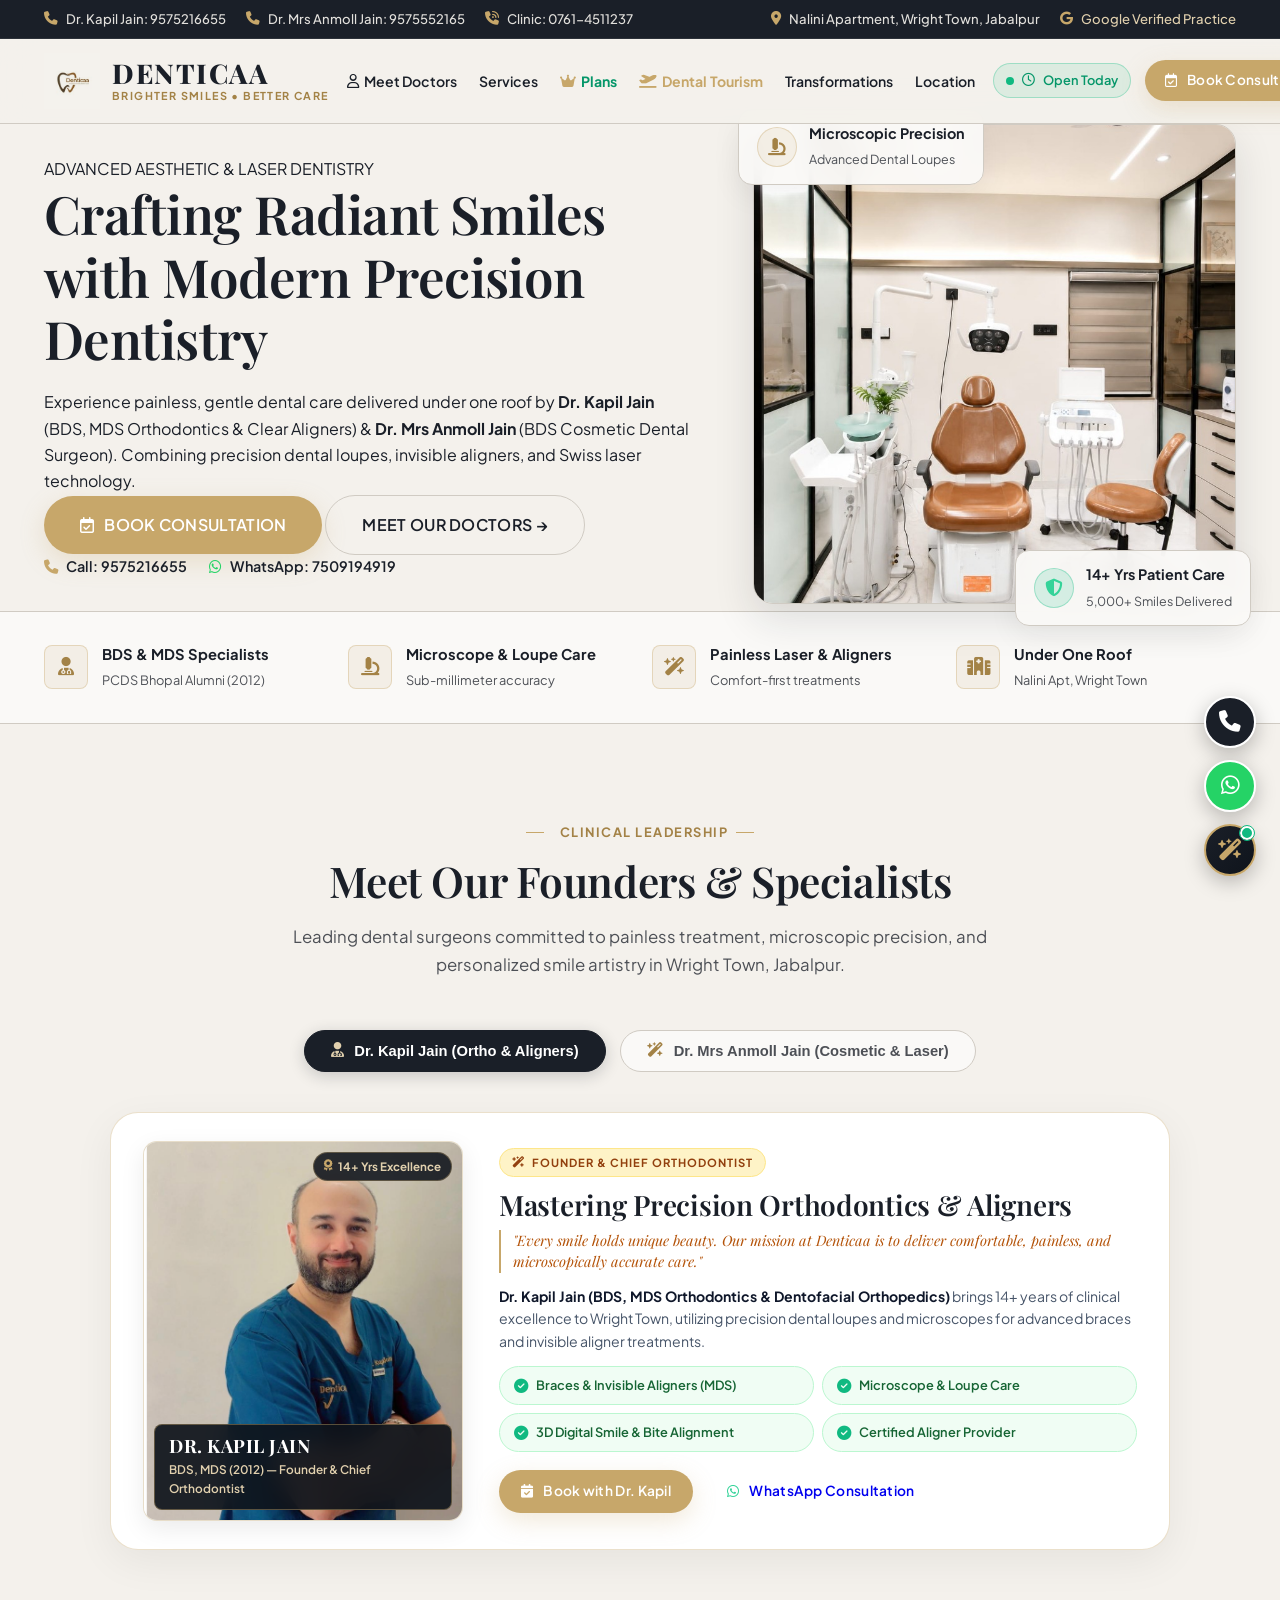
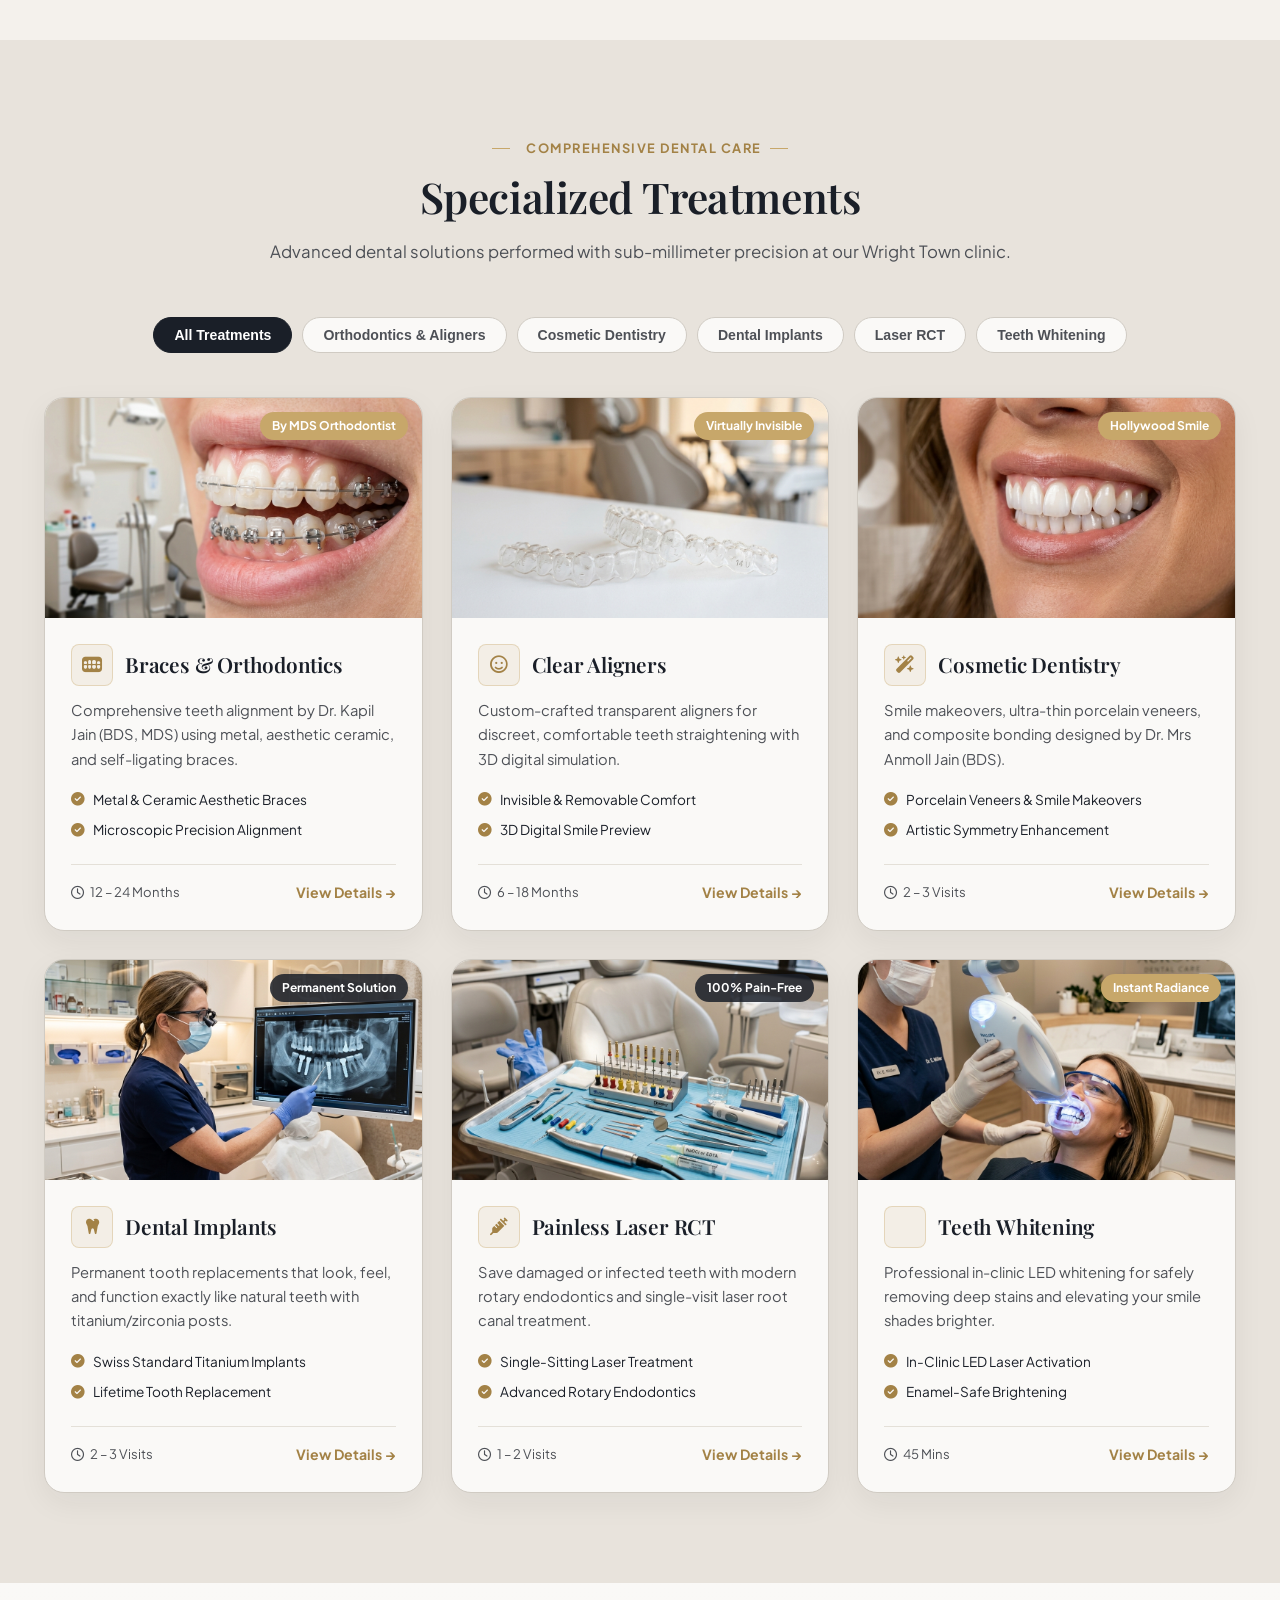
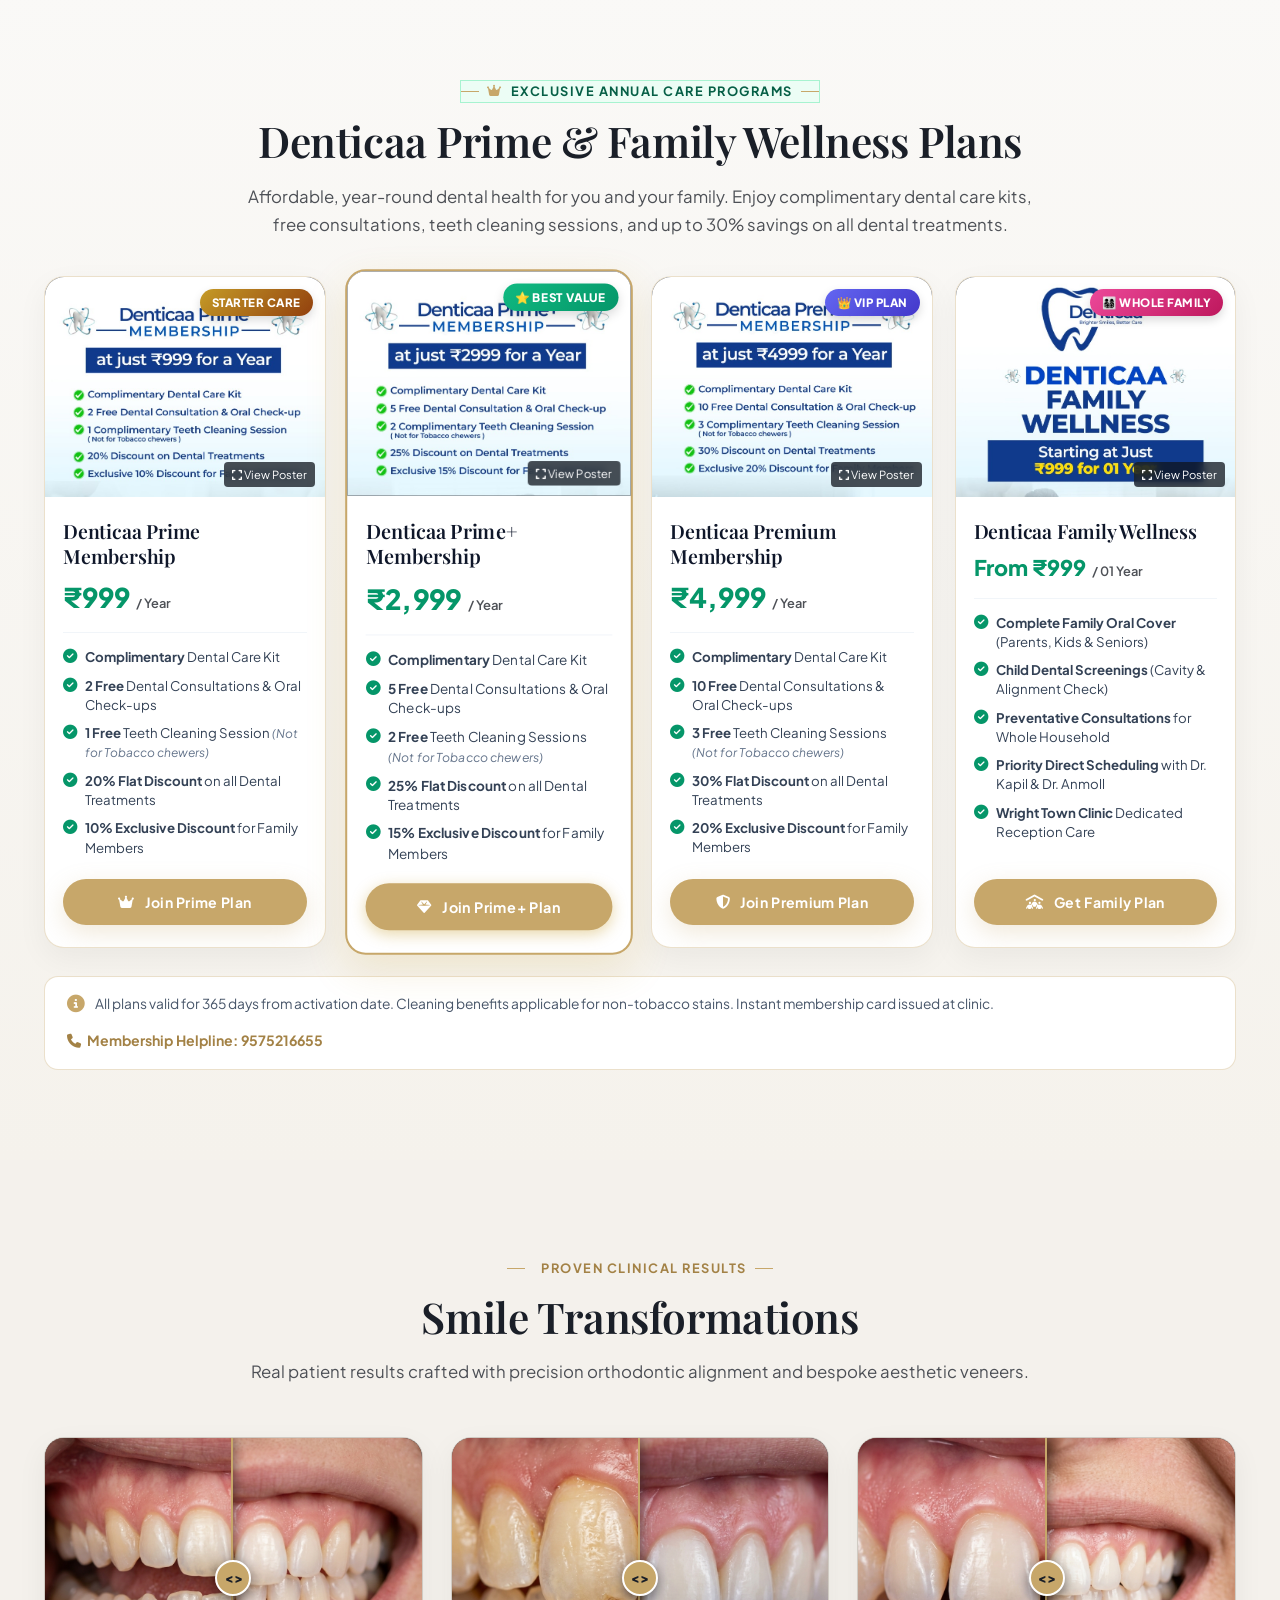
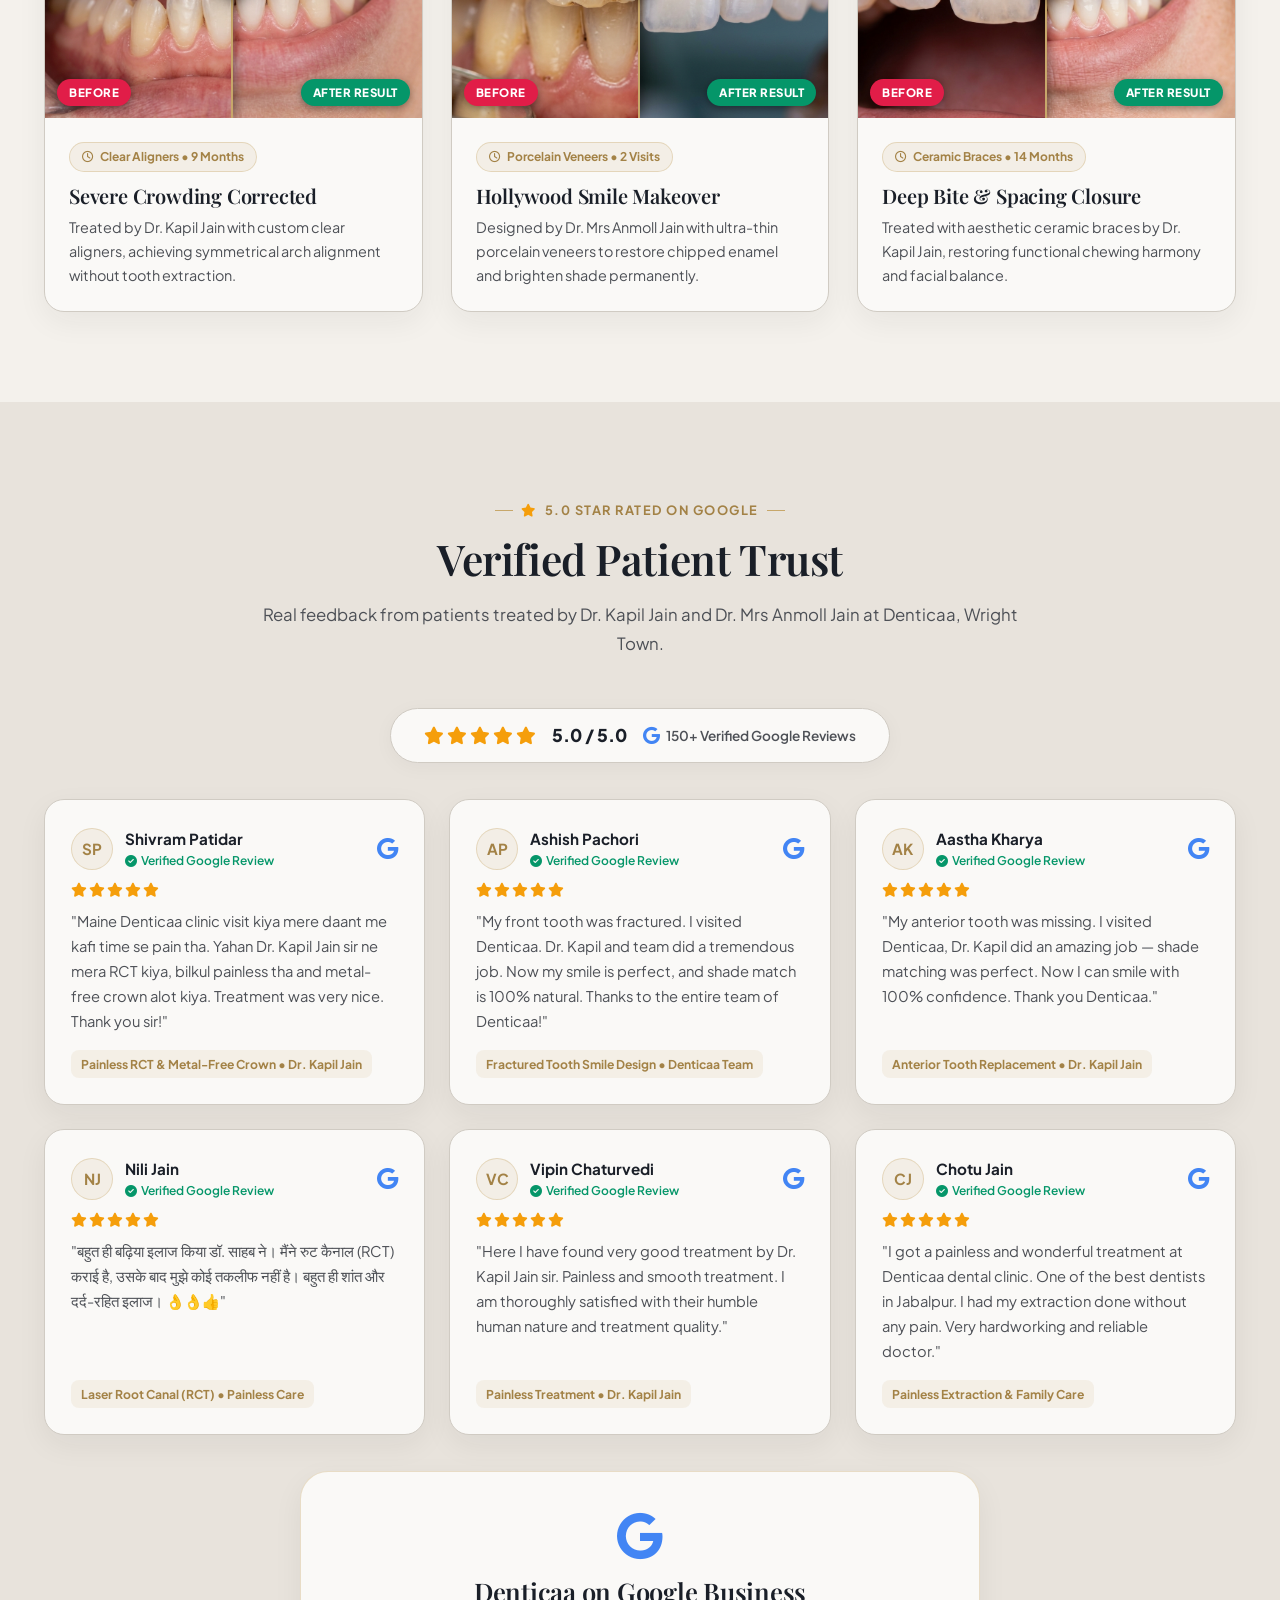
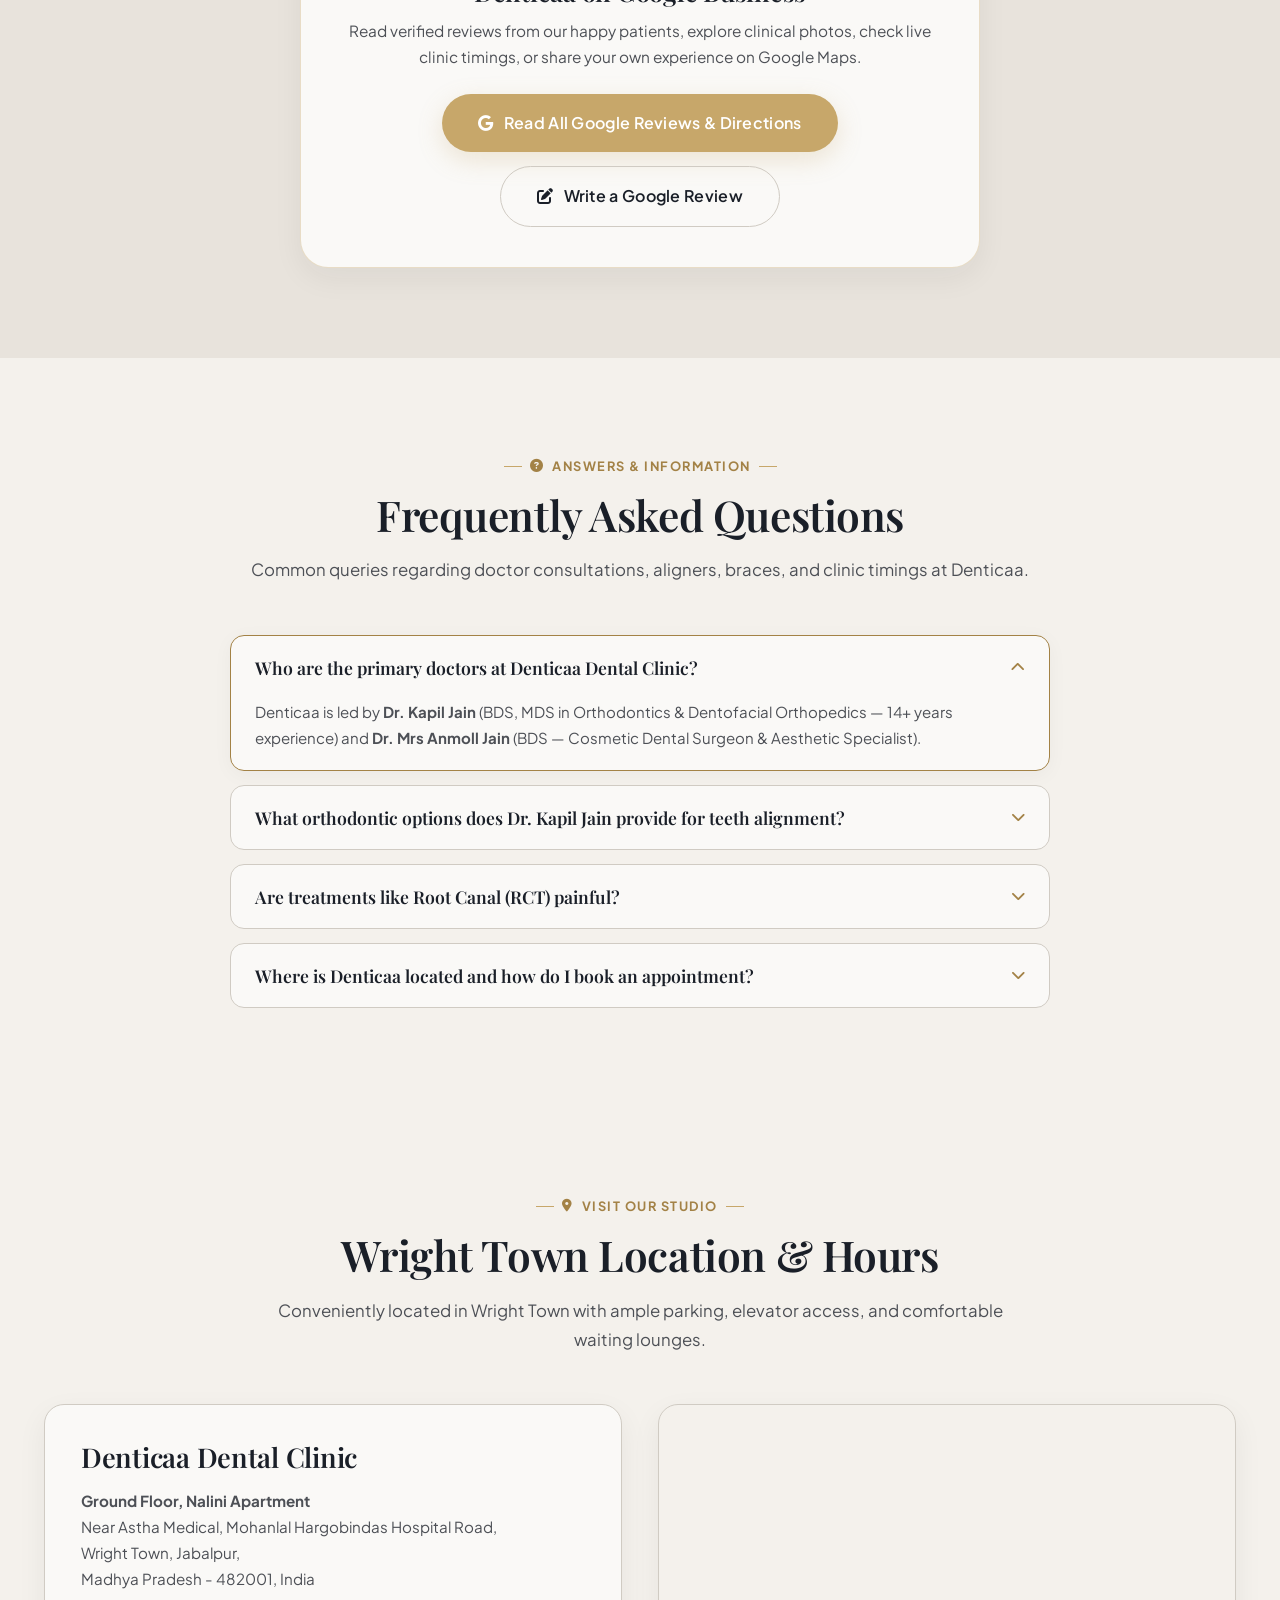
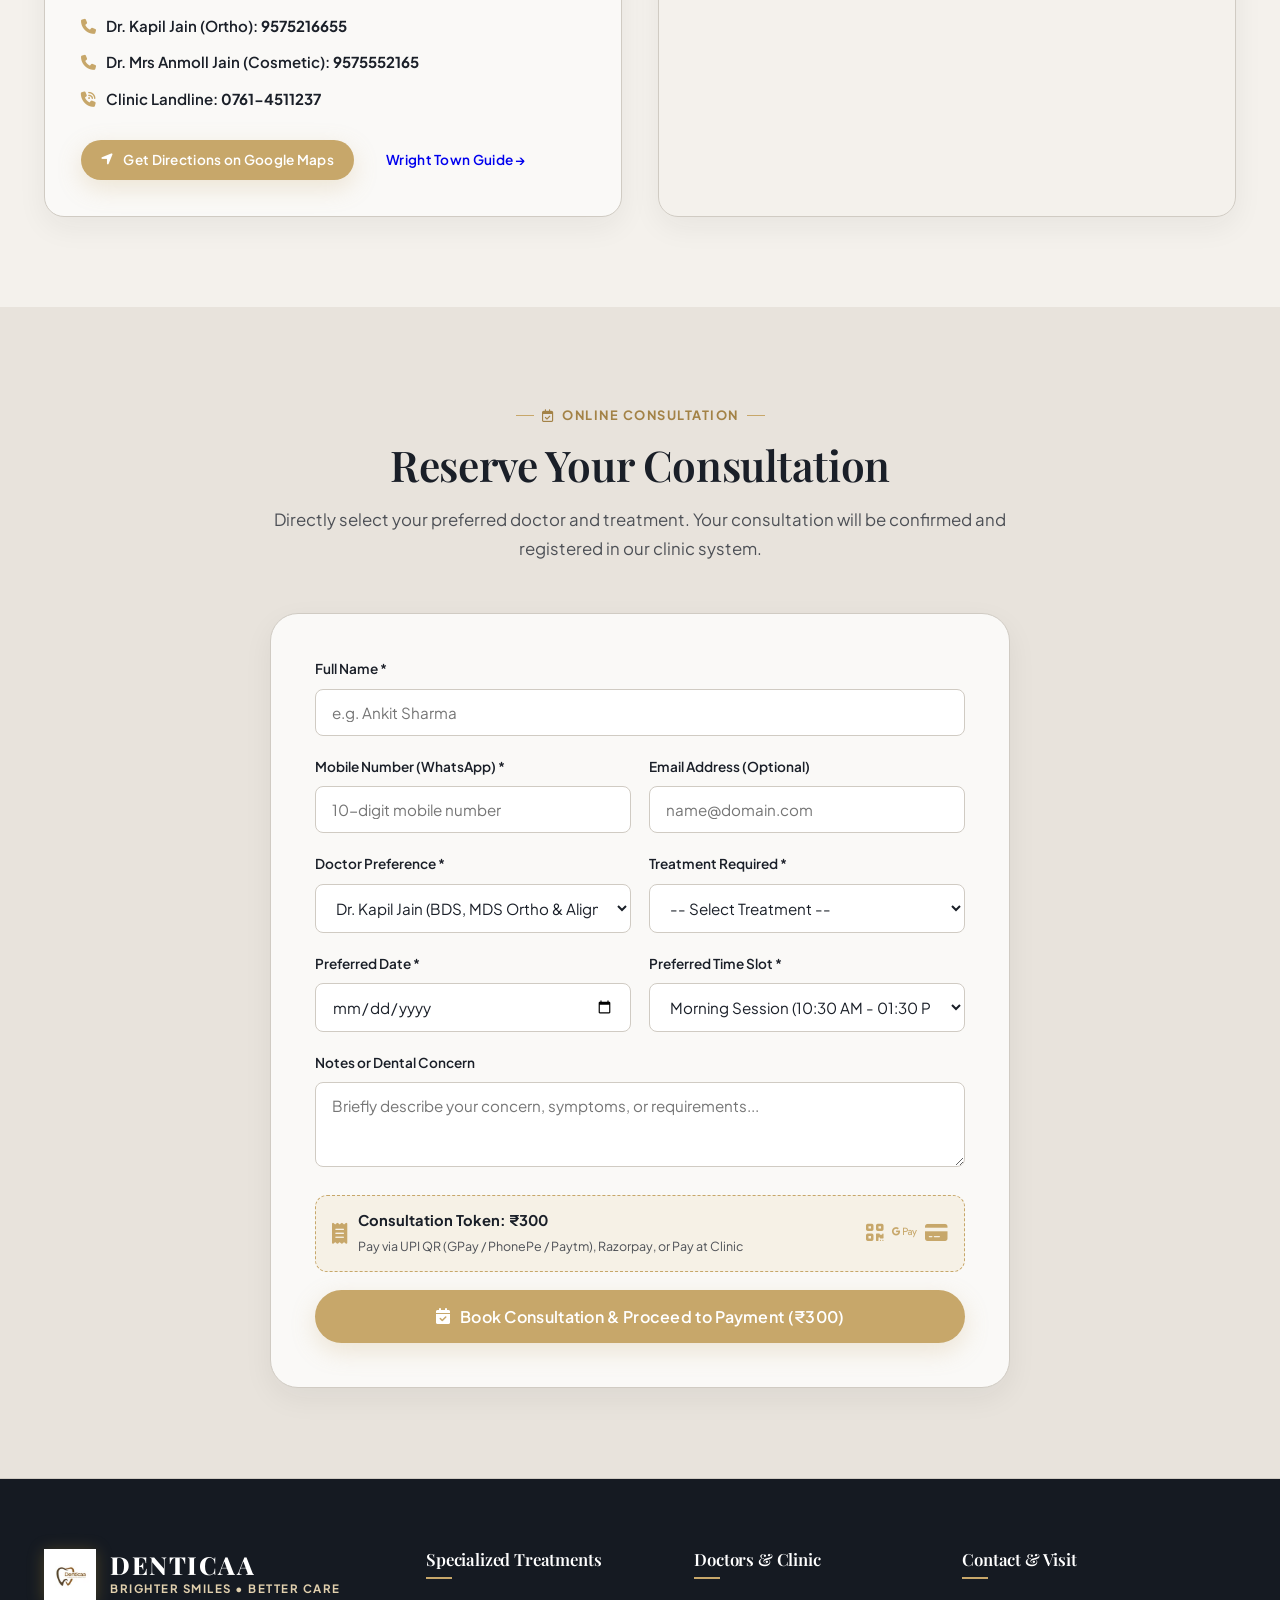
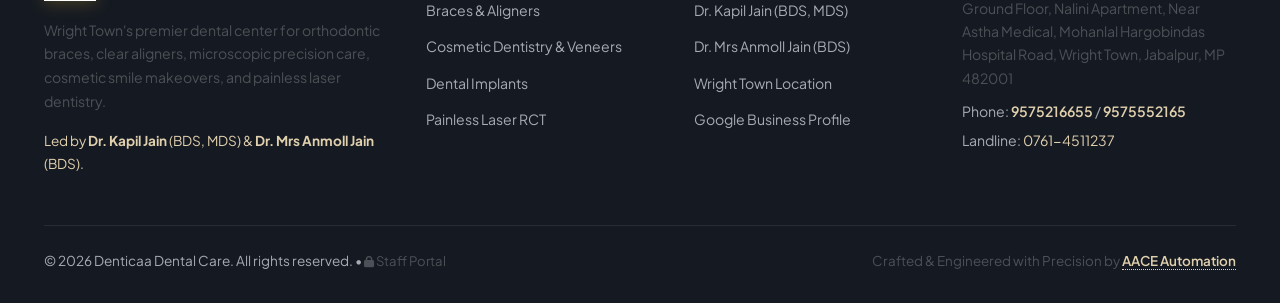
==== index.html @ f6a6a321 "Add Dental Tourism portal, Membership Plans, Dr. Kapil portrait update, and Admin CRM subscribers ma" ====
<!DOCTYPE html>
<html lang="en">
<head>
  <meta charset="UTF-8">
  <meta name="viewport" content="width=device-width, initial-scale=1.0">
  
  <!-- Primary SEO Meta Tags -->
  <title>Denticaa | Dr. Kapil Jain & Dr. Mrs Anmoll Jain — Wright Town, Jabalpur</title>
  <meta name="description" content="Denticaa is a luxury, patient-focused dental clinic in Wright Town, Jabalpur led by Dr. Kapil Jain (BDS, MDS Orthodontist) and Dr. Mrs Anmoll Jain (BDS Cosmetic Dental Surgeon). Call 9575216655.">
  <meta name="keywords" content="Dr Kapil Jain Jabalpur, Dr Anmoll Jain Jabalpur, Dentist in Jabalpur, Dental Clinic in Wright Town Jabalpur, Best Dentist in Jabalpur, Braces Specialist in Jabalpur, Clear Aligners Jabalpur, Cosmetic Dentist Jabalpur, Root Canal Jabalpur, Dental Implants Jabalpur">
  <link rel="canonical" href="https://denticaa.in/">

  <!-- Open Graph / Social SEO -->
  <meta property="og:type" content="website">
  <meta property="og:title" content="Denticaa | Dr. Kapil Jain & Dr. Mrs Anmoll Jain — Wright Town, Jabalpur">
  <meta property="og:description" content="Exceptional dental care in Wright Town, Jabalpur. Advanced braces, clear aligners, microscopic dentistry, cosmetic smile makeovers, implants & laser root canal treatments.">
  <meta property="og:url" content="https://denticaa.in/">
  <meta property="og:site_name" content="Denticaa Dental Care">
  <meta property="og:image" content="https://denticaa.in/images/clinic-interior.png">
  <meta property="og:image:width" content="1200">
  <meta property="og:image:height" content="630">

  <!-- Twitter Card SEO -->
  <meta name="twitter:card" content="summary_large_image">
  <meta name="twitter:title" content="Denticaa | Dr. Kapil Jain & Dr. Mrs Anmoll Jain — Wright Town, Jabalpur">
  <meta name="twitter:description" content="Exceptional dental care in Wright Town, Jabalpur. Advanced braces, clear aligners, microscopic dentistry, cosmetic smile makeovers, implants & laser root canal treatments.">
  <meta name="twitter:image" content="https://denticaa.in/images/clinic-interior.png">

  <!-- Favicon for Google Search & Browsers -->
  <link rel="icon" type="image/png" href="images/denticaa-official-logo.png">
  <link rel="shortcut icon" href="favicon.ico" type="image/x-icon">
  <link rel="apple-touch-icon" href="images/denticaa-official-logo.png">

  <!-- Icons & Fonts -->
  <link rel="stylesheet" href="https://cdnjs.cloudflare.com/ajax/libs/font-awesome/6.5.1/css/all.min.css">
  <link rel="preconnect" href="https://fonts.googleapis.com">
  <link rel="preconnect" href="https://fonts.gstatic.com" crossorigin>
  <link href="https://fonts.googleapis.com/css2?family=Cinzel:wght@500;600;700;800&family=Playfair+Display:ital,wght@0,400;0,500;0,600;0,700;1,400;1,600&family=Plus+Jakarta+Sans:wght@300;400;500;600;700;800&display=swap" rel="stylesheet">

  <!-- Stylesheets -->
  <link rel="stylesheet" href="css/style.css">
  <link rel="stylesheet" href="css/components.css">
  <link rel="stylesheet" href="css/responsive.css">

  <!-- Schema.org JSON-LD Structured Data Graph for Search Engines & LLM GEO -->
  <script type="application/ld+json">
  {
    "@context": "https://schema.org",
    "@graph": [
      {
        "@type": "Dentist",
        "@id": "https://denticaa.in/#clinic",
        "name": "Denticaa Dental Care",
        "url": "https://denticaa.in/",
        "telephone": "+919575216655",
        "priceRange": "$$",
        "image": "https://denticaa.in/images/clinic-interior.png",
        "address": {
          "@type": "PostalAddress",
          "streetAddress": "Ground Floor, Nalini Apartment, Near Astha Medical, Mohanlal Hargobindas Hospital Road, Wright Town",
          "addressLocality": "Jabalpur",
          "addressRegion": "Madhya Pradesh",
          "postalCode": "482001",
          "addressCountry": "IN"
        },
        "geo": {
          "@type": "GeoCoordinates",
          "latitude": "23.1600",
          "longitude": "79.9320"
        },
        "sameAs": [
          "https://share.google/zvPliYFQsg9r5Zfgi"
        ],
        "employee": [
          {
            "@type": "Person",
            "name": "Dr. Kapil Jain",
            "jobTitle": "Founder & Orthodontics & Dentofacial Orthopedics Specialist",
            "honorificPrefix": "Dr.",
            "alumniOf": "BDS, MDS (People's College of Dental Sciences, Bhopal)",
            "telephone": "+919575216655"
          },
          {
            "@type": "Person",
            "name": "Dr. Mrs Anmoll Jain",
            "jobTitle": "Co-Founder & Cosmetic Dental Surgeon",
            "honorificPrefix": "Dr.",
            "alumniOf": "BDS",
            "telephone": "+919575552165"
          }
        ]
      },
      {
        "@type": "WebSite",
        "@id": "https://denticaa.in/#website",
        "url": "https://denticaa.in/",
        "name": "Denticaa Dental Care",
        "publisher": {
          "@id": "https://denticaa.in/#clinic"
        }
      }
    ]
  }
  </script>
</head>
<body>

  <!-- 1. TOP UTILITY ANNOUNCEMENT BAR -->
  <div class="top-bar">
    <div class="container">
      <div class="top-bar-inner">
        <div class="top-bar-left">
          <a href="tel:9575216655" class="top-bar-item">
            <i class="fa-solid fa-phone"></i> Dr. Kapil Jain: 9575216655
          </a>
          <a href="tel:9575552165" class="top-bar-item">
            <i class="fa-solid fa-phone"></i> Dr. Mrs Anmoll Jain: 9575552165
          </a>
          <a href="tel:07614511237" class="top-bar-item">
            <i class="fa-solid fa-phone-volume"></i> Clinic: 0761-4511237
          </a>
        </div>
        <div class="top-bar-right">
          <span class="top-bar-item">
            <i class="fa-solid fa-location-dot"></i> Nalini Apartment, Wright Town, Jabalpur
          </span>
          <a href="https://share.google/zvPliYFQsg9r5Zfgi" target="_blank" class="top-bar-item" style="color: var(--gold-light);">
            <i class="fa-brands fa-google"></i> Google Verified Practice
          </a>
        </div>
      </div>
    </div>
  </div>

  <!-- 2. NAVBAR (Image 1 Style) -->
  <header class="navbar" id="mainNavbar">
    <div class="container">
      <div class="nav-container">
        <!-- Logo with Luxury Sparkle Emblem -->
        <a href="index.html" class="brand-logo">
          <img src="images/denticaa-logo.png" alt="Denticaa Dental Care Logo" class="brand-logo-img">
          <div class="brand-logo-text">
            <span class="brand-name">DENTICAA</span>
            <span class="brand-tagline">BRIGHTER SMILES • BETTER CARE</span>
          </div>
        </a>

        <!-- Nav Links -->
        <nav>
          <ul class="nav-menu" id="navMenu">
            <li><a href="#doctors" class="nav-link"><i class="fa-regular fa-user"></i> Meet Doctors</a></li>
            <li><a href="#treatments" class="nav-link">Services</a></li>
            <li><a href="#membership-plans" class="nav-link" style="color: #059669; font-weight: 700;"><i class="fa-solid fa-crown" style="color: var(--gold-primary);"></i> Plans</a></li>
            <li><a href="dental-tourism-india.html" class="nav-link" style="color: var(--gold-primary); font-weight: 700;"><i class="fa-solid fa-plane-departure"></i> Dental Tourism</a></li>
            <li><a href="#transformations" class="nav-link">Transformations</a></li>
            <li><a href="#location" class="nav-link">Location</a></li>
          </ul>
        </nav>

        <!-- Actions -->
        <div class="nav-actions">
          <!-- Live Open Today Badge -->
          <div class="nav-status-badge" title="Clinic is open for consultations today">
            <span class="status-dot"></span>
            <i class="fa-regular fa-clock"></i> Open Today
          </div>

          <!-- Gold Consultation Button -->
          <a href="#booking" class="btn btn-gold btn-sm">
            <i class="fa-regular fa-calendar-check"></i> Book Consultation
          </a>

          <!-- Mobile Hamburger -->
          <button class="mobile-toggle" id="mobileToggle" aria-label="Toggle Navigation">
            <i class="fa-solid fa-bars"></i>
          </button>
        </div>
      </div>
    </div>
  </header>

  <!-- 3. HERO SECTION (Image 1 Style with Live Operational Badges) -->
  <section class="hero" id="hero">
    <div class="container">
      <div class="hero-grid">
        <!-- Hero Content -->
        <div class="hero-content">
          <!-- Micro-Trust Pill -->
          <div class="hero-eyebrow">
            <span class="eyebrow-line"></span>
            <span class="eyebrow-text">ADVANCED AESTHETIC & LASER DENTISTRY</span>
          </div>

          <h1 class="hero-title font-serif">
            Crafting Radiant Smiles with Modern Precision Dentistry
          </h1>

          <p class="hero-desc">
            Experience painless, gentle dental care delivered under one roof by <strong>Dr. Kapil Jain</strong> (BDS, MDS Orthodontics & Clear Aligners) & <strong>Dr. Mrs Anmoll Jain</strong> (BDS Cosmetic Dental Surgeon). Combining precision dental loupes, invisible aligners, and Swiss laser technology.
          </p>

          <!-- CTAs -->
          <div class="hero-actions">
            <a href="#booking" class="btn btn-gold btn-lg">
              <i class="fa-regular fa-calendar-check"></i> BOOK CONSULTATION
            </a>
            <a href="#doctors" class="btn btn-outline btn-lg">
              MEET OUR DOCTORS &rarr;
            </a>
          </div>

          <!-- Quick Contact -->
          <div class="hero-quick-contact">
            <a href="tel:9575216655" class="hero-contact-link">
              <i class="fa-solid fa-phone" style="color: var(--gold-primary);"></i> Call: 9575216655
            </a>
            <a href="https://wa.me/917509194919?text=Hello%20Denticaa,%20I%20would%20like%20to%20book%20an%20appointment" target="_blank" class="hero-contact-link">
              <i class="fa-brands fa-whatsapp" style="color: #25D366;"></i> WhatsApp: 7509194919
            </a>
          </div>
        </div>

        <!-- Hero Image (Clinic Interior with Floating Stats) -->
        <div class="hero-image-wrap">
          <!-- Top-left floating badge -->
          <div class="hero-badge hero-badge--top">
            <div class="hero-badge-icon">
              <i class="fa-solid fa-microscope"></i>
            </div>
            <div class="hero-badge-text">
              <span class="hero-badge-title">Microscopic Precision</span>
              <span class="hero-badge-sub">Advanced Dental Loupes</span>
            </div>
          </div>

          <!-- Clinic Interior Photo -->
          <img
            src="images/clinic-operatory-chair.jpg"
            alt="Denticaa Dental Clinic Operatory — Modern dental treatment room in Wright Town, Jabalpur"
            class="hero-clinic-photo"
            loading="eager"
          />

          <!-- Bottom-right floating badge -->
          <div class="hero-badge hero-badge--bottom">
            <div class="hero-badge-icon" style="color: #34D399; background: rgba(16, 185, 129, 0.15); border-color: rgba(16, 185, 129, 0.3);">
              <i class="fa-solid fa-shield-halved"></i>
            </div>
            <div class="hero-badge-text">
              <span class="hero-badge-title">14+ Yrs Patient Care</span>
              <span class="hero-badge-sub">5,000+ Smiles Delivered</span>
            </div>
          </div>
        </div>
      </div>
    </div>
  </section>

  <!-- 4. VERIFIED TRUST BAR -->
  <section class="trust-bar">
    <div class="container">
      <div class="trust-grid">
        <div class="trust-item">
          <div class="trust-icon"><i class="fa-solid fa-user-doctor"></i></div>
          <div class="trust-text">
            <strong>BDS & MDS Specialists</strong>
            <span>PCDS Bhopal Alumni (2012)</span>
          </div>
        </div>

        <div class="trust-item">
          <div class="trust-icon"><i class="fa-solid fa-microscope"></i></div>
          <div class="trust-text">
            <strong>Microscope & Loupe Care</strong>
            <span>Sub-millimeter accuracy</span>
          </div>
        </div>

        <div class="trust-item">
          <div class="trust-icon"><i class="fa-solid fa-wand-magic-sparkles"></i></div>
          <div class="trust-text">
            <strong>Painless Laser & Aligners</strong>
            <span>Comfort-first treatments</span>
          </div>
        </div>

        <div class="trust-item">
          <div class="trust-icon"><i class="fa-solid fa-hospital"></i></div>
          <div class="trust-text">
            <strong>Under One Roof</strong>
            <span>Nalini Apt, Wright Town</span>
          </div>
        </div>
      </div>
    </div>
  </section>

  <!-- ==========================================================================
       5. DOCTORS SPOTLIGHT SHOWCASE SECTION (Image 2 Style - Dr. Gargi aesthetic)
       ========================================================================== -->
  <section class="section-padding doctor-spotlight-section" id="doctors">
    <div class="container">
      <div class="section-title-wrap">
        <div class="section-tag">
          <i class="fa-solid fa-sparkles"></i> Clinical Leadership
        </div>
        <h2 class="section-title font-serif">Meet Our Founders & Specialists</h2>
        <p class="section-subtitle">
          Leading dental surgeons committed to painless treatment, microscopic precision, and personalized smile artistry in Wright Town, Jabalpur.
        </p>
      </div>

      <!-- Interactive Switcher Tabs -->
      <div class="doctor-switch-tabs">
        <button class="doctor-tab-btn active" id="tabDrKapil" onclick="switchDoctorProfile('kapil')">
          <i class="fa-solid fa-user-doctor"></i> Dr. Kapil Jain (Ortho & Aligners)
        </button>
        <button class="doctor-tab-btn" id="tabDrAnmoll" onclick="switchDoctorProfile('anmoll')">
          <i class="fa-solid fa-wand-magic-sparkles"></i> Dr. Mrs Anmoll Jain (Cosmetic & Laser)
        </button>
      </div>

      <!-- DOCTOR 1: DR. KAPIL JAIN SPOTLIGHT CARD (Image 2 Style) -->
      <div class="doctor-spotlight-card active" id="profileDrKapil">
        <!-- Left: Portrait Photo Frame with Gold Badges -->
        <div class="doctor-portrait-frame">
          <img
            src="images/dr-kapil-jain.png?v=3.0"
            alt="Dr. Kapil Jain — MDS Orthodontics Specialist at Denticaa Jabalpur"
            class="doctor-portrait-img"
            loading="lazy"
          />
          <!-- Top Right Gold Excellence Badge -->
          <div class="doctor-exp-badge">
            <i class="fa-solid fa-award"></i> 14+ Yrs Excellence
          </div>
          <!-- Bottom Floating Nameplate Overlay -->
          <div class="doctor-nameplate-overlay">
            <h3 class="doctor-nameplate-title font-serif">DR. KAPIL JAIN</h3>
            <p class="doctor-nameplate-sub">BDS, MDS (2012) — Founder & Chief Orthodontist</p>
          </div>
        </div>

        <!-- Right: Authority Details, Quote, Bio, Badges, CTAs -->
        <div class="doctor-info-content">
          <div class="doctor-tag-pill">
            <i class="fa-solid fa-wand-magic-sparkles"></i> FOUNDER & CHIEF ORTHODONTIST
          </div>
          <h2 class="doctor-main-headline font-serif">
            Mastering Precision Orthodontics & Aligners
          </h2>
          <p class="doctor-italic-quote">
            "Every smile holds unique beauty. Our mission at Denticaa is to deliver comfortable, painless, and microscopically accurate care."
          </p>
          <p class="doctor-bio-text">
            <strong>Dr. Kapil Jain (BDS, MDS Orthodontics & Dentofacial Orthopedics)</strong> brings 14+ years of clinical excellence to Wright Town, utilizing precision dental loupes and microscopes for advanced braces and invisible aligner treatments.
          </p>

          <!-- 2x2 Feature Pills with Green Checks -->
          <div class="doctor-feature-grid">
            <div class="doctor-feature-pill">
              <i class="fa-solid fa-circle-check"></i>
              <span>Braces & Invisible Aligners (MDS)</span>
            </div>
            <div class="doctor-feature-pill">
              <i class="fa-solid fa-circle-check"></i>
              <span>Microscope & Loupe Care</span>
            </div>
            <div class="doctor-feature-pill">
              <i class="fa-solid fa-circle-check"></i>
              <span>3D Digital Smile & Bite Alignment</span>
            </div>
            <div class="doctor-feature-pill">
              <i class="fa-solid fa-circle-check"></i>
              <span>Certified Aligner Provider</span>
            </div>
          </div>

          <!-- Action Buttons -->
          <div class="doctor-actions-row">
            <a href="#booking" onclick="preselectDoctor('Dr. Kapil Jain')" class="btn btn-gold btn-md">
              <i class="fa-solid fa-calendar-check"></i> Book with Dr. Kapil
            </a>
            <a href="https://wa.me/917509194919?text=Hello%20Dr.%20Kapil%20Jain,%20I%20would%20like%20to%20consult%20regarding%20braces/aligners" target="_blank" class="btn btn-dark btn-md">
              <i class="fa-brands fa-whatsapp" style="color: #34D399;"></i> WhatsApp Consultation
            </a>
          </div>
        </div>
      </div>

      <!-- DOCTOR 2: DR. MRS ANMOLL JAIN SPOTLIGHT CARD (Image 2 Style) -->
      <div class="doctor-spotlight-card" id="profileDrAnmoll">
        <!-- Left: Portrait Photo Frame with Gold Badges -->
        <div class="doctor-portrait-frame">
          <img
            src="images/dr-anmoll-jain.png"
            alt="Dr. Mrs Anmoll Jain — Cosmetic Dental Surgeon at Denticaa Jabalpur"
            class="doctor-portrait-img"
            loading="lazy"
          />
          <!-- Top Right Gold Excellence Badge -->
          <div class="doctor-exp-badge">
            <i class="fa-solid fa-sparkles"></i> Aesthetic Specialist
          </div>
          <!-- Bottom Floating Nameplate Overlay -->
          <div class="doctor-nameplate-overlay">
            <h3 class="doctor-nameplate-title font-serif">DR. MRS ANMOLL JAIN</h3>
            <p class="doctor-nameplate-sub">BDS — Co-Founder & Cosmetic Dental Surgeon</p>
          </div>
        </div>

        <!-- Right: Authority Details, Quote, Bio, Badges, CTAs -->
        <div class="doctor-info-content">
          <div class="doctor-tag-pill">
            <i class="fa-solid fa-wand-magic-sparkles"></i> CO-FOUNDER & COSMETIC SURGEON
          </div>
          <h2 class="doctor-main-headline font-serif">
            Pioneering Painless Laser Care & Smile Artistry
          </h2>
          <p class="doctor-italic-quote">
            "A radiant smile elevates confidence. We blend gentle touch, advanced laser dentistry, and artistic perfection for every patient."
          </p>
          <p class="doctor-bio-text">
            <strong>Dr. Mrs Anmoll Jain (BDS)</strong> is Jabalpur’s celebrated cosmetic surgeon specializing in painless single-sitting laser root canals, Hollywood smile design, aesthetic porcelain veneers, and LED teeth whitening.
          </p>

          <!-- 2x2 Feature Pills with Green Checks -->
          <div class="doctor-feature-grid">
            <div class="doctor-feature-pill">
              <i class="fa-solid fa-circle-check"></i>
              <span>Painless Laser Root Canal (RCT)</span>
            </div>
            <div class="doctor-feature-pill">
              <i class="fa-solid fa-circle-check"></i>
              <span>Hollywood Smile & Veneers</span>
            </div>
            <div class="doctor-feature-pill">
              <i class="fa-solid fa-circle-check"></i>
              <span>In-Clinic LED Whitening Expert</span>
            </div>
            <div class="doctor-feature-pill">
              <i class="fa-solid fa-circle-check"></i>
              <span>Preventative & Family Care</span>
            </div>
          </div>

          <!-- Action Buttons -->
          <div class="doctor-actions-row">
            <a href="#booking" onclick="preselectDoctor('Dr. Mrs Anmoll Jain')" class="btn btn-gold btn-md">
              <i class="fa-solid fa-calendar-check"></i> Book with Dr. Anmoll
            </a>
            <a href="https://wa.me/919575552165?text=Hello%20Dr.%20Anmoll%20Jain,%20I%20would%20like%20to%20consult%20regarding%20cosmetic%20dentistry" target="_blank" class="btn btn-dark btn-md">
              <i class="fa-brands fa-whatsapp" style="color: #34D399;"></i> WhatsApp Consultation
            </a>
          </div>
        </div>
      </div>

    </div>
  </section>

  <!-- 6. SERVICES CARD GRID (Dark Luxury Design) -->
  <section class="section-padding services-section" id="treatments">
    <div class="container">
      <div class="section-title-wrap">
        <div class="section-tag">
          <i class="fa-solid fa-sparkles"></i> Comprehensive Dental Care
        </div>
        <h2 class="section-title font-serif">Specialized Treatments</h2>
        <p class="section-subtitle">
          Advanced dental solutions performed with sub-millimeter precision at our Wright Town clinic.
        </p>
      </div>

      <!-- Filter Tabs -->
      <div class="services-filter-bar">
        <button class="svc-filter-btn active" data-filter="all">All Treatments</button>
        <button class="svc-filter-btn" data-filter="orthodontic">Orthodontics & Aligners</button>
        <button class="svc-filter-btn" data-filter="cosmetic">Cosmetic Dentistry</button>
        <button class="svc-filter-btn" data-filter="surgical">Dental Implants</button>
        <button class="svc-filter-btn" data-filter="endodontics">Laser RCT</button>
        <button class="svc-filter-btn" data-filter="whitening">Teeth Whitening</button>
      </div>

      <!-- Services Card Grid -->
      <div class="services-card-grid" id="servicesGrid">

        <!-- Card 1: Braces & Orthodontics -->
        <div class="svc-card" data-category="orthodontic">
          <div class="svc-card-img-wrap">
            <img src="images/service-braces.png" alt="Braces Orthodontics Jabalpur Dr Kapil Jain" class="svc-card-img" loading="lazy">
            <span class="svc-card-badge svc-card-badge--gold">By MDS Orthodontist</span>
          </div>
          <div class="svc-card-body">
            <div class="svc-card-header">
              <div class="svc-card-icon"><i class="fa-solid fa-teeth"></i></div>
              <h3 class="svc-card-title font-serif">Braces & Orthodontics</h3>
            </div>
            <p class="svc-card-desc">Comprehensive teeth alignment by Dr. Kapil Jain (BDS, MDS) using metal, aesthetic ceramic, and self-ligating braces.</p>
            <ul class="svc-card-features">
              <li><i class="fa-solid fa-circle-check"></i> Metal & Ceramic Aesthetic Braces</li>
              <li><i class="fa-solid fa-circle-check"></i> Microscopic Precision Alignment</li>
            </ul>
            <div class="svc-card-footer">
              <span class="svc-card-duration"><i class="fa-regular fa-clock"></i> 12 – 24 Months</span>
              <a href="braces-aligners-jabalpur.html" class="svc-card-cta">View Details →</a>
            </div>
          </div>
        </div>

        <!-- Card 2: Clear Aligners -->
        <div class="svc-card" data-category="orthodontic">
          <div class="svc-card-img-wrap">
            <img src="images/service-aligners.png" alt="Clear Aligners Jabalpur Dr Kapil Jain" class="svc-card-img" loading="lazy">
            <span class="svc-card-badge svc-card-badge--gold">Virtually Invisible</span>
          </div>
          <div class="svc-card-body">
            <div class="svc-card-header">
              <div class="svc-card-icon"><i class="fa-regular fa-face-smile"></i></div>
              <h3 class="svc-card-title font-serif">Clear Aligners</h3>
            </div>
            <p class="svc-card-desc">Custom-crafted transparent aligners for discreet, comfortable teeth straightening with 3D digital simulation.</p>
            <ul class="svc-card-features">
              <li><i class="fa-solid fa-circle-check"></i> Invisible & Removable Comfort</li>
              <li><i class="fa-solid fa-circle-check"></i> 3D Digital Smile Preview</li>
            </ul>
            <div class="svc-card-footer">
              <span class="svc-card-duration"><i class="fa-regular fa-clock"></i> 6 – 18 Months</span>
              <a href="braces-aligners-jabalpur.html" class="svc-card-cta">View Details →</a>
            </div>
          </div>
        </div>

        <!-- Card 3: Cosmetic Dentistry & Veneers -->
        <div class="svc-card" data-category="cosmetic">
          <div class="svc-card-img-wrap">
            <img src="images/service-cosmetic.png" alt="Cosmetic Dentistry Jabalpur Dr Anmoll Jain" class="svc-card-img" loading="lazy">
            <span class="svc-card-badge svc-card-badge--gold">Hollywood Smile</span>
          </div>
          <div class="svc-card-body">
            <div class="svc-card-header">
              <div class="svc-card-icon"><i class="fa-solid fa-wand-magic-sparkles"></i></div>
              <h3 class="svc-card-title font-serif">Cosmetic Dentistry</h3>
            </div>
            <p class="svc-card-desc">Smile makeovers, ultra-thin porcelain veneers, and composite bonding designed by Dr. Mrs Anmoll Jain (BDS).</p>
            <ul class="svc-card-features">
              <li><i class="fa-solid fa-circle-check"></i> Porcelain Veneers & Smile Makeovers</li>
              <li><i class="fa-solid fa-circle-check"></i> Artistic Symmetry Enhancement</li>
            </ul>
            <div class="svc-card-footer">
              <span class="svc-card-duration"><i class="fa-regular fa-clock"></i> 2 – 3 Visits</span>
              <a href="cosmetic-dentist-jabalpur.html" class="svc-card-cta">View Details →</a>
            </div>
          </div>
        </div>

        <!-- Card 4: Dental Implants -->
        <div class="svc-card" data-category="surgical">
          <div class="svc-card-img-wrap">
            <img src="images/service-implants.png" alt="Dental Implants Jabalpur" class="svc-card-img" loading="lazy">
            <span class="svc-card-badge">Permanent Solution</span>
          </div>
          <div class="svc-card-body">
            <div class="svc-card-header">
              <div class="svc-card-icon"><i class="fa-solid fa-tooth"></i></div>
              <h3 class="svc-card-title font-serif">Dental Implants</h3>
            </div>
            <p class="svc-card-desc">Permanent tooth replacements that look, feel, and function exactly like natural teeth with titanium/zirconia posts.</p>
            <ul class="svc-card-features">
              <li><i class="fa-solid fa-circle-check"></i> Swiss Standard Titanium Implants</li>
              <li><i class="fa-solid fa-circle-check"></i> Lifetime Tooth Replacement</li>
            </ul>
            <div class="svc-card-footer">
              <span class="svc-card-duration"><i class="fa-regular fa-clock"></i> 2 – 3 Visits</span>
              <a href="dental-implants-jabalpur.html" class="svc-card-cta">View Details →</a>
            </div>
          </div>
        </div>

        <!-- Card 5: Painless Laser RCT -->
        <div class="svc-card" data-category="endodontics">
          <div class="svc-card-img-wrap">
            <img src="images/service-rct.png" alt="Root Canal Treatment Jabalpur" class="svc-card-img" loading="lazy">
            <span class="svc-card-badge">100% Pain-Free</span>
          </div>
          <div class="svc-card-body">
            <div class="svc-card-header">
              <div class="svc-card-icon"><i class="fa-solid fa-syringe"></i></div>
              <h3 class="svc-card-title font-serif">Painless Laser RCT</h3>
            </div>
            <p class="svc-card-desc">Save damaged or infected teeth with modern rotary endodontics and single-visit laser root canal treatment.</p>
            <ul class="svc-card-features">
              <li><i class="fa-solid fa-circle-check"></i> Single-Sitting Laser Treatment</li>
              <li><i class="fa-solid fa-circle-check"></i> Advanced Rotary Endodontics</li>
            </ul>
            <div class="svc-card-footer">
              <span class="svc-card-duration"><i class="fa-regular fa-clock"></i> 1 – 2 Visits</span>
              <a href="root-canal-treatment-jabalpur.html" class="svc-card-cta">View Details →</a>
            </div>
          </div>
        </div>

        <!-- Card 6: In-Clinic Teeth Whitening -->
        <div class="svc-card" data-category="whitening">
          <div class="svc-card-img-wrap">
            <img src="images/service-whitening.png" alt="Teeth Whitening Jabalpur" class="svc-card-img" loading="lazy">
            <span class="svc-card-badge svc-card-badge--gold">Instant Radiance</span>
          </div>
          <div class="svc-card-body">
            <div class="svc-card-header">
              <div class="svc-card-icon"><i class="fa-solid fa-sparkles"></i></div>
              <h3 class="svc-card-title font-serif">Teeth Whitening</h3>
            </div>
            <p class="svc-card-desc">Professional in-clinic LED whitening for safely removing deep stains and elevating your smile shades brighter.</p>
            <ul class="svc-card-features">
              <li><i class="fa-solid fa-circle-check"></i> In-Clinic LED Laser Activation</li>
              <li><i class="fa-solid fa-circle-check"></i> Enamel-Safe Brightening</li>
            </ul>
            <div class="svc-card-footer">
              <span class="svc-card-duration"><i class="fa-regular fa-clock"></i> 45 Mins</span>
              <a href="cosmetic-dentist-jabalpur.html" class="svc-card-cta">View Details →</a>
            </div>
          </div>
        </div>

      </div>
    </div>
  </section>

  <!-- 7. DENTICAA ANNUAL MEMBERSHIP & FAMILY WELLNESS PLANS -->
  <section class="section-padding plans-section" id="membership-plans">
    <div class="container">
      <div class="section-title-wrap" style="text-align: center; max-width: 800px; margin: 0 auto 36px;">
        <div class="section-tag" style="background: #ECFDF5; color: #065F46; border: 1px solid #A7F3D0;">
          <i class="fa-solid fa-crown" style="color: var(--gold-primary);"></i> Exclusive Annual Care Programs
        </div>
        <h2 class="section-title font-serif">Denticaa Prime & Family Wellness Plans</h2>
        <p class="section-subtitle">
          Affordable, year-round dental health for you and your family. Enjoy complimentary dental care kits, free consultations, teeth cleaning sessions, and up to 30% savings on all dental treatments.
        </p>
      </div>

      <div class="plans-grid">
        
        <!-- Plan 1: Denticaa Prime Membership (₹999) -->
        <div class="plan-card">
          <div class="plan-ribbon">Starter Care</div>
          <div class="plan-poster-wrap" onclick="openPlanPosterModal('images/plans/plan-prime-999.jpg', 'Denticaa Prime Membership (₹999/Yr)')">
            <img src="images/plans/plan-prime-999.jpg" alt="Denticaa Prime Membership at just ₹999 for a Year" class="plan-poster-img" loading="lazy">
            <span class="plan-poster-zoom-hint"><i class="fa-solid fa-expand"></i> View Poster</span>
          </div>
          <div class="plan-body">
            <h3 class="plan-name">Denticaa Prime Membership</h3>
            <div class="plan-price-wrap">
              <span class="plan-price">₹999</span>
              <span class="plan-period">/ Year</span>
            </div>
            <ul class="plan-features-list">
              <li><i class="fa-solid fa-circle-check"></i> <span><strong>Complimentary</strong> Dental Care Kit</span></li>
              <li><i class="fa-solid fa-circle-check"></i> <span><strong>2 Free</strong> Dental Consultations & Oral Check-ups</span></li>
              <li><i class="fa-solid fa-circle-check"></i> <span><strong>1 Free</strong> Teeth Cleaning Session <em style="font-size:0.75rem; color:#64748B;">(Not for Tobacco chewers)</em></span></li>
              <li><i class="fa-solid fa-circle-check"></i> <span><strong>20% Flat Discount</strong> on all Dental Treatments</span></li>
              <li><i class="fa-solid fa-circle-check"></i> <span><strong>10% Exclusive Discount</strong> for Family Members</span></li>
            </ul>
            <div class="plan-card-footer">
              <button type="button" onclick="openPlanEnrollModal('Denticaa Prime (₹999/Yr)', '₹999')" class="btn btn-gold plan-btn">
                <i class="fa-solid fa-crown"></i> Join Prime Plan
              </button>
            </div>
          </div>
        </div>

        <!-- Plan 2: Denticaa Prime+ Membership (₹2999) - Featured -->
        <div class="plan-card plan-card--featured">
          <div class="plan-ribbon" style="background: linear-gradient(135deg, #10B981, #059669);">⭐ Best Value</div>
          <div class="plan-poster-wrap" onclick="openPlanPosterModal('images/plans/plan-prime-plus-2999.jpg', 'Denticaa Prime+ Membership (₹2999/Yr)')">
            <img src="images/plans/plan-prime-plus-2999.jpg" alt="Denticaa Prime+ Membership at just ₹2999 for a Year" class="plan-poster-img" loading="lazy">
            <span class="plan-poster-zoom-hint"><i class="fa-solid fa-expand"></i> View Poster</span>
          </div>
          <div class="plan-body">
            <h3 class="plan-name">Denticaa Prime+ Membership</h3>
            <div class="plan-price-wrap">
              <span class="plan-price">₹2,999</span>
              <span class="plan-period">/ Year</span>
            </div>
            <ul class="plan-features-list">
              <li><i class="fa-solid fa-circle-check"></i> <span><strong>Complimentary</strong> Dental Care Kit</span></li>
              <li><i class="fa-solid fa-circle-check"></i> <span><strong>5 Free</strong> Dental Consultations & Oral Check-ups</span></li>
              <li><i class="fa-solid fa-circle-check"></i> <span><strong>2 Free</strong> Teeth Cleaning Sessions <em style="font-size:0.75rem; color:#64748B;">(Not for Tobacco chewers)</em></span></li>
              <li><i class="fa-solid fa-circle-check"></i> <span><strong>25% Flat Discount</strong> on all Dental Treatments</span></li>
              <li><i class="fa-solid fa-circle-check"></i> <span><strong>15% Exclusive Discount</strong> for Family Members</span></li>
            </ul>
            <div class="plan-card-footer">
              <button type="button" onclick="openPlanEnrollModal('Denticaa Prime+ (₹2,999/Yr)', '₹2,999')" class="btn btn-gold plan-btn" style="box-shadow: 0 4px 15px rgba(197, 155, 39, 0.4);">
                <i class="fa-solid fa-gem"></i> Join Prime+ Plan
              </button>
            </div>
          </div>
        </div>

        <!-- Plan 3: Denticaa Premium Membership (₹4999) -->
        <div class="plan-card">
          <div class="plan-ribbon" style="background: linear-gradient(135deg, #6366F1, #4338CA);">👑 VIP Plan</div>
          <div class="plan-poster-wrap" onclick="openPlanPosterModal('images/plans/plan-premium-4999.jpg', 'Denticaa Premium Membership (₹4999/Yr)')">
            <img src="images/plans/plan-premium-4999.jpg" alt="Denticaa Premium Membership at just ₹4999 for a Year" class="plan-poster-img" loading="lazy">
            <span class="plan-poster-zoom-hint"><i class="fa-solid fa-expand"></i> View Poster</span>
          </div>
          <div class="plan-body">
            <h3 class="plan-name">Denticaa Premium Membership</h3>
            <div class="plan-price-wrap">
              <span class="plan-price">₹4,999</span>
              <span class="plan-period">/ Year</span>
            </div>
            <ul class="plan-features-list">
              <li><i class="fa-solid fa-circle-check"></i> <span><strong>Complimentary</strong> Dental Care Kit</span></li>
              <li><i class="fa-solid fa-circle-check"></i> <span><strong>10 Free</strong> Dental Consultations & Oral Check-ups</span></li>
              <li><i class="fa-solid fa-circle-check"></i> <span><strong>3 Free</strong> Teeth Cleaning Sessions <em style="font-size:0.75rem; color:#64748B;">(Not for Tobacco chewers)</em></span></li>
              <li><i class="fa-solid fa-circle-check"></i> <span><strong>30% Flat Discount</strong> on all Dental Treatments</span></li>
              <li><i class="fa-solid fa-circle-check"></i> <span><strong>20% Exclusive Discount</strong> for Family Members</span></li>
            </ul>
            <div class="plan-card-footer">
              <button type="button" onclick="openPlanEnrollModal('Denticaa Premium (₹4,999/Yr)', '₹4,999')" class="btn btn-gold plan-btn">
                <i class="fa-solid fa-shield-halved"></i> Join Premium Plan
              </button>
            </div>
          </div>
        </div>

        <!-- Plan 4: Denticaa Family Wellness Plan (₹999) -->
        <div class="plan-card">
          <div class="plan-ribbon" style="background: linear-gradient(135deg, #EC4899, #BE185D);">👨‍👩‍👧‍👦 Whole Family</div>
          <div class="plan-poster-wrap" onclick="openPlanPosterModal('images/plans/plan-family-wellness.jpg', 'Denticaa Family Wellness Plan')">
            <img src="images/plans/plan-family-wellness.jpg" alt="Denticaa Family Wellness Starting at Just ₹999 for 01 Year" class="plan-poster-img" loading="lazy">
            <span class="plan-poster-zoom-hint"><i class="fa-solid fa-expand"></i> View Poster</span>
          </div>
          <div class="plan-body">
            <h3 class="plan-name">Denticaa Family Wellness</h3>
            <div class="plan-price-wrap">
              <span class="plan-price" style="font-size:1.35rem;">From ₹999</span>
              <span class="plan-period">/ 01 Year</span>
            </div>
            <ul class="plan-features-list">
              <li><i class="fa-solid fa-circle-check"></i> <span><strong>Complete Family Oral Cover</strong> (Parents, Kids & Seniors)</span></li>
              <li><i class="fa-solid fa-circle-check"></i> <span><strong>Child Dental Screenings</strong> (Cavity & Alignment Check)</span></li>
              <li><i class="fa-solid fa-circle-check"></i> <span><strong>Preventative Consultations</strong> for Whole Household</span></li>
              <li><i class="fa-solid fa-circle-check"></i> <span><strong>Priority Direct Scheduling</strong> with Dr. Kapil & Dr. Anmoll</span></li>
              <li><i class="fa-solid fa-circle-check"></i> <span><strong>Wright Town Clinic</strong> Dedicated Reception Care</span></li>
            </ul>
            <div class="plan-card-footer">
              <button type="button" onclick="openPlanEnrollModal('Denticaa Family Wellness (₹999/Yr)', 'From ₹999')" class="btn btn-gold plan-btn">
                <i class="fa-solid fa-people-roof"></i> Get Family Plan
              </button>
            </div>
          </div>
        </div>

      </div>

      <!-- Quick Info / Terms Strip -->
      <div style="margin-top: 28px; background: #FFFFFF; border: 1px solid var(--gold-border, #E5D5BA); border-radius: 14px; padding: 16px 22px; display: flex; align-items: center; justify-content: space-between; flex-wrap: wrap; gap: 14px;">
        <div style="display: flex; align-items: center; gap: 10px; font-size: 0.86rem; color: #475569;">
          <i class="fa-solid fa-circle-info" style="color: var(--gold-primary); font-size: 1.1rem;"></i>
          <span>All plans valid for 365 days from activation date. Cleaning benefits applicable for non-tobacco stains. Instant membership card issued at clinic.</span>
        </div>
        <a href="tel:9575216655" style="color: var(--gold-dark); font-weight: 700; text-decoration: none; font-size: 0.88rem; display: flex; align-items: center; gap: 6px;">
          <i class="fa-solid fa-phone"></i> Membership Helpline: 9575216655
        </a>
      </div>
    </div>
  </section>

  <!-- 8. TRANSFORMATIONS / SMILE GALLERY -->
  <section class="section-padding transformations-section" id="transformations">
    <div class="container">
      <div class="section-title-wrap">
        <div class="section-tag">
          <i class="fa-solid fa-sparkles"></i> Proven Clinical Results
        </div>
        <h2 class="section-title font-serif">Smile Transformations</h2>
        <p class="section-subtitle">
          Real patient results crafted with precision orthodontic alignment and bespoke aesthetic veneers.
        </p>
      </div>

      <!-- Interactive Before / After Slider Grid (Loaded Dynamically from CMS) -->
      <div class="transformations-grid" id="transformationsGrid">
        <!-- Rendered dynamically by js/before-after.js from Denticaa CMS -->
      </div>
    </div>
  </section>

  <!-- 8. REVIEWS & GOOGLE BUSINESS PROFILE CONNECTION -->
  <section class="section-padding reviews-section" id="reviews">
    <div class="container">
      <div class="section-title-wrap">
        <div class="section-tag">
          <i class="fa-solid fa-star" style="color: #F59E0B;"></i> 5.0 Star Rated on Google
        </div>
        <h2 class="section-title font-serif">Verified Patient Trust</h2>
        <p class="section-subtitle">
          Real feedback from patients treated by Dr. Kapil Jain and Dr. Mrs Anmoll Jain at Denticaa, Wright Town.
        </p>
      </div>

      <!-- Google Rating Summary Bar -->
      <div class="reviews-summary-bar">
        <div class="reviews-stars">
          <i class="fa-solid fa-star"></i>
          <i class="fa-solid fa-star"></i>
          <i class="fa-solid fa-star"></i>
          <i class="fa-solid fa-star"></i>
          <i class="fa-solid fa-star"></i>
        </div>
        <span class="reviews-score">5.0 / 5.0</span>
        <span class="reviews-source">
          <i class="fa-brands fa-google" style="color: #4285F4; font-size: 1.1rem;"></i> 150+ Verified Google Reviews
        </span>
      </div>

      <!-- Verified Patient Reviews Grid -->
      <div class="reviews-grid">
        
        <!-- Review 1: Shivram Patidar -->
        <div class="review-card">
          <div>
            <div class="review-header">
              <div class="review-author-wrap">
                <div class="review-avatar">SP</div>
                <div class="review-author-info">
                  <span class="review-author-name">Shivram Patidar</span>
                  <span class="review-verified-badge"><i class="fa-solid fa-circle-check"></i> Verified Google Review</span>
                </div>
              </div>
              <i class="fa-brands fa-google review-google-icon"></i>
            </div>
            <div class="review-stars-row">
              <i class="fa-solid fa-star"></i><i class="fa-solid fa-star"></i><i class="fa-solid fa-star"></i><i class="fa-solid fa-star"></i><i class="fa-solid fa-star"></i>
            </div>
            <p class="review-text">
              "Maine Denticaa clinic visit kiya mere daant me kafi time se pain tha. Yahan Dr. Kapil Jain sir ne mera RCT kiya, bilkul painless tha and metal-free crown alot kiya. Treatment was very nice. Thank you sir!"
            </p>
          </div>
          <span class="review-treatment-tag">Painless RCT & Metal-Free Crown • Dr. Kapil Jain</span>
        </div>

        <!-- Review 2: Ashish Pachori -->
        <div class="review-card">
          <div>
            <div class="review-header">
              <div class="review-author-wrap">
                <div class="review-avatar">AP</div>
                <div class="review-author-info">
                  <span class="review-author-name">Ashish Pachori</span>
                  <span class="review-verified-badge"><i class="fa-solid fa-circle-check"></i> Verified Google Review</span>
                </div>
              </div>
              <i class="fa-brands fa-google review-google-icon"></i>
            </div>
            <div class="review-stars-row">
              <i class="fa-solid fa-star"></i><i class="fa-solid fa-star"></i><i class="fa-solid fa-star"></i><i class="fa-solid fa-star"></i><i class="fa-solid fa-star"></i>
            </div>
            <p class="review-text">
              "My front tooth was fractured. I visited Denticaa. Dr. Kapil and team did a tremendous job. Now my smile is perfect, and shade match is 100% natural. Thanks to the entire team of Denticaa!"
            </p>
          </div>
          <span class="review-treatment-tag">Fractured Tooth Smile Design • Denticaa Team</span>
        </div>

        <!-- Review 3: Aastha Kharya -->
        <div class="review-card">
          <div>
            <div class="review-header">
              <div class="review-author-wrap">
                <div class="review-avatar">AK</div>
                <div class="review-author-info">
                  <span class="review-author-name">Aastha Kharya</span>
                  <span class="review-verified-badge"><i class="fa-solid fa-circle-check"></i> Verified Google Review</span>
                </div>
              </div>
              <i class="fa-brands fa-google review-google-icon"></i>
            </div>
            <div class="review-stars-row">
              <i class="fa-solid fa-star"></i><i class="fa-solid fa-star"></i><i class="fa-solid fa-star"></i><i class="fa-solid fa-star"></i><i class="fa-solid fa-star"></i>
            </div>
            <p class="review-text">
              "My anterior tooth was missing. I visited Denticaa, Dr. Kapil did an amazing job — shade matching was perfect. Now I can smile with 100% confidence. Thank you Denticaa."
            </p>
          </div>
          <span class="review-treatment-tag">Anterior Tooth Replacement • Dr. Kapil Jain</span>
        </div>

        <!-- Review 4: Nili Jain -->
        <div class="review-card">
          <div>
            <div class="review-header">
              <div class="review-author-wrap">
                <div class="review-avatar">NJ</div>
                <div class="review-author-info">
                  <span class="review-author-name">Nili Jain</span>
                  <span class="review-verified-badge"><i class="fa-solid fa-circle-check"></i> Verified Google Review</span>
                </div>
              </div>
              <i class="fa-brands fa-google review-google-icon"></i>
            </div>
            <div class="review-stars-row">
              <i class="fa-solid fa-star"></i><i class="fa-solid fa-star"></i><i class="fa-solid fa-star"></i><i class="fa-solid fa-star"></i><i class="fa-solid fa-star"></i>
            </div>
            <p class="review-text">
              "बहुत ही बढ़िया इलाज किया डॉ. साहब ने। मैंने रुट कैनाल (RCT) कराई है, उसके बाद मुझे कोई तकलीफ नहीं है। बहुत ही शांत और दर्द-रहित इलाज। 👌👌👍"
            </p>
          </div>
          <span class="review-treatment-tag">Laser Root Canal (RCT) • Painless Care</span>
        </div>

        <!-- Review 5: Vipin Chaturvedi -->
        <div class="review-card">
          <div>
            <div class="review-header">
              <div class="review-author-wrap">
                <div class="review-avatar">VC</div>
                <div class="review-author-info">
                  <span class="review-author-name">Vipin Chaturvedi</span>
                  <span class="review-verified-badge"><i class="fa-solid fa-circle-check"></i> Verified Google Review</span>
                </div>
              </div>
              <i class="fa-brands fa-google review-google-icon"></i>
            </div>
            <div class="review-stars-row">
              <i class="fa-solid fa-star"></i><i class="fa-solid fa-star"></i><i class="fa-solid fa-star"></i><i class="fa-solid fa-star"></i><i class="fa-solid fa-star"></i>
            </div>
            <p class="review-text">
              "Here I have found very good treatment by Dr. Kapil Jain sir. Painless and smooth treatment. I am thoroughly satisfied with their humble human nature and treatment quality."
            </p>
          </div>
          <span class="review-treatment-tag">Painless Treatment • Dr. Kapil Jain</span>
        </div>

        <!-- Review 6: Chotu Jain -->
        <div class="review-card">
          <div>
            <div class="review-header">
              <div class="review-author-wrap">
                <div class="review-avatar">CJ</div>
                <div class="review-author-info">
                  <span class="review-author-name">Chotu Jain</span>
                  <span class="review-verified-badge"><i class="fa-solid fa-circle-check"></i> Verified Google Review</span>
                </div>
              </div>
              <i class="fa-brands fa-google review-google-icon"></i>
            </div>
            <div class="review-stars-row">
              <i class="fa-solid fa-star"></i><i class="fa-solid fa-star"></i><i class="fa-solid fa-star"></i><i class="fa-solid fa-star"></i><i class="fa-solid fa-star"></i>
            </div>
            <p class="review-text">
              "I got a painless and wonderful treatment at Denticaa dental clinic. One of the best dentists in Jabalpur. I had my extraction done without any pain. Very hardworking and reliable doctor."
            </p>
          </div>
          <span class="review-treatment-tag">Painless Extraction & Family Care</span>
        </div>

      </div>

      <!-- Google Business Connection Box -->
      <div class="google-cta-box">
        <i class="fa-brands fa-google" style="font-size: 3rem; color: #4285F4; margin-bottom: 16px;"></i>
        <h3 class="font-serif">Denticaa on Google Business</h3>
        <p>
          Read verified reviews from our happy patients, explore clinical photos, check live clinic timings, or share your own experience on Google Maps.
        </p>
        <div style="display: flex; justify-content: center; gap: 14px; flex-wrap: wrap;">
          <a href="https://share.google/zvPliYFQsg9r5Zfgi" target="_blank" class="btn btn-gold btn-lg">
            <i class="fa-brands fa-google"></i> Read All Google Reviews & Directions
          </a>
          <a href="https://share.google/zvPliYFQsg9r5Zfgi" target="_blank" class="btn btn-outline btn-lg">
            <i class="fa-solid fa-pen-to-square"></i> Write a Google Review
          </a>
        </div>
      </div>
    </div>
  </section>

  <!-- 9. FAQ ACCORDION -->
  <section class="section-padding" id="faqs" style="background-color: var(--bg-main);">
    <div class="container">
      <div class="section-title-wrap">
        <div class="section-tag">
          <i class="fa-solid fa-circle-question"></i> Answers & Information
        </div>
        <h2 class="section-title font-serif">Frequently Asked Questions</h2>
        <p class="section-subtitle">
          Common queries regarding doctor consultations, aligners, braces, and clinic timings at Denticaa.
        </p>
      </div>

      <div class="faq-accordion">
        <div class="faq-item active">
          <button class="faq-question">
            <span>Who are the primary doctors at Denticaa Dental Clinic?</span>
            <i class="fa-solid fa-chevron-down faq-icon"></i>
          </button>
          <div class="faq-answer">
            <p>Denticaa is led by <strong>Dr. Kapil Jain</strong> (BDS, MDS in Orthodontics & Dentofacial Orthopedics — 14+ years experience) and <strong>Dr. Mrs Anmoll Jain</strong> (BDS — Cosmetic Dental Surgeon & Aesthetic Specialist).</p>
          </div>
        </div>

        <div class="faq-item">
          <button class="faq-question">
            <span>What orthodontic options does Dr. Kapil Jain provide for teeth alignment?</span>
            <i class="fa-solid fa-chevron-down faq-icon"></i>
          </button>
          <div class="faq-answer">
            <p>Dr. Kapil Jain offers customized clear invisible aligners, aesthetic ceramic braces, metal braces, and self-ligating bracket systems, designed using digital 3D bite simulation and microscopic accuracy.</p>
          </div>
        </div>

        <div class="faq-item">
          <button class="faq-question">
            <span>Are treatments like Root Canal (RCT) painful?</span>
            <i class="fa-solid fa-chevron-down faq-icon"></i>
          </button>
          <div class="faq-answer">
            <p>At Denticaa, Dr. Mrs Anmoll Jain specializes in modern laser-assisted single-sitting root canal treatments with gentle local anesthesia, making the entire procedure completely comfortable and pain-free.</p>
          </div>
        </div>

        <div class="faq-item">
          <button class="faq-question">
            <span>Where is Denticaa located and how do I book an appointment?</span>
            <i class="fa-solid fa-chevron-down faq-icon"></i>
          </button>
          <div class="faq-answer">
            <p>Denticaa is located at Ground Floor, Nalini Apartment, Near Astha Medical, Mohanlal Hargobindas Hospital Road, Wright Town, Jabalpur. You can book an appointment online via our WhatsApp booking form or call directly at <strong>9575216655</strong> / <strong>9575552165</strong>.</p>
          </div>
        </div>
      </div>
    </div>
  </section>

  <!-- 10. LOCATION & MAP -->
  <section class="section-padding location-section" id="location">
    <div class="container">
      <div class="section-title-wrap">
        <div class="section-tag">
          <i class="fa-solid fa-location-dot"></i> Visit Our Studio
        </div>
        <h2 class="section-title font-serif">Wright Town Location & Hours</h2>
        <p class="section-subtitle">
          Conveniently located in Wright Town with ample parking, elevator access, and comfortable waiting lounges.
        </p>
      </div>

      <div class="location-grid">
        <div class="nap-card">
          <div>
            <h3 class="nap-title font-serif">Denticaa Dental Clinic</h3>
            <div class="nap-address-block">
              <p>
                <strong>Ground Floor, Nalini Apartment</strong><br>
                Near Astha Medical, Mohanlal Hargobindas Hospital Road,<br>
                Wright Town, Jabalpur,<br>
                Madhya Pradesh - 482001, India
              </p>
            </div>

            <div class="nap-phones">
              <a href="tel:9575216655" class="nap-phone-item">
                <i class="fa-solid fa-phone" style="color: var(--gold-primary);"></i>
                <span>Dr. Kapil Jain (Ortho): <strong>9575216655</strong></span>
              </a>
              <a href="tel:9575552165" class="nap-phone-item">
                <i class="fa-solid fa-phone" style="color: var(--gold-primary);"></i>
                <span>Dr. Mrs Anmoll Jain (Cosmetic): <strong>9575552165</strong></span>
              </a>
              <a href="tel:07614511237" class="nap-phone-item">
                <i class="fa-solid fa-phone-volume" style="color: var(--gold-primary);"></i>
                <span>Clinic Landline: <strong>0761-4511237</strong></span>
              </a>
            </div>
          </div>

          <div style="display: flex; gap: 12px; flex-wrap: wrap;">
            <a href="https://share.google/zvPliYFQsg9r5Zfgi" target="_blank" class="btn btn-gold btn-sm">
              <i class="fa-solid fa-location-arrow"></i> Get Directions on Google Maps
            </a>
            <a href="dentist-in-wright-town-jabalpur.html" class="btn btn-dark btn-sm">
              Wright Town Guide →
            </a>
          </div>
        </div>

        <div class="map-container">
          <iframe 
            src="https://maps.google.com/maps?q=Wright%20Town%20Jabalpur%20Mohanlal%20Hargovindas%20Hospital%20Road&t=&z=15&ie=UTF8&iwloc=&output=embed" 
            title="Denticaa Dental Clinic Wright Town Jabalpur Location Map" 
            loading="lazy">
          </iframe>
        </div>
      </div>
    </div>
  </section>

  <!-- 11. APPOINTMENT BOOKING FORM (Interactive & WhatsApp Synced) -->
  <section class="section-padding booking-section" id="booking">
    <div class="container">
      <div class="section-title-wrap">
        <div class="section-tag">
          <i class="fa-regular fa-calendar-check"></i> Online Consultation
        </div>
        <h2 class="section-title font-serif">Reserve Your Consultation</h2>
        <p class="section-subtitle">
          Directly select your preferred doctor and treatment. Your consultation will be confirmed and registered in our clinic system.
        </p>
      </div>

      <div class="booking-wrapper">
        <form id="denticaaBookingForm">
          <div class="form-group">
            <label class="form-label" for="patientName">Full Name *</label>
            <input type="text" id="patientName" class="form-control" placeholder="e.g. Ankit Sharma" required>
          </div>

          <div class="form-row">
            <div class="form-group">
              <label class="form-label" for="patientPhone">Mobile Number (WhatsApp) *</label>
              <input type="tel" id="patientPhone" class="form-control" placeholder="10-digit mobile number" required>
            </div>
            <div class="form-group">
              <label class="form-label" for="patientEmail">Email Address (Optional)</label>
              <input type="email" id="patientEmail" class="form-control" placeholder="name@domain.com">
            </div>
          </div>

          <div class="form-row">
            <div class="form-group">
              <label class="form-label" for="doctorSelect">Doctor Preference *</label>
              <select id="doctorSelect" class="form-control" required>
                <option value="Dr. Kapil Jain">Dr. Kapil Jain (BDS, MDS Ortho & Aligners)</option>
                <option value="Dr. Mrs Anmoll Jain">Dr. Mrs Anmoll Jain (BDS Cosmetic & Laser RCT)</option>
                <option value="Any Available Specialist">Any Available Specialist</option>
              </select>
            </div>
            <div class="form-group">
              <label class="form-label" for="serviceSelect">Treatment Required *</label>
              <select id="serviceSelect" class="form-control" required>
                <option value="">-- Select Treatment --</option>
                <option value="Braces & Orthodontics">Braces & Corrective Alignment</option>
                <option value="Clear Aligners">Invisible Clear Aligners</option>
                <option value="Cosmetic Dentistry">Cosmetic Smile Makeover / Veneers</option>
                <option value="Dental Implants">Dental Implants (Tooth Replacement)</option>
                <option value="Laser Root Canal">Painless Laser Root Canal (RCT)</option>
                <option value="Teeth Whitening">In-Clinic Teeth Whitening</option>
                <option value="General Consultation">Comprehensive Dental Checkup</option>
              </select>
            </div>
          </div>

          <div class="form-row">
            <div class="form-group">
              <label class="form-label" for="appointmentDate">Preferred Date *</label>
              <input type="date" id="appointmentDate" class="form-control" required>
            </div>
            <div class="form-group">
              <label class="form-label" for="timeSlotSelect">Preferred Time Slot *</label>
              <select id="timeSlotSelect" class="form-control" required>
                <option value="Morning (10:30 AM - 01:30 PM)">Morning Session (10:30 AM - 01:30 PM)</option>
                <option value="Evening (05:00 PM - 08:30 PM)">Evening Session (05:00 PM - 08:30 PM)</option>
              </select>
            </div>
          </div>

          <div class="form-group">
            <label class="form-label" for="patientMessage">Notes or Dental Concern</label>
            <textarea id="patientMessage" class="form-control" rows="3" placeholder="Briefly describe your concern, symptoms, or requirements..."></textarea>
          </div>

          <div style="background: rgba(197, 155, 39, 0.08); border: 1px dashed var(--gold-primary); border-radius: 12px; padding: 12px 16px; margin-bottom: 18px; display: flex; align-items: center; justify-content: space-between; flex-wrap: wrap; gap: 8px;">
            <div style="display: flex; align-items: center; gap: 10px;">
              <span style="font-size: 1.3rem; color: var(--gold-primary);"><i class="fa-solid fa-receipt"></i></span>
              <div style="text-align: left;">
                <span style="font-weight: 700; font-size: 0.92rem; color: var(--text-dark); display: block;">Consultation Token: ₹300</span>
                <span style="font-size: 0.78rem; color: var(--text-muted);">Pay via UPI QR (GPay / PhonePe / Paytm), Razorpay, or Pay at Clinic</span>
              </div>
            </div>
            <div style="display: flex; gap: 8px; font-size: 1.25rem; color: var(--gold-primary);">
              <i class="fa-solid fa-qrcode" title="Instant UPI QR"></i>
              <i class="fa-brands fa-google-pay" title="Google Pay"></i>
              <i class="fa-solid fa-credit-card" title="Card / NetBanking"></i>
            </div>
          </div>

          <button type="submit" class="btn btn-gold btn-lg" style="width: 100%;">
            <i class="fa-solid fa-calendar-check"></i> Book Consultation & Proceed to Payment (₹300)
          </button>
        </form>
      </div>
    </div>
  </section>

  <!-- 12. FOOTER -->
  <footer class="footer">
    <div class="container">
      <div class="footer-grid">
        <div class="footer-col">
          <div class="footer-brand" style="display: flex; align-items: center; gap: 14px; margin-bottom: 18px;">
            <img src="images/denticaa-official-logo.png" alt="Denticaa Dental Logo" style="height: 52px; width: auto; object-fit: contain; filter: drop-shadow(0 2px 8px rgba(197, 155, 39, 0.3));">
            <div style="display: flex; flex-direction: column;">
              <span style="font-family: var(--font-serif); font-size: 1.55rem; font-weight: 800; color: #FFFFFF; letter-spacing: 1.5px; line-height: 1.1;">DENTICAA</span>
              <span style="font-size: 0.72rem; color: var(--gold-light); font-weight: 700; letter-spacing: 1.5px; text-transform: uppercase;">BRIGHTER SMILES • BETTER CARE</span>
            </div>
          </div>
          <p style="font-size: 0.88rem; line-height: 1.7; color: var(--text-muted); margin-bottom: 16px;">
            Wright Town's premier dental center for orthodontic braces, clear aligners, microscopic precision care, cosmetic smile makeovers, and painless laser dentistry.
          </p>
          <p style="font-size: 0.85rem; color: var(--gold-light);">
            Led by <strong>Dr. Kapil Jain</strong> (BDS, MDS) & <strong>Dr. Mrs Anmoll Jain</strong> (BDS).
          </p>
        </div>

        <div class="footer-col">
          <h4>Specialized Treatments</h4>
          <ul class="footer-links">
            <li><a href="braces-aligners-jabalpur.html">Braces & Aligners</a></li>
            <li><a href="cosmetic-dentist-jabalpur.html">Cosmetic Dentistry & Veneers</a></li>
            <li><a href="dental-implants-jabalpur.html">Dental Implants</a></li>
            <li><a href="root-canal-treatment-jabalpur.html">Painless Laser RCT</a></li>
          </ul>
        </div>

        <div class="footer-col">
          <h4>Doctors & Clinic</h4>
          <ul class="footer-links">
            <li><a href="doctors/dr-kapiil-jain.html">Dr. Kapil Jain (BDS, MDS)</a></li>
            <li><a href="doctors/dr-mrs-anmoll-jain.html">Dr. Mrs Anmoll Jain (BDS)</a></li>
            <li><a href="dentist-in-wright-town-jabalpur.html">Wright Town Location</a></li>
            <li><a href="https://share.google/zvPliYFQsg9r5Zfgi" target="_blank">Google Business Profile</a></li>
          </ul>
        </div>

        <div class="footer-col">
          <h4>Contact & Visit</h4>
          <p style="font-size: 0.88rem; margin-bottom: 10px; color: var(--text-muted);">
            Ground Floor, Nalini Apartment, Near Astha Medical, Mohanlal Hargobindas Hospital Road, Wright Town, Jabalpur, MP 482001
          </p>
          <p style="font-size: 0.88rem; margin-bottom: 6px;">
            Phone: <a href="tel:9575216655" style="color: var(--gold-light); text-decoration: none; font-weight: 600;">9575216655</a> / <a href="tel:9575552165" style="color: var(--gold-light); text-decoration: none; font-weight: 600;">9575552165</a>
          </p>
          <p style="font-size: 0.88rem;">
            Landline: <a href="tel:07614511237" style="color: var(--gold-light); text-decoration: none;">0761-4511237</a>
          </p>
        </div>
      </div>

      <div class="footer-bottom" style="display: flex; justify-content: space-between; align-items: center; flex-wrap: wrap; gap: 14px; padding-top: 24px; border-top: 1px solid rgba(255, 255, 255, 0.08);">
        <p style="margin: 0;">&copy; 2026 Denticaa Dental Care. All rights reserved. • <a href="admin.html" target="_blank" style="color: var(--text-muted); text-decoration: none; font-size: 0.82rem;"><i class="fa-solid fa-lock" style="font-size: 0.72rem;"></i> Staff Portal</a></p>
        <p style="margin: 0; font-size: 0.84rem; color: var(--text-muted);">
          Crafted & Engineered with Precision by <a href="https://aaceautomation.com" target="_blank" rel="noopener" style="color: var(--gold-light); font-weight: 600; text-decoration: none; border-bottom: 1px dotted var(--gold-light);">AACE Automation</a>
        </p>
      </div>
    </div>
  </footer>

  <!-- FLOATING ACTION DOCK (3 Icons: Call, WhatsApp, AI Chatbot) -->
  <div class="floating-action-dock">
    <!-- 1. Direct Call Button -->
    <a href="tel:9575216655" class="floating-action-btn btn-floating-call" data-tooltip="Call Clinic (9575216655)" aria-label="Call Denticaa Clinic">
      <i class="fa-solid fa-phone"></i>
    </a>

    <!-- 2. WhatsApp Button -->
    <a href="https://wa.me/917509194919?text=Hello%20Denticaa,%20I%20would%20like%20to%20inquire%20about%20dental%20treatments" target="_blank" class="floating-action-btn btn-floating-wa" data-tooltip="WhatsApp Dr. Kapil / Dr. Anmoll" aria-label="WhatsApp Denticaa Clinic">
      <i class="fa-brands fa-whatsapp"></i>
    </a>

    <!-- 3. Multilingual AI Dental Chatbot Button -->
    <button class="floating-action-btn btn-floating-ai" id="chatToggleBtn" data-tooltip="Denticaa AI Assistant" aria-label="Open AI Dental Chatbot" onclick="if(window.denticaaChatbot) window.denticaaChatbot.toggleChat();">
      <i class="fa-solid fa-wand-magic-sparkles"></i>
      <span class="ai-pulse-dot"></span>
    </button>
  </div>

  <!-- PLAN POSTER LIGHTBOX MODAL -->
  <div id="planPosterModal" style="display: none; position: fixed; inset: 0; background: rgba(0,0,0,0.85); backdrop-filter: blur(8px); z-index: 10000; align-items: center; justify-content: center; padding: 20px;" onclick="if(event.target===this) closePlanPosterModal()">
    <div style="position: relative; max-width: 480px; width: 100%; background: #0F141C; border-radius: 18px; border: 2px solid var(--gold-primary); overflow: hidden; box-shadow: 0 25px 60px rgba(0,0,0,0.6); text-align: center;">
      <button onclick="closePlanPosterModal()" style="position: absolute; top: 12px; right: 12px; background: rgba(0,0,0,0.7); color: #FFF; border: 1px solid rgba(255,255,255,0.3); width: 36px; height: 36px; border-radius: 50%; cursor: pointer; font-size: 1.1rem; z-index: 10; display: flex; align-items: center; justify-content: center;">
        <i class="fa-solid fa-xmark"></i>
      </button>
      <img id="planPosterModalImg" src="" alt="Denticaa Plan Poster" style="width: 100%; max-height: 75vh; object-fit: contain; display: block; background: #0F141C;">
      <div style="padding: 14px 20px; background: #0F141C; border-top: 1px solid rgba(197, 155, 39, 0.3); display: flex; justify-content: space-between; align-items: center; flex-wrap: wrap; gap: 10px;">
        <span id="planPosterModalTitle" style="color: #FFFFFF; font-weight: 700; font-size: 0.95rem;"></span>
        <a id="planPosterWhatsAppBtn" href="https://wa.me/917509194919" target="_blank" class="btn btn-gold btn-sm" style="background: #25D366; border-color: #25D366; color: #FFF;">
          <i class="fa-brands fa-whatsapp"></i> Inquire on WhatsApp
        </a>
      </div>
    </div>
  </div>

  <!-- DENTICAA ANNUAL MEMBERSHIP ENROLLMENT MODAL -->
  <div id="planEnrollModal" style="display: none; position: fixed; inset: 0; background: rgba(15, 20, 28, 0.82); backdrop-filter: blur(10px); z-index: 10000; align-items: center; justify-content: center; padding: 20px; overflow-y: auto;" onclick="if(event.target===this) closePlanEnrollModal()">
    <div style="position: relative; max-width: 580px; width: 100%; background: #FFFFFF; border-radius: 24px; border: 2px solid var(--gold-primary); overflow: hidden; box-shadow: 0 25px 70px rgba(0,0,0,0.4); margin: auto;">
      
      <!-- Modal Header -->
      <div style="background: linear-gradient(135deg, #0F141C, #1E293B); color: #FFFFFF; padding: 24px 28px; position: relative; border-bottom: 2px solid var(--gold-primary);">
        <button type="button" onclick="closePlanEnrollModal()" style="position: absolute; top: 16px; right: 16px; background: rgba(255,255,255,0.1); color: #FFF; border: 1px solid rgba(255,255,255,0.2); width: 34px; height: 34px; border-radius: 50%; cursor: pointer; font-size: 1.1rem; display: flex; align-items: center; justify-content: center;">
          <i class="fa-solid fa-xmark"></i>
        </button>
        <div style="display: inline-flex; align-items: center; gap: 8px; background: rgba(197, 155, 39, 0.2); border: 1px solid var(--gold-primary); color: var(--gold-light); font-size: 0.74rem; font-weight: 800; padding: 3px 12px; border-radius: 50px; text-transform: uppercase; letter-spacing: 0.8px; margin-bottom: 8px;">
          <i class="fa-solid fa-crown"></i> 365 Days Dental Wellness
        </div>
        <h3 style="font-family: var(--font-serif); font-size: 1.45rem; margin: 0; color: #FFFFFF;" id="planModalHeaderTitle">Enroll in Denticaa Membership</h3>
        <p style="margin: 4px 0 0; font-size: 0.82rem; color: #94A3B8;">Fill your details below to activate your instant annual membership card & discounts.</p>
      </div>

      <!-- Enrollment Form -->
      <form id="planEnrollForm" style="padding: 24px 28px;" onsubmit="handlePlanEnrollSubmit(event)">
        
        <!-- Plan Selection Box -->
        <div style="background: #F8FAFC; border: 1.5px solid var(--gold-border); border-radius: 14px; padding: 14px 16px; margin-bottom: 18px;">
          <label style="display: block; font-size: 0.8rem; font-weight: 700; color: var(--text-dark); margin-bottom: 6px; text-transform: uppercase; letter-spacing: 0.5px;">Selected Annual Plan *</label>
          <select id="enrollPlanSelect" style="width: 100%; border: 1.5px solid #CBD5E1; border-radius: 10px; padding: 10px 14px; font-weight: 700; color: #0F172A; font-size: 0.95rem; background: #FFFFFF;" required onchange="updateEnrollPlanUI()">
            <option value="Denticaa Prime (₹999/Yr)">Denticaa Prime Membership — ₹999 / Year</option>
            <option value="Denticaa Prime+ (₹2,999/Yr)" selected>Denticaa Prime+ Membership — ₹2,999 / Year (⭐ Best Value)</option>
            <option value="Denticaa Premium (₹4,999/Yr)">Denticaa Premium Membership — ₹4,999 / Year (👑 VIP Cover)</option>
            <option value="Denticaa Family Wellness (₹999/Yr)">Denticaa Family Wellness Plan — Starting at ₹999 / Year</option>
          </select>
          <div id="enrollPlanBadgeHighlight" style="margin-top: 8px; font-size: 0.8rem; color: #059669; font-weight: 700; display: flex; align-items: center; gap: 6px;">
            <i class="fa-solid fa-circle-check"></i> Includes Complimentary Dental Care Kit + 2 Free Cleanings + 25% Treatment Off
          </div>
        </div>

        <div style="display: grid; grid-template-columns: 1fr 1fr; gap: 14px; margin-bottom: 14px;">
          <div>
            <label style="display: block; font-size: 0.82rem; font-weight: 700; color: #334155; margin-bottom: 4px;">Primary Member Name *</label>
            <input type="text" id="enrollMemberName" style="width: 100%; border: 1.5px solid #CBD5E1; border-radius: 10px; padding: 10px 12px; font-size: 0.9rem;" placeholder="Full Name" required>
          </div>
          <div>
            <label style="display: block; font-size: 0.82rem; font-weight: 700; color: #334155; margin-bottom: 4px;">WhatsApp / Phone *</label>
            <input type="tel" id="enrollMemberPhone" style="width: 100%; border: 1.5px solid #CBD5E1; border-radius: 10px; padding: 10px 12px; font-size: 0.9rem;" placeholder="10-digit number" required>
          </div>
        </div>

        <div style="display: grid; grid-template-columns: 1fr 1fr; gap: 14px; margin-bottom: 14px;">
          <div>
            <label style="display: block; font-size: 0.82rem; font-weight: 700; color: #334155; margin-bottom: 4px;">Email Address</label>
            <input type="email" id="enrollMemberEmail" style="width: 100%; border: 1.5px solid #CBD5E1; border-radius: 10px; padding: 10px 12px; font-size: 0.9rem;" placeholder="name@domain.com">
          </div>
          <div>
            <label style="display: block; font-size: 0.82rem; font-weight: 700; color: #334155; margin-bottom: 4px;">Family Members Count</label>
            <select id="enrollFamilyCount" style="width: 100%; border: 1.5px solid #CBD5E1; border-radius: 10px; padding: 10px 12px; font-size: 0.9rem; background:#FFF;">
              <option value="1 Member (Individual)">1 Member (Individual)</option>
              <option value="2 Members (Couple)">2 Members (Couple)</option>
              <option value="3 Members" selected>3 Members (Small Family)</option>
              <option value="4 Members">4 Members (Family 4)</option>
              <option value="5+ Members">5+ Members (Joint Family)</option>
            </select>
          </div>
        </div>

        <div style="margin-bottom: 16px;">
          <label style="display: block; font-size: 0.82rem; font-weight: 700; color: #334155; margin-bottom: 4px;">Residential Area / Address in Jabalpur</label>
          <input type="text" id="enrollMemberAddress" style="width: 100%; border: 1.5px solid #CBD5E1; border-radius: 10px; padding: 10px 12px; font-size: 0.9rem;" placeholder="e.g. Wright Town / Napier Town / Civil Lines">
        </div>

        <div style="margin-bottom: 20px;">
          <label style="display: block; font-size: 0.82rem; font-weight: 700; color: #334155; margin-bottom: 6px;">Payment / Activation Preference</label>
          <div style="display: grid; grid-template-columns: 1fr 1fr; gap: 10px;">
            <label style="display: flex; align-items: center; gap: 8px; border: 1.5px solid #E2E8F0; padding: 10px 12px; border-radius: 10px; cursor: pointer; font-size: 0.84rem; font-weight: 600;">
              <input type="radio" name="enrollPaymentMode" value="UPI QR Payment" checked>
              <span><i class="fa-solid fa-qrcode" style="color: var(--gold-primary);"></i> UPI QR / GPay</span>
            </label>
            <label style="display: flex; align-items: center; gap: 8px; border: 1.5px solid #E2E8F0; padding: 10px 12px; border-radius: 10px; cursor: pointer; font-size: 0.84rem; font-weight: 600;">
              <input type="radio" name="enrollPaymentMode" value="Pay at Clinic Reception">
              <span><i class="fa-solid fa-hospital-user" style="color: #059669;"></i> Pay at Clinic</span>
            </label>
          </div>
        </div>

        <button type="submit" class="btn btn-gold btn-lg" style="width: 100%; justify-content: center; font-size: 1rem; padding: 14px;">
          <i class="fa-solid fa-crown"></i> Activate Membership & Generate Card
        </button>

        <p style="text-align: center; font-size: 0.76rem; color: #64748B; margin: 10px 0 0;">
          🔒 Instant digital card issued. Official plastic membership card & care kit collected at Denticaa clinic reception.
        </p>
      </form>
    </div>
  </div>

  <!-- MEMBERSHIP SUCCESS VIP CARD MODAL -->
  <div id="planSuccessModal" style="display: none; position: fixed; inset: 0; background: rgba(15, 20, 28, 0.88); backdrop-filter: blur(10px); z-index: 10001; align-items: center; justify-content: center; padding: 20px; overflow-y: auto;" onclick="if(event.target===this) closePlanSuccessModal()">
    <div style="position: relative; max-width: 500px; width: 100%; background: #0F141C; border-radius: 24px; border: 2.5px solid var(--gold-primary); overflow: hidden; box-shadow: 0 25px 80px rgba(0,0,0,0.7); margin: auto; text-align: center; color: #FFF;">
      <button onclick="closePlanSuccessModal()" style="position: absolute; top: 16px; right: 16px; background: rgba(255,255,255,0.15); color: #FFF; border: 1px solid rgba(255,255,255,0.25); width: 34px; height: 34px; border-radius: 50%; cursor: pointer; font-size: 1.1rem; display: flex; align-items: center; justify-content: center;">
        <i class="fa-solid fa-xmark"></i>
      </button>

      <!-- Digital VIP Gold Card Preview -->
      <div style="padding: 30px 24px 20px;">
        <div style="display: inline-block; background: rgba(16, 185, 129, 0.2); border: 1px solid #10B981; color: #34D399; font-size: 0.8rem; font-weight: 800; padding: 4px 14px; border-radius: 50px; text-transform: uppercase; letter-spacing: 0.8px; margin-bottom: 12px;">
          🎉 Membership Enrolled Successfully
        </div>
        <h3 style="font-family: var(--font-serif); font-size: 1.55rem; color: #FFFFFF; margin: 0 0 6px;">Welcome to Denticaa Prime!</h3>
        <p style="color: #94A3B8; font-size: 0.84rem; margin: 0 0 20px;">Your 365-day annual dental care benefits are now registered.</p>

        <!-- The Gold Luxury Card -->
        <div style="background: linear-gradient(135deg, #1E293B, #0F172A); border: 2px solid var(--gold-primary); border-radius: 18px; padding: 22px; text-align: left; position: relative; box-shadow: 0 15px 35px rgba(0,0,0,0.5); overflow: hidden;">
          <div style="position: absolute; top: -20px; right: -20px; width: 120px; height: 120px; background: radial-gradient(circle, rgba(197, 155, 39, 0.2), transparent 70%); border-radius: 50%;"></div>
          
          <div style="display: flex; justify-content: space-between; align-items: center; margin-bottom: 16px;">
            <div style="display: flex; align-items: center; gap: 8px;">
              <i class="fa-solid fa-crown" style="color: var(--gold-primary); font-size: 1.4rem;"></i>
              <span style="font-family: var(--font-serif); font-weight: 800; font-size: 1.15rem; color: #FFF; letter-spacing: 1px;">DENTICAA</span>
            </div>
            <span id="cardPlanBadge" style="background: var(--gold-primary); color: #0F141C; font-weight: 800; font-size: 0.72rem; padding: 3px 10px; border-radius: 50px; text-transform: uppercase;">PRIME+</span>
          </div>

          <div style="margin-bottom: 14px;">
            <div style="font-size: 0.7rem; color: #94A3B8; text-transform: uppercase; letter-spacing: 0.5px;">Member Name</div>
            <div id="cardMemberName" style="font-size: 1.15rem; font-weight: 700; color: #F8FAFC;">Prakash Vardhan Verma</div>
          </div>

          <div style="display: grid; grid-template-columns: 1fr 1fr; gap: 12px; font-size: 0.8rem; border-top: 1px solid rgba(255,255,255,0.1); padding-top: 12px;">
            <div>
              <span style="color: #94A3B8; font-size: 0.7rem; display: block;">Membership Token</span>
              <strong id="cardMemberToken" style="color: var(--gold-light); font-size: 0.95rem;">MEM-4029</strong>
            </div>
            <div>
              <span style="color: #94A3B8; font-size: 0.7rem; display: block;">Valid Until (365 Days)</span>
              <strong id="cardExpiryDate" style="color: #34D399; font-size: 0.88rem;">19 Aug 2027</strong>
            </div>
          </div>
        </div>

        <!-- Action CTAs -->
        <div style="margin-top: 22px; display: flex; flex-direction: column; gap: 10px;">
          <a id="cardWhatsAppBtn" href="https://wa.me/917509194919" target="_blank" class="btn btn-gold btn-lg" style="width: 100%; justify-content: center; background: #25D366; border-color: #25D366; color: #FFF;">
            <i class="fa-brands fa-whatsapp"></i> Confirm & Collect Kit on WhatsApp
          </a>
          <button onclick="closePlanSuccessModal()" class="btn btn-outline btn-sm" style="color: #94A3B8; border-color: rgba(255,255,255,0.2); width: 100%; justify-content: center;">
            Done
          </button>
        </div>
      </div>
    </div>
  </div>

  <script src="https://checkout.razorpay.com/v1/checkout.js"></script>
  <script src="js/crm-store.js?v=2.5"></script>
  <script src="js/main.js?v=2.5"></script>
  <script src="js/before-after.js?v=2.5"></script>
  <script src="js/chatbot.js?v=2.5"></script>
</body>
</html>
---- css/style.css ----
/* ==========================================================================
   DENTICAA DENTAL CLINIC — MASTER ORIGINAL DESIGN SYSTEM
   Visual Identity: Warm Ivory × Soft Cream × Editorial Charcoal × Luxury Gold
   ========================================================================== */

@import url('https://fonts.googleapis.com/css2?family=Playfair+Display:ital,wght@0,400;0,500;0,600;0,700;1,400;1,600&family=Plus+Jakarta+Sans:wght@300;400;500;600;700;800&display=swap');

:root {
  /* Original Theme Colors */
  --bg-primary: #F4F1EC;
  --bg-secondary: #E8E3DC;
  --bg-card: #FAF9F7;
  --bg-card-hover: #FFFFFF;
  --bg-dark-card: #141A22;
  
  --text-dark: #1A1F28;
  --text-muted: #4D5056;
  --text-light: #7A7E85;
  --text-white: #FFFFFF;
  
  --border-subtle: #D0CBC3;
  --border-light: #E4E0D8;
  
  /* Gold Accents */
  --gold-primary: #C7A76A;
  --gold-light: #E1D0AE;
  --gold-dark: #A38246;
  --gold-subtle: rgba(199, 167, 106, 0.12);
  --gold-border: rgba(199, 167, 106, 0.35);

  /* Shadows */
  --shadow-subtle: 0 4px 20px rgba(26, 31, 40, 0.04);
  --shadow-card: 0 10px 30px rgba(26, 31, 40, 0.06);
  --shadow-hover: 0 16px 40px rgba(26, 31, 40, 0.12);
  --shadow-gold: 0 8px 25px rgba(199, 167, 106, 0.25);

  /* Typography */
  --font-serif: 'Playfair Display', Georgia, serif;
  --font-sans: 'Plus Jakarta Sans', system-ui, -apple-system, sans-serif;

  /* Radius */
  --radius-xs: 4px;
  --radius-sm: 8px;
  --radius-md: 14px;
  --radius-lg: 20px;
  --radius-xl: 28px;
  --radius-full: 9999px;

  /* Transitions */
  --transition: all 0.3s cubic-bezier(0.16, 1, 0.3, 1);
}

/* Reset */
*, *::before, *::after {
  margin: 0;
  padding: 0;
  box-sizing: border-box;
}

html {
  scroll-behavior: smooth;
  font-size: 16px;
  background-color: var(--bg-primary);
  color: var(--text-dark);
}

body {
  font-family: var(--font-sans);
  background-color: var(--bg-primary);
  color: var(--text-dark);
  line-height: 1.65;
  overflow-x: hidden;
  -webkit-font-smoothing: antialiased;
}

/* Typography Helpers */
h1, h2, h3, h4, h5, h6 {
  font-family: var(--font-serif);
  color: var(--text-dark);
  font-weight: 600;
  line-height: 1.22;
  letter-spacing: -0.01em;
}

.font-serif {
  font-family: var(--font-serif);
}

.font-sans {
  font-family: var(--font-sans);
}

.text-gold {
  color: var(--gold-primary);
}

/* Container */
.container {
  width: 100%;
  max-width: 1240px;
  margin: 0 auto;
  padding: 0 24px;
}

.section-padding {
  padding: 90px 0;
  position: relative;
}

.section-title-wrap {
  text-align: center;
  max-width: 780px;
  margin: 0 auto 50px auto;
}

.section-tag {
  display: inline-flex;
  align-items: center;
  gap: 8px;
  font-size: 0.8rem;
  font-weight: 700;
  text-transform: uppercase;
  letter-spacing: 1.5px;
  color: var(--gold-dark);
  margin-bottom: 12px;
}

.section-tag::before,
.section-tag::after {
  content: '';
  width: 18px;
  height: 1px;
  background: var(--gold-primary);
}

.section-title {
  font-size: 2.65rem;
  margin-bottom: 16px;
  color: var(--text-dark);
}

.section-subtitle {
  font-size: 1.05rem;
  color: var(--text-muted);
  line-height: 1.7;
}

/* Editorial Buttons */
.btn {
  display: inline-flex;
  align-items: center;
  justify-content: center;
  gap: 10px;
  padding: 14px 30px;
  font-size: 0.92rem;
  font-weight: 600;
  border-radius: var(--radius-full);
  text-decoration: none;
  cursor: pointer;
  transition: var(--transition);
  border: none;
  font-family: var(--font-sans);
  letter-spacing: 0.3px;
}

.btn-primary {
  background-color: var(--text-dark);
  color: #FFFFFF;
  box-shadow: 0 6px 20px rgba(26, 31, 40, 0.15);
}

.btn-primary:hover {
  background-color: #000000;
  transform: translateY(-2px);
  box-shadow: 0 12px 28px rgba(26, 31, 40, 0.25);
}

.btn-gold {
  background-color: var(--gold-primary);
  color: #FFFFFF;
  box-shadow: var(--shadow-gold);
}

.btn-gold:hover {
  background-color: var(--gold-dark);
  transform: translateY(-2px);
  box-shadow: 0 12px 30px rgba(199, 167, 106, 0.35);
}

.btn-outline {
  background-color: transparent;
  color: var(--text-dark);
  border: 1.5px solid var(--border-subtle);
}

.btn-outline:hover {
  border-color: var(--text-dark);
  background-color: rgba(26, 31, 40, 0.04);
  transform: translateY(-2px);
}

.btn-whatsapp {
  background-color: #25D366;
  color: #FFFFFF;
}

.btn-whatsapp:hover {
  background-color: #1EBE5A;
  transform: translateY(-2px);
  box-shadow: 0 8px 25px rgba(37, 211, 102, 0.3);
}

.btn-sm {
  padding: 9px 20px;
  font-size: 0.85rem;
}

.btn-lg {
  padding: 16px 36px;
  font-size: 1rem;
}

/* Custom Scrollbar */
::-webkit-scrollbar {
  width: 8px;
}
::-webkit-scrollbar-track {
  background: var(--bg-primary);
}
::-webkit-scrollbar-thumb {
  background: #C0B9AE;
  border-radius: 4px;
}
::-webkit-scrollbar-thumb:hover {
  background: var(--gold-primary);
}

/* Breadcrumbs */
.breadcrumbs {
  display: flex;
  align-items: center;
  gap: 10px;
  font-size: 0.85rem;
  color: var(--text-muted);
  margin-bottom: 24px;
  list-style: none;
}

.breadcrumbs a {
  color: var(--text-dark);
  text-decoration: none;
  transition: color var(--transition);
}

.breadcrumbs a:hover {
  color: var(--gold-primary);
}

.breadcrumbs li::after {
  content: '/';
  margin-left: 10px;
  color: var(--border-subtle);
}

.breadcrumbs li:last-child::after {
  content: '';
}
---- css/components.css ----
/* ==========================================================================
   DENTICAA DENTAL CLINIC — ORIGINAL WARM LUXURY COMPONENTS & MODULES
   ========================================================================== */

/* 1. TOP UTILITY ANNOUNCEMENT BAR */
.top-bar {
  background-color: var(--text-dark);
  color: #FFFFFF;
  font-size: 0.82rem;
  padding: 8px 0;
  border-bottom: 1px solid rgba(255, 255, 255, 0.08);
}

.top-bar-inner {
  display: flex;
  justify-content: space-between;
  align-items: center;
  flex-wrap: wrap;
  gap: 12px;
}

.top-bar-left, .top-bar-right {
  display: flex;
  align-items: center;
  gap: 20px;
}

.top-bar-item {
  display: flex;
  align-items: center;
  gap: 8px;
  color: #E2E0DC;
  text-decoration: none;
  font-weight: 500;
  transition: var(--transition);
}

.top-bar-item:hover {
  color: var(--gold-light);
}

.top-bar-item i {
  color: var(--gold-primary);
  font-size: 0.85rem;
}

/* 2. NAVBAR */
.navbar {
  position: sticky;
  top: 0;
  left: 0;
  width: 100%;
  z-index: 1000;
  background: rgba(244, 241, 236, 0.92);
  backdrop-filter: blur(16px);
  -webkit-backdrop-filter: blur(16px);
  border-bottom: 1px solid var(--border-subtle);
  transition: var(--transition);
}

.navbar.scrolled {
  background: rgba(250, 249, 247, 0.98);
  box-shadow: var(--shadow-subtle);
}

.nav-container {
  display: flex;
  align-items: center;
  justify-content: space-between;
  padding: 6px 0;
  min-height: 84px;
  gap: 16px;
}

.brand-logo {
  display: inline-flex;
  align-items: center;
  gap: 12px;
  text-decoration: none;
  flex-shrink: 0;
}

.brand-logo-img {
  height: 56px;
  width: auto;
  max-width: 220px;
  object-fit: contain;
  mix-blend-mode: multiply;
  transition: var(--transition);
}

.brand-logo:hover .brand-logo-img {
  transform: scale(1.04);
}

.brand-logo-text {
  display: flex;
  flex-direction: column;
  justify-content: center;
  gap: 2px;
}

.brand-name {
  font-family: var(--font-serif);
  font-size: 1.7rem;
  font-weight: 800;
  color: var(--text-dark);
  letter-spacing: 1.5px;
  line-height: 1;
}

.brand-tagline {
  font-size: 0.68rem;
  color: var(--gold-dark);
  font-weight: 700;
  letter-spacing: 1.4px;
  text-transform: uppercase;
  white-space: nowrap;
  line-height: 1.2;
}

.nav-menu {
  display: flex;
  align-items: center;
  gap: 18px;
  list-style: none;
  margin: 0;
  padding: 0;
}

.nav-link {
  text-decoration: none;
  color: var(--text-dark);
  font-size: 0.88rem;
  font-weight: 600;
  transition: var(--transition);
  position: relative;
  padding: 8px 2px;
  display: inline-flex;
  align-items: center;
  gap: 5px;
  line-height: 1;
  white-space: nowrap;
}
  gap: 6px;
  line-height: 1;
}

.nav-link:hover,
.nav-link.active {
  color: var(--gold-dark);
}

.nav-link::after {
  content: '';
  position: absolute;
  bottom: 0;
  left: 0;
  width: 0;
  height: 2px;
  background-color: var(--gold-primary);
  transition: width var(--transition);
}

.nav-link:hover::after,
.nav-link.active::after {
  width: 100%;
}

.nav-actions {
  display: flex;
  align-items: center;
  gap: 14px;
  flex-shrink: 0;
}

.nav-status-badge {
  display: inline-flex;
  align-items: center;
  gap: 8px;
  padding: 6px 12px;
  border-radius: var(--radius-full);
  background: rgba(16, 185, 129, 0.1);
  border: 1px solid rgba(16, 185, 129, 0.3);
  font-size: 0.8rem;
  font-weight: 600;
  color: #059669;
}

.nav-crm-btn {
  display: inline-flex;
  align-items: center;
  gap: 6px;
  background: var(--gold-subtle);
  border: 1px solid var(--gold-border);
  color: var(--gold-dark);
  padding: 6px 14px;
  border-radius: var(--radius-full);
  font-size: 0.8rem;
  font-weight: 700;
  text-decoration: none;
  transition: var(--transition);
}

.nav-crm-btn:hover {
  background: var(--gold-primary);
  color: #FFFFFF;
  border-color: var(--gold-primary);
}

.status-dot {
  width: 8px;
  height: 8px;
  border-radius: 50%;
  background-color: #10B981;
}

.mobile-toggle {
  display: none;
  background: transparent;
  border: 1px solid var(--border-subtle);
  color: var(--text-dark);
  font-size: 1.2rem;
  padding: 8px 12px;
  border-radius: var(--radius-sm);
  cursor: pointer;
}

/* 3. HERO SECTION */
.hero-section {
  padding: 80px 0 100px 0;
  background: linear-gradient(180deg, var(--bg-primary) 0%, var(--bg-secondary) 100%);
  position: relative;
  overflow: hidden;
}

.hero-grid {
  display: grid;
  grid-template-columns: 1.15fr 0.85fr;
  align-items: center;
  gap: 56px;
}

.hero-title {
  font-size: 3.3rem;
  margin-bottom: 20px;
  color: var(--text-dark);
  line-height: 1.18;
}

.hero-subtitle {
  font-size: 1.12rem;
  color: var(--text-muted);
  line-height: 1.75;
  margin-bottom: 30px;
}

.hero-cta-group {
  display: flex;
  align-items: center;
  gap: 16px;
  flex-wrap: wrap;
  margin-bottom: 24px;
}

.hero-quick-contact {
  display: flex;
  align-items: center;
  gap: 22px;
  flex-wrap: wrap;
}

.hero-contact-link {
  display: inline-flex;
  align-items: center;
  gap: 8px;
  font-size: 0.9rem;
  font-weight: 600;
  color: var(--text-dark);
  text-decoration: none;
  transition: var(--transition);
}

.hero-contact-link:hover {
  color: var(--gold-dark);
}

/* Clinic Photo & Badges */
.hero-image-wrap {
  position: relative;
}

.hero-clinic-photo {
  width: 100%;
  height: 480px;
  object-fit: cover;
  border-radius: var(--radius-lg);
  box-shadow: var(--shadow-hover);
  border: 1px solid var(--border-subtle);
}

.hero-badge {
  position: absolute;
  background: rgba(250, 249, 247, 0.95);
  backdrop-filter: blur(12px);
  -webkit-backdrop-filter: blur(12px);
  border: 1px solid var(--border-subtle);
  padding: 12px 18px;
  border-radius: var(--radius-md);
  display: flex;
  align-items: center;
  gap: 12px;
  box-shadow: var(--shadow-card);
}

.hero-badge--top {
  top: -15px;
  left: -15px;
}

.hero-badge--bottom {
  bottom: -15px;
  right: -15px;
}

.hero-badge-icon {
  width: 40px;
  height: 40px;
  border-radius: 50%;
  background: var(--gold-subtle);
  border: 1px solid var(--gold-border);
  display: flex;
  align-items: center;
  justify-content: center;
  color: var(--gold-dark);
  font-size: 1.1rem;
}

.hero-badge-title {
  font-size: 0.9rem;
  font-weight: 700;
  color: var(--text-dark);
  display: block;
}

.hero-badge-sub {
  font-size: 0.78rem;
  color: var(--text-muted);
}

/* 4. VERIFIED TRUST BAR */
.trust-bar {
  background: var(--bg-card);
  border-top: 1px solid var(--border-subtle);
  border-bottom: 1px solid var(--border-subtle);
  padding: 30px 0;
}

.trust-grid {
  display: grid;
  grid-template-columns: repeat(4, 1fr);
  gap: 24px;
}

.trust-item {
  display: flex;
  align-items: center;
  gap: 14px;
}

.trust-icon {
  width: 44px;
  height: 44px;
  border-radius: var(--radius-sm);
  background: var(--gold-subtle);
  border: 1px solid var(--gold-border);
  display: flex;
  align-items: center;
  justify-content: center;
  color: var(--gold-dark);
  font-size: 1.15rem;
  flex-shrink: 0;
}

.trust-text strong {
  font-size: 0.92rem;
  color: var(--text-dark);
  display: block;
}

.trust-text span {
  font-size: 0.8rem;
  color: var(--text-muted);
}

/* ==========================================================================
   5. DOCTOR SHOWCASE SPOTLIGHT (Dr. Gargi Layout in Original Theme)
   ========================================================================== */
.doctor-spotlight-section {
  background-color: var(--bg-primary);
  position: relative;
}

/* Doctor Switcher Tabs */
.doctor-switch-tabs {
  display: flex;
  justify-content: center;
  gap: 14px;
  margin-bottom: 40px;
  flex-wrap: wrap;
}

.doctor-tab-btn {
  display: inline-flex;
  align-items: center;
  gap: 10px;
  padding: 12px 26px;
  border-radius: var(--radius-full);
  background: var(--bg-card);
  border: 1.5px solid var(--border-subtle);
  color: var(--text-muted);
  font-size: 0.92rem;
  font-weight: 600;
  cursor: pointer;
  transition: var(--transition);
}

.doctor-tab-btn i {
  color: var(--gold-dark);
}

.doctor-tab-btn:hover {
  border-color: var(--gold-dark);
  color: var(--text-dark);
}

.doctor-tab-btn.active {
  background: var(--text-dark);
  border-color: var(--text-dark);
  color: #FFFFFF;
  box-shadow: 0 4px 16px rgba(26, 31, 40, 0.2);
}

.doctor-tab-btn.active i {
  color: var(--gold-light);
}

/* Showcase Card (Compact Sleek Luxury Frame - Theme Matched) */
.doctor-spotlight-card {
  display: none;
  grid-template-columns: 320px 1fr;
  gap: 36px;
  align-items: center;
  background: #FFFFFF;
  border: 1.5px solid var(--gold-border, #E5D5BA);
  border-radius: var(--radius-xl);
  padding: 28px 32px;
  box-shadow: 0 12px 40px rgba(0, 0, 0, 0.06);
  position: relative;
  max-width: 1060px;
  margin: 0 auto;
  transition: var(--transition);
}

.doctor-spotlight-card.active {
  display: grid;
  animation: fadeInSpotlight 0.4s ease;
}

@keyframes fadeInSpotlight {
  from { opacity: 0; transform: translateY(12px); }
  to { opacity: 1; transform: translateY(0); }
}

/* Left Column: Portrait Photo & Frame */
.doctor-portrait-frame {
  position: relative;
  border-radius: var(--radius-md);
  overflow: hidden;
  border: 1.5px solid var(--gold-border, #E5D5BA);
  box-shadow: 0 8px 24px rgba(0, 0, 0, 0.08);
  background: #F8FAFC;
  height: 380px;
  width: 100%;
}

.doctor-portrait-img {
  width: 100%;
  height: 100%;
  object-fit: cover;
  object-position: top center;
  display: block;
}

/* Top-Right Excellence Gold Badge */
.doctor-exp-badge {
  position: absolute;
  top: 10px;
  right: 10px;
  background: rgba(15, 20, 28, 0.88);
  backdrop-filter: blur(8px);
  border: 1px solid var(--gold-border);
  color: var(--gold-light);
  font-size: 0.72rem;
  font-weight: 700;
  padding: 4px 10px;
  border-radius: var(--radius-full);
  display: inline-flex;
  align-items: center;
  gap: 5px;
}

.doctor-exp-badge i {
  color: var(--gold-primary);
}

/* Bottom Floating Nameplate Overlay */
.doctor-nameplate-overlay {
  position: absolute;
  bottom: 10px;
  left: 10px;
  right: 10px;
  background: rgba(15, 20, 28, 0.92);
  backdrop-filter: blur(12px);
  border: 1px solid rgba(199, 167, 106, 0.4);
  padding: 10px 14px;
  border-radius: var(--radius-sm);
}

.doctor-nameplate-title {
  font-family: var(--font-serif);
  font-size: 1.15rem;
  font-weight: 700;
  color: #FFFFFF;
  letter-spacing: 0.5px;
  margin-bottom: 2px;
  text-transform: uppercase;
}

.doctor-nameplate-sub {
  font-size: 0.74rem;
  color: var(--gold-light);
  font-weight: 600;
}

/* Right Column: Bio, Headline, Quote, Feature Pills, CTAs */
.doctor-info-content {
  display: flex;
  flex-direction: column;
  justify-content: center;
}

.doctor-tag-pill {
  display: inline-flex;
  align-items: center;
  gap: 6px;
  font-size: 0.7rem;
  font-weight: 700;
  text-transform: uppercase;
  letter-spacing: 1px;
  color: #92400E;
  background: #FEF3C7;
  border: 1px solid #FDE68A;
  padding: 4px 12px;
  border-radius: var(--radius-full);
  margin-bottom: 10px;
  align-self: flex-start;
}

.doctor-main-headline {
  font-size: 1.75rem;
  line-height: 1.25;
  color: var(--text-dark, #0F172A);
  margin-bottom: 8px;
}

.doctor-italic-quote {
  font-family: var(--font-serif);
  font-style: italic;
  font-size: 0.9rem;
  color: #B45309;
  line-height: 1.5;
  padding-left: 12px;
  border-left: 2.5px solid var(--gold-primary);
  margin-bottom: 12px;
}

.doctor-bio-text {
  font-size: 0.88rem;
  color: #475569;
  line-height: 1.6;
  margin-bottom: 14px;
}

.doctor-bio-text strong {
  color: #0F172A;
}

/* 2x2 Feature Pills with Green Checks */
.doctor-feature-grid {
  display: grid;
  grid-template-columns: 1fr 1fr;
  gap: 8px;
  margin-bottom: 18px;
}

.doctor-feature-pill {
  display: flex;
  align-items: center;
  gap: 8px;
  background: #F0FDF4;
  border: 1px solid #BBF7D0;
  padding: 8px 14px;
  border-radius: var(--radius-full);
  font-size: 0.8rem;
  font-weight: 600;
  color: #166534;
  transition: var(--transition);
}

.doctor-feature-pill:hover {
  background: #DCFCE7;
  border-color: #86EFAC;
}

.doctor-feature-pill i {
  color: #10B981;
  font-size: 0.9rem;
  flex-shrink: 0;
}

/* Action CTAs */
.doctor-actions-row {
  display: flex;
  align-items: center;
  gap: 12px;
  flex-wrap: wrap;
}

.doctor-actions-row .btn {
  padding: 10px 22px;
  font-size: 0.86rem;
}

.btn-doctor-whatsapp {
  background: rgba(255, 255, 255, 0.06);
  color: #FFFFFF;
  border: 1px solid var(--border-subtle);
  box-shadow: none;
}

.btn-doctor-whatsapp:hover {
  background: rgba(255, 255, 255, 0.12);
  border-color: #25D366;
  color: #FFFFFF;
}

/* 6. SERVICES SECTION */
.services-section {
  background-color: var(--bg-secondary);
}

.services-filter-bar {
  display: flex;
  justify-content: center;
  gap: 10px;
  margin-bottom: 44px;
  flex-wrap: wrap;
}

.svc-filter-btn {
  background: var(--bg-card);
  border: 1px solid var(--border-subtle);
  color: var(--text-muted);
  font-size: 0.88rem;
  font-weight: 600;
  padding: 9px 20px;
  border-radius: var(--radius-full);
  cursor: pointer;
  transition: var(--transition);
}

.svc-filter-btn:hover {
  border-color: var(--text-dark);
  color: var(--text-dark);
}

.svc-filter-btn.active {
  background: var(--text-dark);
  color: #FFFFFF;
  border-color: var(--text-dark);
}

.services-card-grid {
  display: grid;
  grid-template-columns: repeat(3, 1fr);
  gap: 28px;
}

.svc-card {
  background: var(--bg-card);
  border: 1px solid var(--border-subtle);
  border-radius: var(--radius-lg);
  overflow: hidden;
  box-shadow: var(--shadow-card);
  transition: var(--transition);
  display: flex;
  flex-direction: column;
}

.svc-card:hover {
  transform: translateY(-5px);
  background: var(--bg-card-hover);
  box-shadow: var(--shadow-hover);
  border-color: var(--gold-primary);
}

.svc-card.hidden {
  display: none;
}

.svc-card-img-wrap {
  position: relative;
  height: 220px;
  overflow: hidden;
}

.svc-card-img {
  width: 100%;
  height: 100%;
  object-fit: cover;
  transition: transform 0.5s ease;
}

.svc-card:hover .svc-card-img {
  transform: scale(1.05);
}

.svc-card-badge {
  position: absolute;
  top: 14px;
  right: 14px;
  background: rgba(26, 31, 40, 0.85);
  color: #FFFFFF;
  font-size: 0.75rem;
  font-weight: 700;
  padding: 4px 12px;
  border-radius: var(--radius-full);
}

.svc-card-badge--gold {
  background: var(--gold-primary);
  color: #FFFFFF;
}

.svc-card-body {
  padding: 26px;
  display: flex;
  flex-direction: column;
  flex-grow: 1;
}

.svc-card-header {
  display: flex;
  align-items: center;
  gap: 12px;
  margin-bottom: 12px;
}

.svc-card-icon {
  width: 42px;
  height: 42px;
  border-radius: var(--radius-sm);
  background: var(--gold-subtle);
  border: 1px solid var(--gold-border);
  display: flex;
  align-items: center;
  justify-content: center;
  color: var(--gold-dark);
  font-size: 1.1rem;
  flex-shrink: 0;
}

.svc-card-title {
  font-size: 1.3rem;
  color: var(--text-dark);
}

.svc-card-desc {
  font-size: 0.92rem;
  color: var(--text-muted);
  line-height: 1.65;
  margin-bottom: 18px;
}

.svc-card-features {
  list-style: none;
  display: flex;
  flex-direction: column;
  gap: 8px;
  font-size: 0.85rem;
  color: var(--text-dark);
  margin-bottom: 22px;
  margin-top: auto;
}

.svc-card-features li {
  display: flex;
  align-items: center;
  gap: 8px;
}

.svc-card-features i {
  color: var(--gold-dark);
}

.svc-card-footer {
  display: flex;
  align-items: center;
  justify-content: space-between;
  padding-top: 16px;
  border-top: 1px solid var(--border-light);
}

.svc-card-duration {
  font-size: 0.82rem;
  color: var(--text-muted);
  display: flex;
  align-items: center;
  gap: 6px;
}

.svc-card-cta {
  font-size: 0.88rem;
  font-weight: 700;
  color: var(--gold-dark);
  text-decoration: none;
  transition: var(--transition);
}

.svc-card-cta:hover {
  color: var(--text-dark);
}

/* 7. SMILE GALLERY / INTERACTIVE BEFORE & AFTER SLIDER (Image 1 Style) */
.transformations-section {
  background-color: var(--bg-primary);
}

.transformations-grid {
  display: grid;
  grid-template-columns: repeat(3, 1fr);
  gap: 28px;
}

.ba-card {
  background: var(--bg-card);
  border: 1px solid var(--border-subtle);
  border-radius: var(--radius-lg);
  overflow: hidden;
  box-shadow: var(--shadow-card);
  transition: var(--transition);
  display: flex;
  flex-direction: column;
}

.ba-card:hover {
  transform: translateY(-5px);
  box-shadow: var(--shadow-hover);
  border-color: var(--gold-border);
}

.ba-slider-wrapper {
  position: relative;
  width: 100%;
  height: 280px;
  overflow: hidden;
  user-select: none;
  touch-action: none;
  cursor: ew-resize;
  background: #111720;
}

.ba-img {
  position: absolute;
  top: 0;
  left: 0;
  width: 100%;
  height: 100%;
  object-fit: cover;
  pointer-events: none;
}

.ba-before-wrap {
  position: absolute;
  top: 0;
  left: 0;
  width: 50%;
  height: 100%;
  overflow: hidden;
  z-index: 2;
  border-right: 2.5px solid var(--gold-primary);
  box-shadow: 2px 0 12px rgba(0, 0, 0, 0.45);
  transition: width 0.05s linear;
}

.ba-before-wrap .ba-img {
  width: 100%;
  height: 100%;
  object-fit: cover;
}

/* Gold Circle Handle with < > arrows */
.ba-handle {
  position: absolute;
  top: 50%;
  left: 50%;
  transform: translate(-50%, -50%);
  width: 36px;
  height: 36px;
  border-radius: 50%;
  background: var(--gold-primary);
  border: 2px solid #FFFFFF;
  color: #1A1F28;
  display: flex;
  align-items: center;
  justify-content: center;
  font-size: 0.82rem;
  font-weight: 800;
  letter-spacing: -1px;
  box-shadow: 0 4px 14px rgba(0, 0, 0, 0.5);
  z-index: 5;
  pointer-events: none;
  transition: transform 0.2s ease, background 0.2s ease;
}

.ba-slider-wrapper:hover .ba-handle {
  transform: translate(-50%, -50%) scale(1.12);
  background: var(--gold-light);
}

/* Badges matching Image 1 */
.ba-badge {
  position: absolute;
  bottom: 12px;
  padding: 4px 12px;
  border-radius: var(--radius-full);
  font-size: 0.72rem;
  font-weight: 800;
  letter-spacing: 0.5px;
  text-transform: uppercase;
  z-index: 4;
  pointer-events: none;
  box-shadow: 0 2px 8px rgba(0, 0, 0, 0.4);
}

.ba-badge-before {
  left: 12px;
  background: #E11D48; /* Red pill badge */
  color: #FFFFFF;
}

.ba-badge-after {
  right: 12px;
  background: #059669; /* Green / Emerald pill badge */
  color: #FFFFFF;
}

/* Hidden Range Slider for Accessible & Touch Dragging */
.ba-range-slider {
  position: absolute;
  top: 0;
  left: 0;
  width: 100%;
  height: 100%;
  opacity: 0;
  cursor: ew-resize;
  z-index: 10;
  margin: 0;
}

.ba-card-body {
  padding: 24px;
  display: flex;
  flex-direction: column;
  flex-grow: 1;
}

.ba-tag {
  display: inline-flex;
  align-items: center;
  gap: 6px;
  font-size: 0.75rem;
  font-weight: 700;
  color: var(--gold-dark);
  background: var(--gold-subtle);
  border: 1px solid var(--gold-border);
  padding: 4px 12px;
  border-radius: var(--radius-full);
  margin-bottom: 12px;
  align-self: flex-start;
}

.ba-title {
  font-size: 1.25rem;
  color: var(--text-dark);
  margin-bottom: 8px;
}

.ba-desc {
  font-size: 0.9rem;
  color: var(--text-muted);
  line-height: 1.65;
}

.transformation-desc {
  font-size: 0.88rem;
  color: var(--text-muted);
  line-height: 1.6;
}

/* 8. FAQ ACCORDION */
.faq-accordion {
  max-width: 820px;
  margin: 0 auto;
  display: flex;
  flex-direction: column;
  gap: 14px;
}

.faq-item {
  background: var(--bg-card);
  border: 1px solid var(--border-subtle);
  border-radius: var(--radius-md);
  overflow: hidden;
  transition: var(--transition);
}

.faq-item.active {
  border-color: var(--gold-dark);
  box-shadow: var(--shadow-subtle);
}

.faq-question {
  width: 100%;
  text-align: left;
  padding: 20px 24px;
  background: transparent;
  border: none;
  color: var(--text-dark);
  font-family: var(--font-serif);
  font-size: 1.1rem;
  font-weight: 600;
  display: flex;
  align-items: center;
  justify-content: space-between;
  cursor: pointer;
}

.faq-icon {
  font-size: 0.9rem;
  color: var(--gold-dark);
  transition: transform 0.3s ease;
}

.faq-item.active .faq-icon {
  transform: rotate(180deg);
}

.faq-answer {
  max-height: 0;
  overflow: hidden;
  transition: max-height 0.4s ease, padding 0.3s ease;
  padding: 0 24px;
  color: var(--text-muted);
  font-size: 0.94rem;
  line-height: 1.7;
}

.faq-item.active .faq-answer {
  max-height: 250px;
  padding-bottom: 20px;
}

/* 8. VERIFIED PATIENT REVIEWS (Google Business Integration) */
.reviews-section {
  background-color: var(--bg-secondary);
}

.reviews-summary-bar {
  display: flex;
  align-items: center;
  justify-content: center;
  gap: 16px;
  background: var(--bg-card);
  border: 1px solid var(--border-subtle);
  padding: 12px 26px;
  border-radius: var(--radius-full);
  max-width: 500px;
  margin: 0 auto 36px auto;
  box-shadow: var(--shadow-subtle);
}

.reviews-stars {
  color: #F59E0B;
  display: flex;
  gap: 3px;
  font-size: 1.1rem;
}

.reviews-score {
  font-weight: 800;
  color: var(--text-dark);
  font-size: 1.1rem;
}

.reviews-source {
  font-size: 0.85rem;
  color: var(--text-muted);
  font-weight: 600;
  display: flex;
  align-items: center;
  gap: 6px;
}

.reviews-grid {
  display: grid;
  grid-template-columns: repeat(3, 1fr);
  gap: 24px;
  margin-bottom: 36px;
}

.review-card {
  background: var(--bg-card);
  border: 1px solid var(--border-subtle);
  border-radius: var(--radius-lg);
  padding: 26px;
  box-shadow: var(--shadow-card);
  display: flex;
  flex-direction: column;
  justify-content: space-between;
  transition: var(--transition);
}

.review-card:hover {
  transform: translateY(-4px);
  box-shadow: var(--shadow-hover);
  border-color: var(--gold-primary);
}

.review-header {
  display: flex;
  align-items: center;
  justify-content: space-between;
  margin-bottom: 12px;
}

.review-author-wrap {
  display: flex;
  align-items: center;
  gap: 12px;
}

.review-avatar {
  width: 42px;
  height: 42px;
  border-radius: 50%;
  background: var(--gold-subtle);
  border: 1px solid var(--gold-border);
  color: var(--gold-dark);
  font-weight: 700;
  font-size: 0.95rem;
  display: flex;
  align-items: center;
  justify-content: center;
}

.review-author-info {
  display: flex;
  flex-direction: column;
}

.review-author-name {
  font-size: 0.95rem;
  font-weight: 700;
  color: var(--text-dark);
}

.review-verified-badge {
  font-size: 0.75rem;
  color: #059669;
  display: flex;
  align-items: center;
  gap: 4px;
  font-weight: 600;
}

.review-google-icon {
  font-size: 1.4rem;
  color: #4285F4;
}

.review-stars-row {
  color: #F59E0B;
  font-size: 0.88rem;
  display: flex;
  gap: 2px;
  margin-bottom: 12px;
}

.review-text {
  font-size: 0.92rem;
  color: var(--text-muted);
  line-height: 1.7;
  margin-bottom: 16px;
  flex-grow: 1;
}

.review-treatment-tag {
  font-size: 0.76rem;
  color: var(--gold-dark);
  font-weight: 700;
  background: var(--gold-subtle);
  padding: 4px 10px;
  border-radius: var(--radius-sm);
  align-self: flex-start;
}

.google-cta-box {
  text-align: center;
  max-width: 680px;
  margin: 0 auto;
  background: var(--bg-card);
  border: 1.5px solid var(--gold-border);
  border-radius: var(--radius-xl);
  padding: 40px;
  box-shadow: var(--shadow-card);
}

.google-cta-box h3 {
  font-size: 1.6rem;
  color: var(--text-dark);
  margin-bottom: 10px;
}

.google-cta-box p {
  color: var(--text-muted);
  font-size: 0.96rem;
  line-height: 1.7;
  margin-bottom: 24px;
}

/* 9. LOCATION & NAP CARD */
.location-grid {
  display: grid;
  grid-template-columns: 1fr 1fr;
  gap: 36px;
  align-items: stretch;
}

.nap-card {
  background: var(--bg-card);
  border: 1px solid var(--border-subtle);
  border-radius: var(--radius-lg);
  padding: 36px;
  box-shadow: var(--shadow-card);
  display: flex;
  flex-direction: column;
  justify-content: space-between;
}

.nap-title {
  font-size: 1.7rem;
  color: var(--text-dark);
  margin-bottom: 14px;
}

.nap-address-block {
  color: var(--text-muted);
  font-size: 0.95rem;
  line-height: 1.7;
  margin-bottom: 22px;
}

.nap-phones {
  display: flex;
  flex-direction: column;
  gap: 12px;
  margin-bottom: 28px;
}

.nap-phone-item {
  display: flex;
  align-items: center;
  gap: 10px;
  color: var(--text-dark);
  text-decoration: none;
  font-weight: 600;
  font-size: 0.94rem;
  transition: var(--transition);
}

.nap-phone-item:hover {
  color: var(--gold-dark);
}

.map-container {
  border-radius: var(--radius-lg);
  overflow: hidden;
  border: 1px solid var(--border-subtle);
  min-height: 380px;
  box-shadow: var(--shadow-card);
}

.map-container iframe {
  width: 100%;
  height: 100%;
  min-height: 380px;
  border: none;
}

/* 10. APPOINTMENT BOOKING FORM */
.booking-section {
  background: var(--bg-secondary);
}

.booking-wrapper {
  max-width: 740px;
  margin: 0 auto;
  background: var(--bg-card);
  border: 1px solid var(--border-subtle);
  border-radius: var(--radius-xl);
  padding: 44px;
  box-shadow: var(--shadow-card);
}

.form-group {
  margin-bottom: 20px;
}

.form-row {
  display: grid;
  grid-template-columns: 1fr 1fr;
  gap: 18px;
}

.form-label {
  display: block;
  font-size: 0.85rem;
  font-weight: 600;
  color: var(--text-dark);
  margin-bottom: 8px;
}

.form-control {
  width: 100%;
  padding: 13px 16px;
  border-radius: var(--radius-sm);
  background: #FFFFFF;
  border: 1px solid var(--border-subtle);
  color: var(--text-dark);
  font-family: var(--font-sans);
  font-size: 0.95rem;
  transition: var(--transition);
}

.form-control:focus {
  outline: none;
  border-color: var(--gold-dark);
  box-shadow: 0 0 0 3px var(--gold-subtle);
}

/* 11. FOOTER */
.footer {
  background: #151A22;
  border-top: 1px solid var(--border-subtle);
  padding: 70px 0 30px 0;
  color: #A6ABB5;
}

.footer-grid {
  display: grid;
  grid-template-columns: 1.5fr 1fr 1fr 1.2fr;
  gap: 40px;
  margin-bottom: 50px;
}

.footer-col h4 {
  color: #FFFFFF;
  font-size: 1.05rem;
  margin-bottom: 18px;
  position: relative;
  padding-bottom: 10px;
}

.footer-col h4::after {
  content: '';
  position: absolute;
  bottom: 0;
  left: 0;
  width: 26px;
  height: 2px;
  background: var(--gold-primary);
}

.footer-links {
  list-style: none;
  display: flex;
  flex-direction: column;
  gap: 10px;
}

.footer-links a {
  color: #A6ABB5;
  text-decoration: none;
  font-size: 0.88rem;
  transition: var(--transition);
}

.footer-links a:hover {
  color: var(--gold-light);
  transform: translateX(4px);
  display: inline-block;
}

.footer-bottom {
  display: flex;
  justify-content: space-between;
  align-items: center;
  padding-top: 24px;
  border-top: 1px solid rgba(255, 255, 255, 0.08);
  font-size: 0.85rem;
}

/* ==========================================================================
   12. FLOATING ACTION DOCK (3 Icons: WhatsApp, AI Chatbot, Direct Call)
   ========================================================================== */
.floating-action-dock {
  position: fixed;
  bottom: 24px;
  right: 24px;
  z-index: 1000;
  display: flex;
  flex-direction: column;
  gap: 12px;
  align-items: flex-end;
}

.floating-action-btn {
  width: 52px;
  height: 52px;
  border-radius: 50%;
  display: flex;
  align-items: center;
  justify-content: center;
  font-size: 1.35rem;
  box-shadow: 0 6px 20px rgba(0, 0, 0, 0.25);
  cursor: pointer;
  transition: all 0.3s cubic-bezier(0.16, 1, 0.3, 1);
  text-decoration: none;
  position: relative;
  border: 2px solid #FFFFFF;
}

.floating-action-btn:hover {
  transform: scale(1.1) translateY(-3px);
  box-shadow: 0 10px 30px rgba(0, 0, 0, 0.35);
}

/* Tooltip */
.floating-action-btn::before {
  content: attr(data-tooltip);
  position: absolute;
  right: 64px;
  top: 50%;
  transform: translateY(-50%);
  background: var(--text-dark);
  color: #FFFFFF;
  font-size: 0.78rem;
  font-weight: 700;
  padding: 5px 12px;
  border-radius: var(--radius-full);
  white-space: nowrap;
  opacity: 0;
  pointer-events: none;
  transition: opacity 0.2s ease, transform 0.2s ease;
  box-shadow: 0 4px 12px rgba(0, 0, 0, 0.2);
}

.floating-action-btn:hover::before {
  opacity: 1;
  transform: translateY(-50%) translateX(-4px);
}

/* Call Button */
.btn-floating-call {
  background: var(--text-dark);
  color: #FFFFFF;
}

.btn-floating-call:hover {
  background: #000000;
  color: var(--gold-light);
}

/* WhatsApp Button */
.btn-floating-wa {
  background: #25D366;
  color: #FFFFFF;
}

.btn-floating-wa:hover {
  background: #1EBE5A;
}

/* AI Chatbot Button with animated badge */
.btn-floating-ai {
  background: linear-gradient(135deg, #1A1F28 0%, #0F141C 100%);
  color: var(--gold-primary);
  border-color: var(--gold-primary);
}

.btn-floating-ai:hover {
  background: #1A1F28;
  color: var(--gold-light);
  box-shadow: 0 0 25px rgba(199, 167, 106, 0.4);
}

.ai-pulse-dot {
  position: absolute;
  top: 0;
  right: 0;
  width: 14px;
  height: 14px;
  border-radius: 50%;
  background: #10B981;
  border: 2px solid #FFFFFF;
}

.ai-pulse-dot::after {
  content: '';
  position: absolute;
  inset: -3px;
  border-radius: 50%;
  border: 1.5px solid #10B981;
  animation: pulse-ring 2s infinite cubic-bezier(0.215, 0.61, 0.355, 1);
}

/* ==========================================================================
   13. MULTILINGUAL AI DENTAL CHATBOT MODAL
   ========================================================================== */
.chatbot-modal {
  position: fixed;
  bottom: 90px;
  right: 24px;
  width: 380px;
  height: 560px;
  max-height: calc(100vh - 120px);
  background: var(--bg-card);
  border: 1.5px solid var(--gold-border);
  border-radius: var(--radius-xl);
  box-shadow: 0 20px 60px rgba(0, 0, 0, 0.3);
  z-index: 1001;
  display: flex;
  flex-direction: column;
  overflow: hidden;
  opacity: 0;
  pointer-events: none;
  transform: translateY(20px) scale(0.95);
  transition: all 0.3s cubic-bezier(0.16, 1, 0.3, 1);
}

.chatbot-modal.active {
  opacity: 1;
  pointer-events: auto;
  transform: translateY(0) scale(1);
}

.chatbot-header {
  background: var(--text-dark);
  color: #FFFFFF;
  padding: 16px 20px;
  display: flex;
  align-items: center;
  justify-content: space-between;
  border-bottom: 1px solid rgba(255, 255, 255, 0.08);
}

.chatbot-header-info {
  display: flex;
  align-items: center;
  gap: 12px;
}

.chatbot-avatar {
  width: 38px;
  height: 38px;
  border-radius: 50%;
  background: rgba(199, 167, 106, 0.2);
  border: 1px solid var(--gold-primary);
  display: flex;
  align-items: center;
  justify-content: center;
  color: var(--gold-light);
  font-size: 1rem;
  position: relative;
}

.chatbot-online-pulse {
  position: absolute;
  bottom: 0;
  right: 0;
  width: 10px;
  height: 10px;
  background: #10B981;
  border-radius: 50%;
  border: 1.5px solid var(--text-dark);
}

.chatbot-title {
  font-family: var(--font-serif);
  font-size: 1.05rem;
  font-weight: 700;
  color: #FFFFFF;
  line-height: 1.1;
  margin-bottom: 2px;
}

.chatbot-status {
  font-size: 0.72rem;
  color: var(--gold-light);
  font-weight: 600;
}

.chatbot-header-actions {
  display: flex;
  align-items: center;
  gap: 8px;
}

.chatbot-header-btn {
  background: rgba(255, 255, 255, 0.1);
  border: none;
  color: #FFFFFF;
  width: 28px;
  height: 28px;
  border-radius: 50%;
  display: flex;
  align-items: center;
  justify-content: center;
  cursor: pointer;
  transition: var(--transition);
  font-size: 0.82rem;
}

.chatbot-header-btn:hover {
  background: var(--gold-primary);
  color: var(--text-dark);
}

/* Quick Query Chips */
.chatbot-quick-chips {
  padding: 10px 14px;
  background: var(--bg-secondary);
  border-bottom: 1px solid var(--border-light);
  display: flex;
  gap: 8px;
  overflow-x: auto;
  white-space: nowrap;
}

.chip-btn {
  background: #FFFFFF;
  border: 1px solid var(--border-subtle);
  color: var(--text-dark);
  font-size: 0.76rem;
  font-weight: 600;
  padding: 4px 10px;
  border-radius: var(--radius-full);
  cursor: pointer;
  flex-shrink: 0;
  transition: var(--transition);
}

.chip-btn:hover {
  background: var(--gold-subtle);
  border-color: var(--gold-primary);
  color: var(--gold-dark);
}

/* Chat Body */
.chatbot-body {
  flex: 1;
  padding: 16px;
  overflow-y: auto;
  display: flex;
  flex-direction: column;
  gap: 14px;
  background: var(--bg-primary);
}

.chat-msg {
  display: flex;
  flex-direction: column;
  max-width: 85%;
}

.chat-msg-bot {
  align-self: flex-start;
}

.chat-msg-user {
  align-self: flex-end;
}

.msg-content {
  padding: 12px 16px;
  border-radius: 16px;
  font-size: 0.88rem;
  line-height: 1.55;
  box-shadow: 0 2px 8px rgba(0, 0, 0, 0.05);
}

.chat-msg-bot .msg-content {
  background: #FFFFFF;
  border: 1px solid var(--border-light);
  color: var(--text-dark);
  border-bottom-left-radius: 4px;
}

.chat-msg-user .msg-content {
  background: var(--text-dark);
  color: #FFFFFF;
  border-bottom-right-radius: 4px;
}

.msg-time {
  font-size: 0.68rem;
  color: var(--text-muted);
  margin-top: 4px;
  padding: 0 4px;
}

.chat-msg-user .msg-time {
  text-align: right;
}

.btn-chat-wa {
  display: inline-flex;
  align-items: center;
  gap: 6px;
  background: #25D366;
  color: #FFFFFF;
  font-size: 0.78rem;
  font-weight: 700;
  padding: 6px 12px;
  border-radius: var(--radius-full);
  text-decoration: none;
  transition: var(--transition);
}

.btn-chat-wa:hover {
  background: #1EBE5A;
}

/* Typing Indicator Dots */
.typing-dots {
  display: flex;
  align-items: center;
  gap: 4px;
  padding: 12px 18px !important;
}

.typing-dots span {
  width: 6px;
  height: 6px;
  border-radius: 50%;
  background: var(--gold-dark);
  animation: typingBounce 1.4s infinite ease-in-out both;
}

.typing-dots span:nth-child(1) { animation-delay: -0.32s; }
.typing-dots span:nth-child(2) { animation-delay: -0.16s; }

@keyframes typingBounce {
  0%, 80%, 100% { transform: scale(0); }
  40% { transform: scale(1); }
}

/* Chat Footer Input */
.chatbot-footer {
  padding: 12px 16px;
  background: #FFFFFF;
  border-top: 1px solid var(--border-light);
  display: flex;
  align-items: center;
  gap: 10px;
}

.chatbot-input {
  flex: 1;
  padding: 10px 14px;
  border-radius: var(--radius-full);
  border: 1px solid var(--border-subtle);
  font-family: var(--font-sans);
  font-size: 0.88rem;
  color: var(--text-dark);
}

.chatbot-input:focus {
  outline: none;
  border-color: var(--gold-primary);
}

.chatbot-send-btn {
  width: 38px;
  height: 38px;
  border-radius: 50%;
  background: var(--gold-primary);
  color: #FFFFFF;
  border: none;
  cursor: pointer;
  display: flex;
  align-items: center;
  justify-content: center;
  transition: var(--transition);
  font-size: 0.95rem;
}

.chatbot-send-btn:hover {
  background: var(--gold-dark);
  transform: scale(1.05);
}

/* ==========================================================================
   14. SUBPAGE LAYOUTS & SPECIALIST AUTHORITY CARDS
   ========================================================================== */
.about-grid {
  display: grid;
  grid-template-columns: 1.2fr 0.8fr;
  gap: 40px;
  align-items: start;
}

.doctor-authority-card {
  background: var(--bg-card);
  border: 1.5px solid var(--gold-border);
  border-radius: var(--radius-xl);
  padding: 36px;
  box-shadow: var(--shadow-card);
  transition: var(--transition);
}

.doctor-authority-card:hover {
  box-shadow: var(--shadow-hover);
  border-color: var(--gold-primary);
}

.doctor-qual {
  display: inline-block;
  background: var(--gold-subtle);
  color: var(--gold-dark);
  font-weight: 800;
  font-size: 0.78rem;
  padding: 4px 12px;
  border-radius: var(--radius-full);
  margin-bottom: 12px;
  border: 1px solid var(--gold-border);
  letter-spacing: 0.5px;
  text-transform: uppercase;
}

.doctor-spec {
  font-size: 0.95rem;
  font-weight: 700;
  color: var(--gold-dark);
}

.about-highlight-card {
  background: var(--bg-card);
  border: 1px solid var(--border-subtle);
  border-radius: var(--radius-lg);
  padding: 32px;
  box-shadow: var(--shadow-card);
  transition: var(--transition);
}

.about-highlight-card:hover {
  transform: translateY(-4px);
  box-shadow: var(--shadow-hover);
  border-color: var(--gold-border);
}

/* ==========================================================================
   15. DENTICAA ANNUAL MEMBERSHIP & FAMILY WELLNESS PLANS
   ========================================================================== */
.plans-section {
  background: linear-gradient(180deg, #FAF9F7 0%, #F5F2EC 100%);
  position: relative;
  overflow: hidden;
  padding: 90px 0;
}

.plans-grid {
  display: grid;
  grid-template-columns: repeat(4, 1fr);
  gap: 22px;
  margin-top: 36px;
}

.plan-card {
  background: #FFFFFF;
  border: 1.5px solid var(--gold-border, #E5D5BA);
  border-radius: 20px;
  overflow: hidden;
  box-shadow: 0 10px 30px rgba(0, 0, 0, 0.05);
  display: flex;
  flex-direction: column;
  transition: transform 0.35s ease, box-shadow 0.35s ease, border-color 0.35s ease;
  position: relative;
}

.plan-card:hover {
  transform: translateY(-8px);
  box-shadow: 0 20px 45px rgba(197, 155, 39, 0.18);
  border-color: var(--gold-primary, #C59B27);
}

.plan-card--featured {
  border: 2.5px solid var(--gold-primary, #C59B27);
  box-shadow: 0 15px 40px rgba(197, 155, 39, 0.16);
  transform: scale(1.02);
}

.plan-card--featured:hover {
  transform: scale(1.02) translateY(-8px);
}

.plan-ribbon {
  position: absolute;
  top: 12px;
  right: 12px;
  background: linear-gradient(135deg, #C59B27, #92400E);
  color: #FFFFFF;
  font-size: 0.72rem;
  font-weight: 800;
  padding: 4px 12px;
  border-radius: 50px;
  text-transform: uppercase;
  letter-spacing: 0.5px;
  z-index: 2;
  box-shadow: 0 4px 10px rgba(0, 0, 0, 0.15);
}

.plan-poster-wrap {
  position: relative;
  width: 100%;
  height: 220px;
  overflow: hidden;
  background: #0F141C;
  cursor: pointer;
}

.plan-poster-img {
  width: 100%;
  height: 100%;
  object-fit: cover;
  object-position: top center;
  transition: transform 0.5s ease;
}

.plan-card:hover .plan-poster-img {
  transform: scale(1.05);
}

.plan-poster-zoom-hint {
  position: absolute;
  bottom: 10px;
  right: 10px;
  background: rgba(15, 20, 28, 0.75);
  color: #FFFFFF;
  font-size: 0.7rem;
  padding: 3px 8px;
  border-radius: 4px;
  backdrop-filter: blur(4px);
  pointer-events: none;
}

.plan-body {
  padding: 22px 18px;
  display: flex;
  flex-direction: column;
  flex: 1;
}

.plan-name {
  font-family: var(--font-serif);
  font-size: 1.22rem;
  color: #0F172A;
  margin-bottom: 6px;
  line-height: 1.3;
}

.plan-price-wrap {
  display: flex;
  align-items: baseline;
  gap: 6px;
  margin-bottom: 14px;
  padding-bottom: 12px;
  border-bottom: 1px solid #F1F5F9;
}

.plan-price {
  font-size: 1.7rem;
  font-weight: 800;
  color: #059669;
  font-family: var(--font-sans);
}

.plan-period {
  font-size: 0.8rem;
  color: var(--text-muted);
  font-weight: 600;
}

.plan-features-list {
  list-style: none;
  padding: 0;
  margin: 0 0 20px 0;
  display: flex;
  flex-direction: column;
  gap: 9px;
  flex: 1;
}

.plan-features-list li {
  display: flex;
  align-items: flex-start;
  gap: 8px;
  font-size: 0.83rem;
  color: #334155;
  line-height: 1.45;
}

.plan-features-list li i {
  color: #059669;
  font-size: 0.9rem;
  margin-top: 2px;
  flex-shrink: 0;
}

.plan-card-footer {
  margin-top: auto;
}

.plan-btn {
  width: 100%;
  justify-content: center;
  font-weight: 700;
  font-size: 0.88rem;
}

@media (max-width: 1140px) {
  .plans-grid {
    grid-template-columns: repeat(2, 1fr);
  }
}

@media (max-width: 640px) {
  .plans-grid {
    grid-template-columns: 1fr;
  }
}
---- css/responsive.css ----
/* ==========================================================================
   DENTICAA DENTAL CLINIC — ADVANCED MASTER RESPONSIVE ADAPTATION
   Pixel-Perfect Responsiveness: Desktops, Tablets, Phablets & Mobile Phones
   ========================================================================== */

/* --------------------------------------------------------------------------
   1. LAPTOPS & SMALL DESKTOPS (<= 1200px)
   -------------------------------------------------------------------------- */
@media (max-width: 1200px) {
  .container {
    max-width: 100%;
    padding: 0 32px;
  }

  .hero-grid {
    gap: 40px;
  }

  .hero-title {
    font-size: 2.85rem;
  }

  .doctor-spotlight-card {
    gap: 36px;
    padding: 36px;
  }
}

/* --------------------------------------------------------------------------
   2. TABLETS & IPADS (<= 1024px)
   -------------------------------------------------------------------------- */
@media (max-width: 1024px) {
  .container {
    padding: 0 24px;
  }

  .hero-grid,
  .doctor-spotlight-card,
  .location-grid,
  .about-grid {
    grid-template-columns: 1fr !important;
    gap: 40px;
  }

  .services-card-grid,
  .transformations-grid,
  .reviews-grid,
  .trust-grid {
    grid-template-columns: repeat(2, 1fr);
    gap: 22px;
  }

  .footer-grid {
    grid-template-columns: repeat(2, 1fr);
    gap: 36px;
  }

  .doctor-portrait-img {
    height: 420px;
  }

  .crm-stats-grid {
    grid-template-columns: repeat(3, 1fr);
  }

  .tr-cms-grid {
    grid-template-columns: repeat(2, 1fr);
  }
}

/* --------------------------------------------------------------------------
   3. MOBILE PHONES & PHABLETS (<= 768px)
   -------------------------------------------------------------------------- */
@media (max-width: 768px) {
  /* Prevent any horizontal overflow glitches */
  html, body {
    overflow-x: hidden !important;
    width: 100%;
    position: relative;
  }

  .container {
    padding: 0 18px;
  }

  .section-padding {
    padding: 60px 0;
  }

  .section-title-wrap {
    margin-bottom: 36px;
  }

  .section-title {
    font-size: clamp(1.75rem, 5vw, 2.15rem);
    margin-bottom: 12px;
  }

  .section-subtitle {
    font-size: 0.95rem;
    line-height: 1.65;
  }

  /* --- Top Utility Bar --- */
  .top-bar {
    display: none;
  }

  /* --- Navbar & Mobile Drawer --- */
  .navbar {
    position: sticky;
    top: 0;
  }

  .nav-container {
    min-height: 76px;
    padding: 6px 0;
  }

  .brand-logo-img {
    height: 85px;
    max-width: 155px;
  }

  .brand-name {
    font-size: 1.4rem;
  }

  .brand-tagline {
    font-size: 0.65rem;
  }

  .mobile-toggle {
    display: inline-flex !important;
    align-items: center;
    justify-content: center;
    width: 42px;
    height: 42px;
    background: var(--bg-card);
    border: 1.5px solid var(--border-subtle);
    color: var(--text-dark);
    font-size: 1.25rem;
    border-radius: var(--radius-sm);
    cursor: pointer;
    transition: var(--transition);
    flex-shrink: 0;
  }

  .mobile-toggle:hover,
  .mobile-toggle:active {
    background: var(--gold-subtle);
    border-color: var(--gold-primary);
    color: var(--gold-dark);
  }

  /* Warm Luxury Mobile Drawer */
  .nav-menu {
    position: absolute;
    top: 100%;
    left: 0;
    width: 100%;
    background: rgba(250, 249, 247, 0.98);
    backdrop-filter: blur(24px);
    -webkit-backdrop-filter: blur(24px);
    flex-direction: column;
    padding: 20px 24px;
    border-top: 1px solid var(--border-subtle);
    border-bottom: 2px solid var(--gold-primary);
    box-shadow: 0 20px 40px rgba(0, 0, 0, 0.16);
    display: none;
    gap: 4px;
    align-items: stretch;
    z-index: 1000;
  }

  .nav-menu.active {
    display: flex !important;
    animation: drawerSlideDown 0.28s cubic-bezier(0.16, 1, 0.3, 1);
  }

  @keyframes drawerSlideDown {
    from {
      opacity: 0;
      transform: translateY(-10px);
    }
    to {
      opacity: 1;
      transform: translateY(0);
    }
  }

  .nav-menu li {
    width: 100%;
  }

  .nav-link {
    display: flex;
    align-items: center;
    justify-content: space-between;
    width: 100%;
    color: var(--text-dark) !important;
    font-size: 1.02rem;
    font-weight: 700;
    padding: 12px 6px;
    border-bottom: 1px solid var(--border-light);
  }

  .nav-link:hover,
  .nav-link.active {
    color: var(--gold-dark) !important;
    padding-left: 10px;
  }

  .nav-link::after {
    display: none;
  }

  .nav-actions .nav-status-badge,
  .nav-actions .nav-crm-btn {
    display: none !important;
  }

  /* --- Hero Section --- */
  .hero-section {
    padding: 40px 0 60px 0;
  }

  .hero-title {
    font-size: clamp(1.95rem, 5.5vw, 2.5rem);
    line-height: 1.2;
    margin-bottom: 16px;
  }

  .hero-subtitle {
    font-size: 1rem;
    line-height: 1.68;
    margin-bottom: 24px;
  }

  .hero-cta-group {
    flex-direction: column;
    align-items: stretch;
    gap: 12px;
    margin-bottom: 22px;
  }

  .hero-cta-group .btn {
    width: 100%;
    justify-content: center;
    padding: 14px 24px;
  }

  .hero-quick-contact {
    flex-direction: column;
    align-items: flex-start;
    gap: 10px;
  }

  .hero-image-wrap {
    margin-top: 10px;
    position: relative;
    overflow: visible;
  }

  .hero-clinic-photo {
    height: 280px;
    border-radius: var(--radius-md);
  }

  /* Floating badges bounded within screen bounds */
  .hero-badge {
    padding: 8px 12px;
    gap: 8px;
    border-radius: var(--radius-sm);
  }

  .hero-badge-icon {
    width: 32px;
    height: 32px;
    font-size: 0.95rem;
  }

  .hero-badge-title {
    font-size: 0.82rem;
  }

  .hero-badge-sub {
    font-size: 0.7rem;
  }

  .hero-badge--top {
    top: -10px;
    left: 4px;
  }

  .hero-badge--bottom {
    bottom: -10px;
    right: 4px;
  }

  /* --- Verified Trust Bar --- */
  .trust-bar {
    padding: 22px 0;
  }

  .trust-grid {
    grid-template-columns: 1fr;
    gap: 14px;
  }

  .trust-item {
    background: #FFFFFF;
    border: 1px solid var(--border-light);
    border-radius: var(--radius-md);
    padding: 12px 16px;
    box-shadow: 0 2px 8px rgba(0, 0, 0, 0.03);
  }

  /* --- Doctor Spotlight Section --- */
  .doctor-switch-tabs {
    flex-direction: column;
    width: 100%;
    gap: 10px;
    margin-bottom: 28px;
  }

  .doctor-tab-btn {
    width: 100%;
    justify-content: center;
    padding: 12px 18px;
    font-size: 0.88rem;
  }

  .doctor-spotlight-card {
    padding: 22px 18px !important;
    border-radius: var(--radius-lg);
    gap: 26px;
  }

  .doctor-portrait-img {
    height: 320px;
  }

  .doctor-nameplate-overlay {
    padding: 12px 14px;
    bottom: 12px;
    left: 12px;
    right: 12px;
  }

  .doctor-nameplate-title {
    font-size: 1.18rem;
  }

  .doctor-nameplate-sub {
    font-size: 0.76rem;
  }

  .doctor-main-headline {
    font-size: clamp(1.6rem, 4.5vw, 2rem);
    margin-bottom: 14px;
  }

  .doctor-italic-quote {
    font-size: 0.98rem;
    padding-left: 14px;
    margin-bottom: 18px;
  }

  .doctor-bio-text {
    font-size: 0.92rem;
    line-height: 1.7;
    margin-bottom: 18px;
  }

  .doctor-feature-grid {
    grid-template-columns: 1fr;
    gap: 10px;
    margin-bottom: 24px;
  }

  .doctor-feature-pill {
    padding: 10px 14px;
    font-size: 0.84rem;
  }

  .doctor-actions-row {
    flex-direction: column;
    width: 100%;
    gap: 10px;
  }

  .doctor-actions-row .btn {
    width: 100%;
    justify-content: center;
  }

  /* --- Services Filter & Cards --- */
  .services-filter-bar {
    justify-content: flex-start;
    overflow-x: auto;
    flex-wrap: nowrap;
    padding: 0 4px 12px 4px;
    margin-bottom: 28px;
    -webkit-overflow-scrolling: touch;
    scrollbar-width: thin;
  }

  .services-filter-bar::-webkit-scrollbar {
    height: 4px;
  }

  .svc-filter-btn {
    flex-shrink: 0;
    white-space: nowrap;
    padding: 8px 16px;
    font-size: 0.84rem;
  }

  .services-card-grid {
    grid-template-columns: 1fr;
    gap: 20px;
  }

  .svc-card-img-wrap {
    height: 190px;
  }

  .svc-card-body {
    padding: 20px;
  }

  .svc-card-title {
    font-size: 1.2rem;
  }

  /* --- Smile Transformations (Before & After) --- */
  .transformations-grid {
    grid-template-columns: 1fr;
    gap: 24px;
  }

  .ba-slider-wrapper {
    height: 240px;
  }

  .ba-card-body {
    padding: 20px;
  }

  /* --- Reviews & Google Integration --- */
  .reviews-summary-bar {
    flex-direction: column;
    text-align: center;
    gap: 8px;
    padding: 16px 20px;
    max-width: 100%;
    border-radius: var(--radius-lg);
    margin-bottom: 28px;
  }

  .reviews-grid {
    grid-template-columns: 1fr;
    gap: 18px;
    margin-bottom: 28px;
  }

  .review-card {
    padding: 20px;
  }

  .google-cta-box {
    padding: 28px 18px;
    border-radius: var(--radius-lg);
  }

  .google-cta-box h3 {
    font-size: 1.35rem;
  }

  .google-cta-box p {
    font-size: 0.9rem;
    margin-bottom: 20px;
  }

  .google-cta-box div {
    flex-direction: column;
  }

  .google-cta-box .btn {
    width: 100%;
    justify-content: center;
  }

  /* --- Location & NAP Card --- */
  .location-grid {
    grid-template-columns: 1fr !important;
    gap: 24px;
  }

  .nap-card {
    padding: 24px 18px;
    border-radius: var(--radius-lg);
  }

  .nap-title {
    font-size: 1.45rem;
  }

  .nap-phones {
    gap: 10px;
    margin-bottom: 22px;
  }

  .map-container {
    min-height: 280px;
    border-radius: var(--radius-lg);
  }

  .nap-card div:last-child {
    flex-direction: column;
    gap: 10px;
  }

  .nap-card .btn {
    width: 100%;
    justify-content: center;
  }

  /* --- Appointment Booking Form --- */
  .booking-wrapper {
    padding: 24px 16px;
    border-radius: var(--radius-lg);
  }

  .form-row {
    grid-template-columns: 1fr !important;
    gap: 0;
  }

  /* Prevent auto-zooming on iOS Safari */
  .form-control {
    font-size: 16px !important;
    padding: 12px 14px;
  }

  /* --- Subpages Authority Cards --- */
  .about-grid {
    grid-template-columns: 1fr !important;
    gap: 28px;
  }

  .doctor-authority-card {
    padding: 24px 18px;
    border-radius: var(--radius-lg);
  }

  .about-highlight-card {
    padding: 22px 18px;
    border-radius: var(--radius-lg);
  }

  /* --- Footer --- */
  .footer {
    padding: 50px 0 24px 0;
  }

  .footer-grid {
    grid-template-columns: 1fr !important;
    gap: 30px;
    margin-bottom: 36px;
  }

  .footer-bottom {
    flex-direction: column;
    text-align: center;
    gap: 14px;
  }

  .footer-bottom div {
    flex-direction: column;
    gap: 8px;
  }

  /* --- Floating Action Dock --- */
  .floating-action-dock {
    bottom: 16px;
    right: 16px;
    gap: 10px;
    z-index: 999;
  }

  .floating-action-btn {
    width: 48px;
    height: 48px;
    font-size: 1.25rem;
    box-shadow: 0 4px 14px rgba(0, 0, 0, 0.3);
  }

  .floating-action-btn::before {
    display: none !important;
  }

  /* --- Multilingual AI Dental Chatbot Modal (Responsive Bounded Box) --- */
  .chatbot-modal {
    position: fixed !important;
    left: 12px !important;
    right: 12px !important;
    bottom: 76px !important;
    width: calc(100vw - 24px) !important;
    max-width: 100% !important;
    height: 72vh !important;
    max-height: calc(100vh - 90px) !important;
    border-radius: var(--radius-lg) !important;
    box-shadow: 0 10px 40px rgba(0, 0, 0, 0.45) !important;
  }

  /* --- Staff CRM Dashboard on Mobile --- */
  .crm-header-inner {
    flex-direction: column;
    align-items: flex-start;
    gap: 14px;
  }

  .crm-nav-tabs {
    overflow-x: auto;
    flex-wrap: nowrap;
    padding-bottom: 10px;
    width: 100%;
    -webkit-overflow-scrolling: touch;
  }

  .crm-tab-btn {
    flex-shrink: 0;
    white-space: nowrap;
    padding: 8px 16px;
    font-size: 0.84rem;
  }

  .crm-stats-grid {
    grid-template-columns: repeat(2, 1fr);
    gap: 12px;
  }

  .crm-stat-card {
    padding: 14px;
  }

  .crm-stat-num {
    font-size: 1.35rem;
  }

  .tr-cms-grid {
    grid-template-columns: 1fr;
  }

  .crm-modal-content {
    max-width: 100%;
    margin: 10px;
    border-radius: var(--radius-lg);
  }
}

/* --------------------------------------------------------------------------
   4. SMALL SCREEN PHONES (<= 480px)
   -------------------------------------------------------------------------- */
@media (max-width: 480px) {
  .container {
    padding: 0 14px;
  }

  .section-padding {
    padding: 48px 0;
  }

  .brand-logo-img {
    height: 72px;
    max-width: 135px;
  }

  .brand-name {
    font-size: 1.25rem;
  }

  .brand-tagline {
    font-size: 0.6rem;
  }

  .hero-title {
    font-size: 1.85rem;
  }

  .hero-clinic-photo {
    height: 250px;
  }

  .doctor-portrait-img {
    height: 290px;
  }

  .crm-stats-grid {
    grid-template-columns: 1fr;
  }

  /* Hide book consultation top button in very small phone navbar to give room to logo & toggle */
  .navbar .nav-actions .btn-sm {
    display: none;
  }
}
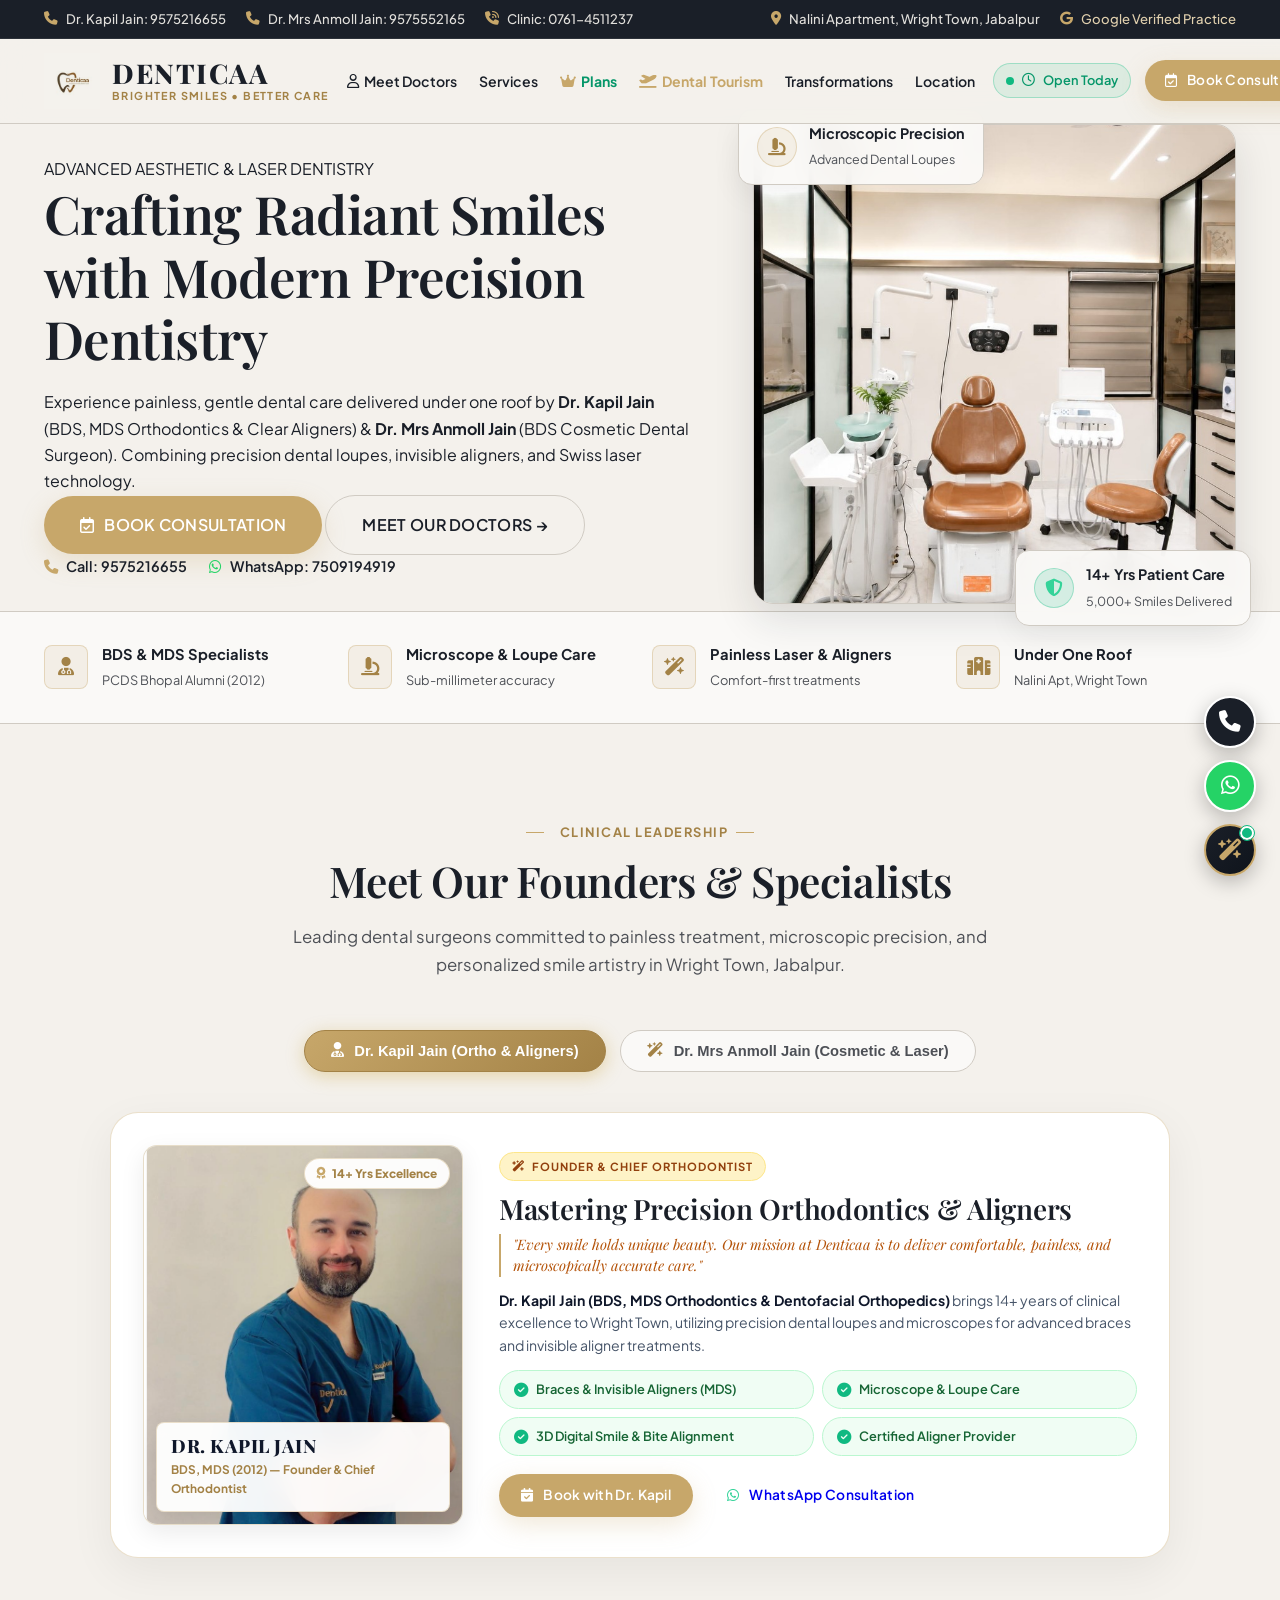
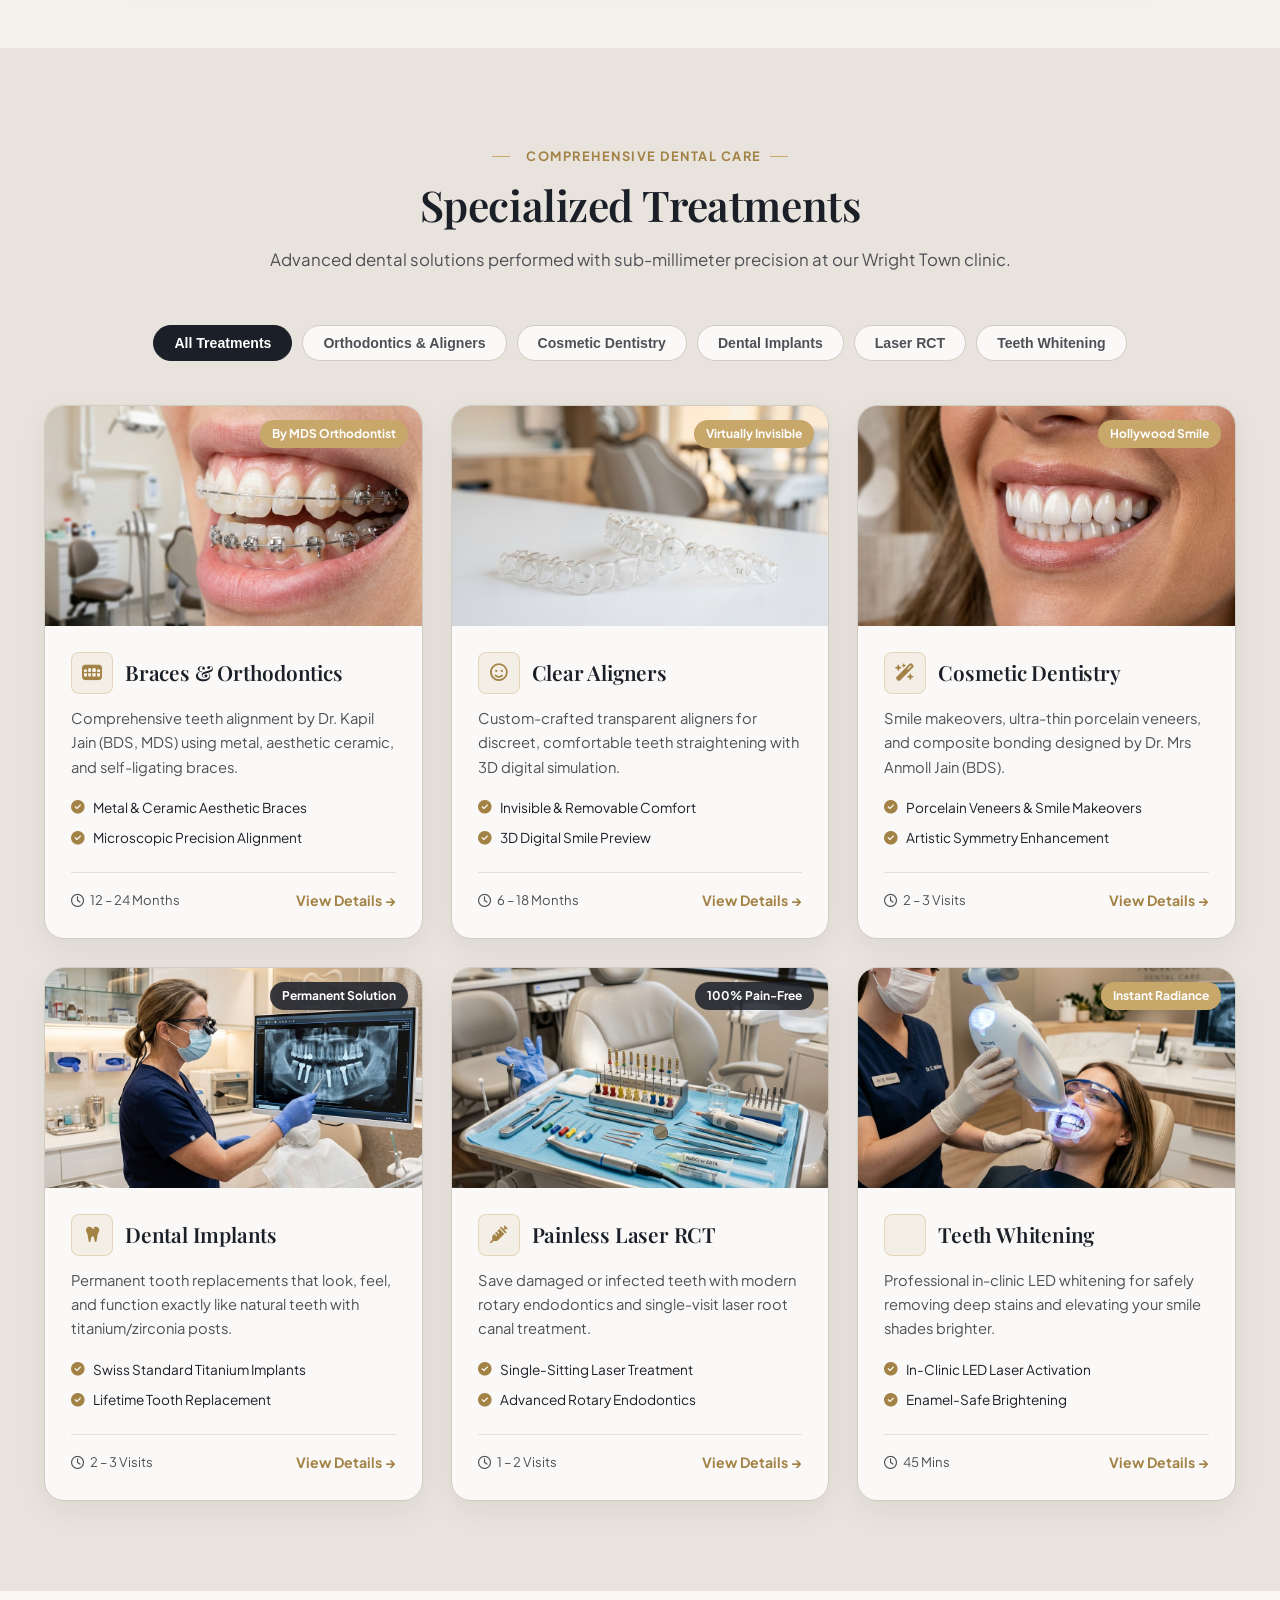
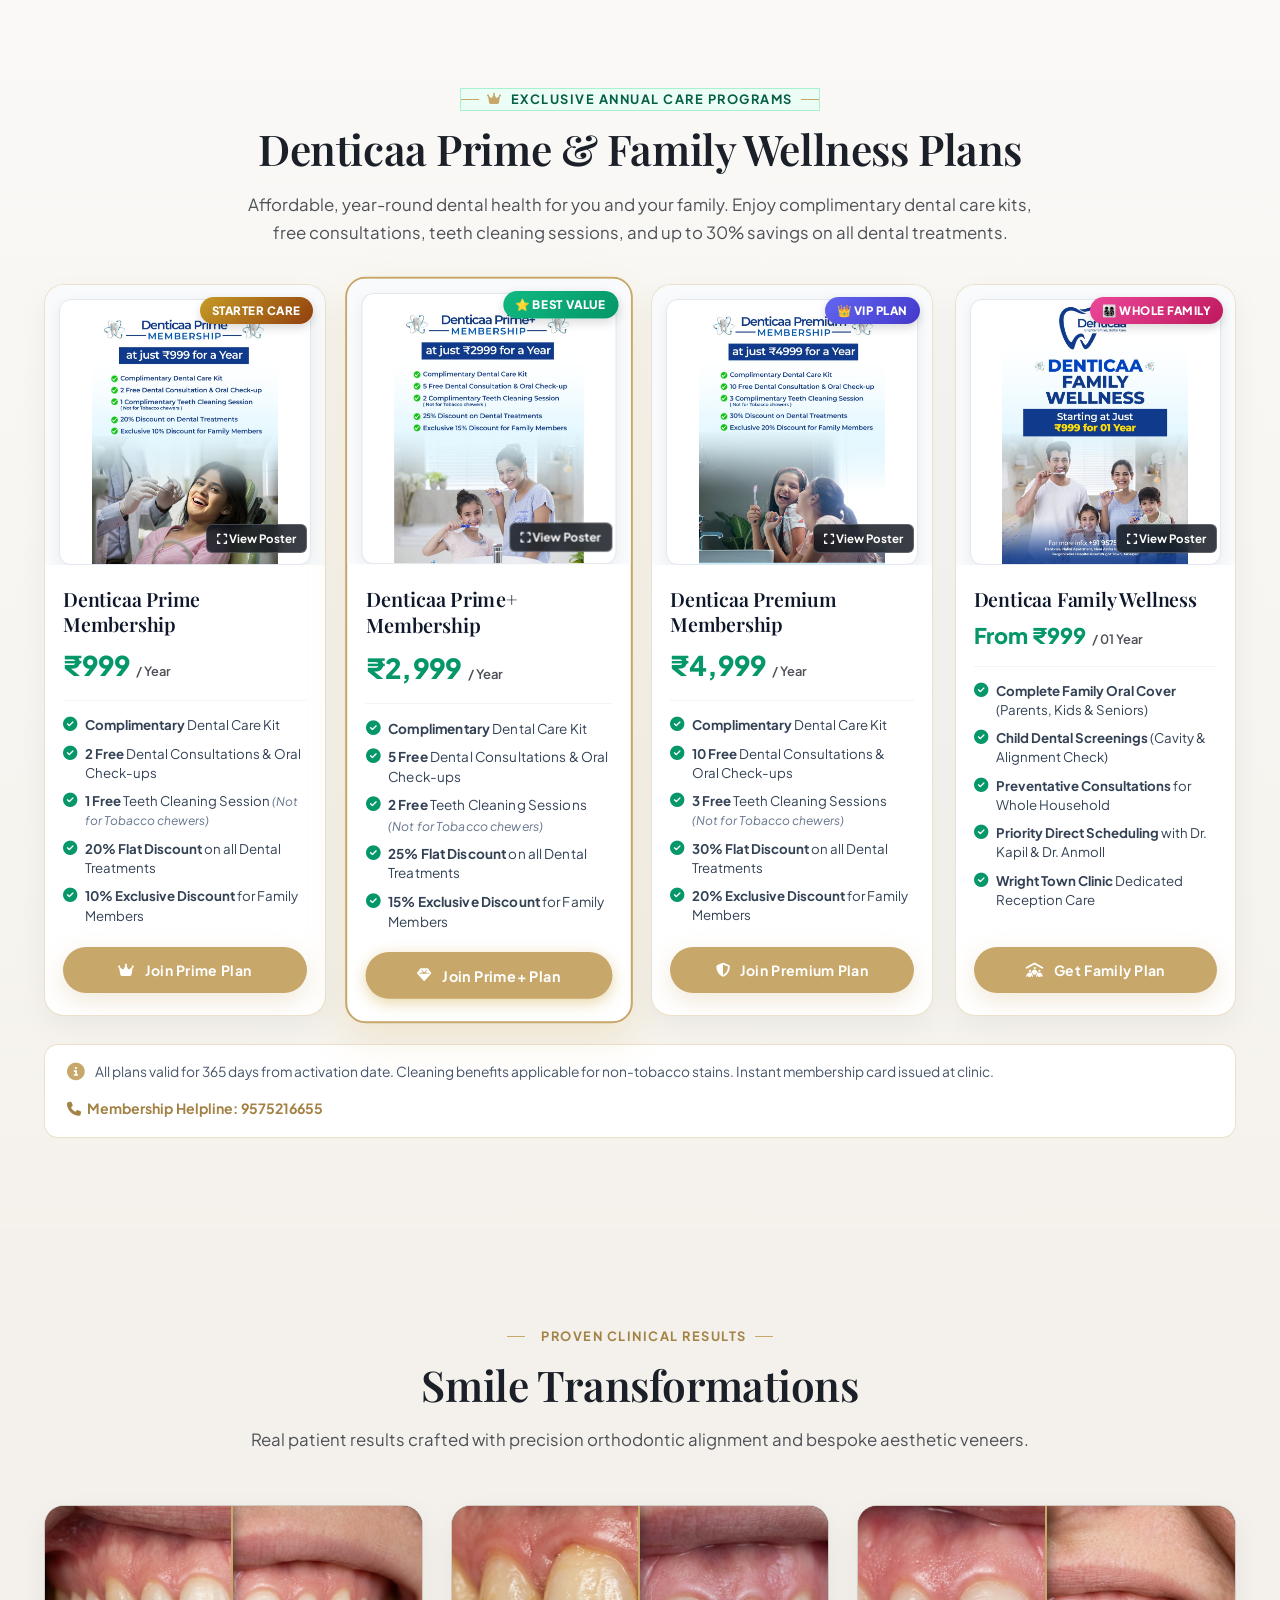
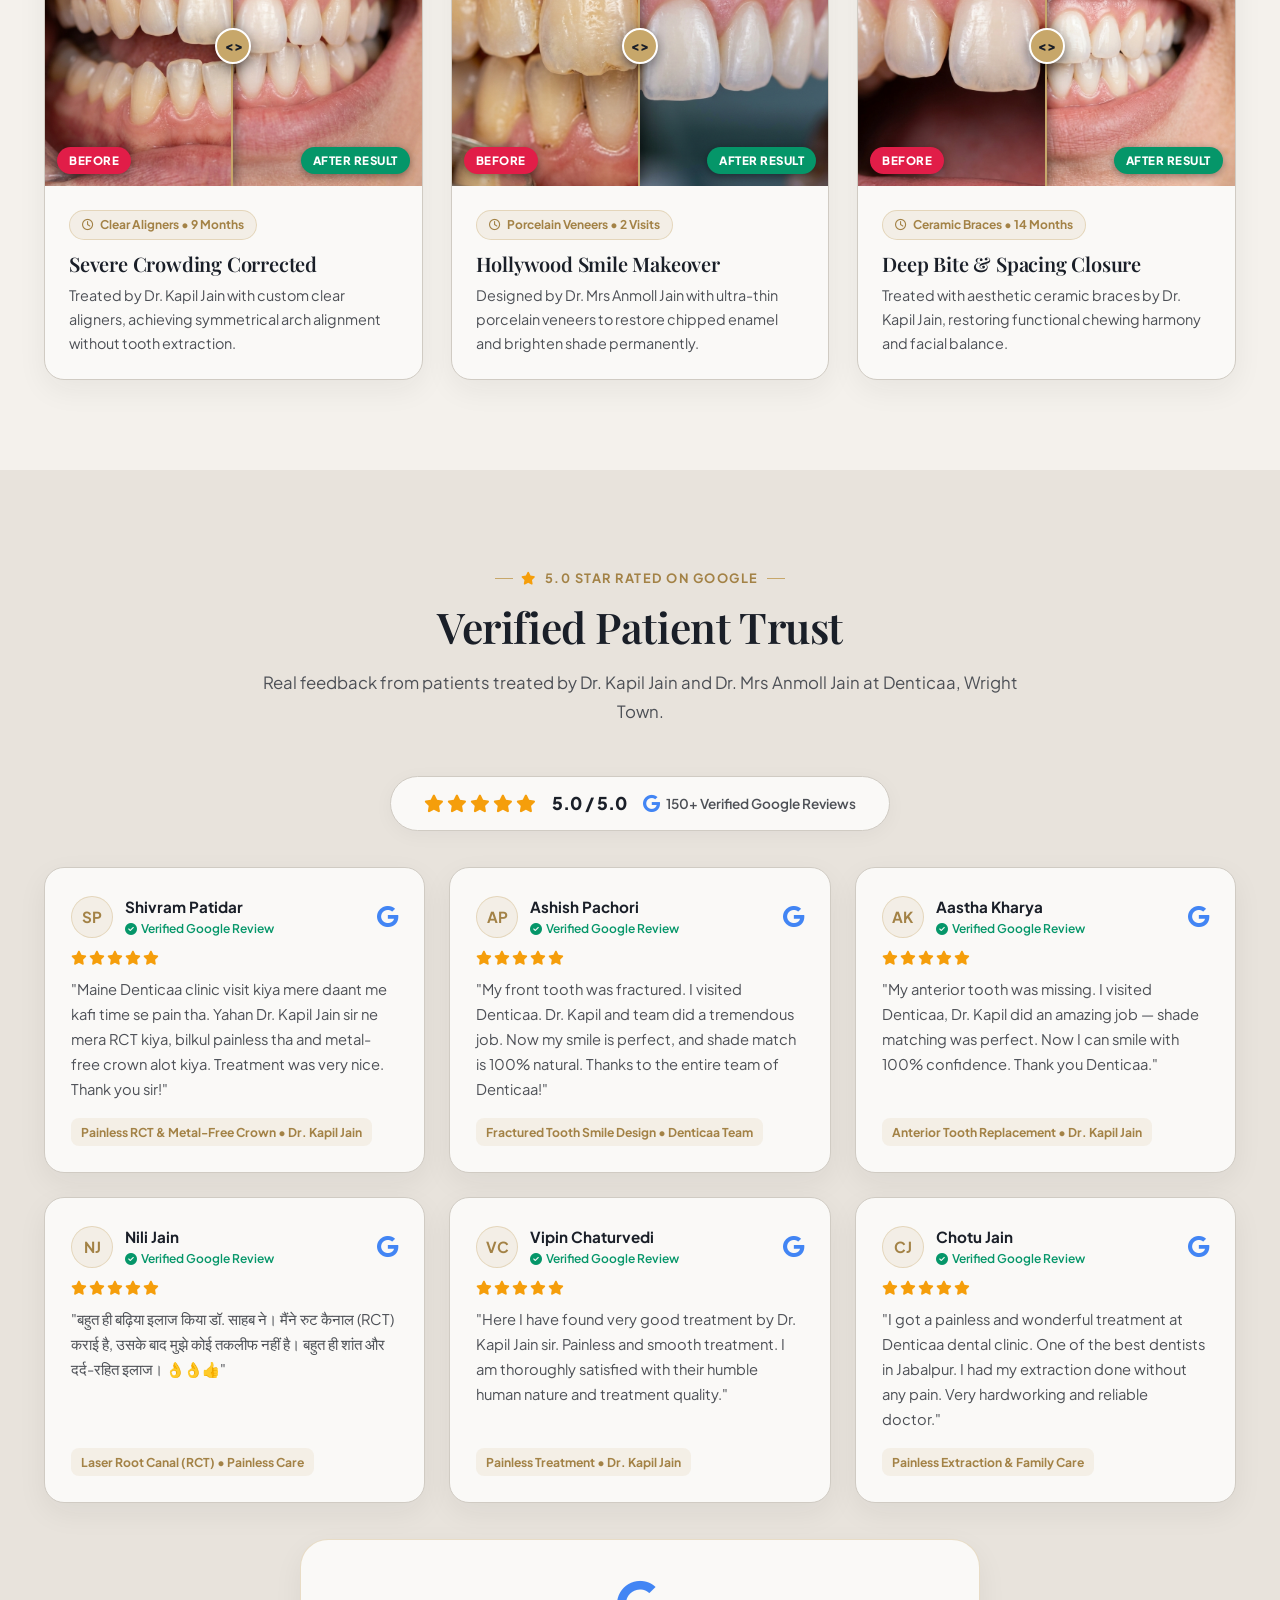
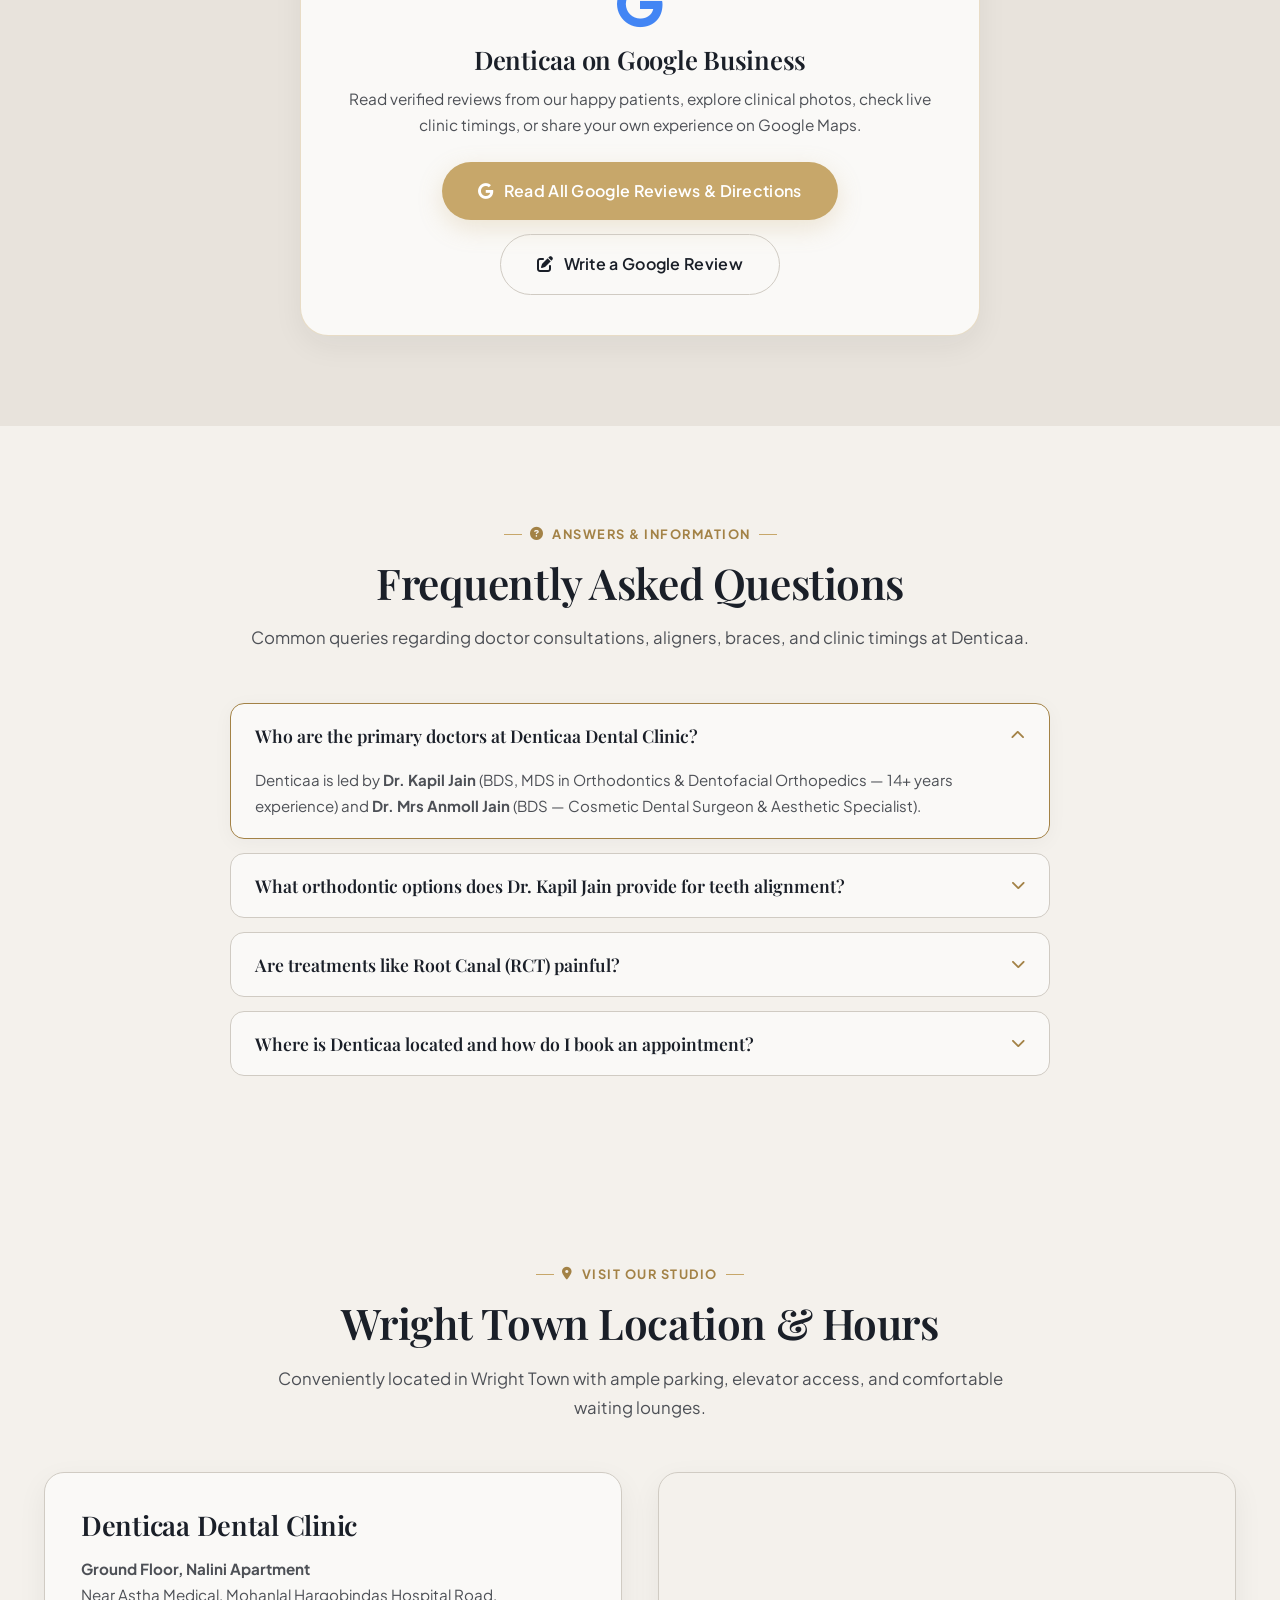
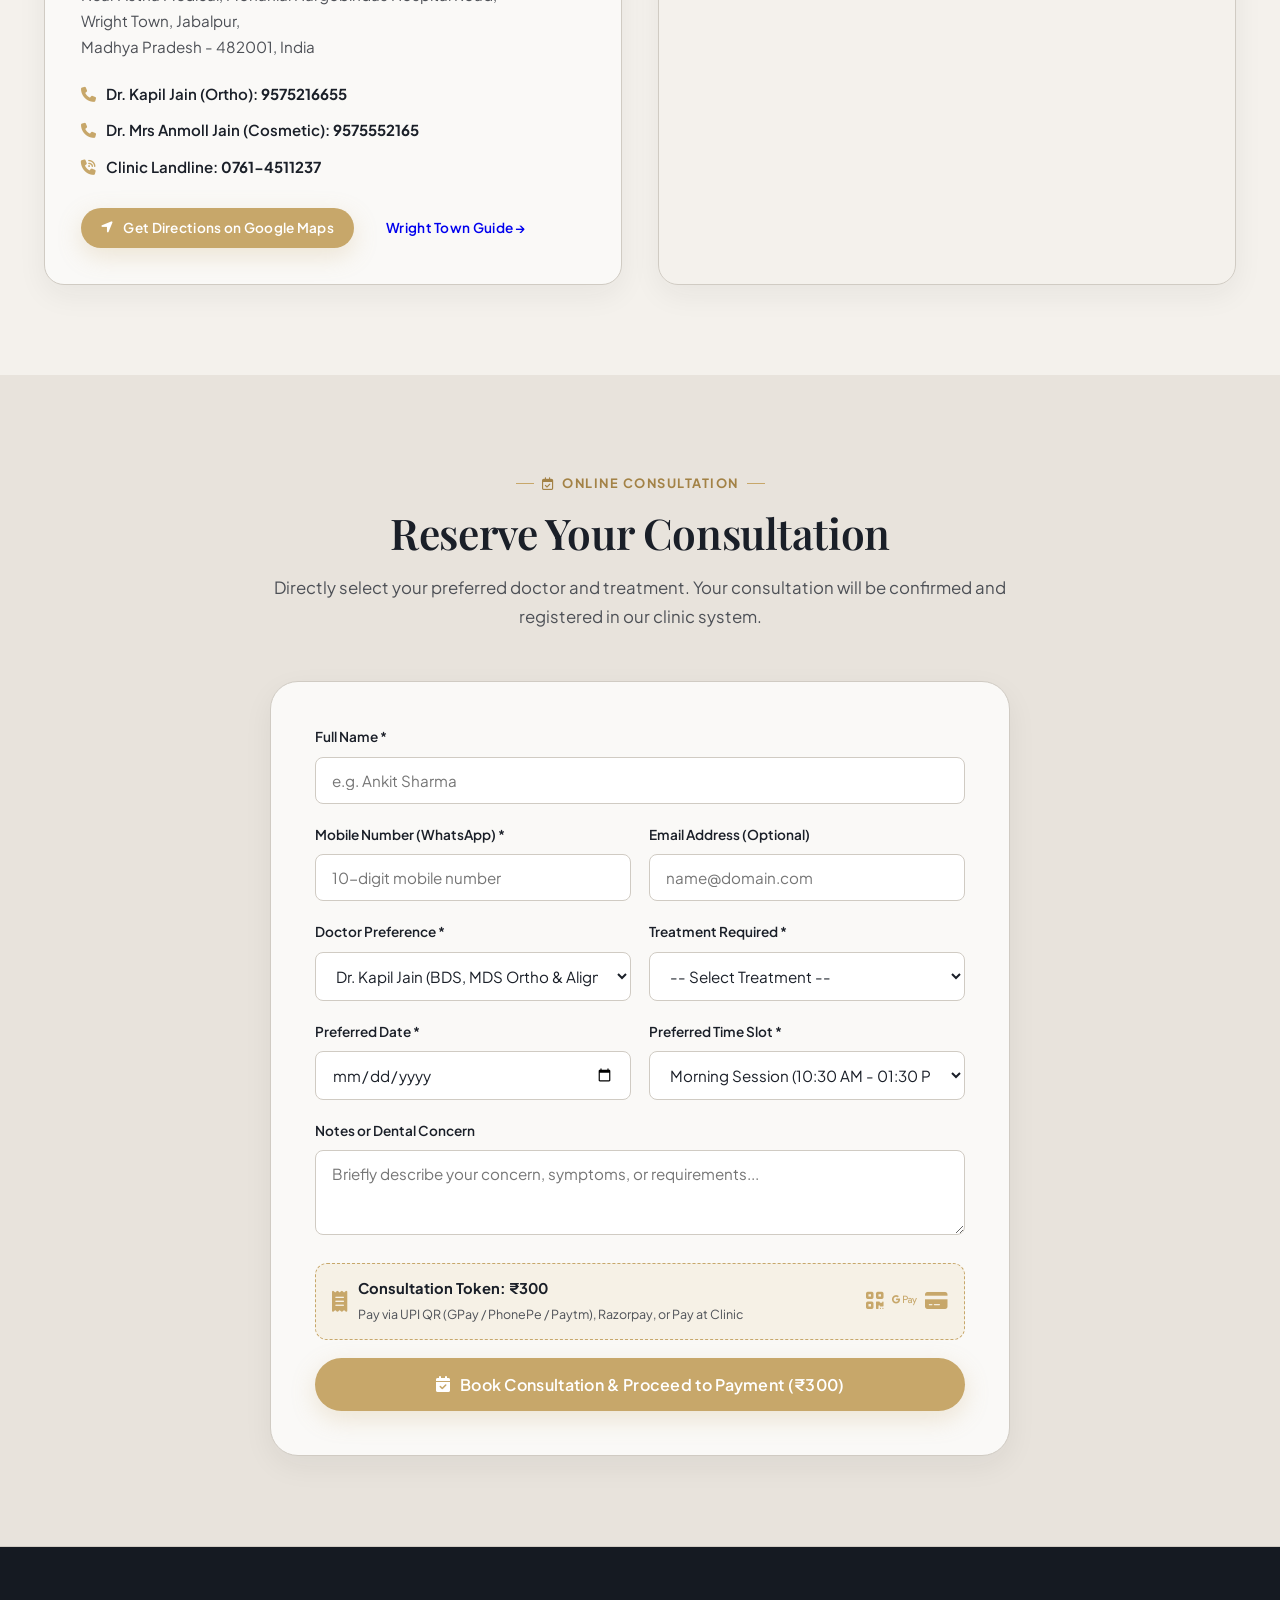
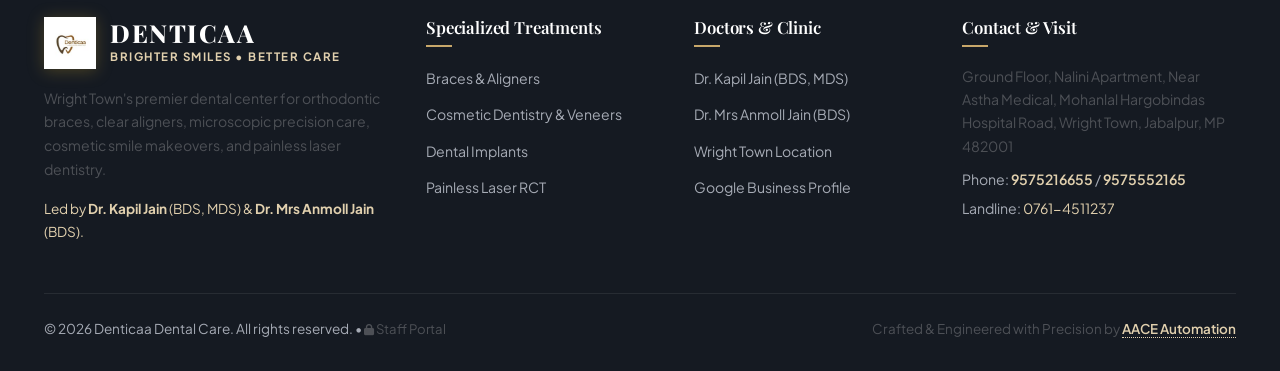
==== commit 9ae4e32d: "Refine founder profile light theme colors and fix membership plan poster alignment" ====
--- a/index.html
+++ b/index.html
@@ -38,9 +38,9 @@
   <link href="https://fonts.googleapis.com/css2?family=Cinzel:wght@500;600;700;800&family=Playfair+Display:ital,wght@0,400;0,500;0,600;0,700;1,400;1,600&family=Plus+Jakarta+Sans:wght@300;400;500;600;700;800&display=swap" rel="stylesheet">
 
   <!-- Stylesheets -->
-  <link rel="stylesheet" href="css/style.css">
-  <link rel="stylesheet" href="css/components.css">
-  <link rel="stylesheet" href="css/responsive.css">
+  <link rel="stylesheet" href="css/style.css?v=4.0">
+  <link rel="stylesheet" href="css/components.css?v=4.0">
+  <link rel="stylesheet" href="css/responsive.css?v=4.0">
 
   <!-- Schema.org JSON-LD Structured Data Graph for Search Engines & LLM GEO -->
   <script type="application/ld+json">
--- a/css/components.css
+++ b/css/components.css
@@ -435,14 +435,14 @@
 }
 
 .doctor-tab-btn.active {
-  background: var(--text-dark);
-  border-color: var(--text-dark);
-  color: #FFFFFF;
-  box-shadow: 0 4px 16px rgba(26, 31, 40, 0.2);
+  background: linear-gradient(135deg, var(--gold-primary), var(--gold-dark));
+  border-color: var(--gold-dark);
+  color: #FFFFFF;
+  box-shadow: 0 4px 18px rgba(197, 155, 39, 0.35);
 }
 
 .doctor-tab-btn.active i {
-  color: var(--gold-light);
+  color: #FFFFFF;
 }
 
 /* Showcase Card (Compact Sleek Luxury Frame - Theme Matched) */
@@ -454,8 +454,8 @@
   background: #FFFFFF;
   border: 1.5px solid var(--gold-border, #E5D5BA);
   border-radius: var(--radius-xl);
-  padding: 28px 32px;
-  box-shadow: 0 12px 40px rgba(0, 0, 0, 0.06);
+  padding: 32px;
+  box-shadow: 0 14px 45px rgba(0, 0, 0, 0.06);
   position: relative;
   max-width: 1060px;
   margin: 0 auto;
@@ -495,19 +495,20 @@
 /* Top-Right Excellence Gold Badge */
 .doctor-exp-badge {
   position: absolute;
-  top: 10px;
-  right: 10px;
-  background: rgba(15, 20, 28, 0.88);
-  backdrop-filter: blur(8px);
-  border: 1px solid var(--gold-border);
-  color: var(--gold-light);
-  font-size: 0.72rem;
-  font-weight: 700;
-  padding: 4px 10px;
+  top: 12px;
+  right: 12px;
+  background: rgba(255, 255, 255, 0.95);
+  backdrop-filter: blur(10px);
+  border: 1.5px solid var(--gold-border);
+  color: var(--gold-dark);
+  font-size: 0.74rem;
+  font-weight: 800;
+  padding: 5px 12px;
   border-radius: var(--radius-full);
   display: inline-flex;
   align-items: center;
-  gap: 5px;
+  gap: 6px;
+  box-shadow: 0 4px 14px rgba(0, 0, 0, 0.08);
 }
 
 .doctor-exp-badge i {
@@ -517,21 +518,22 @@
 /* Bottom Floating Nameplate Overlay */
 .doctor-nameplate-overlay {
   position: absolute;
-  bottom: 10px;
-  left: 10px;
-  right: 10px;
-  background: rgba(15, 20, 28, 0.92);
-  backdrop-filter: blur(12px);
-  border: 1px solid rgba(199, 167, 106, 0.4);
-  padding: 10px 14px;
+  bottom: 12px;
+  left: 12px;
+  right: 12px;
+  background: rgba(255, 255, 255, 0.95);
+  backdrop-filter: blur(14px);
+  border: 1.5px solid var(--gold-border);
+  padding: 12px 14px;
   border-radius: var(--radius-sm);
+  box-shadow: 0 8px 24px rgba(0, 0, 0, 0.1);
 }
 
 .doctor-nameplate-title {
   font-family: var(--font-serif);
   font-size: 1.15rem;
-  font-weight: 700;
-  color: #FFFFFF;
+  font-weight: 800;
+  color: #0F172A;
   letter-spacing: 0.5px;
   margin-bottom: 2px;
   text-transform: uppercase;
@@ -539,8 +541,8 @@
 
 .doctor-nameplate-sub {
   font-size: 0.74rem;
-  color: var(--gold-light);
-  font-weight: 600;
+  color: var(--gold-dark);
+  font-weight: 700;
 }
 
 /* Right Column: Bio, Headline, Quote, Feature Pills, CTAs */
@@ -1955,35 +1957,46 @@
 .plan-poster-wrap {
   position: relative;
   width: 100%;
-  height: 220px;
+  height: 280px;
   overflow: hidden;
-  background: #0F141C;
+  background: #F8FAFC;
   cursor: pointer;
+  display: flex;
+  align-items: center;
+  justify-content: center;
+  padding: 14px 14px 0 14px;
 }
 
 .plan-poster-img {
   width: 100%;
   height: 100%;
-  object-fit: cover;
-  object-position: top center;
-  transition: transform 0.5s ease;
+  object-fit: contain;
+  object-position: center;
+  border-radius: 12px;
+  background: #FFFFFF;
+  border: 1px solid #E2E8F0;
+  box-shadow: 0 4px 14px rgba(0, 0, 0, 0.06);
+  transition: transform 0.4s ease, box-shadow 0.4s ease;
 }
 
 .plan-card:hover .plan-poster-img {
-  transform: scale(1.05);
+  transform: scale(1.03);
+  box-shadow: 0 8px 24px rgba(197, 155, 39, 0.22);
 }
 
 .plan-poster-zoom-hint {
   position: absolute;
-  bottom: 10px;
-  right: 10px;
-  background: rgba(15, 20, 28, 0.75);
-  color: #FFFFFF;
-  font-size: 0.7rem;
-  padding: 3px 8px;
-  border-radius: 4px;
-  backdrop-filter: blur(4px);
+  bottom: 12px;
+  right: 18px;
+  background: rgba(15, 20, 28, 0.82);
+  color: #FFFFFF;
+  font-size: 0.72rem;
+  font-weight: 700;
+  padding: 4px 10px;
+  border-radius: 6px;
+  backdrop-filter: blur(6px);
   pointer-events: none;
+  border: 1px solid rgba(255, 255, 255, 0.2);
 }
 
 .plan-body {
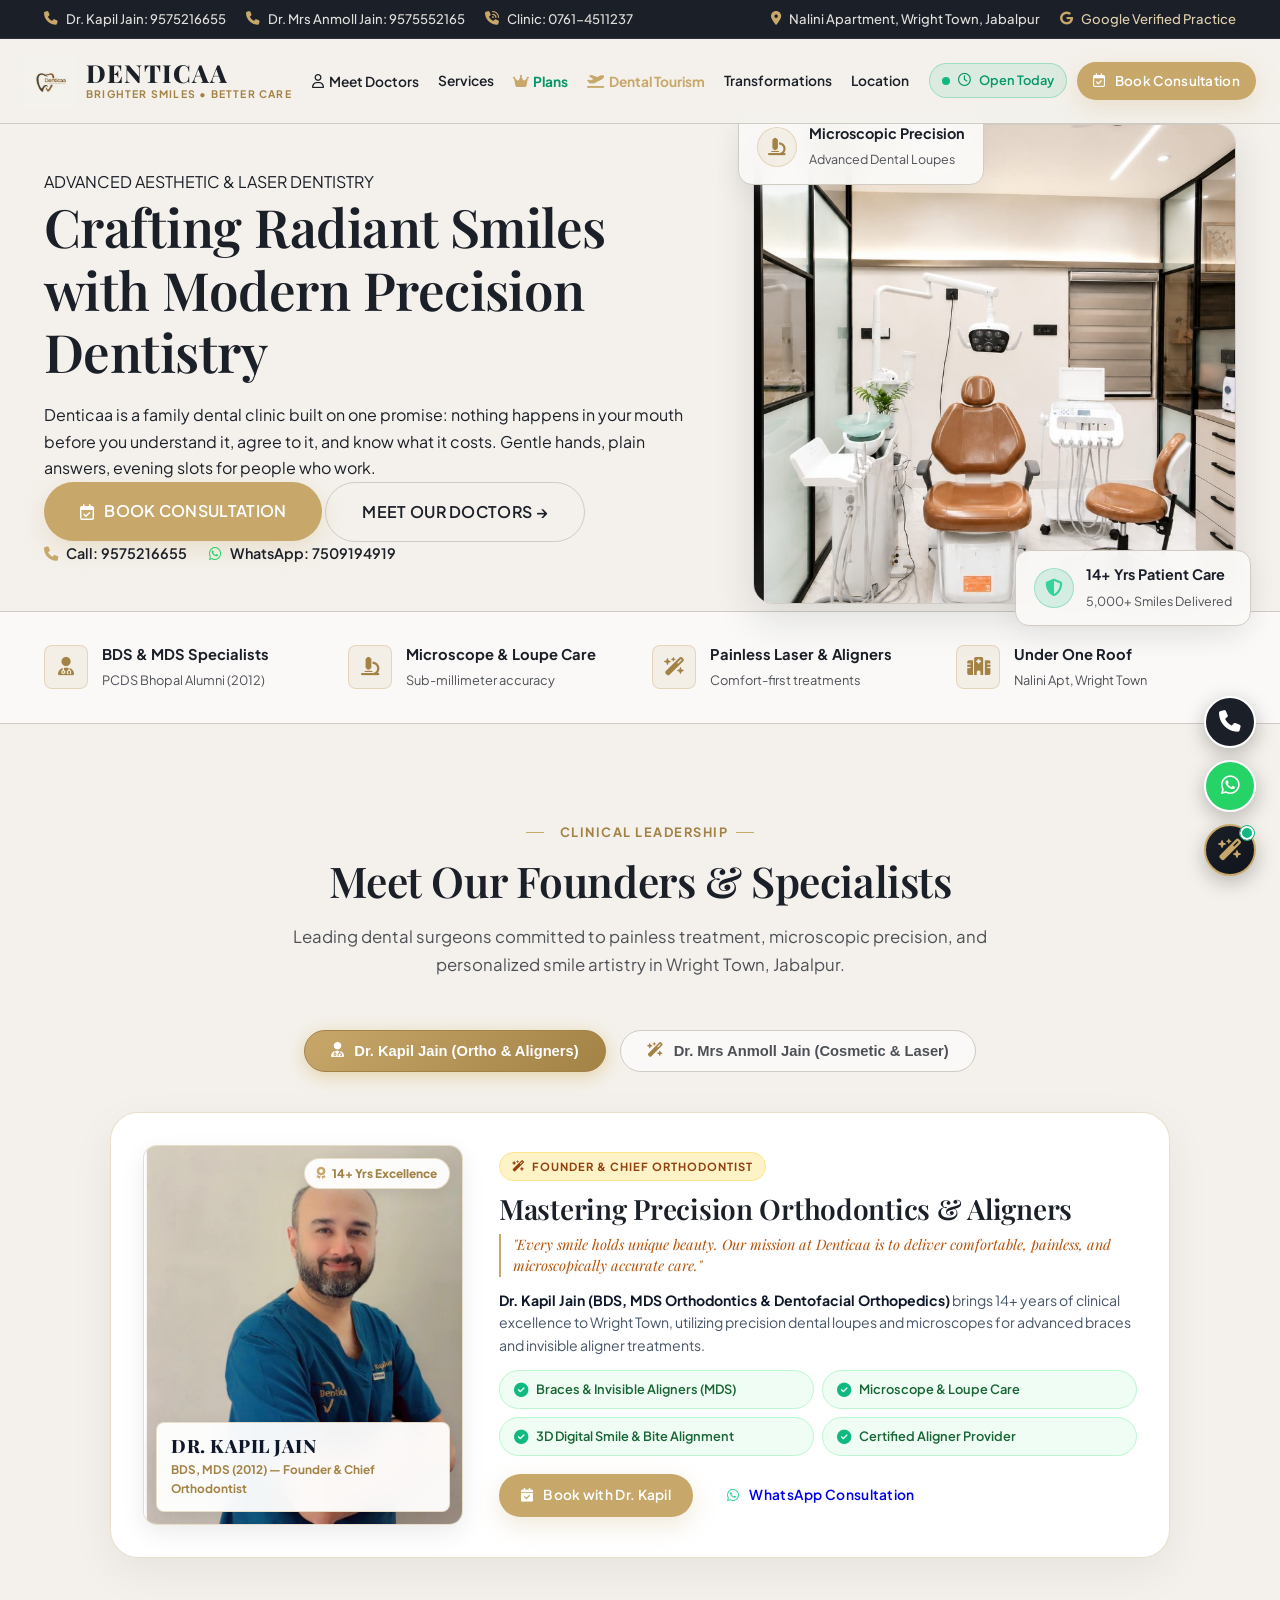
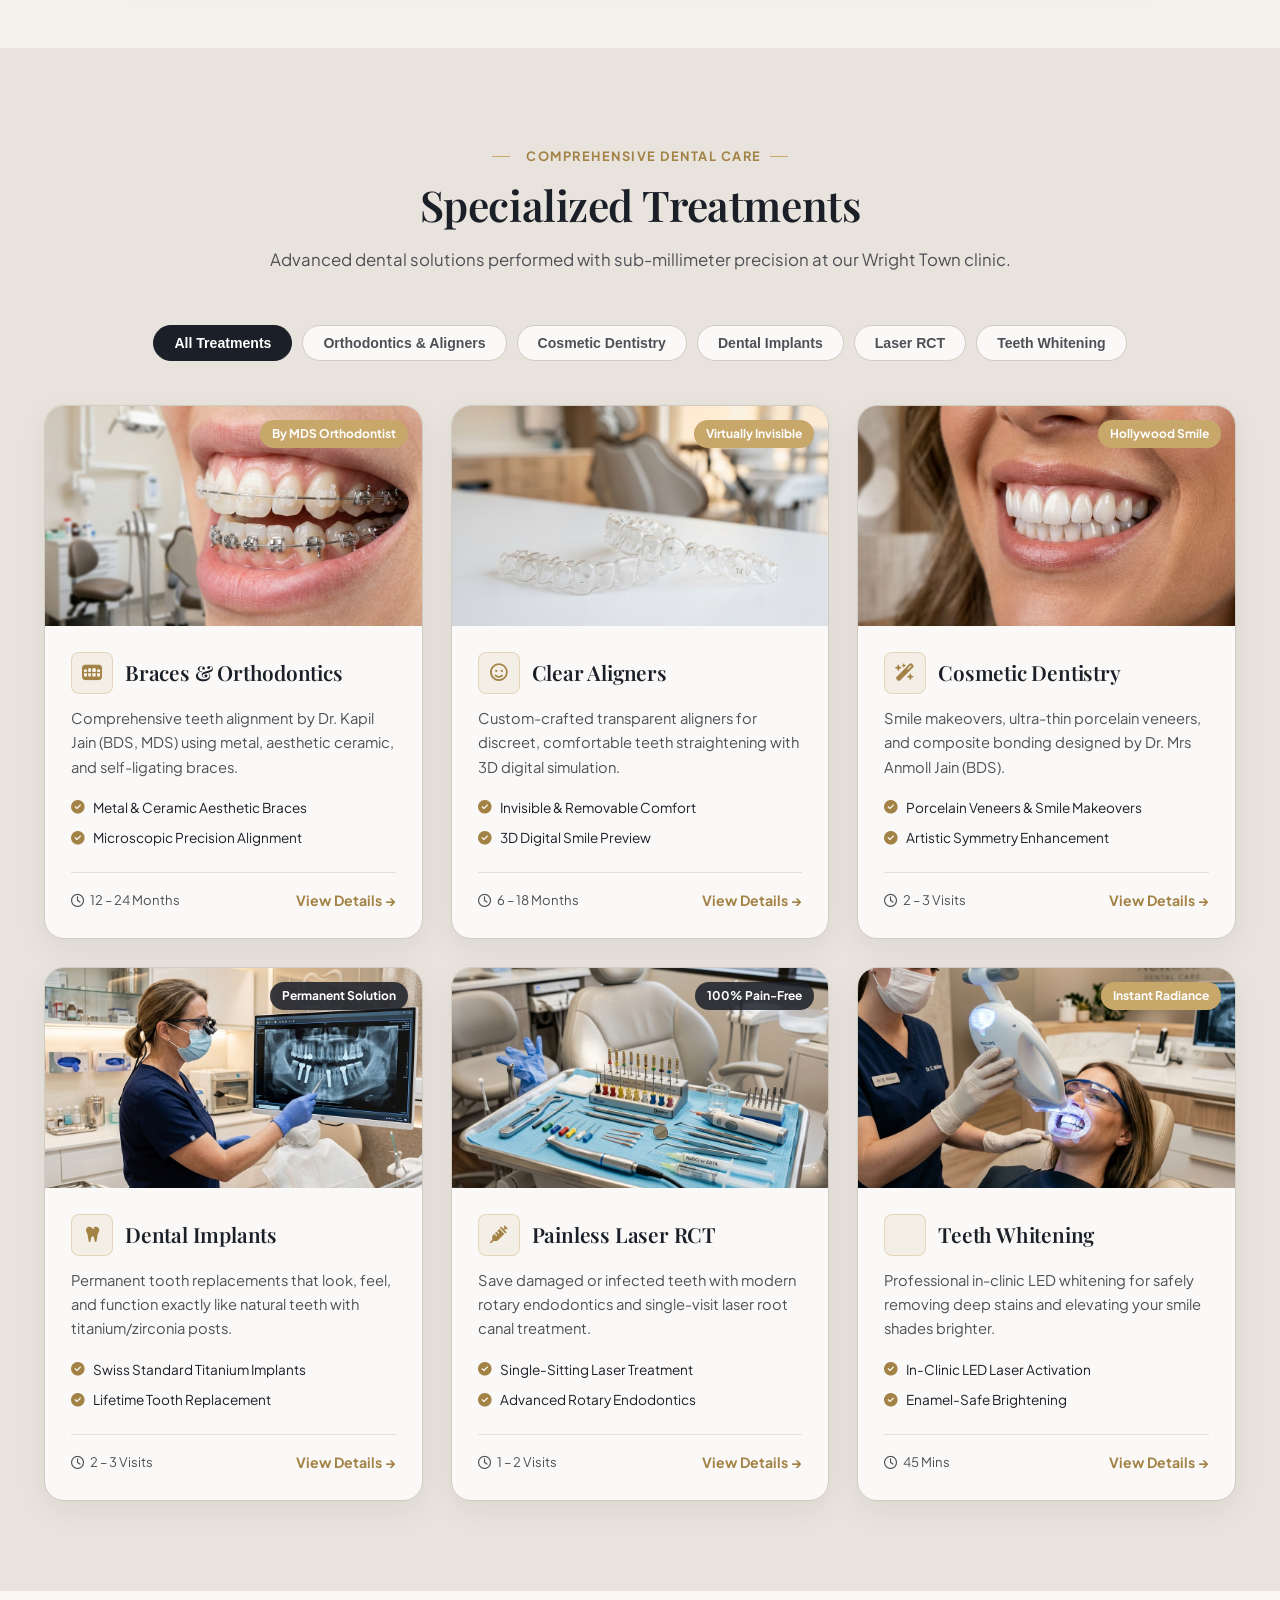
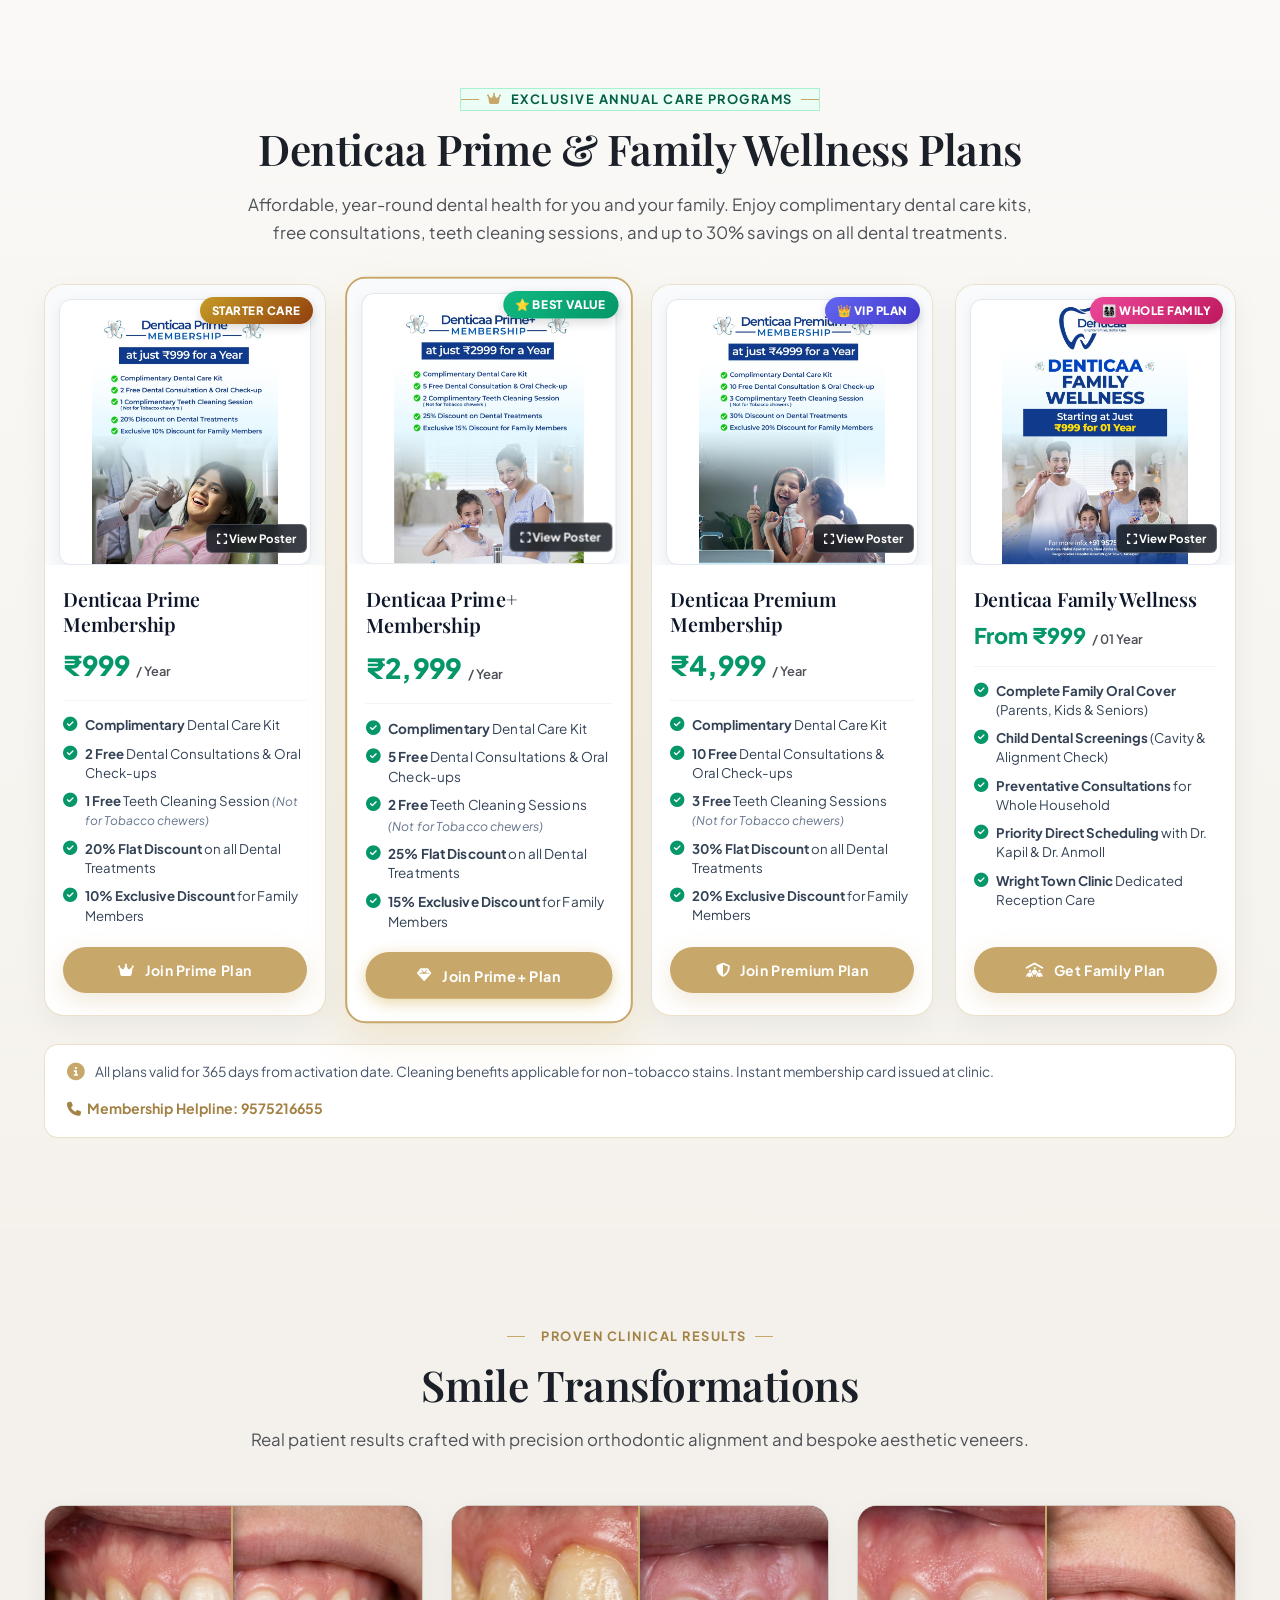
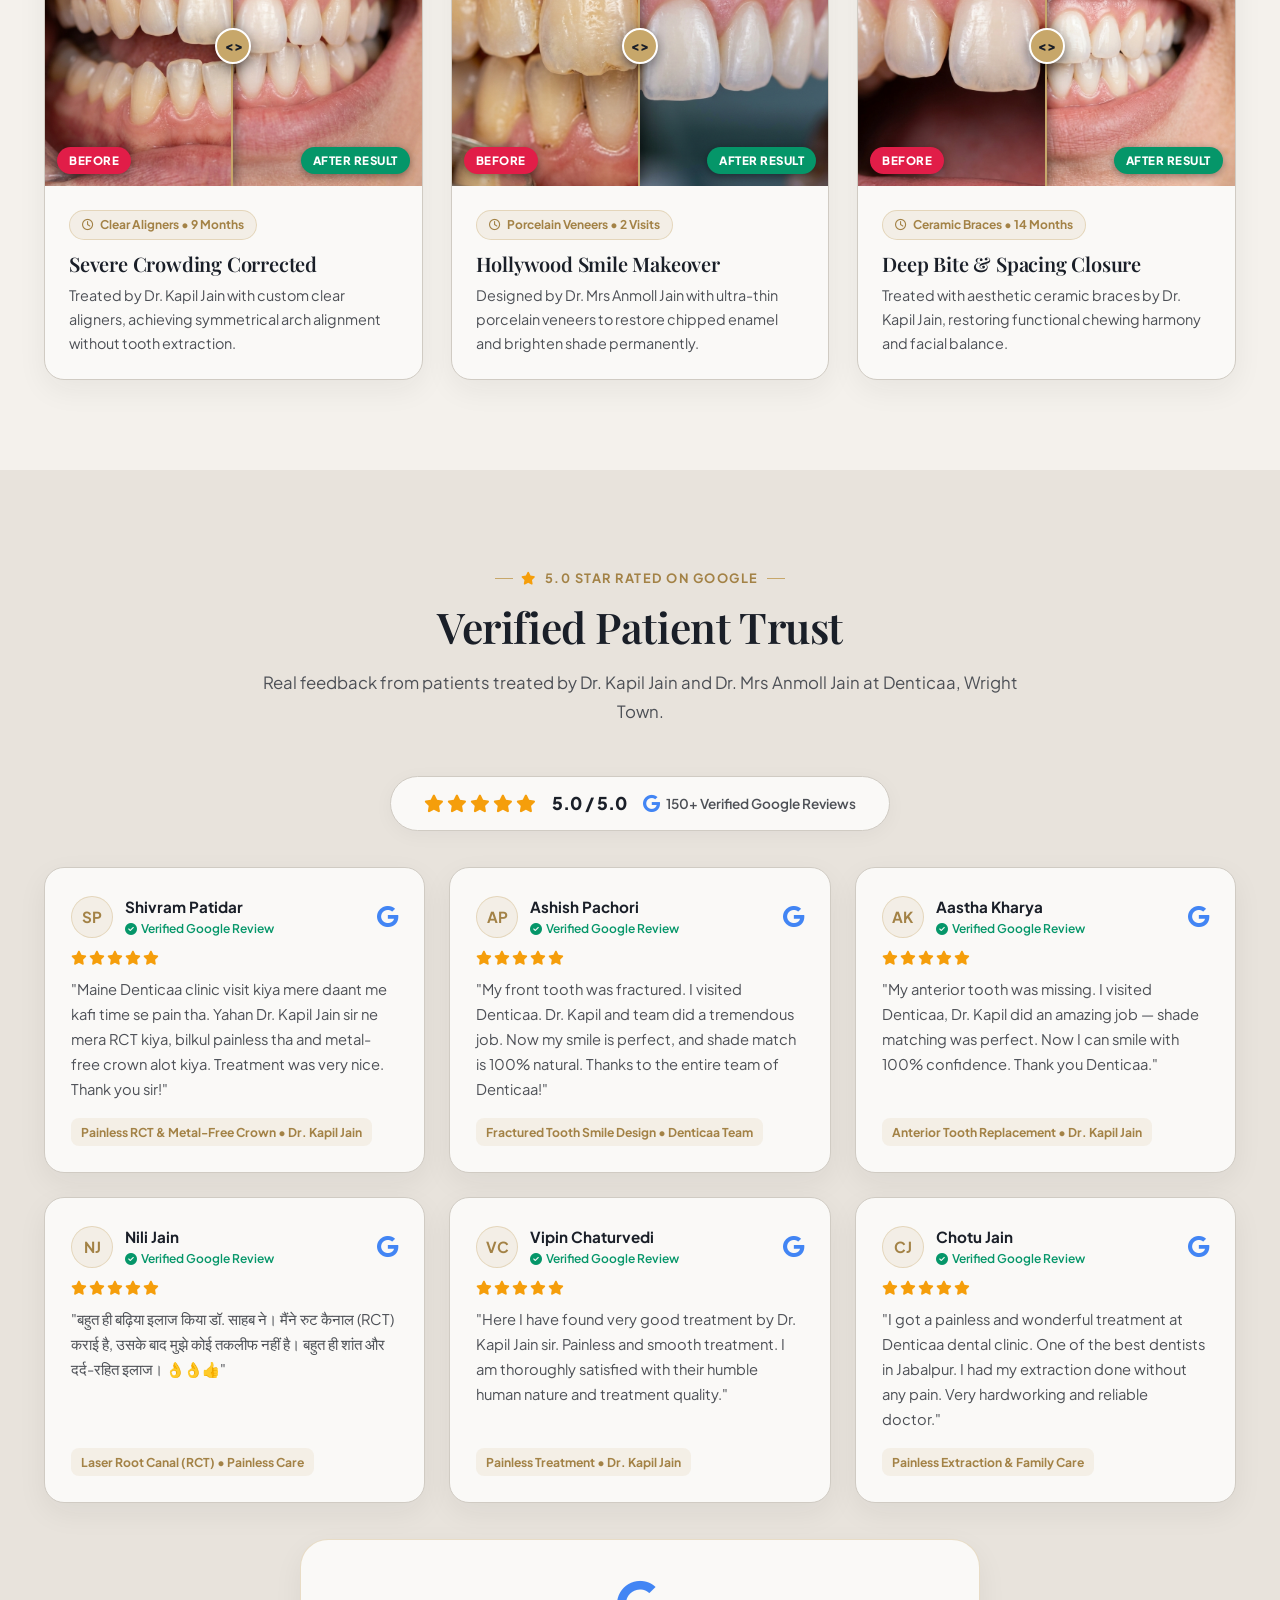
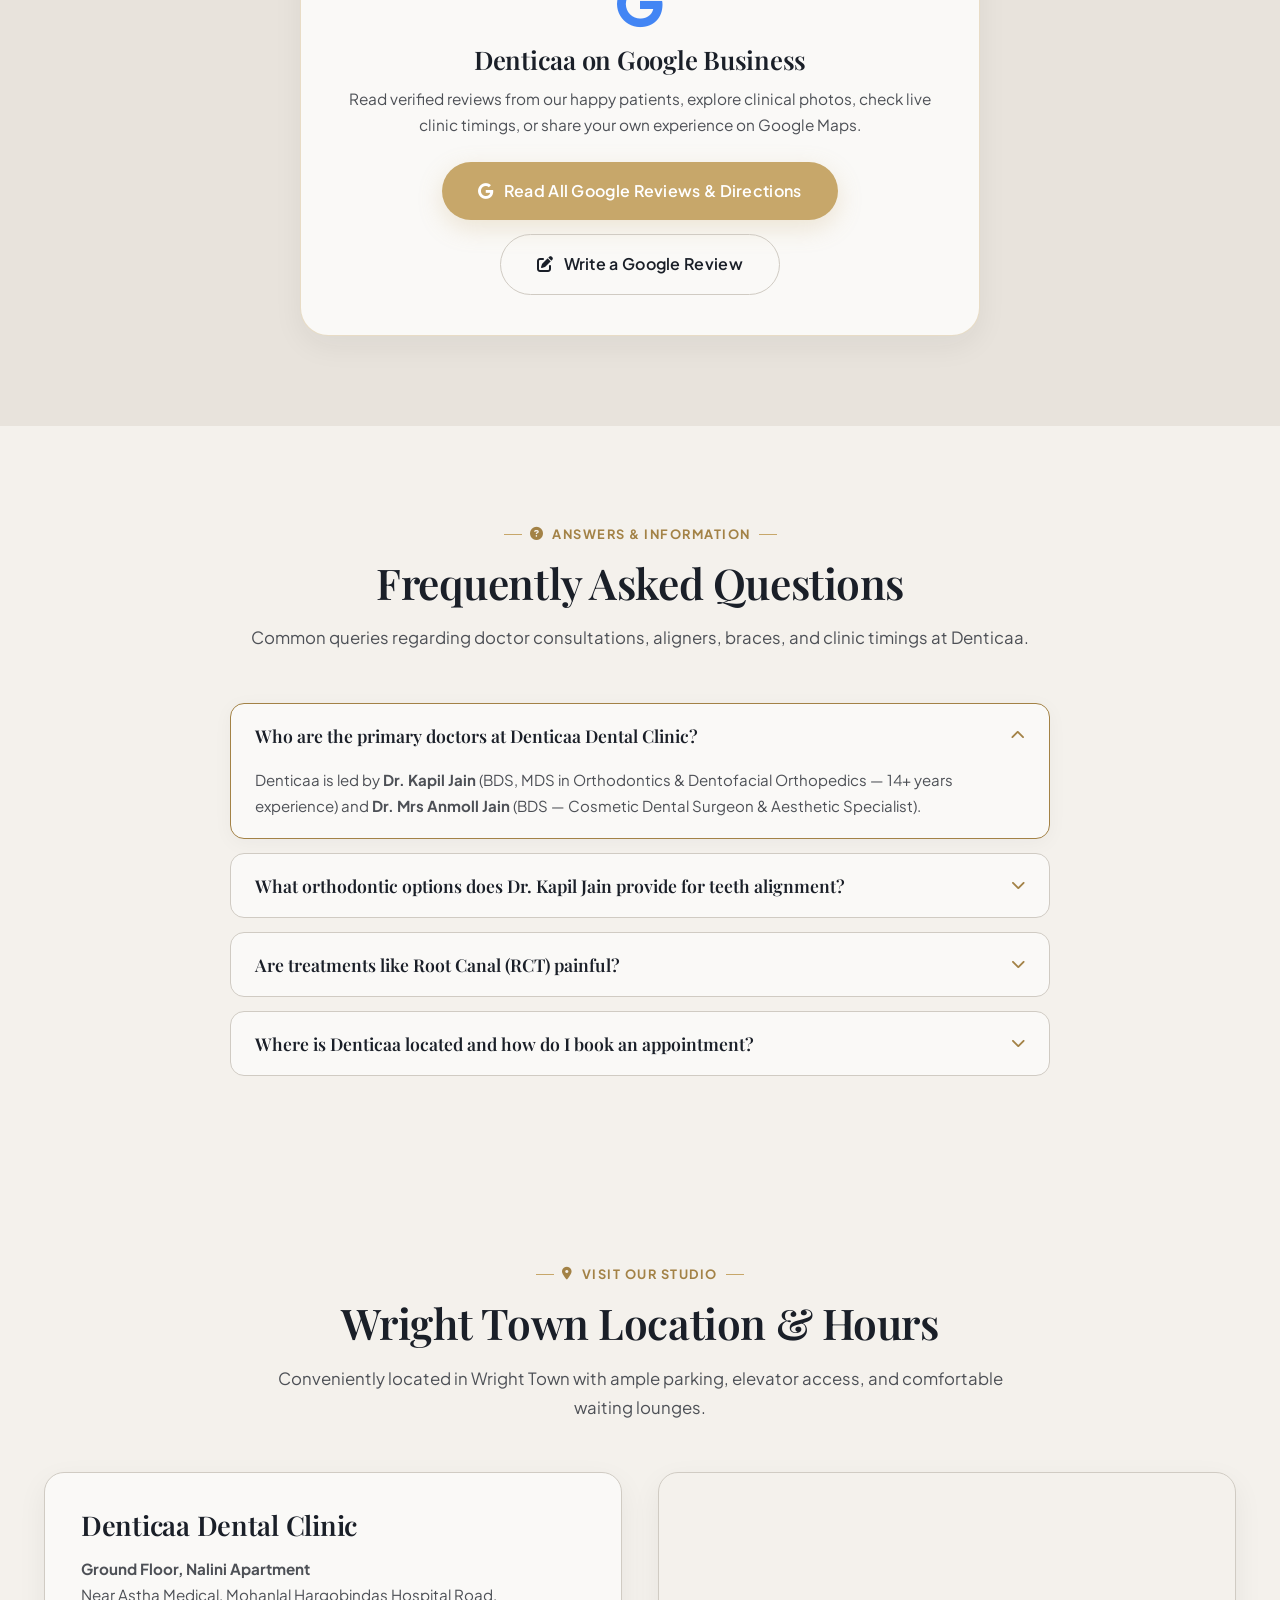
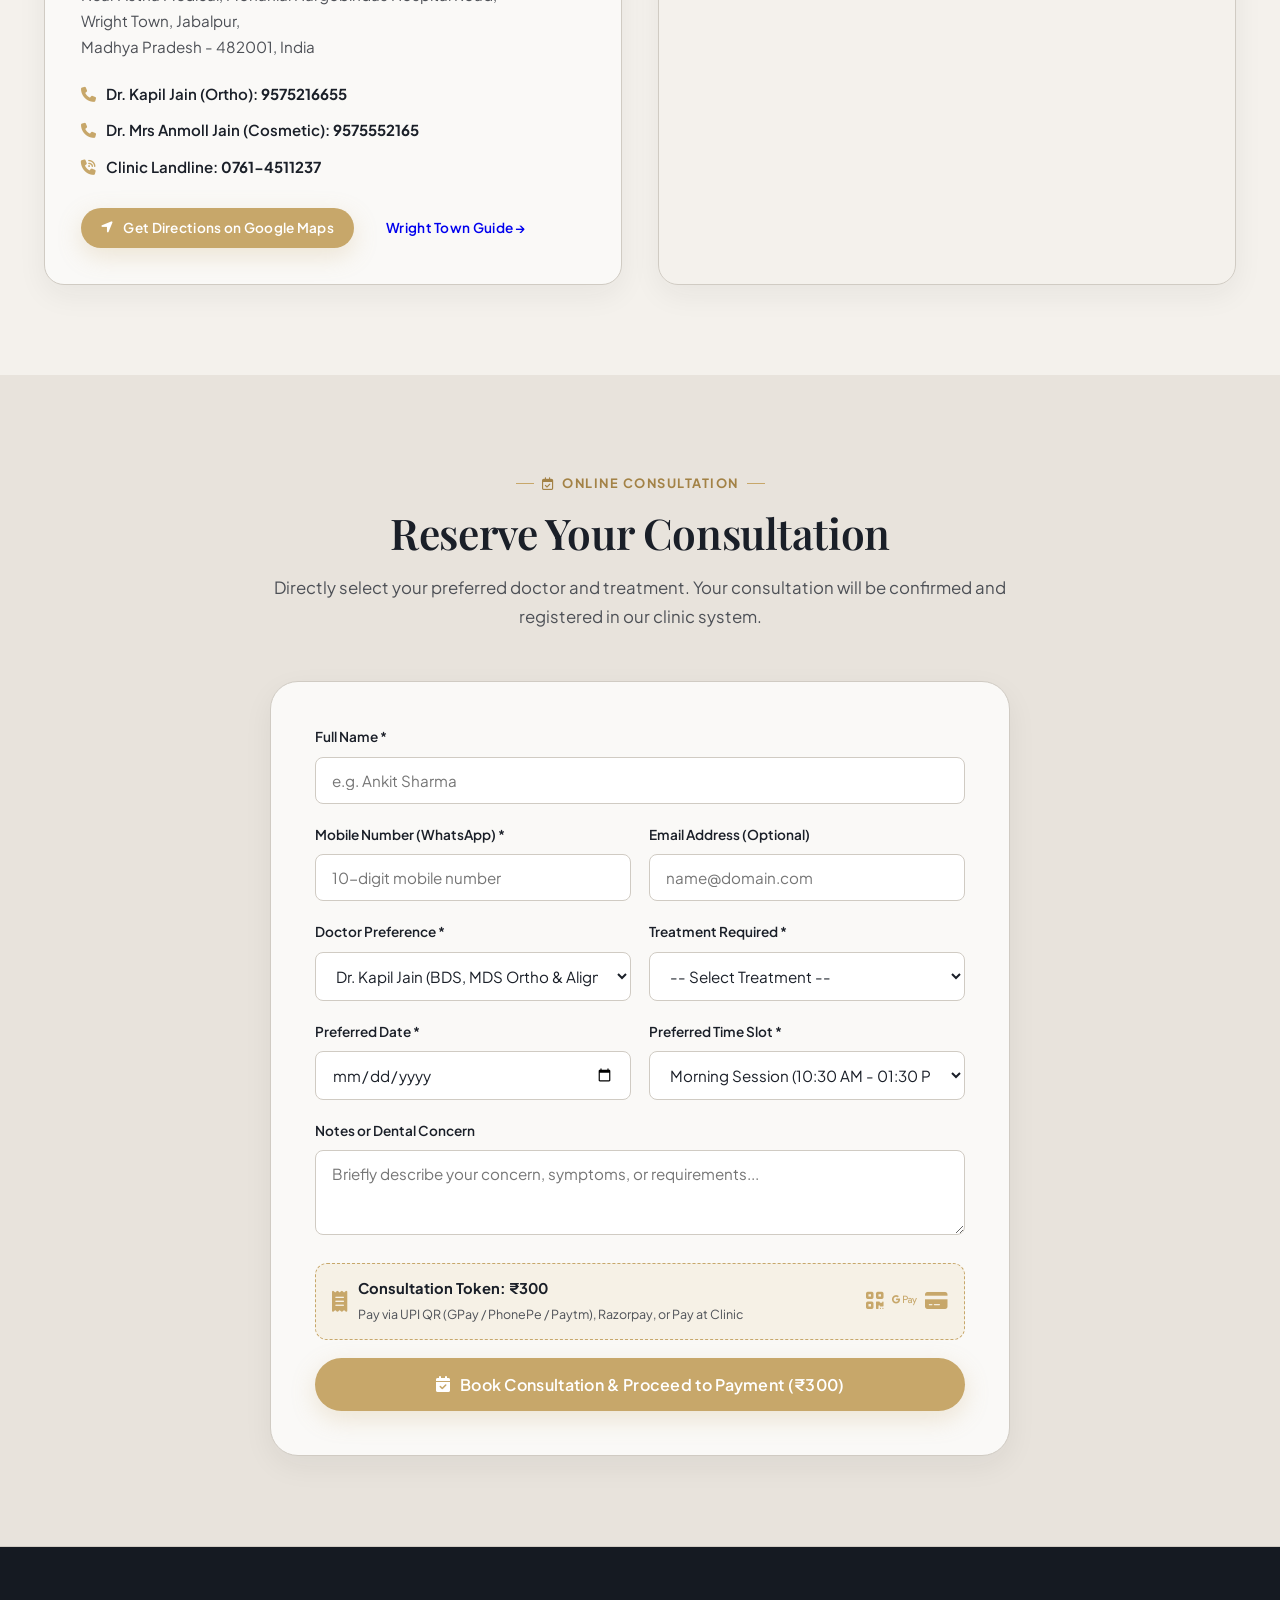
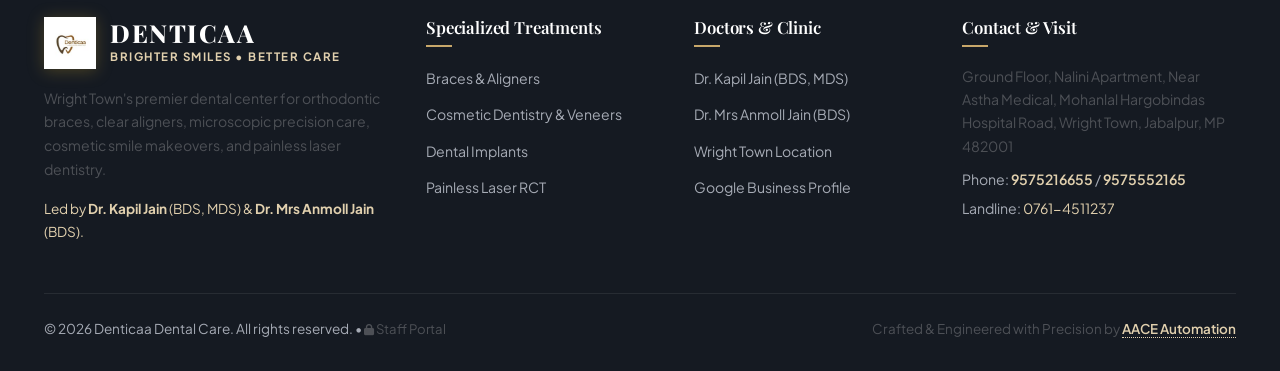
==== commit 4d30e56e: "Update hero section promise copy and fix navbar button alignment" ====
--- a/index.html
+++ b/index.html
@@ -196,7 +196,7 @@
           </h1>
 
           <p class="hero-desc">
-            Experience painless, gentle dental care delivered under one roof by <strong>Dr. Kapil Jain</strong> (BDS, MDS Orthodontics & Clear Aligners) & <strong>Dr. Mrs Anmoll Jain</strong> (BDS Cosmetic Dental Surgeon). Combining precision dental loupes, invisible aligners, and Swiss laser technology.
+            Denticaa is a family dental clinic built on one promise: nothing happens in your mouth before you understand it, agree to it, and know what it costs. Gentle hands, plain answers, evening slots for people who work.
           </p>
 
           <!-- CTAs -->
--- a/css/components.css
+++ b/css/components.css
@@ -63,27 +63,32 @@
   box-shadow: var(--shadow-subtle);
 }
 
+.navbar .container {
+  max-width: 1360px;
+  width: 100%;
+}
+
 .nav-container {
   display: flex;
   align-items: center;
   justify-content: space-between;
   padding: 6px 0;
   min-height: 84px;
-  gap: 16px;
+  gap: 14px;
 }
 
 .brand-logo {
   display: inline-flex;
   align-items: center;
-  gap: 12px;
+  gap: 10px;
   text-decoration: none;
   flex-shrink: 0;
 }
 
 .brand-logo-img {
-  height: 56px;
+  height: 52px;
   width: auto;
-  max-width: 220px;
+  max-width: 200px;
   object-fit: contain;
   mix-blend-mode: multiply;
   transition: var(--transition);
@@ -102,18 +107,18 @@
 
 .brand-name {
   font-family: var(--font-serif);
-  font-size: 1.7rem;
+  font-size: 1.55rem;
   font-weight: 800;
   color: var(--text-dark);
-  letter-spacing: 1.5px;
+  letter-spacing: 1.2px;
   line-height: 1;
 }
 
 .brand-tagline {
-  font-size: 0.68rem;
+  font-size: 0.65rem;
   color: var(--gold-dark);
   font-weight: 700;
-  letter-spacing: 1.4px;
+  letter-spacing: 1.2px;
   text-transform: uppercase;
   white-space: nowrap;
   line-height: 1.2;
@@ -122,28 +127,26 @@
 .nav-menu {
   display: flex;
   align-items: center;
-  gap: 18px;
+  gap: 15px;
   list-style: none;
   margin: 0;
   padding: 0;
+  flex-shrink: 0;
 }
 
 .nav-link {
   text-decoration: none;
   color: var(--text-dark);
-  font-size: 0.88rem;
+  font-size: 0.86rem;
   font-weight: 600;
   transition: var(--transition);
   position: relative;
-  padding: 8px 2px;
+  padding: 6px 2px;
   display: inline-flex;
   align-items: center;
   gap: 5px;
   line-height: 1;
   white-space: nowrap;
-}
-  gap: 6px;
-  line-height: 1;
 }
 
 .nav-link:hover,
@@ -170,7 +173,14 @@
 .nav-actions {
   display: flex;
   align-items: center;
-  gap: 14px;
+  gap: 10px;
+  flex-shrink: 0;
+}
+
+.nav-actions .btn-sm {
+  white-space: nowrap;
+  padding: 8px 16px;
+  font-size: 0.84rem;
   flex-shrink: 0;
 }
 
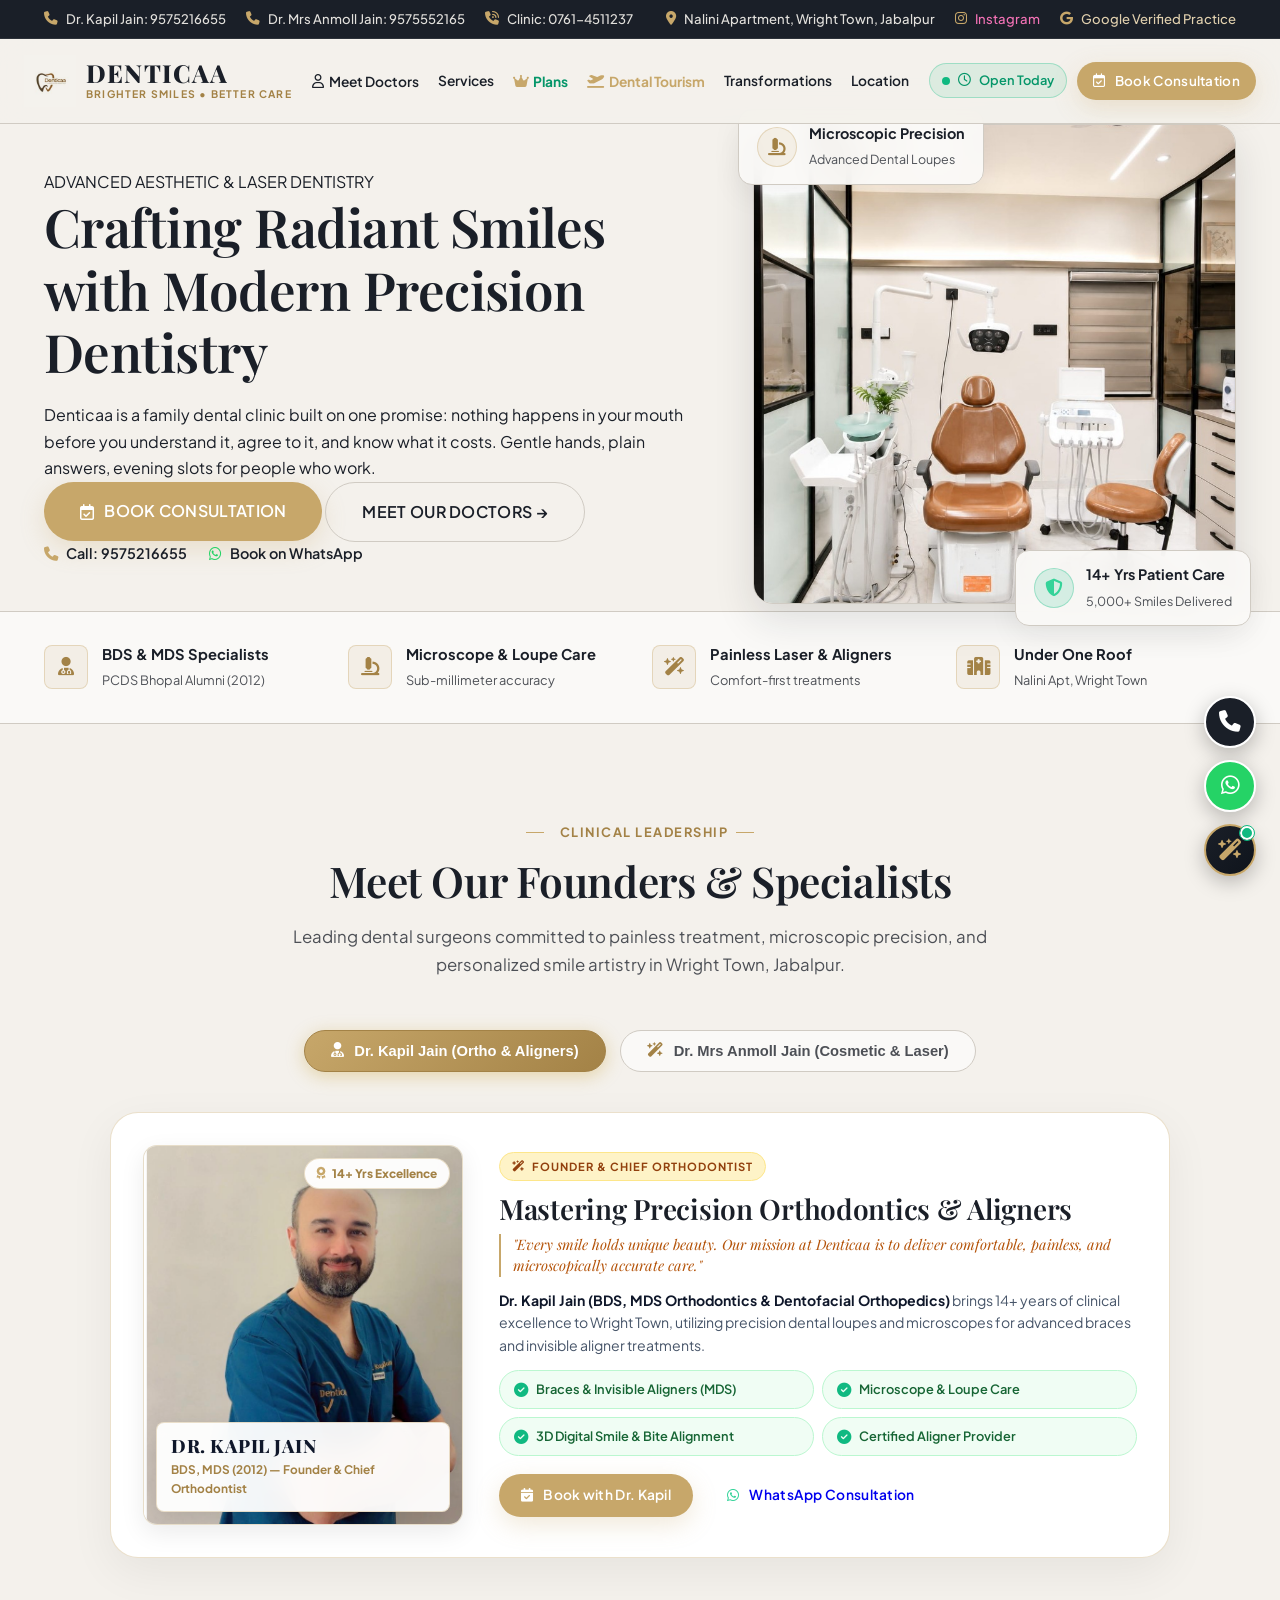
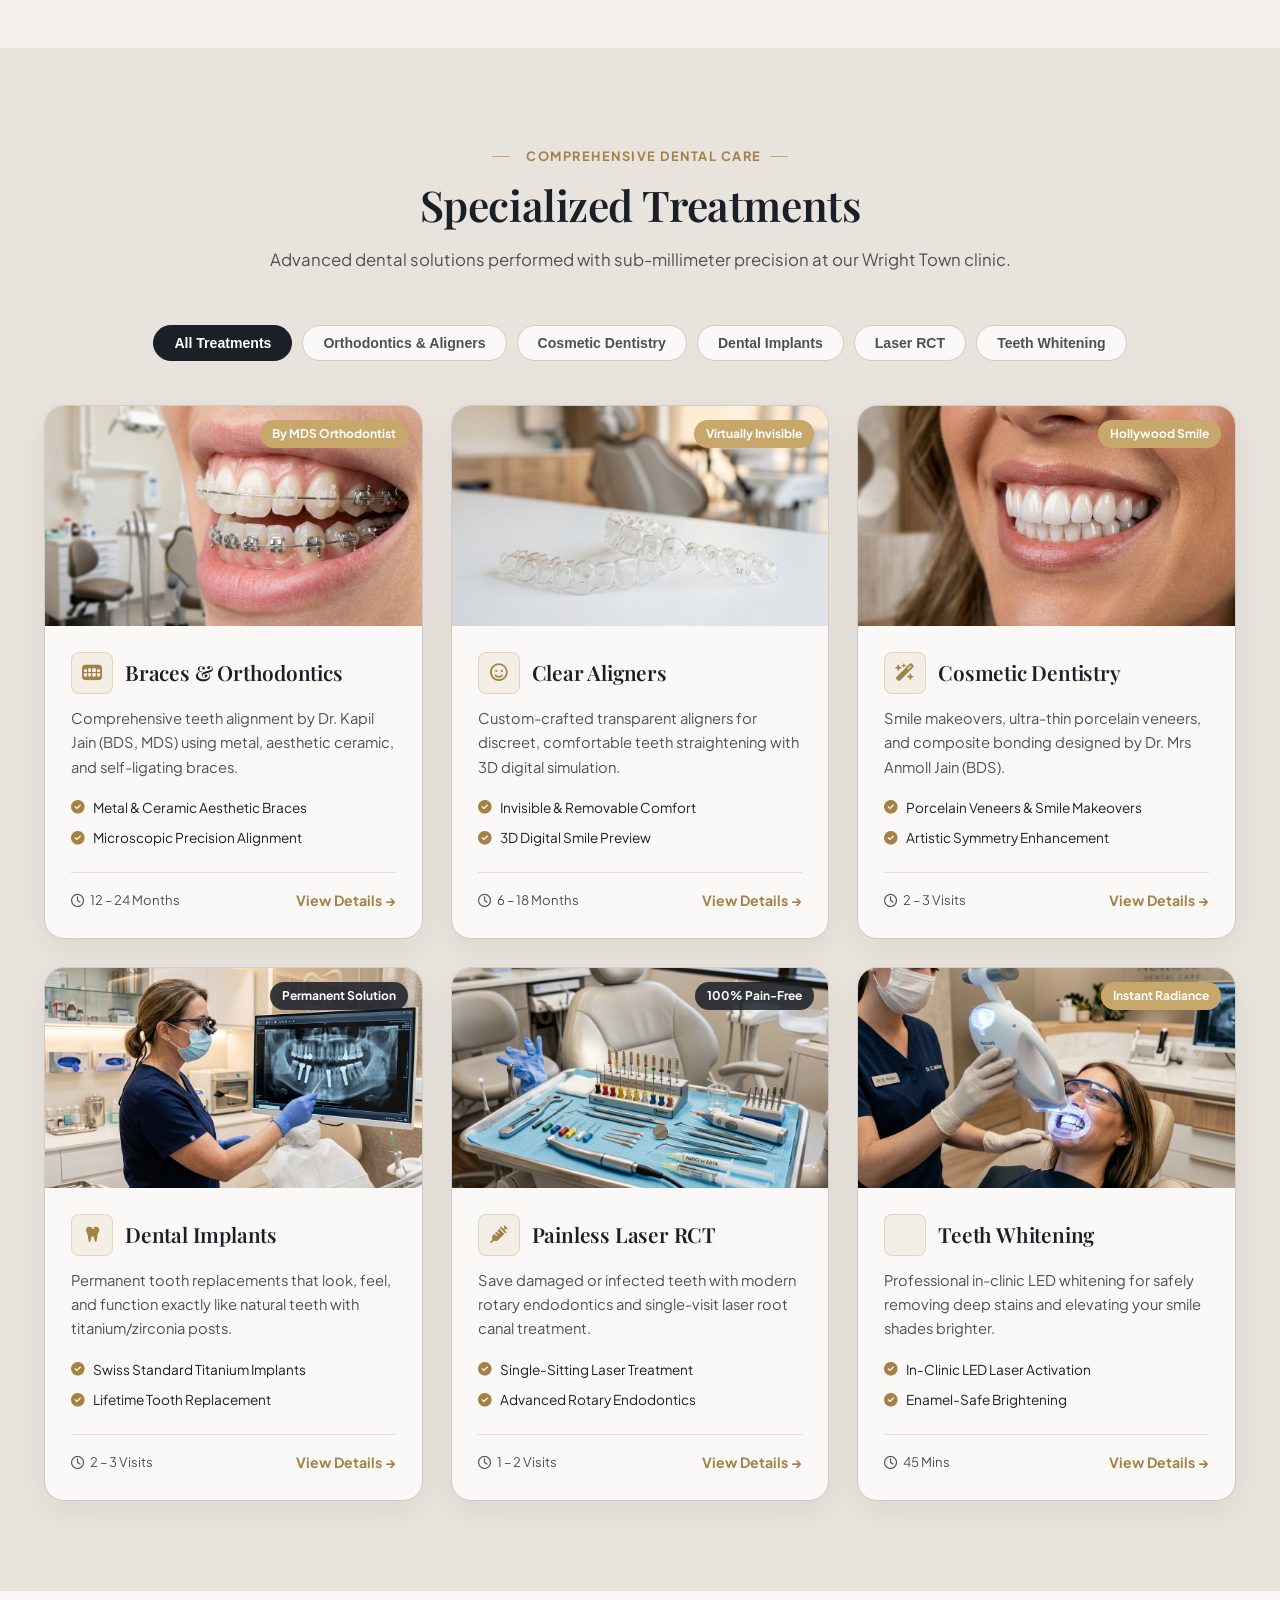
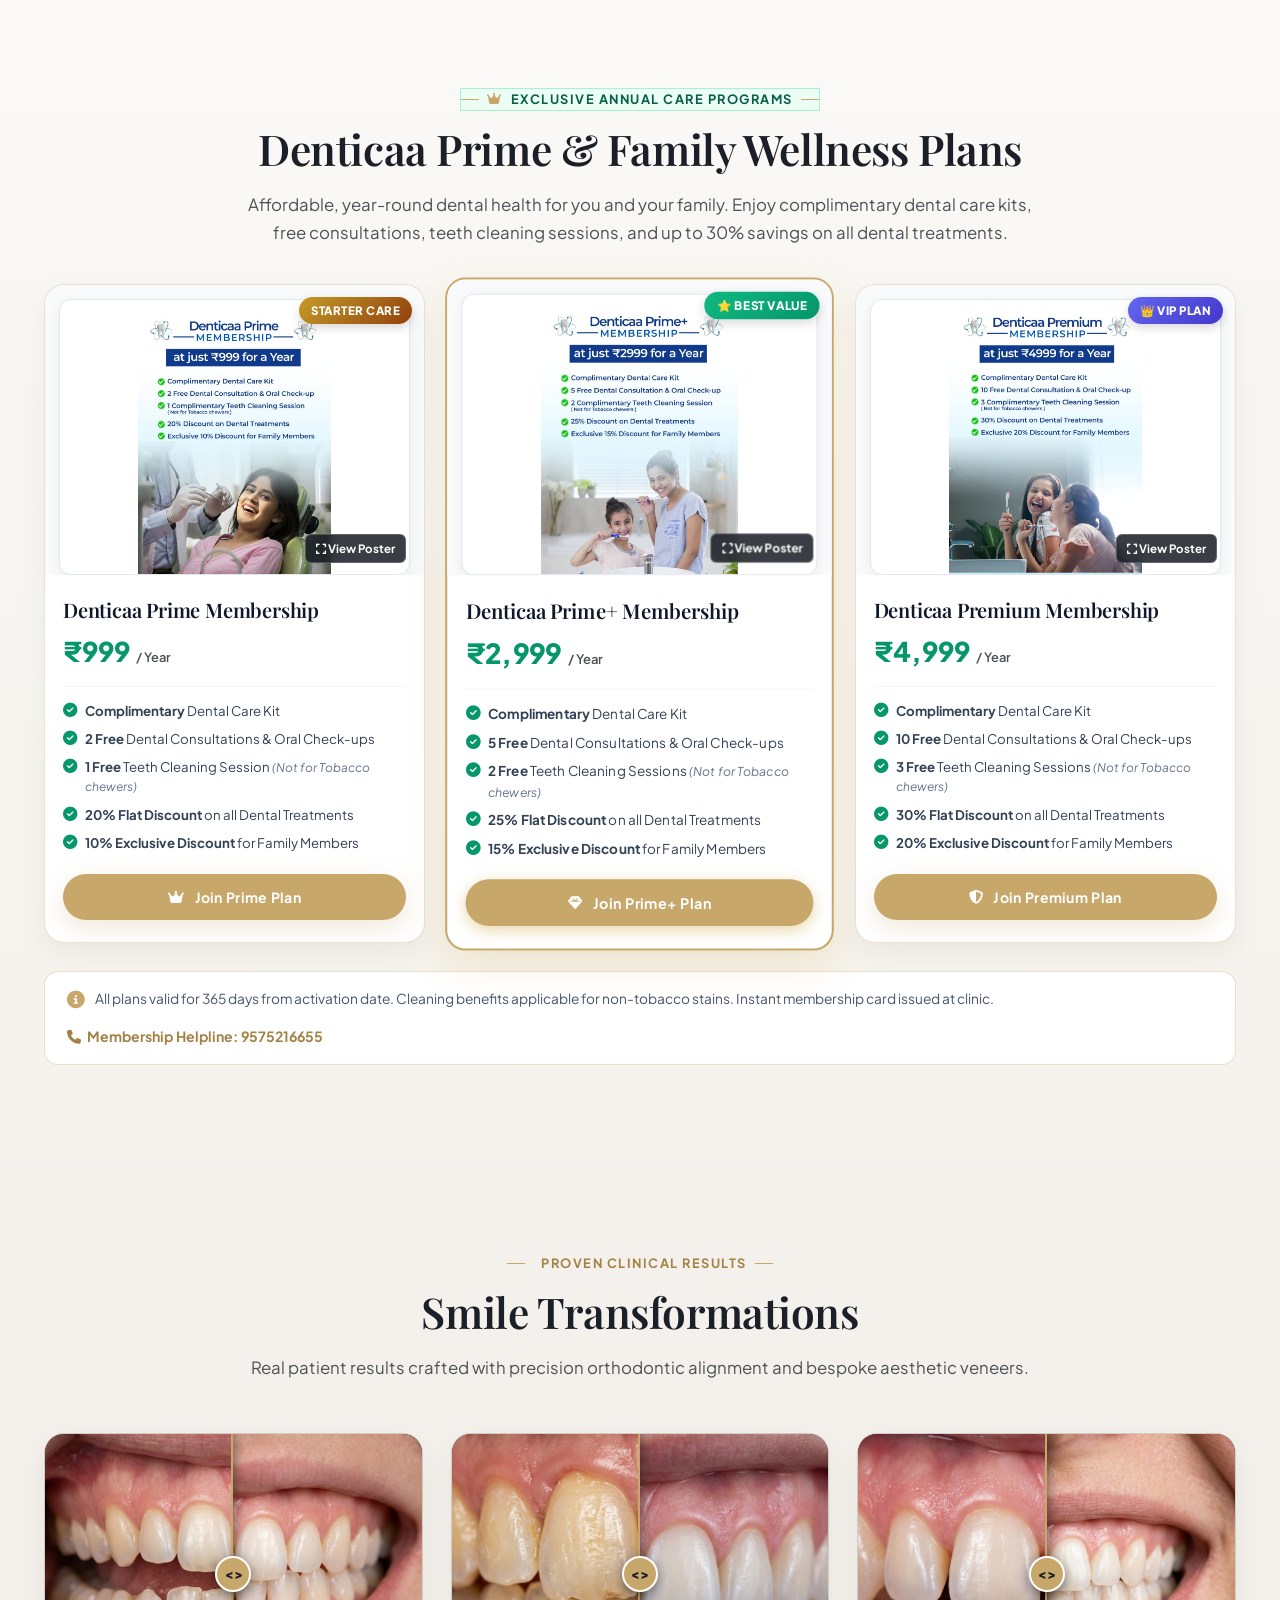
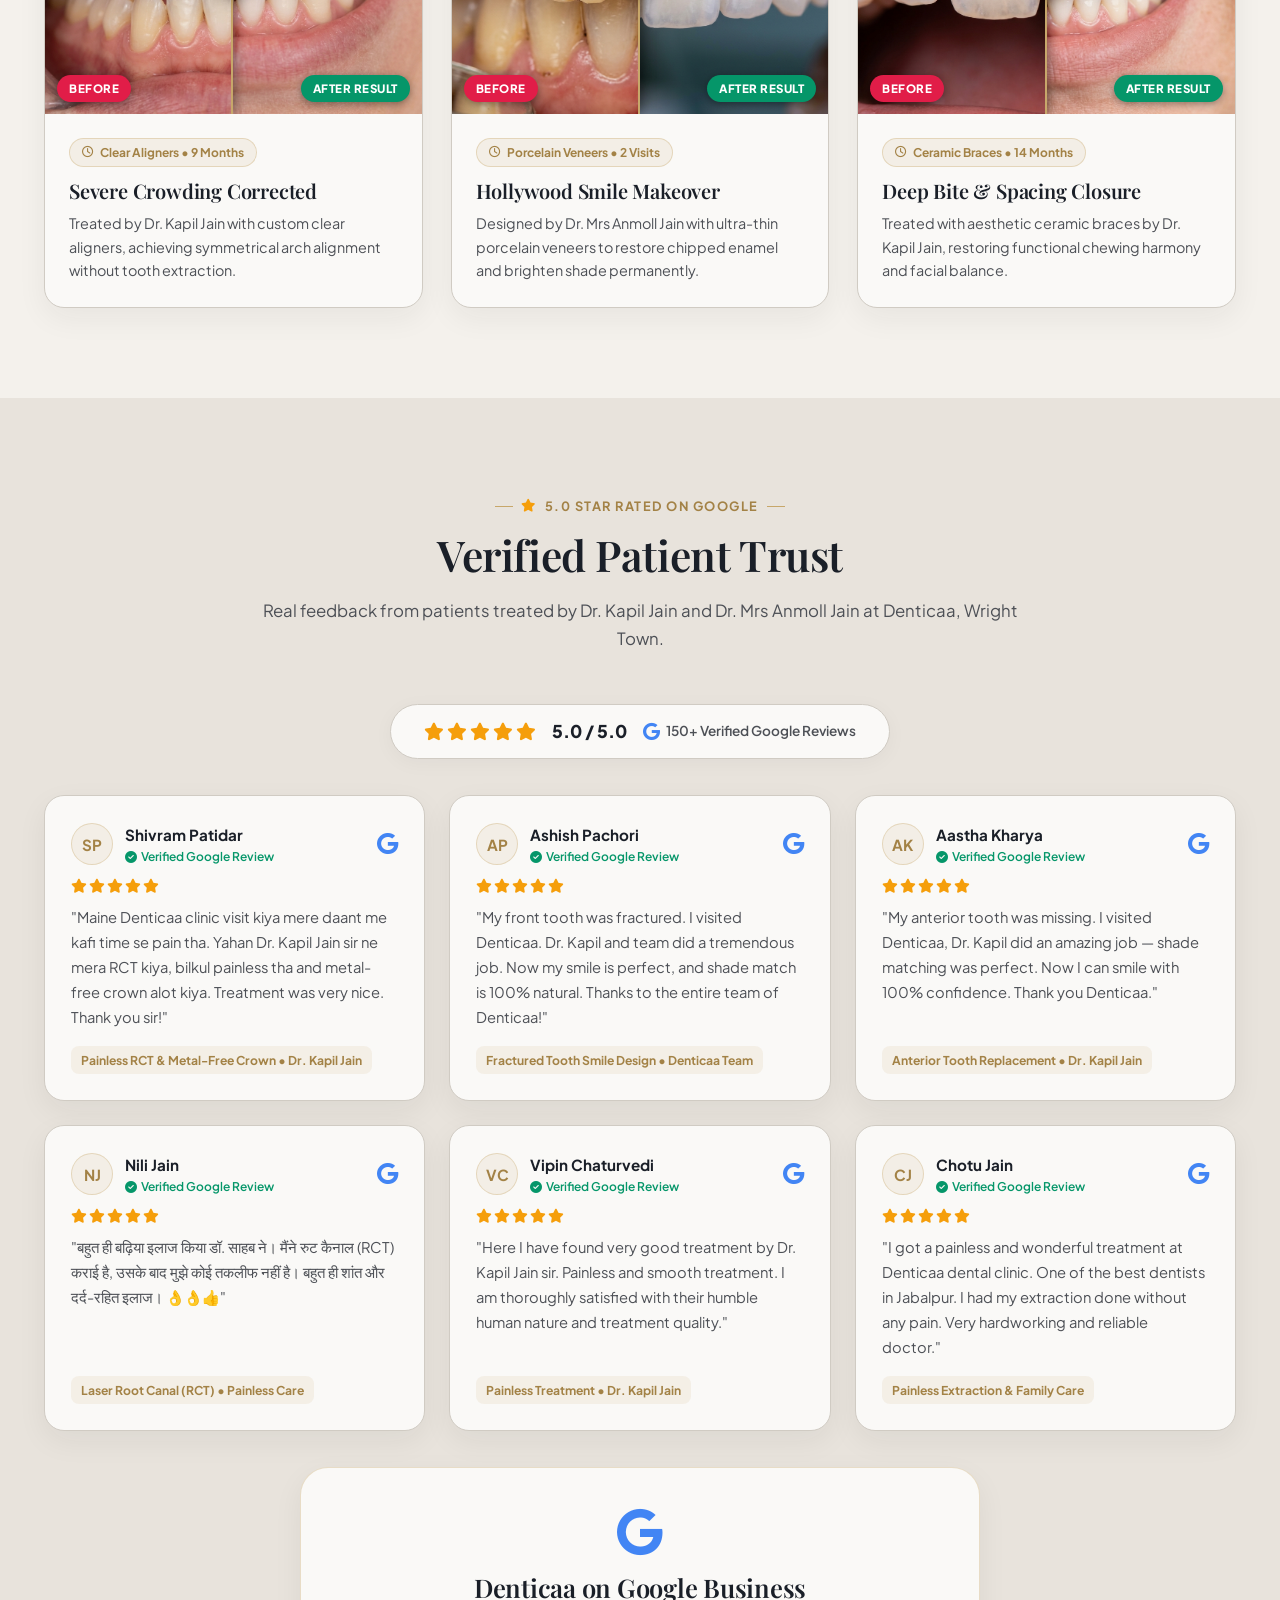
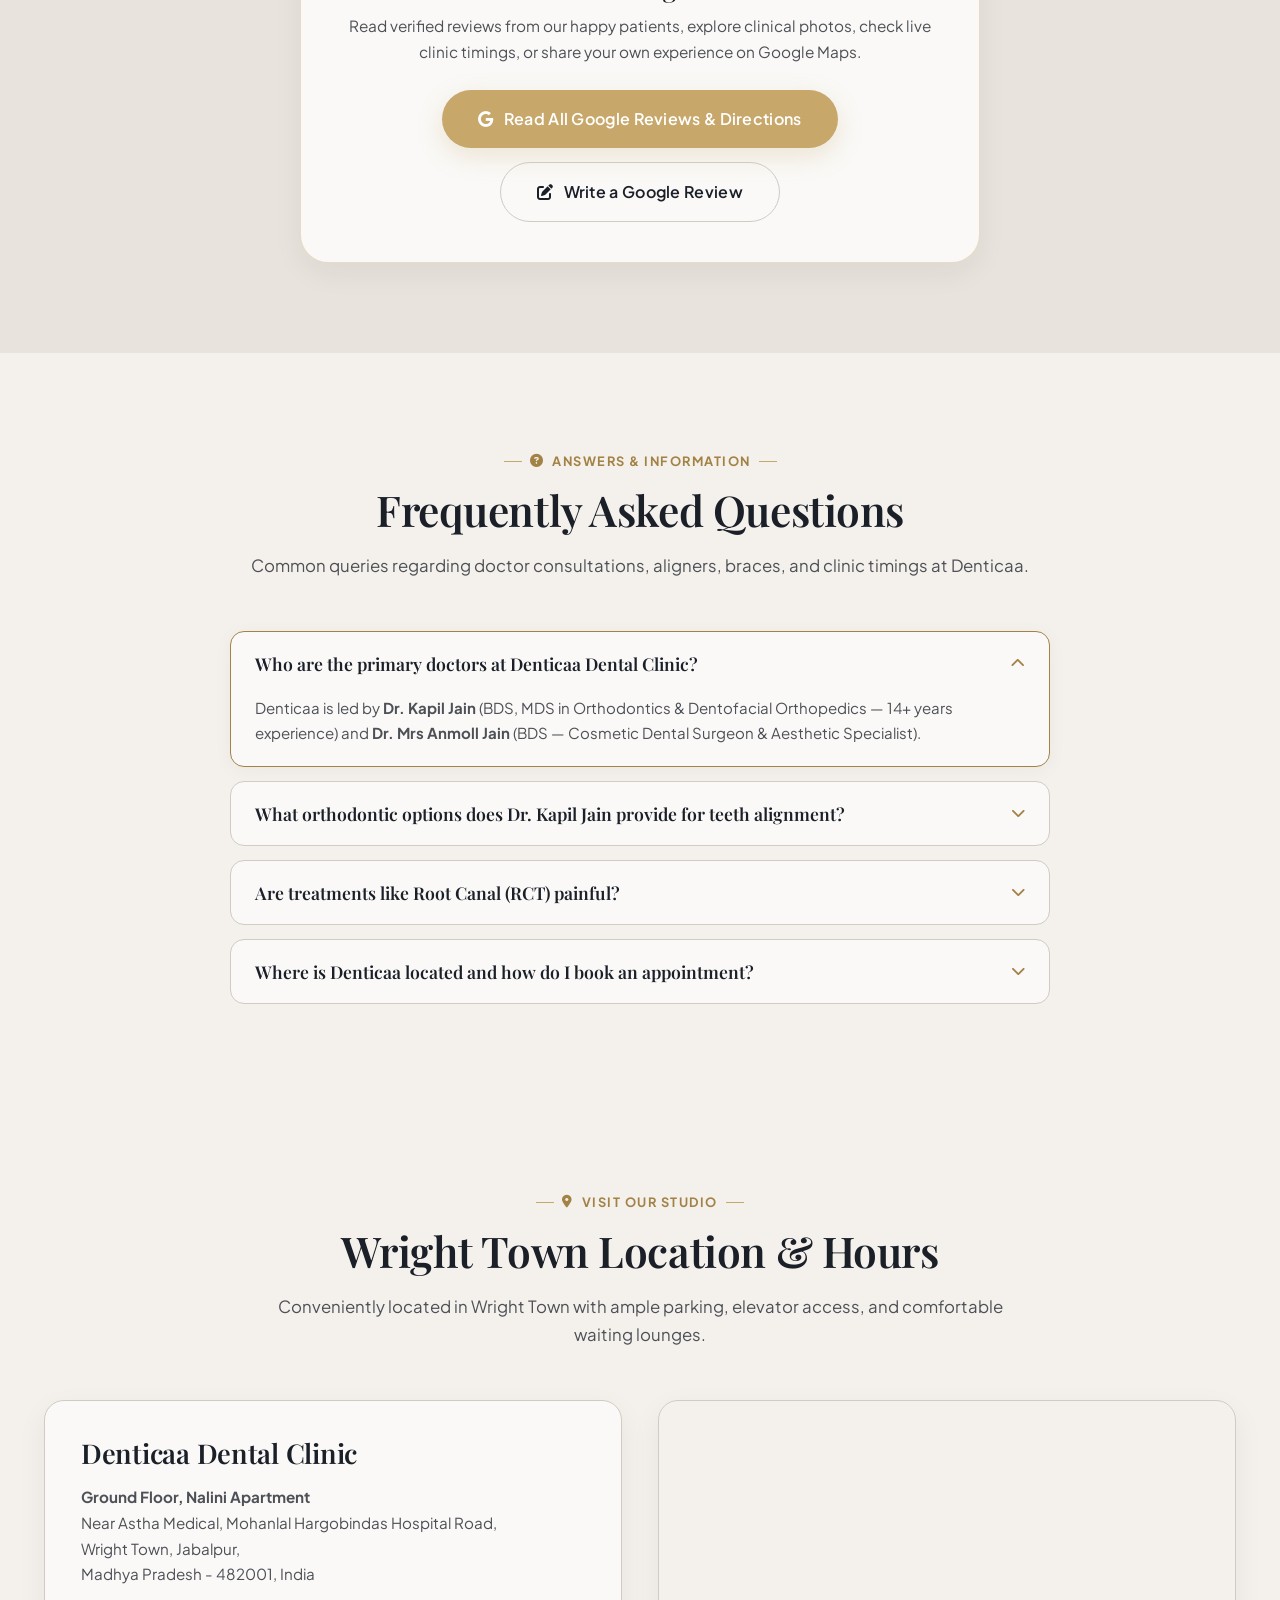
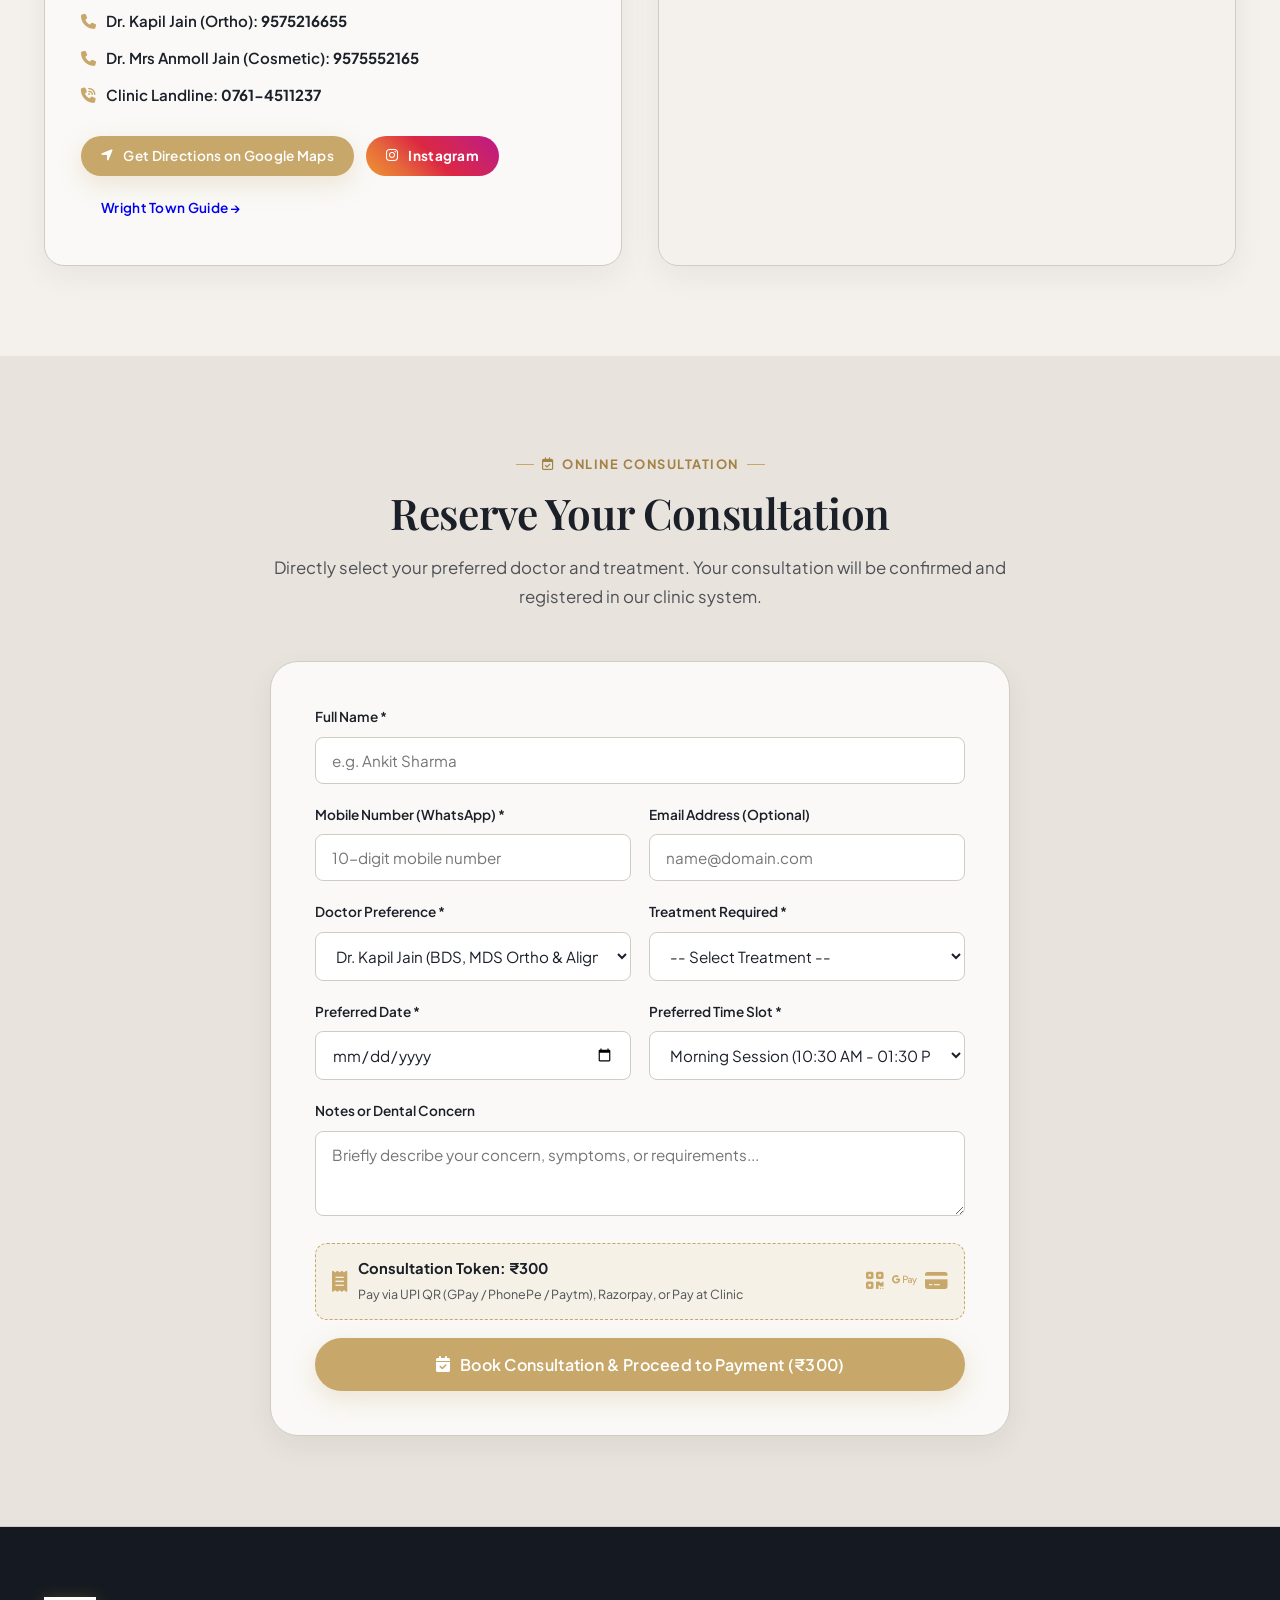
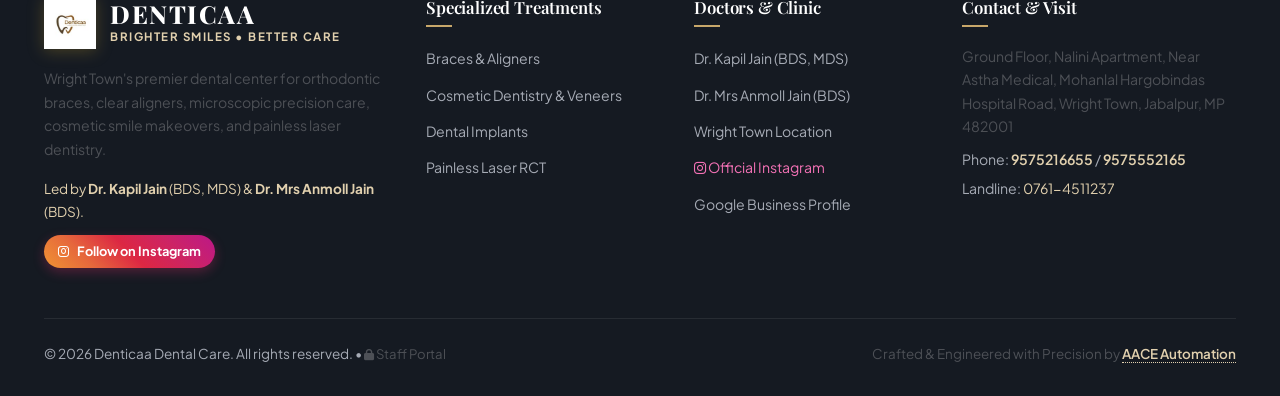
==== commit 35900b31: "Update contact numbers, Instagram social links, Clinicia admin integration, and membership posters" ====
--- a/index.html
+++ b/index.html
@@ -124,6 +124,9 @@
           <span class="top-bar-item">
             <i class="fa-solid fa-location-dot"></i> Nalini Apartment, Wright Town, Jabalpur
           </span>
+          <a href="https://www.instagram.com/denticaa_dentalclinicjabalpur/" target="_blank" rel="noopener" class="top-bar-item" style="color: #F472B6;">
+            <i class="fa-brands fa-instagram"></i> Instagram
+          </a>
           <a href="https://share.google/zvPliYFQsg9r5Zfgi" target="_blank" class="top-bar-item" style="color: var(--gold-light);">
             <i class="fa-brands fa-google"></i> Google Verified Practice
           </a>
@@ -215,7 +218,7 @@
               <i class="fa-solid fa-phone" style="color: var(--gold-primary);"></i> Call: 9575216655
             </a>
             <a href="https://wa.me/917509194919?text=Hello%20Denticaa,%20I%20would%20like%20to%20book%20an%20appointment" target="_blank" class="hero-contact-link">
-              <i class="fa-brands fa-whatsapp" style="color: #25D366;"></i> WhatsApp: 7509194919
+              <i class="fa-brands fa-whatsapp" style="color: #25D366;"></i> Book on WhatsApp
             </a>
           </div>
         </div>
@@ -449,7 +452,7 @@
             <a href="#booking" onclick="preselectDoctor('Dr. Mrs Anmoll Jain')" class="btn btn-gold btn-md">
               <i class="fa-solid fa-calendar-check"></i> Book with Dr. Anmoll
             </a>
-            <a href="https://wa.me/919575552165?text=Hello%20Dr.%20Anmoll%20Jain,%20I%20would%20like%20to%20consult%20regarding%20cosmetic%20dentistry" target="_blank" class="btn btn-dark btn-md">
+            <a href="https://wa.me/917509194919?text=Hello%20Dr.%20Anmoll%20Jain,%20I%20would%20like%20to%20consult%20regarding%20cosmetic%20dentistry" target="_blank" class="btn btn-dark btn-md">
               <i class="fa-brands fa-whatsapp" style="color: #34D399;"></i> WhatsApp Consultation
             </a>
           </div>
@@ -721,34 +724,6 @@
             <div class="plan-card-footer">
               <button type="button" onclick="openPlanEnrollModal('Denticaa Premium (₹4,999/Yr)', '₹4,999')" class="btn btn-gold plan-btn">
                 <i class="fa-solid fa-shield-halved"></i> Join Premium Plan
-              </button>
-            </div>
-          </div>
-        </div>
-
-        <!-- Plan 4: Denticaa Family Wellness Plan (₹999) -->
-        <div class="plan-card">
-          <div class="plan-ribbon" style="background: linear-gradient(135deg, #EC4899, #BE185D);">👨‍👩‍👧‍👦 Whole Family</div>
-          <div class="plan-poster-wrap" onclick="openPlanPosterModal('images/plans/plan-family-wellness.jpg', 'Denticaa Family Wellness Plan')">
-            <img src="images/plans/plan-family-wellness.jpg" alt="Denticaa Family Wellness Starting at Just ₹999 for 01 Year" class="plan-poster-img" loading="lazy">
-            <span class="plan-poster-zoom-hint"><i class="fa-solid fa-expand"></i> View Poster</span>
-          </div>
-          <div class="plan-body">
-            <h3 class="plan-name">Denticaa Family Wellness</h3>
-            <div class="plan-price-wrap">
-              <span class="plan-price" style="font-size:1.35rem;">From ₹999</span>
-              <span class="plan-period">/ 01 Year</span>
-            </div>
-            <ul class="plan-features-list">
-              <li><i class="fa-solid fa-circle-check"></i> <span><strong>Complete Family Oral Cover</strong> (Parents, Kids & Seniors)</span></li>
-              <li><i class="fa-solid fa-circle-check"></i> <span><strong>Child Dental Screenings</strong> (Cavity & Alignment Check)</span></li>
-              <li><i class="fa-solid fa-circle-check"></i> <span><strong>Preventative Consultations</strong> for Whole Household</span></li>
-              <li><i class="fa-solid fa-circle-check"></i> <span><strong>Priority Direct Scheduling</strong> with Dr. Kapil & Dr. Anmoll</span></li>
-              <li><i class="fa-solid fa-circle-check"></i> <span><strong>Wright Town Clinic</strong> Dedicated Reception Care</span></li>
-            </ul>
-            <div class="plan-card-footer">
-              <button type="button" onclick="openPlanEnrollModal('Denticaa Family Wellness (₹999/Yr)', 'From ₹999')" class="btn btn-gold plan-btn">
-                <i class="fa-solid fa-people-roof"></i> Get Family Plan
               </button>
             </div>
           </div>
@@ -1082,6 +1057,9 @@
             <a href="https://share.google/zvPliYFQsg9r5Zfgi" target="_blank" class="btn btn-gold btn-sm">
               <i class="fa-solid fa-location-arrow"></i> Get Directions on Google Maps
             </a>
+            <a href="https://www.instagram.com/denticaa_dentalclinicjabalpur/" target="_blank" rel="noopener" class="btn btn-dark btn-sm" style="background: linear-gradient(45deg, #f09433 0%, #e6683c 25%, #dc2743 50%, #cc2366 75%, #bc1888 100%); border: none; color: #FFFFFF; font-weight: 700;">
+              <i class="fa-brands fa-instagram"></i> Instagram
+            </a>
             <a href="dentist-in-wright-town-jabalpur.html" class="btn btn-dark btn-sm">
               Wright Town Guide →
             </a>
@@ -1211,9 +1189,14 @@
           <p style="font-size: 0.88rem; line-height: 1.7; color: var(--text-muted); margin-bottom: 16px;">
             Wright Town's premier dental center for orthodontic braces, clear aligners, microscopic precision care, cosmetic smile makeovers, and painless laser dentistry.
           </p>
-          <p style="font-size: 0.85rem; color: var(--gold-light);">
+          <p style="font-size: 0.85rem; color: var(--gold-light); margin-bottom: 12px;">
             Led by <strong>Dr. Kapil Jain</strong> (BDS, MDS) & <strong>Dr. Mrs Anmoll Jain</strong> (BDS).
           </p>
+          <div style="display: flex; gap: 10px; align-items: center; flex-wrap: wrap;">
+            <a href="https://www.instagram.com/denticaa_dentalclinicjabalpur/" target="_blank" rel="noopener" style="display: inline-flex; align-items: center; gap: 8px; background: linear-gradient(45deg, #f09433 0%, #e6683c 25%, #dc2743 50%, #cc2366 75%, #bc1888 100%); color: #FFFFFF; font-size: 0.8rem; font-weight: 700; padding: 6px 14px; border-radius: 50px; text-decoration: none; box-shadow: 0 4px 12px rgba(225, 48, 108, 0.3);">
+              <i class="fa-brands fa-instagram"></i> Follow on Instagram
+            </a>
+          </div>
         </div>
 
         <div class="footer-col">
@@ -1232,6 +1215,7 @@
             <li><a href="doctors/dr-kapiil-jain.html">Dr. Kapil Jain (BDS, MDS)</a></li>
             <li><a href="doctors/dr-mrs-anmoll-jain.html">Dr. Mrs Anmoll Jain (BDS)</a></li>
             <li><a href="dentist-in-wright-town-jabalpur.html">Wright Town Location</a></li>
+            <li><a href="https://www.instagram.com/denticaa_dentalclinicjabalpur/" target="_blank" rel="noopener" style="color: #F472B6;"><i class="fa-brands fa-instagram"></i> Official Instagram</a></li>
             <li><a href="https://share.google/zvPliYFQsg9r5Zfgi" target="_blank">Google Business Profile</a></li>
           </ul>
         </div>
@@ -1277,6 +1261,7 @@
       <span class="ai-pulse-dot"></span>
     </button>
   </div>
+
 
   <!-- PLAN POSTER LIGHTBOX MODAL -->
   <div id="planPosterModal" style="display: none; position: fixed; inset: 0; background: rgba(0,0,0,0.85); backdrop-filter: blur(8px); z-index: 10000; align-items: center; justify-content: center; padding: 20px;" onclick="if(event.target===this) closePlanPosterModal()">
--- a/css/components.css
+++ b/css/components.css
@@ -1915,8 +1915,8 @@
 
 .plans-grid {
   display: grid;
-  grid-template-columns: repeat(4, 1fr);
-  gap: 22px;
+  grid-template-columns: repeat(3, 1fr);
+  gap: 24px;
   margin-top: 36px;
 }
 
@@ -1967,7 +1967,7 @@
 .plan-poster-wrap {
   position: relative;
   width: 100%;
-  height: 280px;
+  height: 290px;
   overflow: hidden;
   background: #F8FAFC;
   cursor: pointer;
@@ -2018,7 +2018,7 @@
 
 .plan-name {
   font-family: var(--font-serif);
-  font-size: 1.22rem;
+  font-size: 1.25rem;
   color: #0F172A;
   margin-bottom: 6px;
   line-height: 1.3;
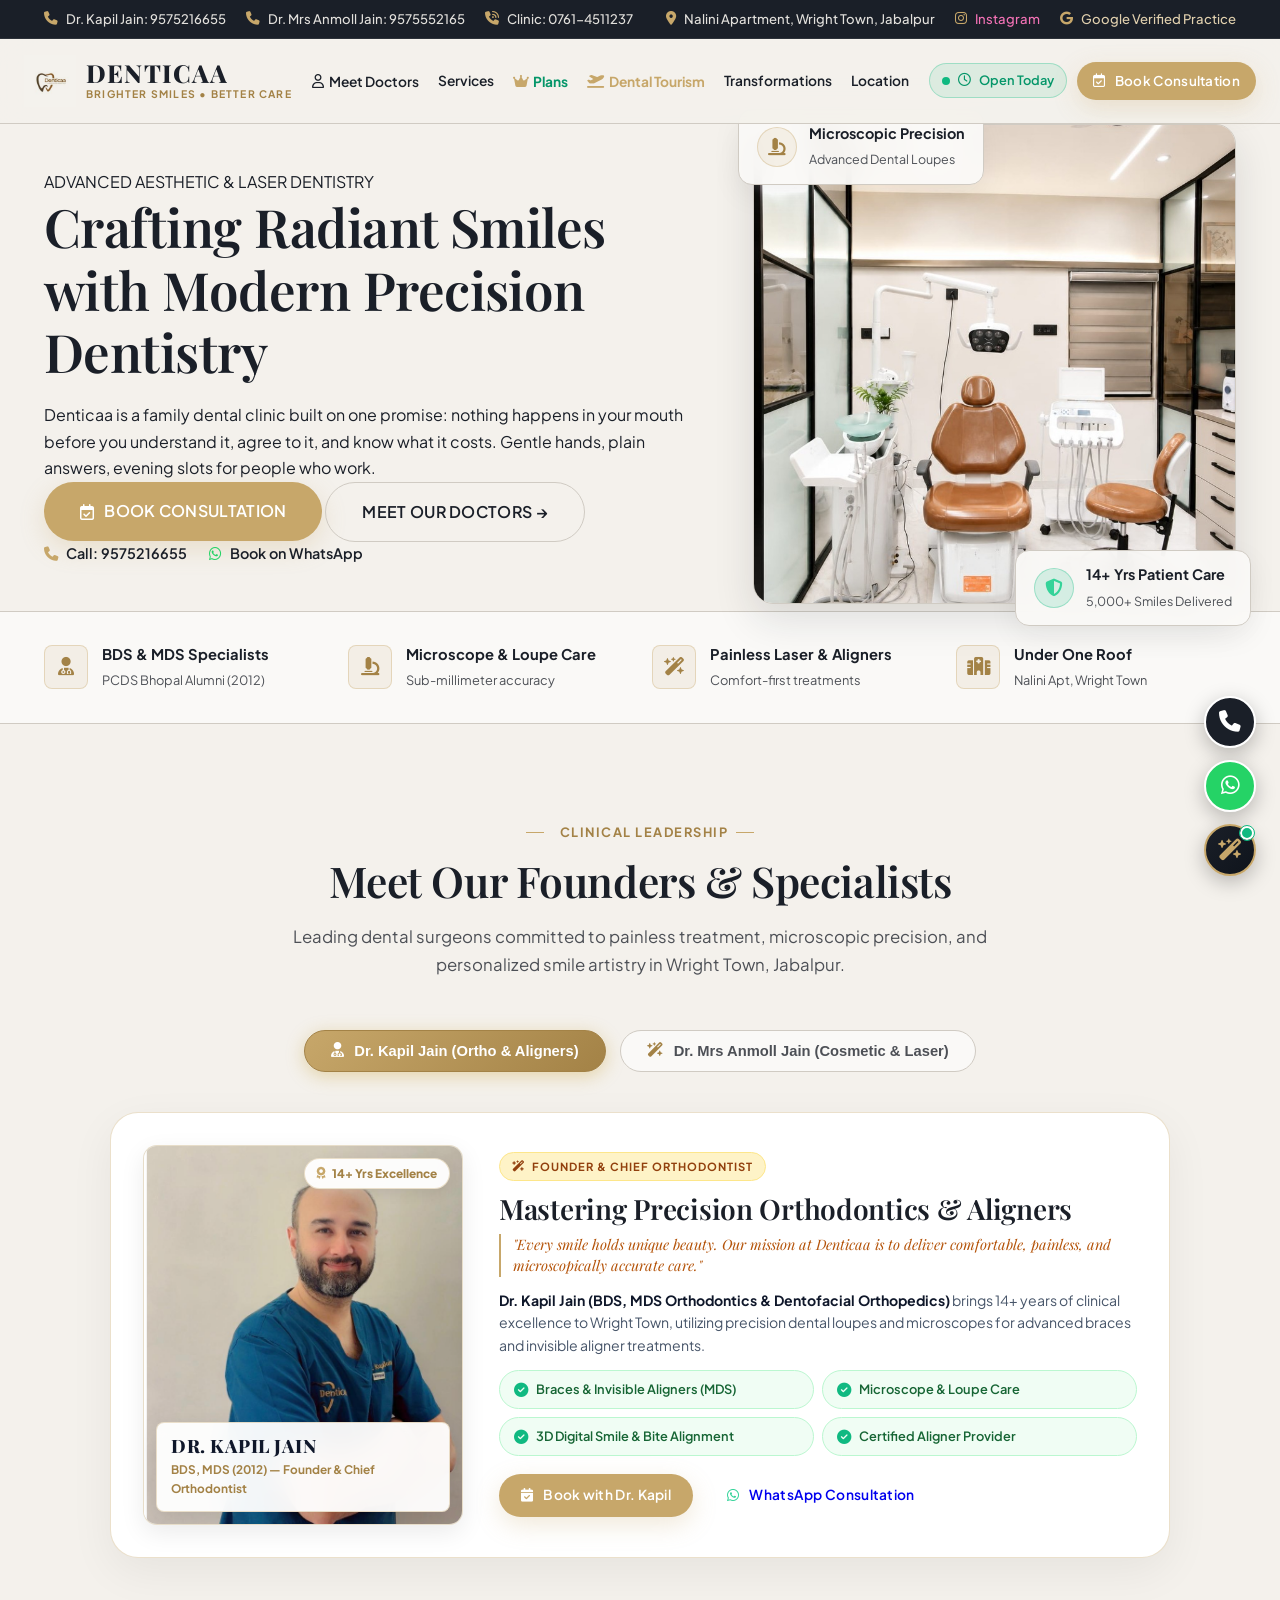
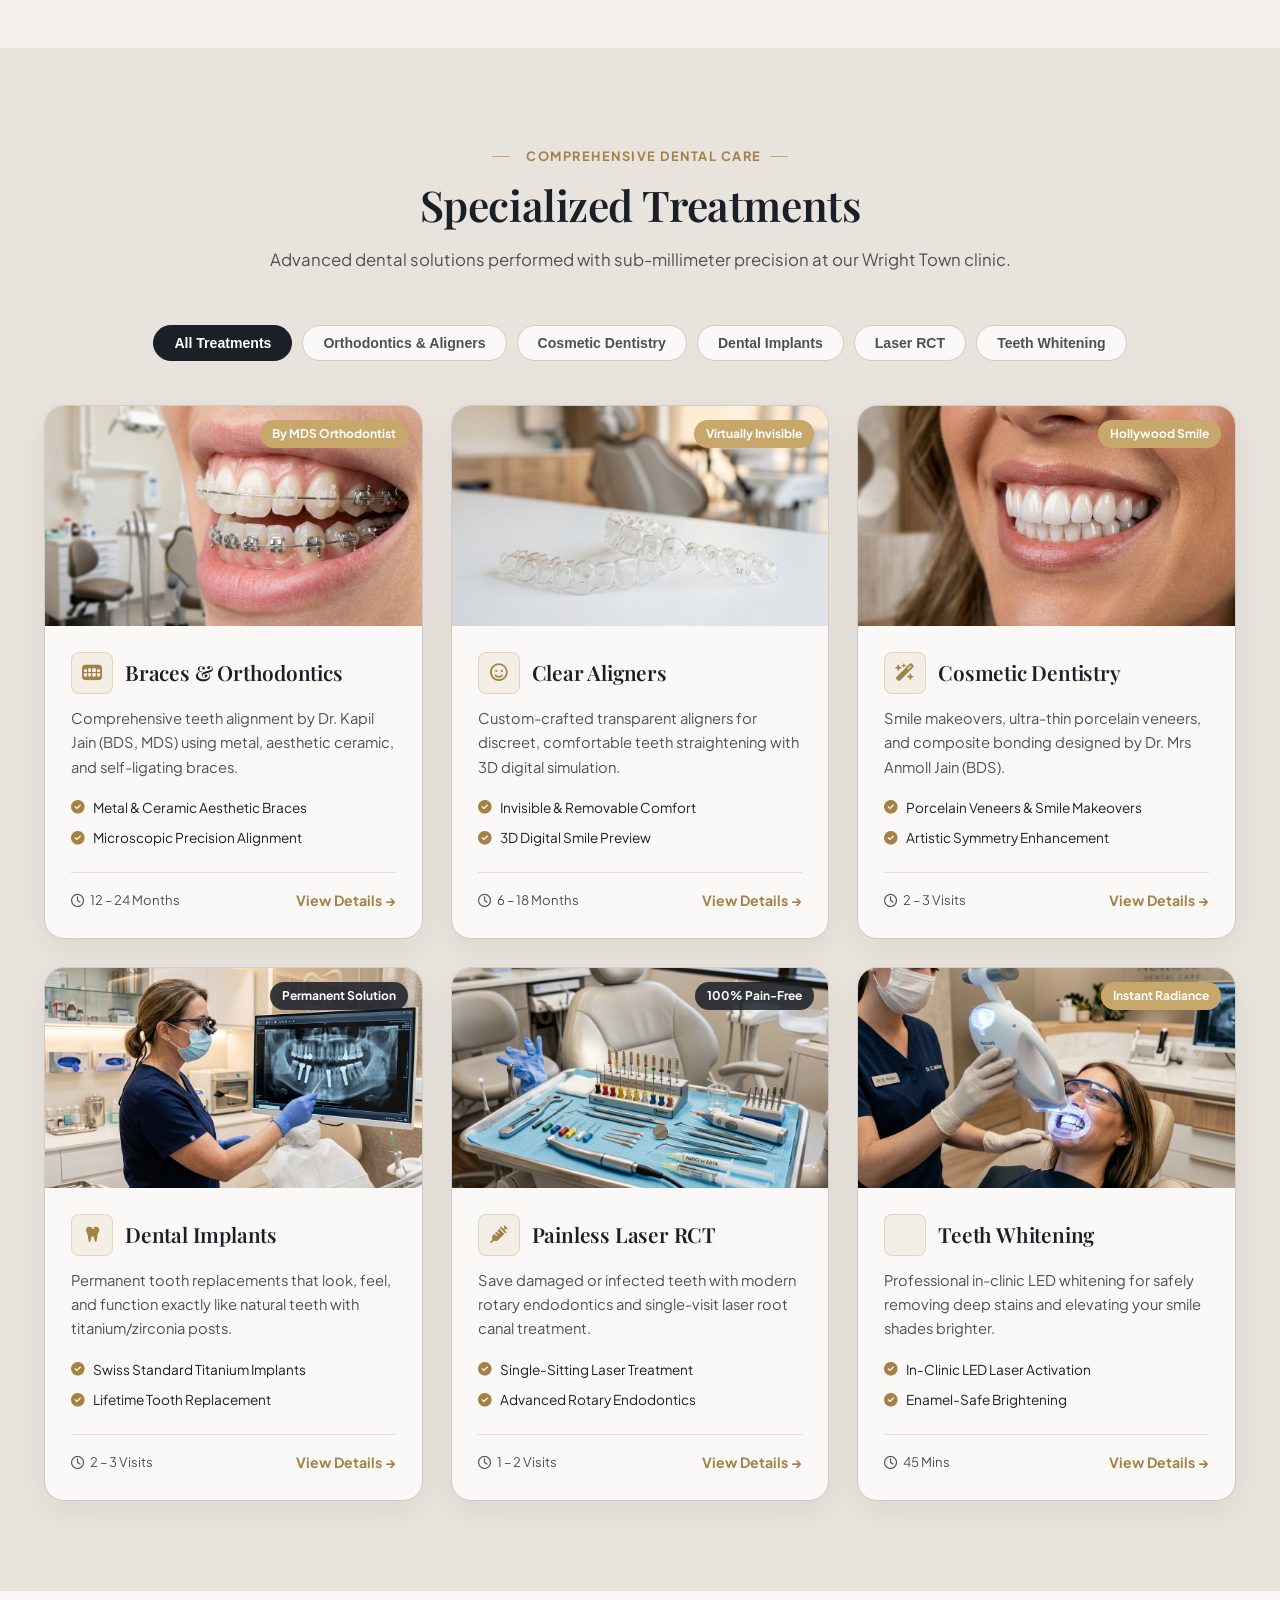
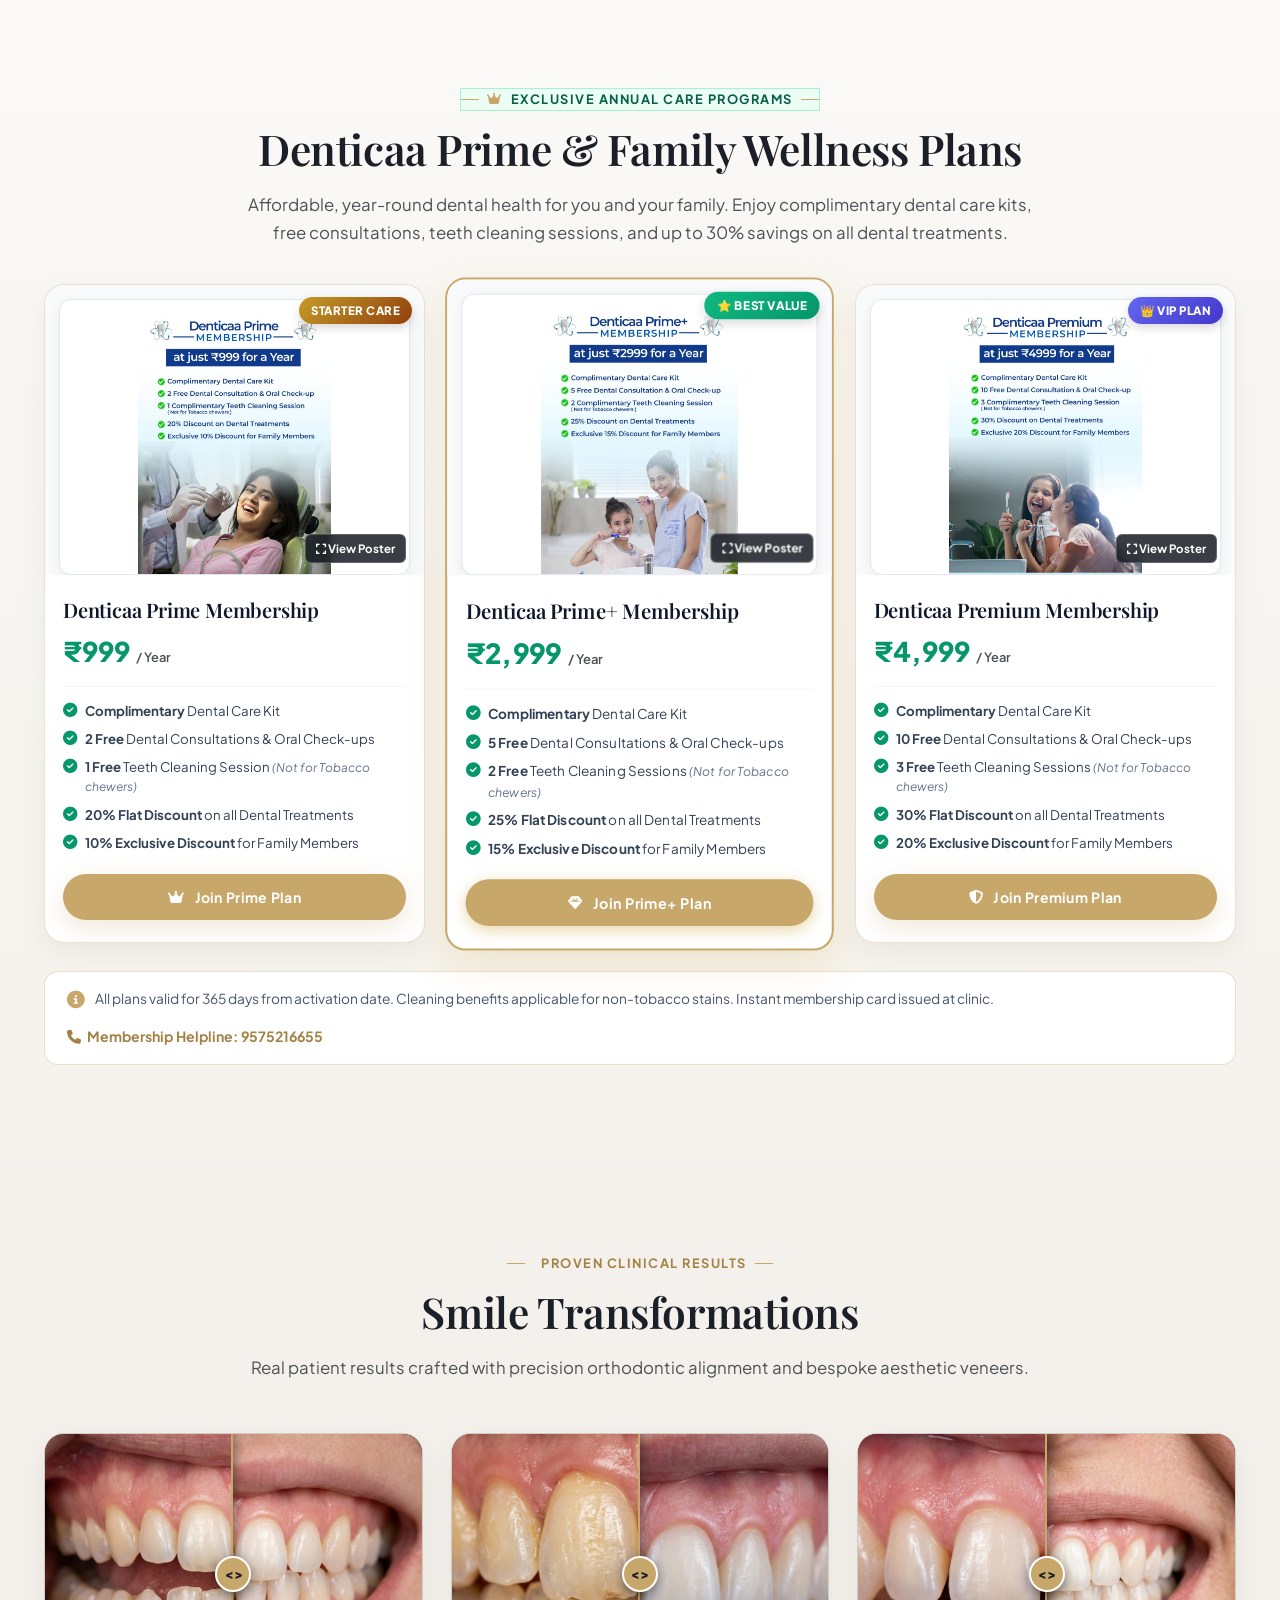
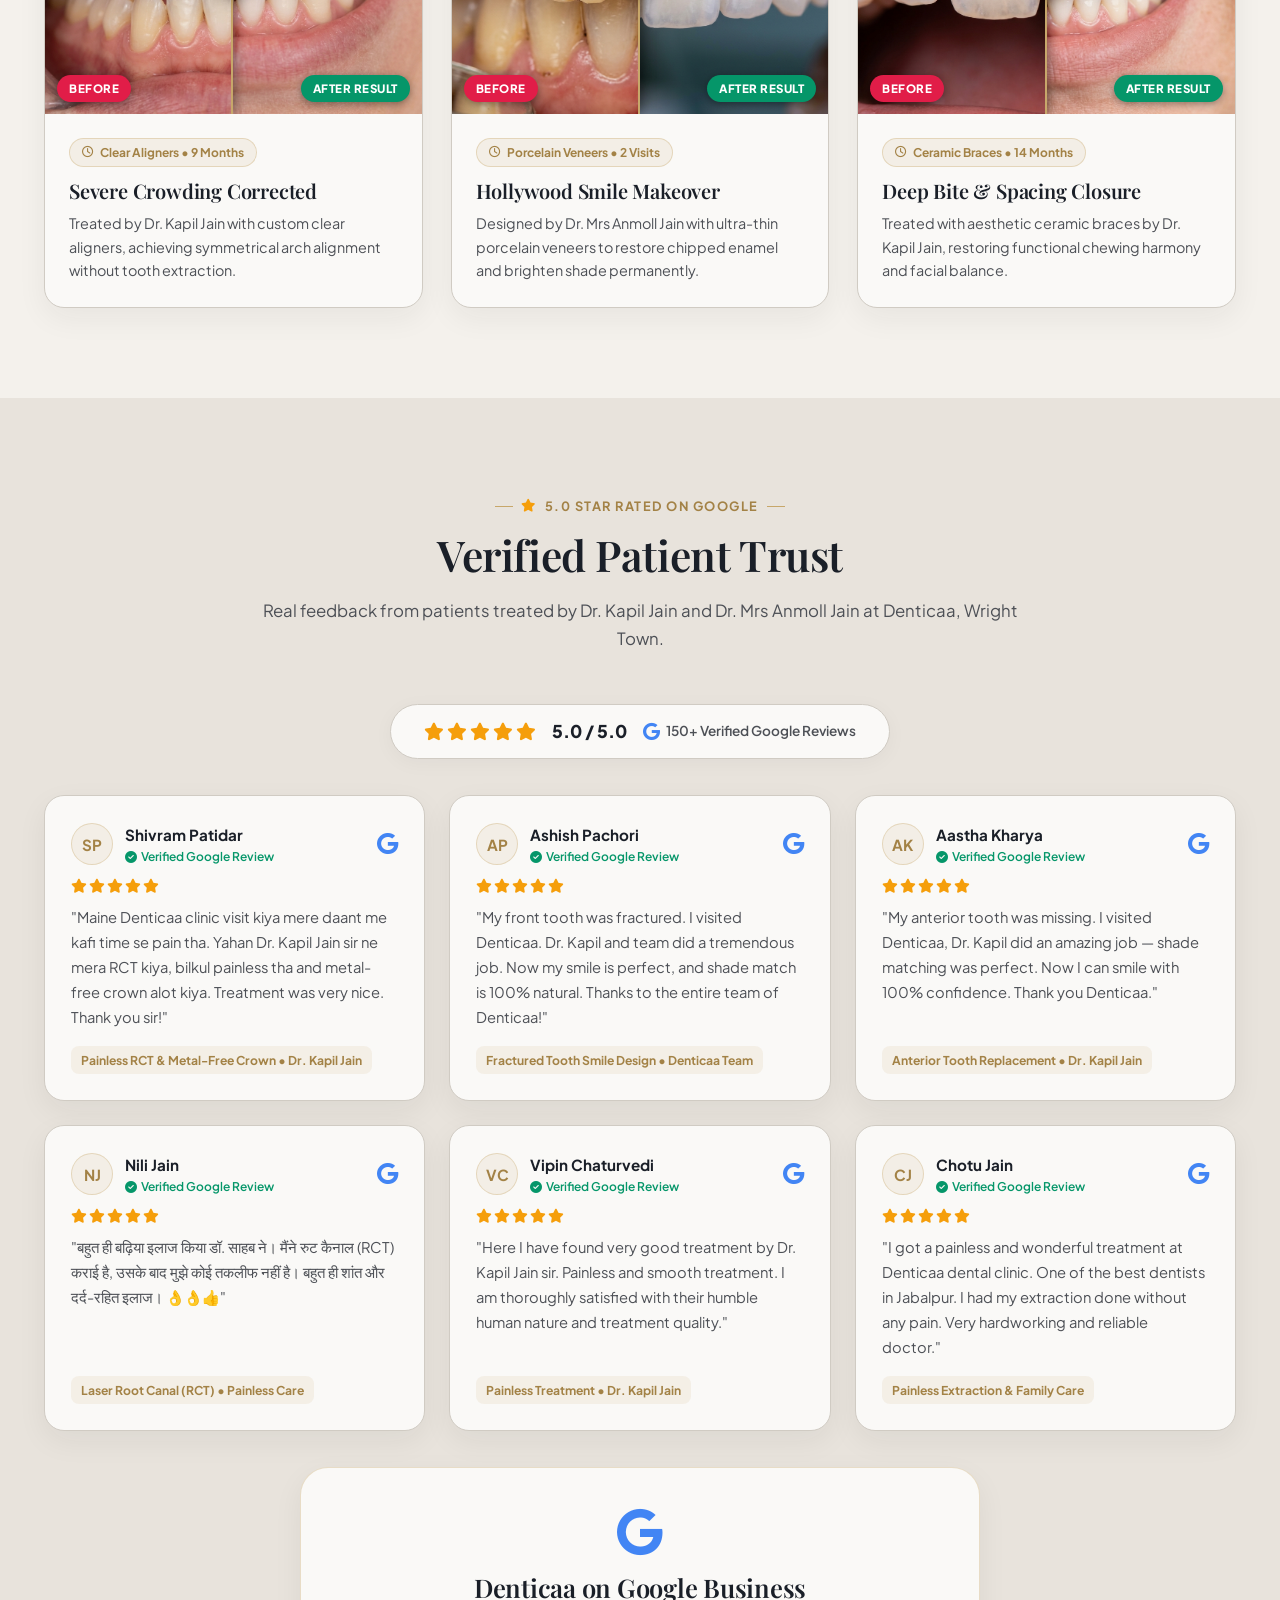
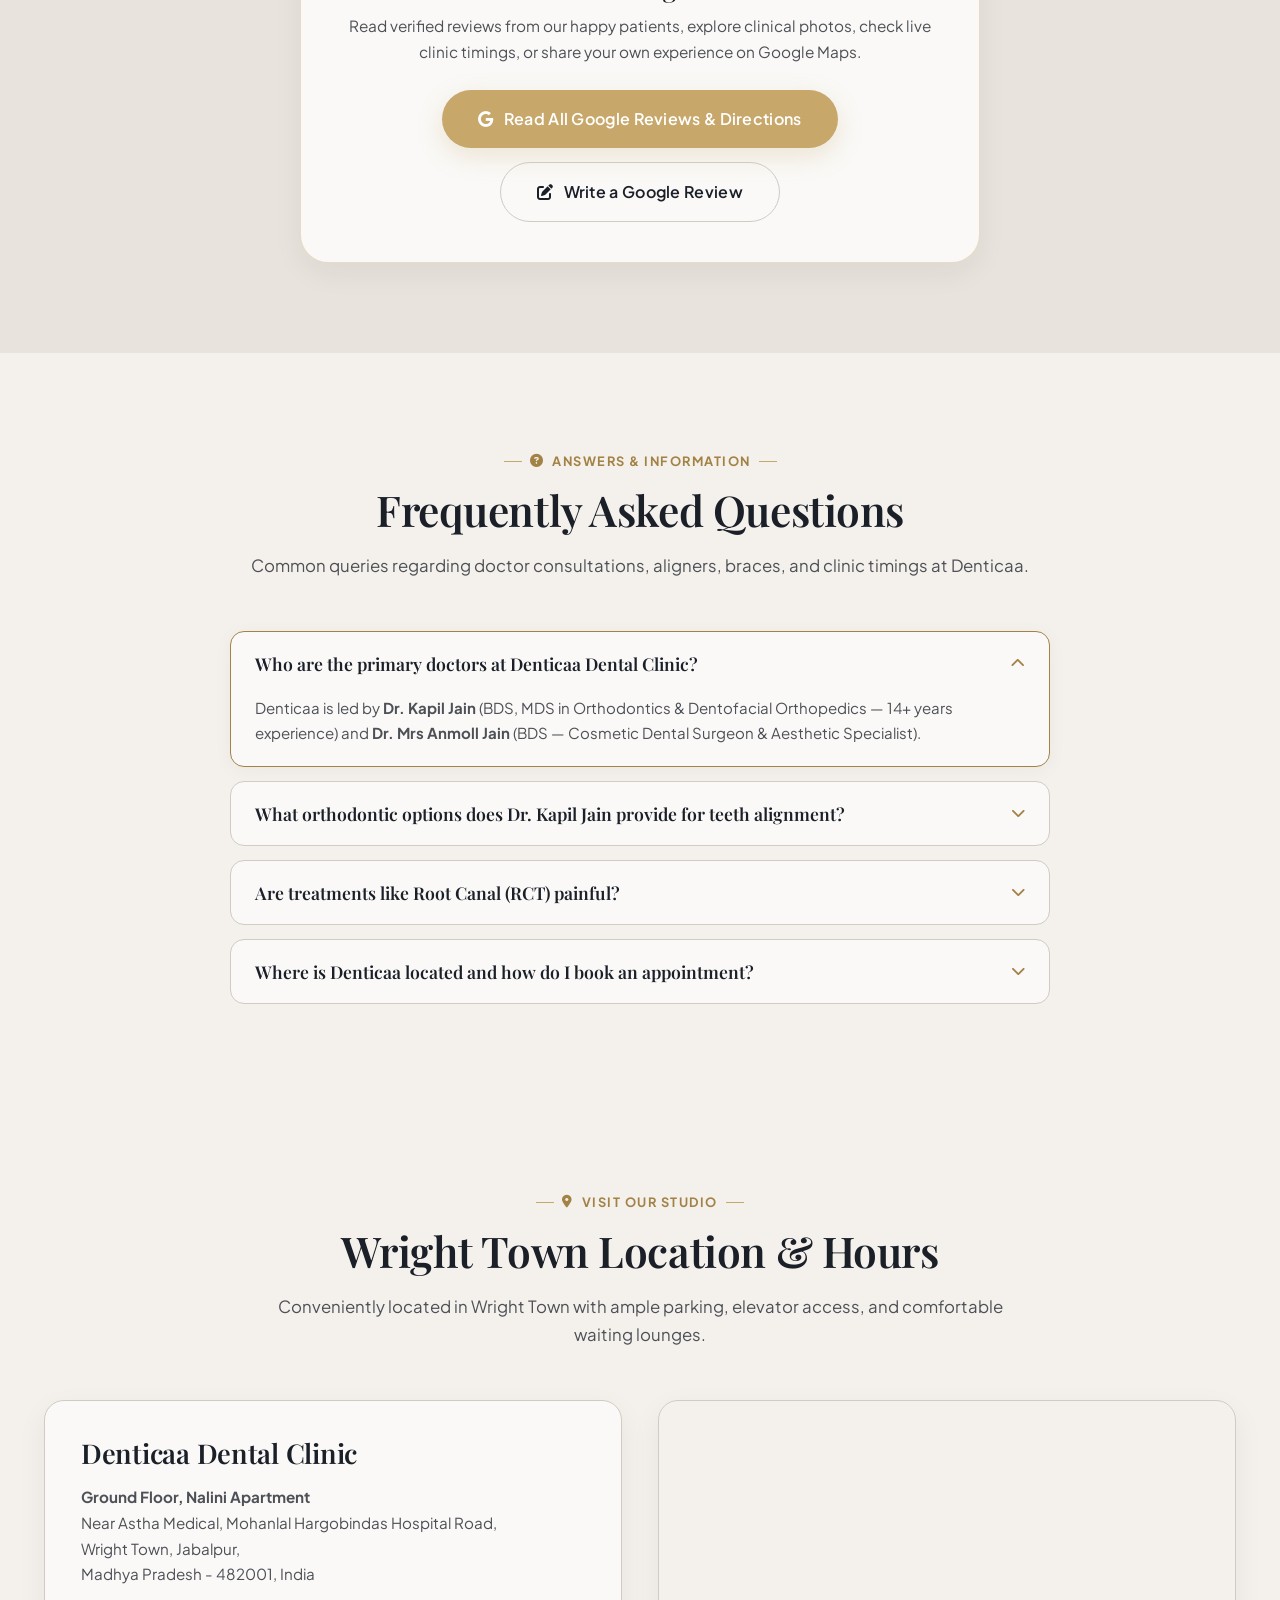
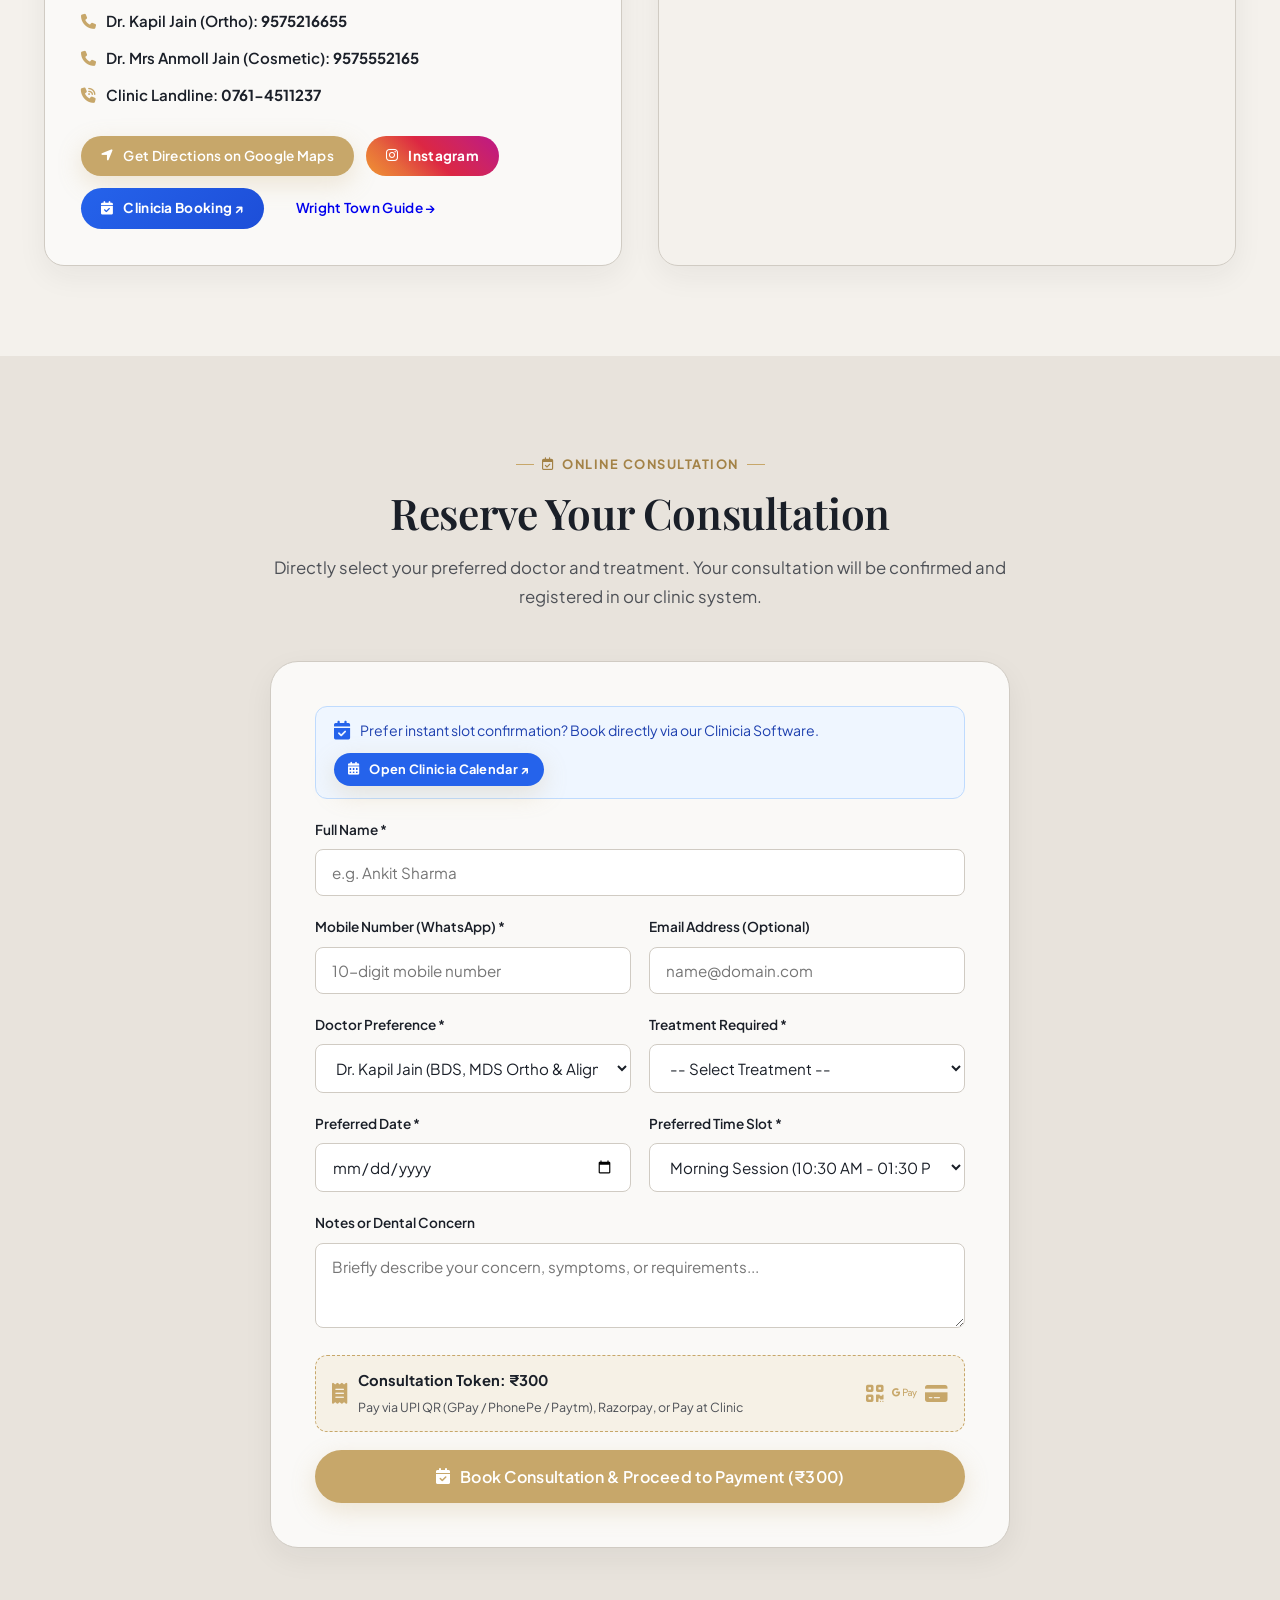
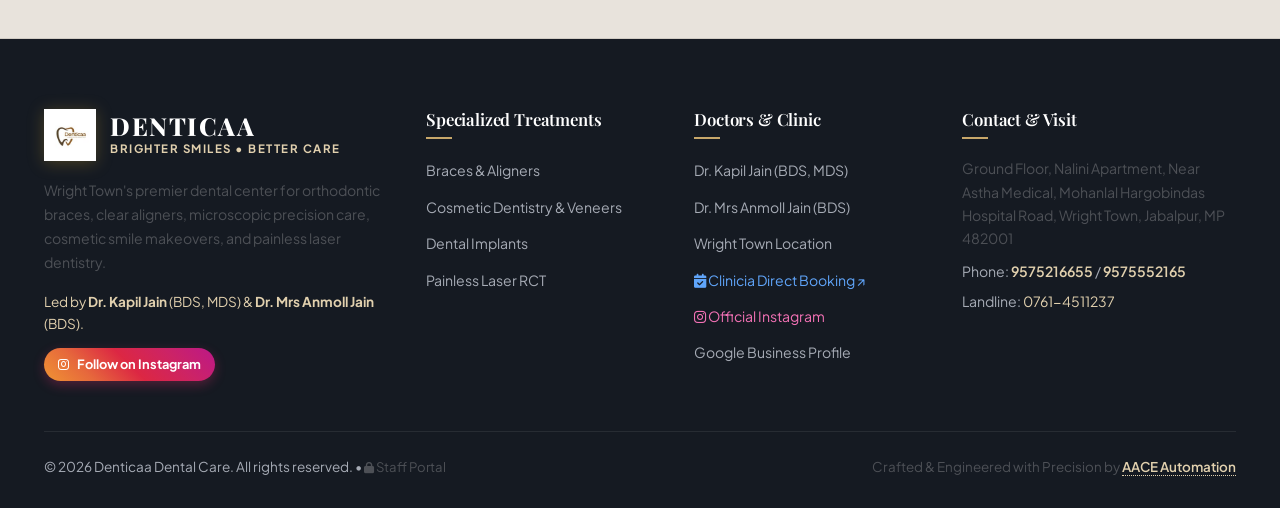
==== commit 900077eb: "Add Clinicia booking buttons to website NAP card, booking section, and Dr. Kapil profile" ====
--- a/index.html
+++ b/index.html
@@ -1053,13 +1053,16 @@
             </div>
           </div>
 
-          <div style="display: flex; gap: 12px; flex-wrap: wrap;">
+          <div style="display: flex; gap: 12px; flex-wrap: wrap; align-items: center;">
             <a href="https://share.google/zvPliYFQsg9r5Zfgi" target="_blank" class="btn btn-gold btn-sm">
               <i class="fa-solid fa-location-arrow"></i> Get Directions on Google Maps
             </a>
             <a href="https://www.instagram.com/denticaa_dentalclinicjabalpur/" target="_blank" rel="noopener" class="btn btn-dark btn-sm" style="background: linear-gradient(45deg, #f09433 0%, #e6683c 25%, #dc2743 50%, #cc2366 75%, #bc1888 100%); border: none; color: #FFFFFF; font-weight: 700;">
               <i class="fa-brands fa-instagram"></i> Instagram
             </a>
+            <a href="https://www.clinicia.com/calendar/book?u=kapiljain" target="_blank" rel="noopener" class="btn btn-dark btn-sm" style="background: linear-gradient(135deg, #2563EB, #1D4ED8); border: none; color: #FFFFFF; font-weight: 700;">
+              <i class="fa-solid fa-calendar-check"></i> Clinicia Booking ↗
+            </a>
             <a href="dentist-in-wright-town-jabalpur.html" class="btn btn-dark btn-sm">
               Wright Town Guide →
             </a>
@@ -1091,6 +1094,15 @@
       </div>
 
       <div class="booking-wrapper">
+        <div style="margin-bottom: 20px; background: #EFF6FF; border: 1.5px solid #BFDBFE; border-radius: 12px; padding: 12px 18px; display: flex; align-items: center; justify-content: space-between; flex-wrap: wrap; gap: 10px;">
+          <div style="display: flex; align-items: center; gap: 10px; font-size: 0.88rem; color: #1E40AF;">
+            <i class="fa-solid fa-calendar-check" style="font-size: 1.15rem; color: #2563EB;"></i>
+            <span>Prefer instant slot confirmation? Book directly via our Clinicia Software.</span>
+          </div>
+          <a href="https://www.clinicia.com/calendar/book?u=kapiljain" target="_blank" rel="noopener" class="btn btn-gold btn-sm" style="background: #2563EB; border-color: #2563EB; color: #FFFFFF; font-weight: 700; padding: 6px 14px; font-size: 0.8rem;">
+            <i class="fa-solid fa-calendar-days"></i> Open Clinicia Calendar ↗
+          </a>
+        </div>
         <form id="denticaaBookingForm">
           <div class="form-group">
             <label class="form-label" for="patientName">Full Name *</label>
@@ -1215,6 +1227,7 @@
             <li><a href="doctors/dr-kapiil-jain.html">Dr. Kapil Jain (BDS, MDS)</a></li>
             <li><a href="doctors/dr-mrs-anmoll-jain.html">Dr. Mrs Anmoll Jain (BDS)</a></li>
             <li><a href="dentist-in-wright-town-jabalpur.html">Wright Town Location</a></li>
+            <li><a href="https://www.clinicia.com/calendar/book?u=kapiljain" target="_blank" rel="noopener" style="color: #60A5FA;"><i class="fa-solid fa-calendar-check"></i> Clinicia Direct Booking ↗</a></li>
             <li><a href="https://www.instagram.com/denticaa_dentalclinicjabalpur/" target="_blank" rel="noopener" style="color: #F472B6;"><i class="fa-brands fa-instagram"></i> Official Instagram</a></li>
             <li><a href="https://share.google/zvPliYFQsg9r5Zfgi" target="_blank">Google Business Profile</a></li>
           </ul>
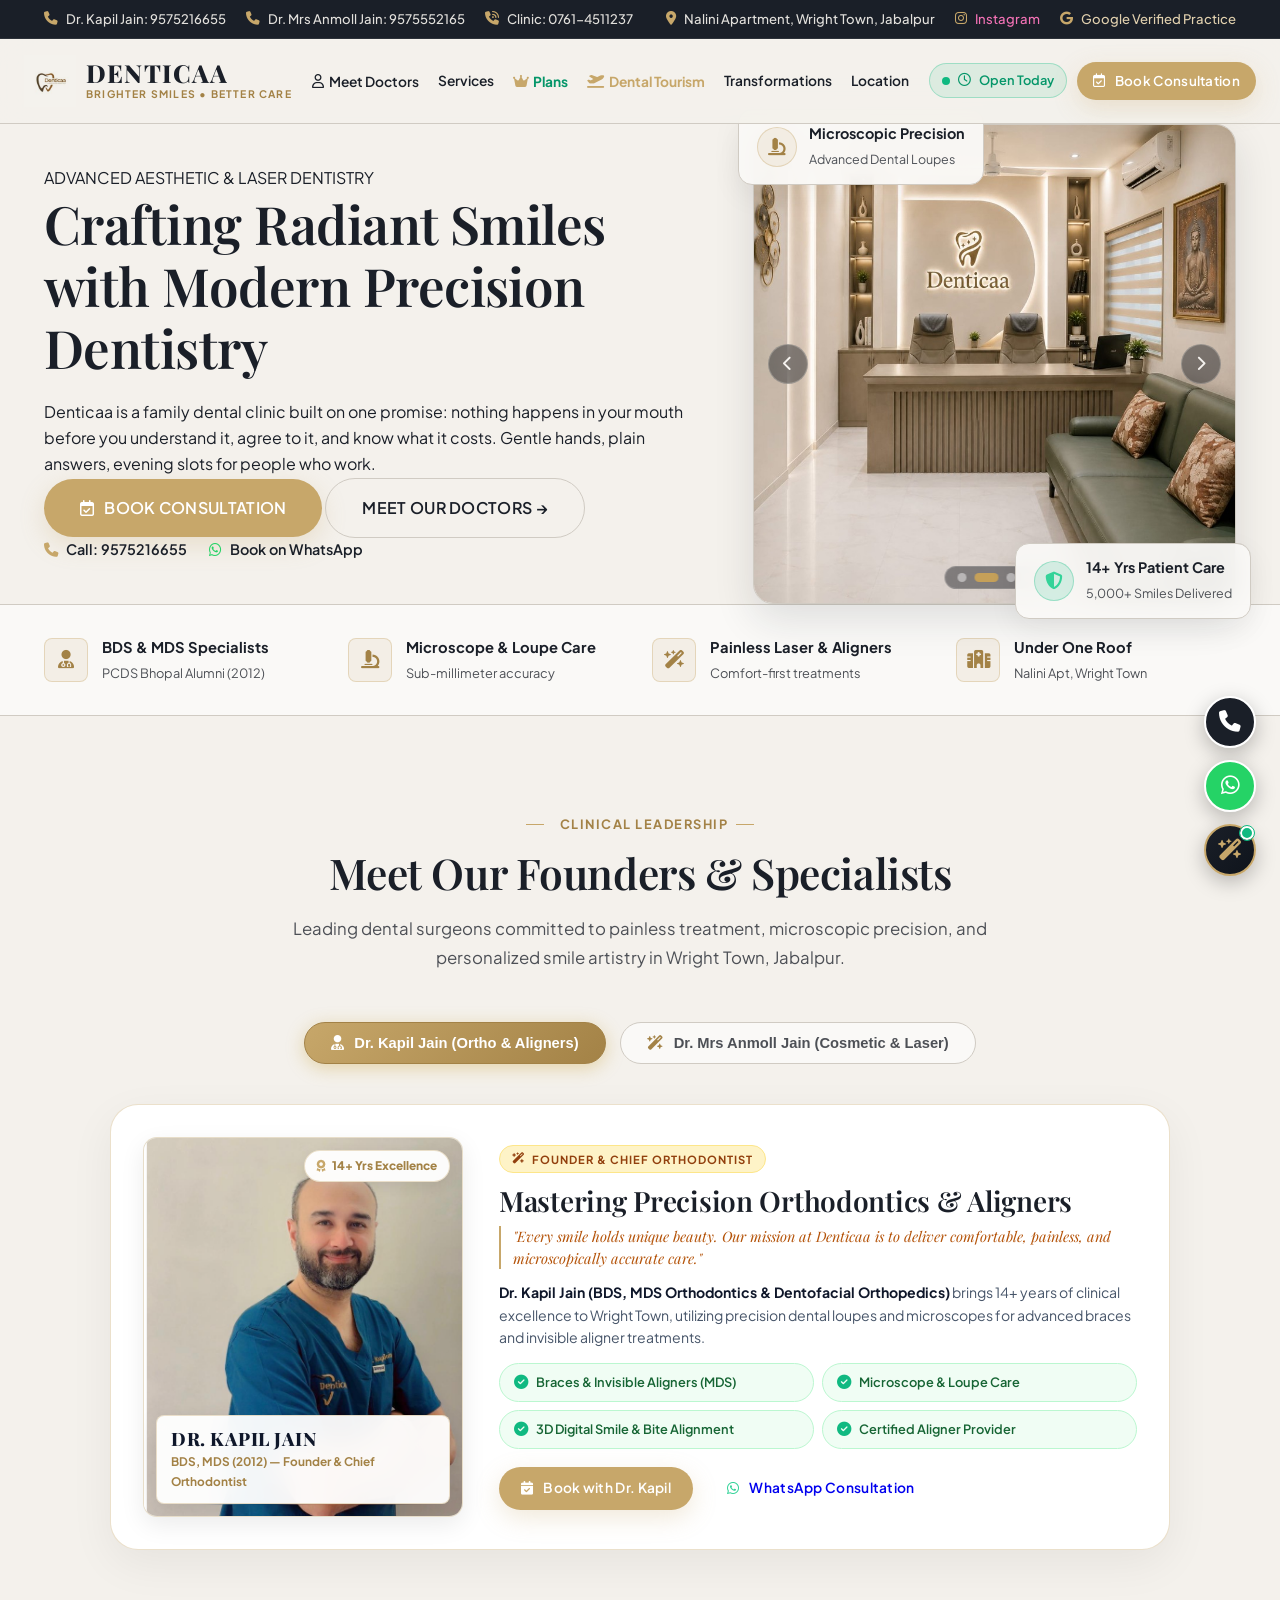
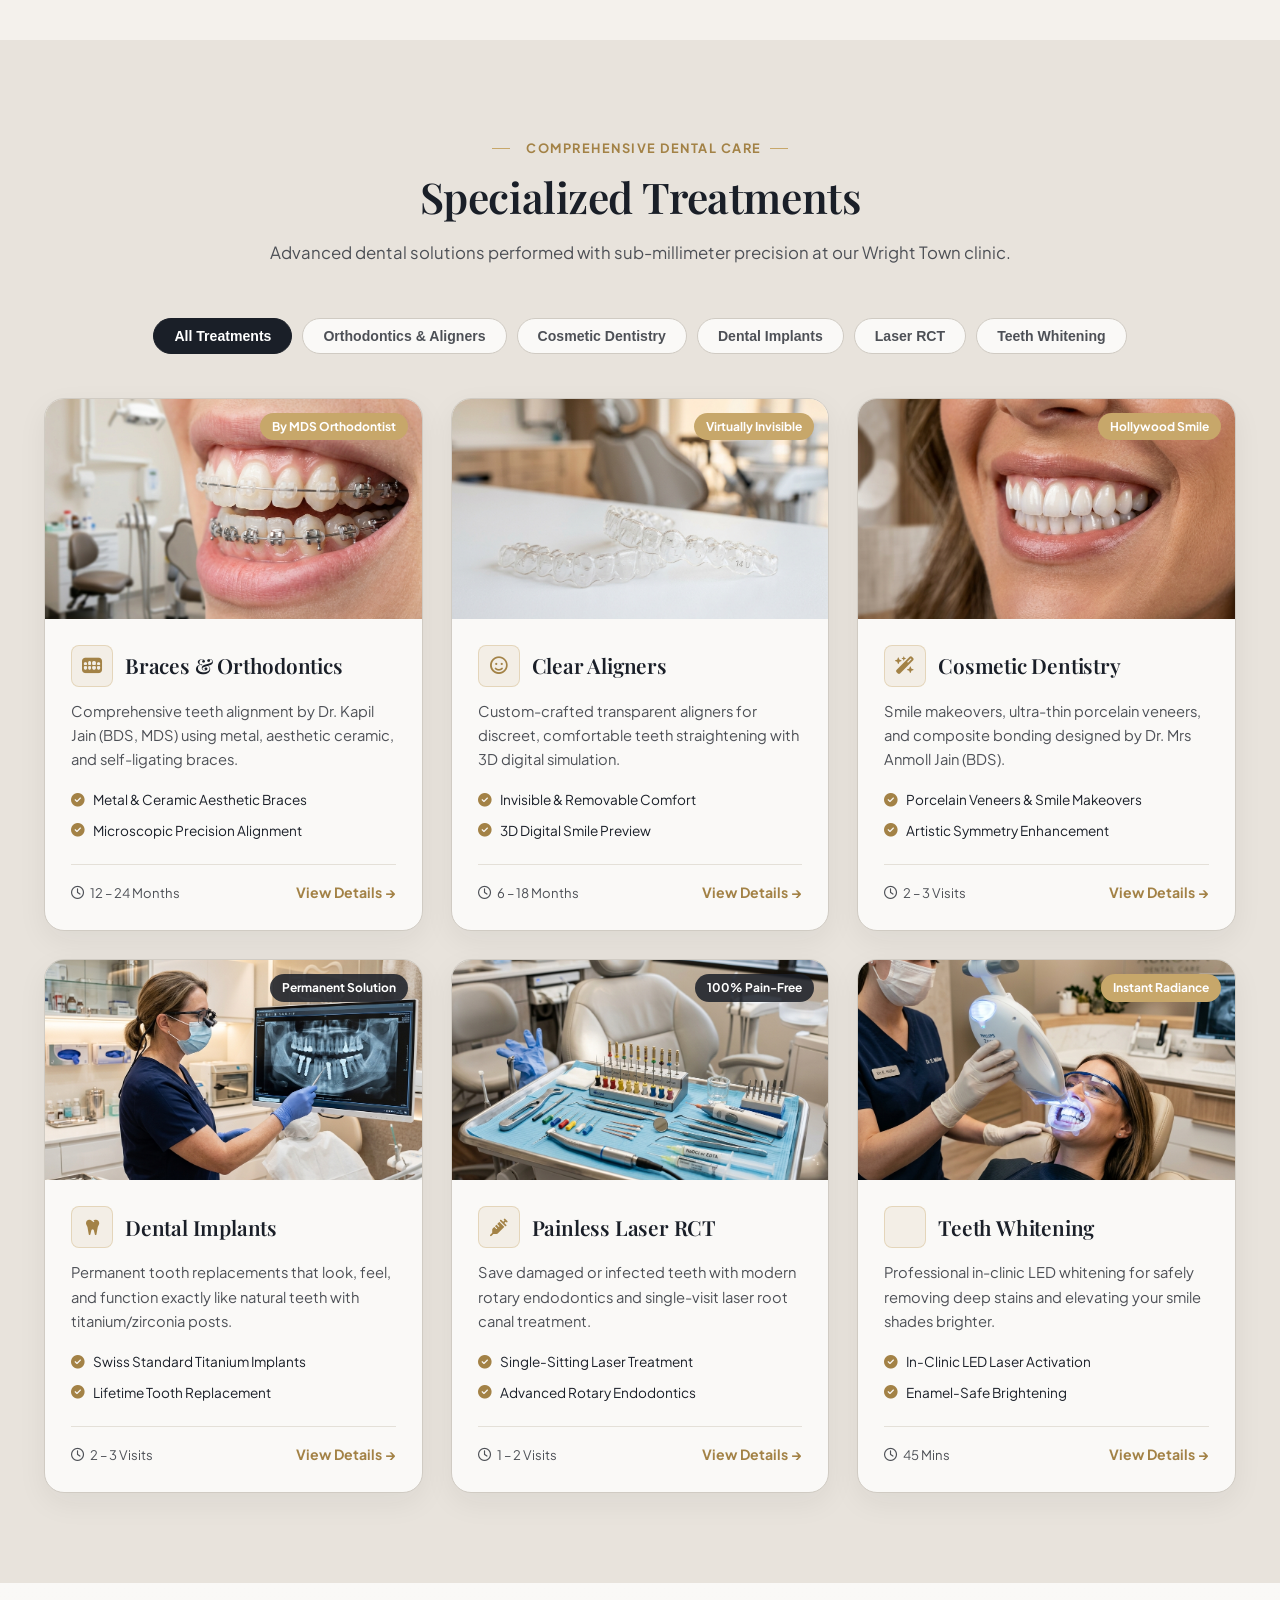
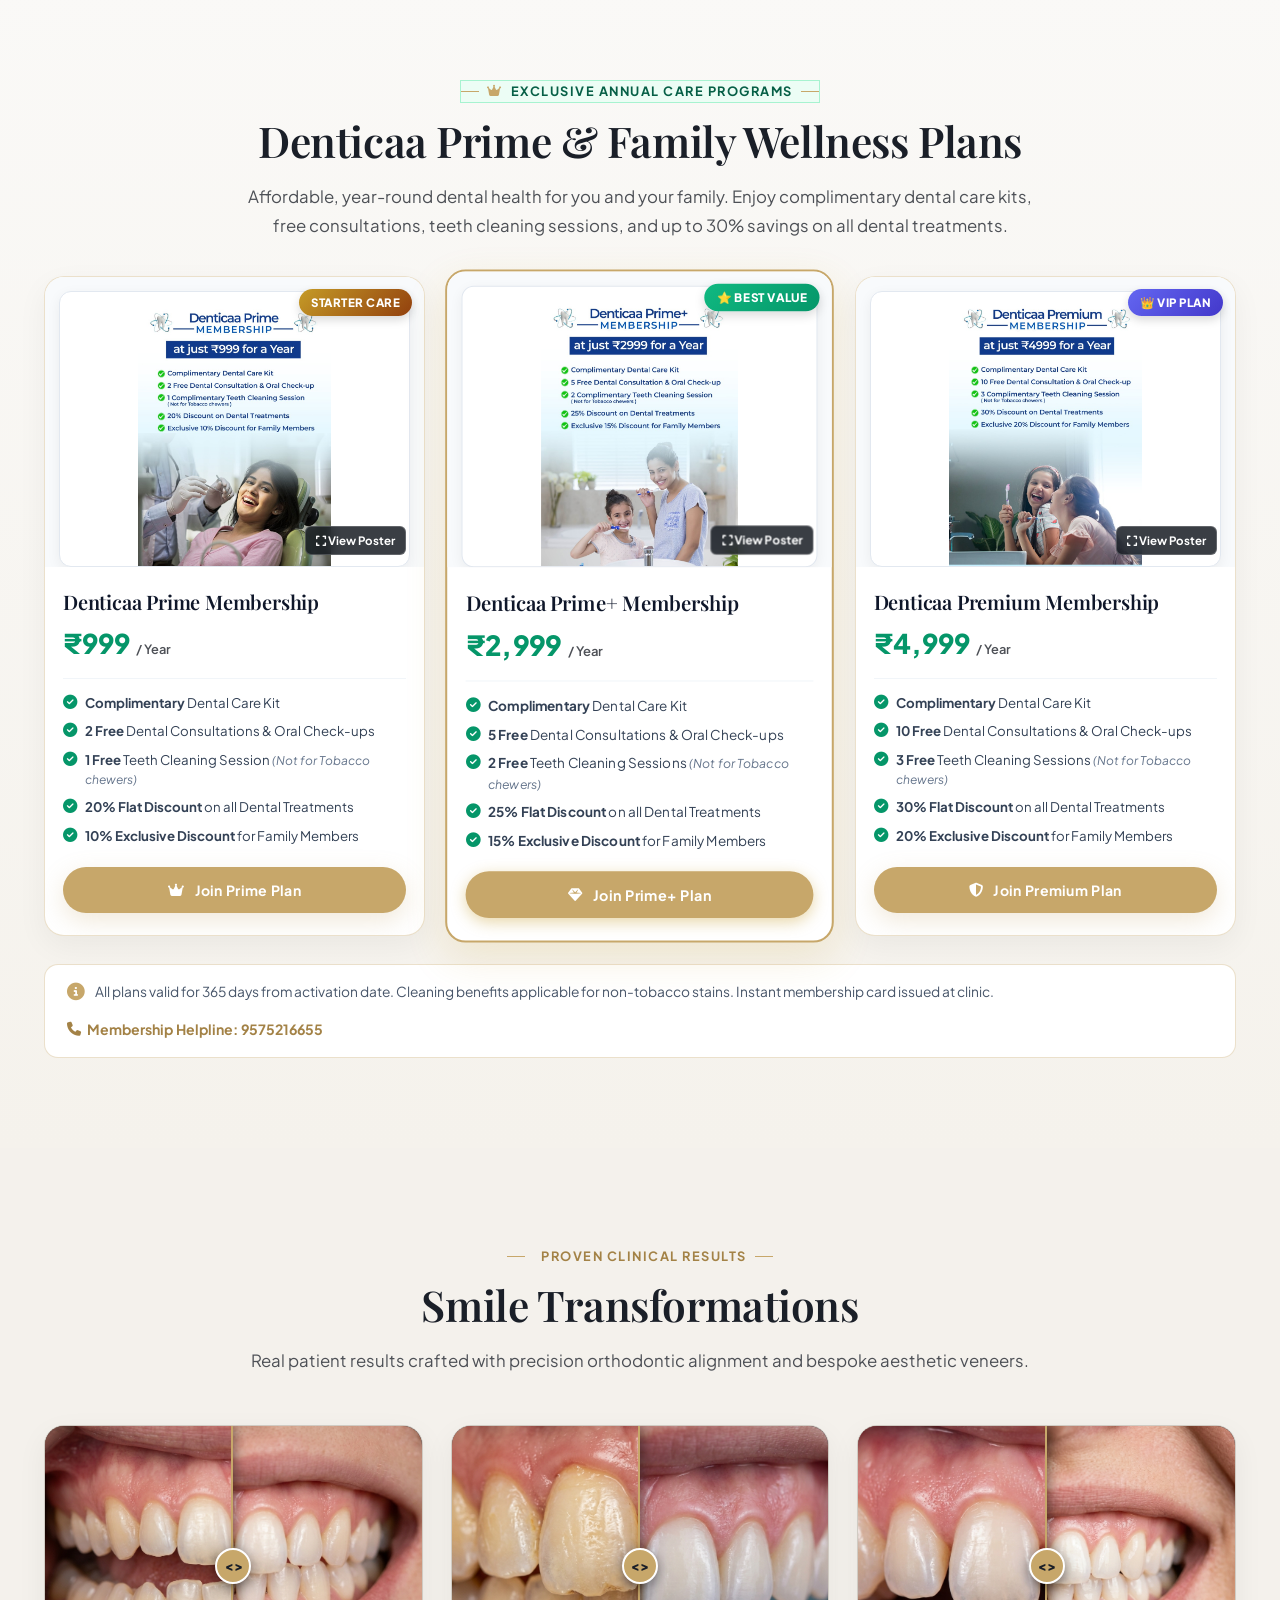
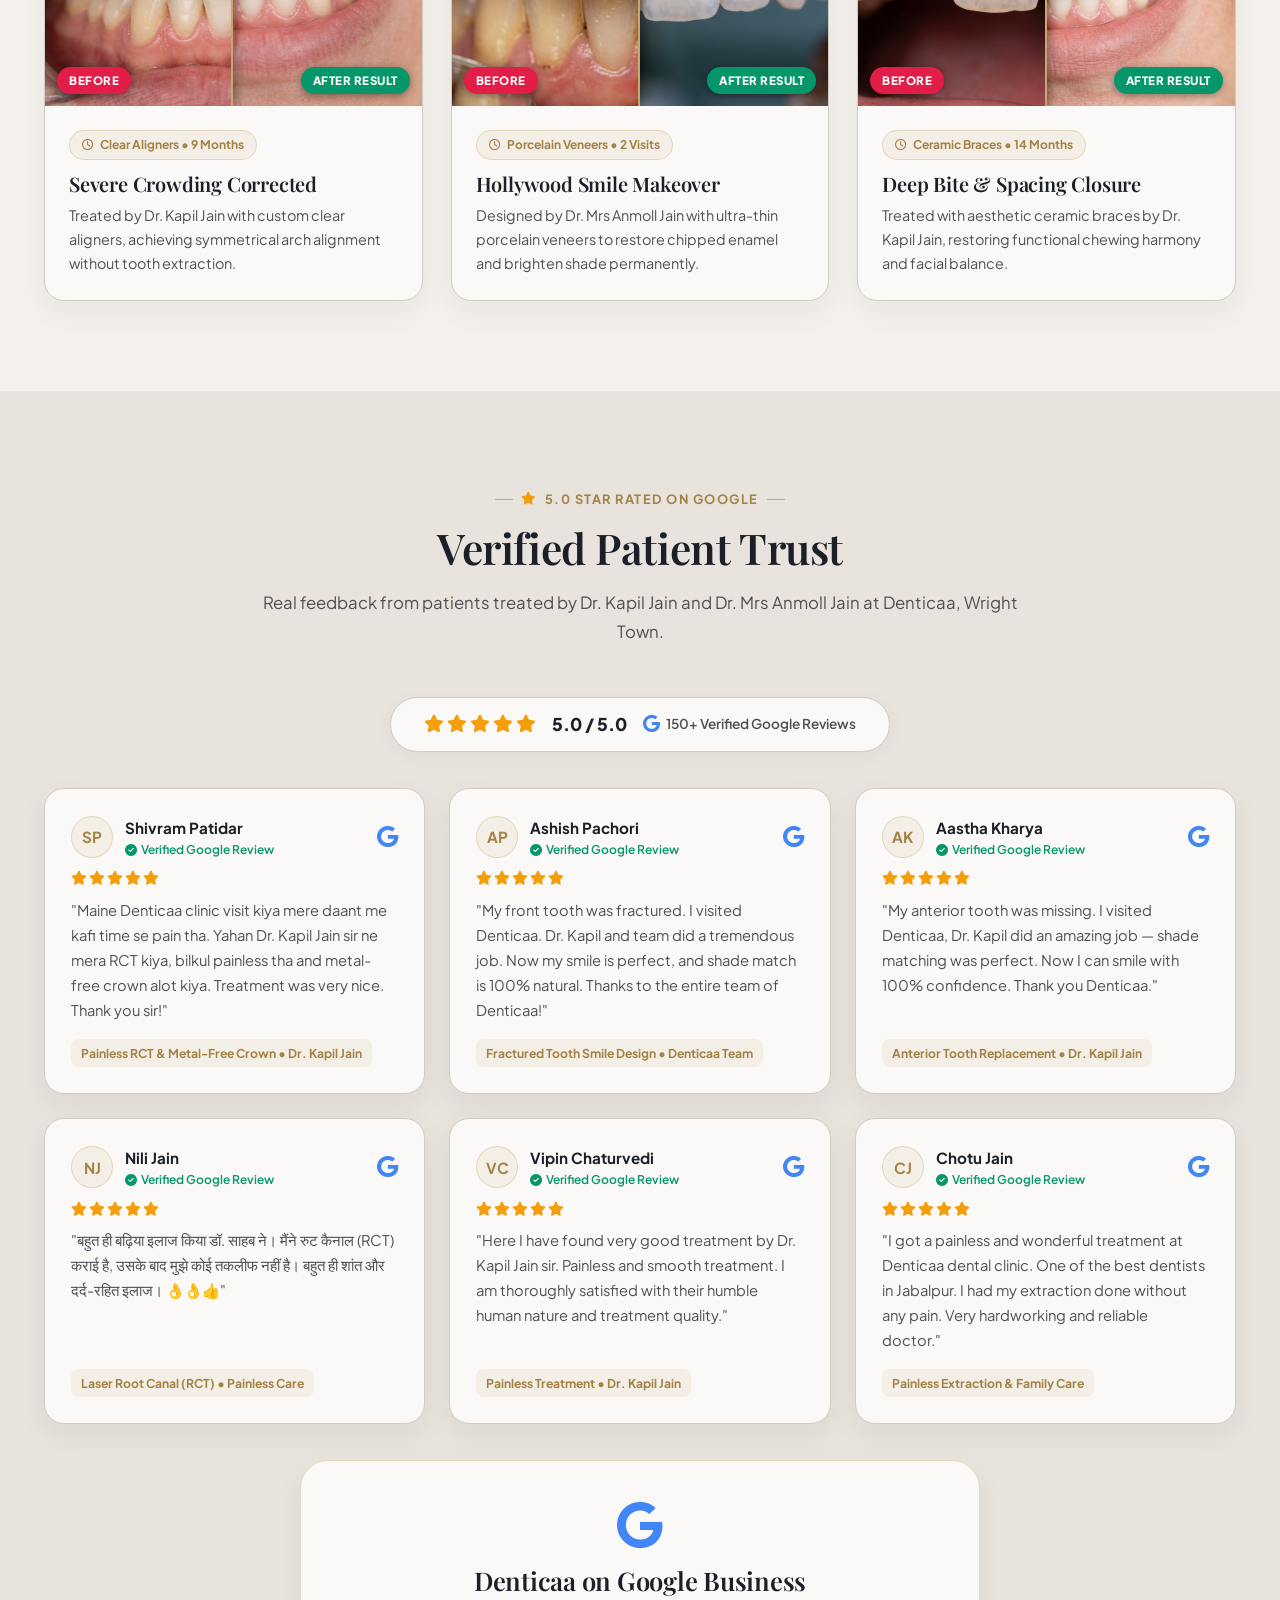
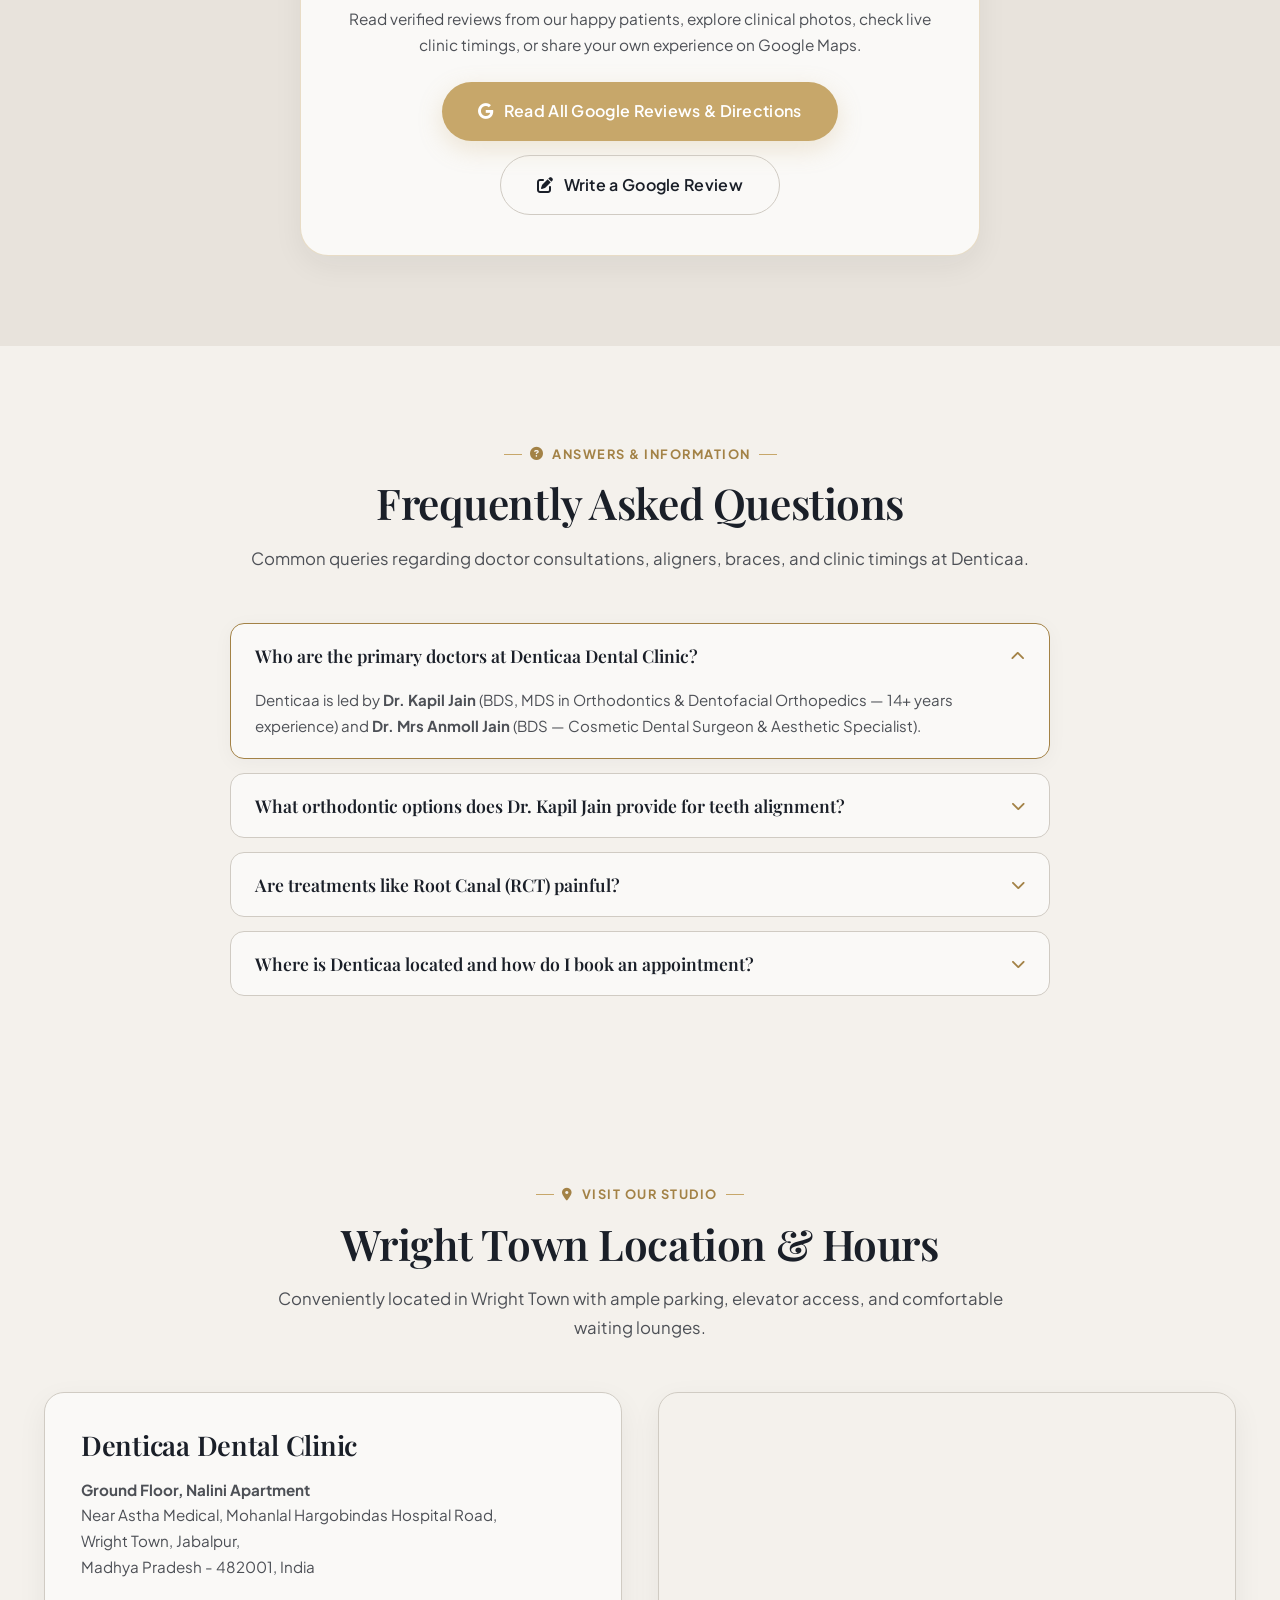
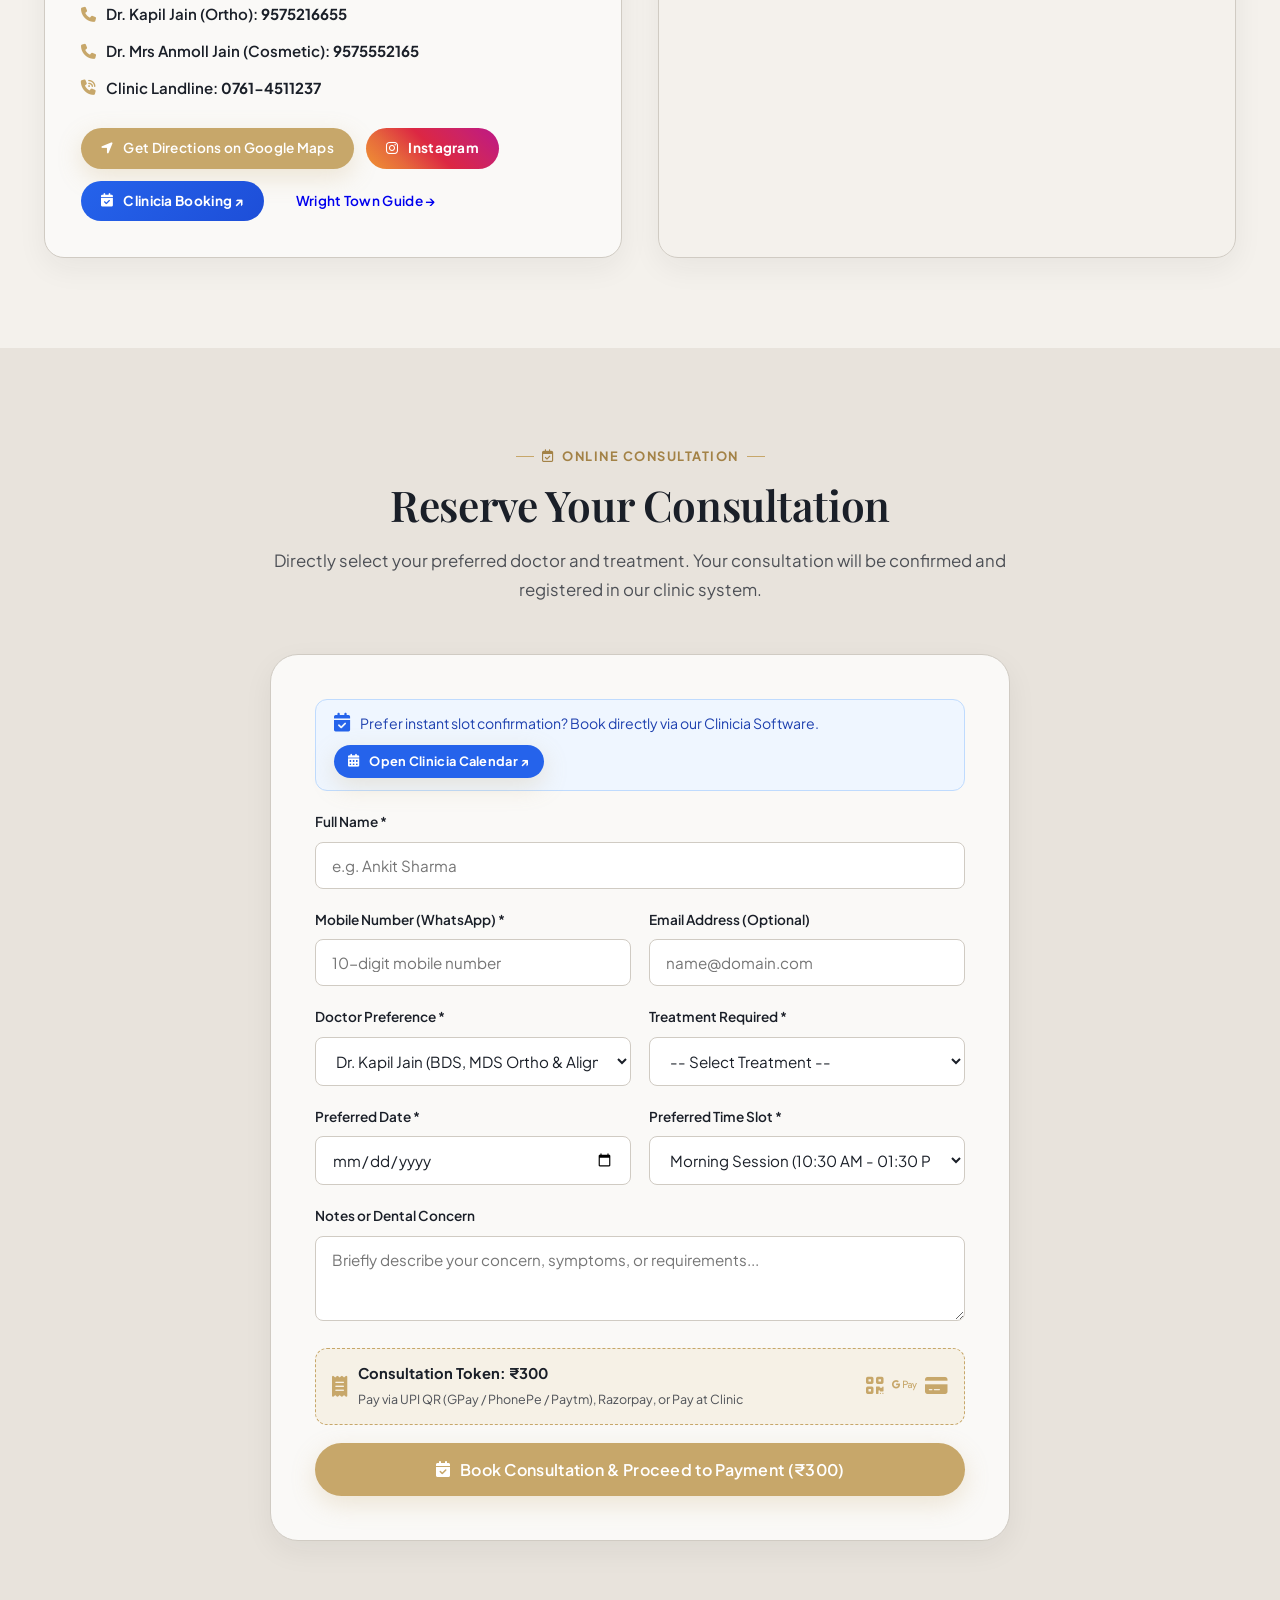
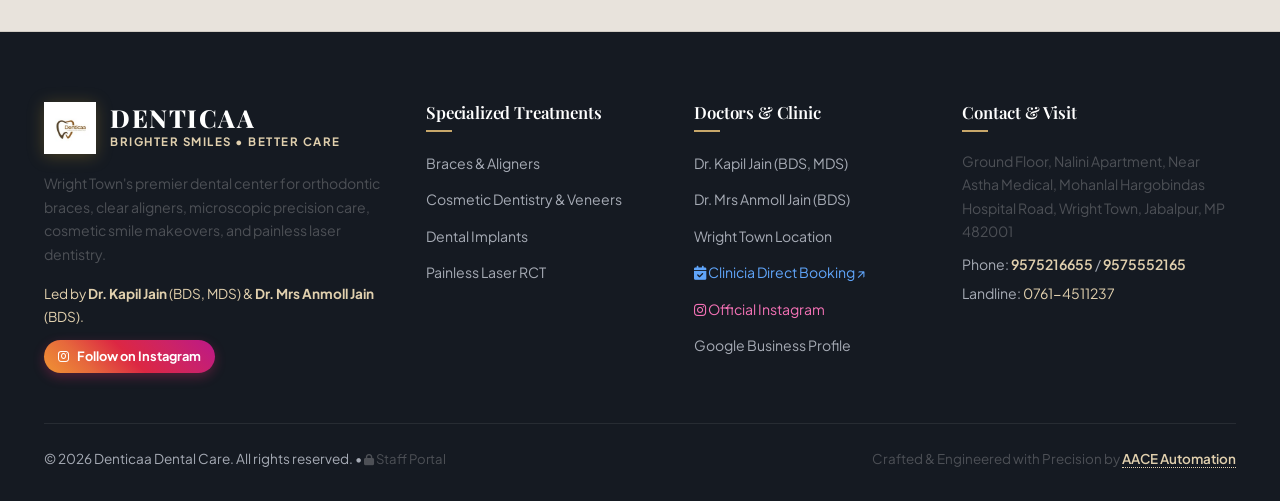
==== commit 98bb8e30: "Add interactive hero carousel with 4 clinic photos" ====
--- a/index.html
+++ b/index.html
@@ -236,13 +236,59 @@
             </div>
           </div>
 
-          <!-- Clinic Interior Photo -->
-          <img
-            src="images/clinic-operatory-chair.jpg"
-            alt="Denticaa Dental Clinic Operatory — Modern dental treatment room in Wright Town, Jabalpur"
-            class="hero-clinic-photo"
-            loading="eager"
-          />
+          <!-- Clinic Photo Carousel -->
+          <div class="hero-carousel-container" id="heroCarousel">
+            <div class="hero-carousel-track">
+              <div class="hero-carousel-slide active">
+                <img
+                  src="images/hero-slide-1.jpg"
+                  alt="Denticaa Clinic Exterior Entrance — Wright Town, Jabalpur"
+                  class="hero-clinic-photo"
+                  loading="eager"
+                />
+              </div>
+              <div class="hero-carousel-slide">
+                <img
+                  src="images/hero-slide-2.jpg"
+                  alt="Denticaa Reception Desk & Waiting Lounge Area"
+                  class="hero-clinic-photo"
+                  loading="lazy"
+                />
+              </div>
+              <div class="hero-carousel-slide">
+                <img
+                  src="images/hero-slide-3.png"
+                  alt="Denticaa Modern Dental Operatory Treatment Room"
+                  class="hero-clinic-photo"
+                  loading="lazy"
+                />
+              </div>
+              <div class="hero-carousel-slide">
+                <img
+                  src="images/hero-slide-4.png"
+                  alt="Denticaa Advanced Dental Loupes & Microscope Facility"
+                  class="hero-clinic-photo"
+                  loading="lazy"
+                />
+              </div>
+            </div>
+
+            <!-- Navigation Buttons -->
+            <button class="hero-carousel-btn hero-carousel-btn--prev" aria-label="Previous Slide">
+              <i class="fa-solid fa-chevron-left"></i>
+            </button>
+            <button class="hero-carousel-btn hero-carousel-btn--next" aria-label="Next Slide">
+              <i class="fa-solid fa-chevron-right"></i>
+            </button>
+
+            <!-- Indicators / Dots -->
+            <div class="hero-carousel-dots">
+              <button class="hero-carousel-dot active" aria-label="Slide 1"></button>
+              <button class="hero-carousel-dot" aria-label="Slide 2"></button>
+              <button class="hero-carousel-dot" aria-label="Slide 3"></button>
+              <button class="hero-carousel-dot" aria-label="Slide 4"></button>
+            </div>
+          </div>
 
           <!-- Bottom-right floating badge -->
           <div class="hero-badge hero-badge--bottom">
@@ -1293,7 +1339,7 @@
   </div>
 
   <!-- DENTICAA ANNUAL MEMBERSHIP ENROLLMENT MODAL -->
-  <div id="planEnrollModal" style="display: none; position: fixed; inset: 0; background: rgba(15, 20, 28, 0.82); backdrop-filter: blur(10px); z-index: 10000; align-items: center; justify-content: center; padding: 20px; overflow-y: auto;" onclick="if(event.target===this) closePlanEnrollModal()">
+  <div id="planEnrollModal" style="display: none; position: fixed; inset: 0; background: rgba(15, 20, 28, 0.88); backdrop-filter: blur(10px); z-index: 100000; align-items: center; justify-content: center; padding: 20px; overflow-y: auto;" onclick="if(event.target===this) closePlanEnrollModal()">
     <div style="position: relative; max-width: 580px; width: 100%; background: #FFFFFF; border-radius: 24px; border: 2px solid var(--gold-primary); overflow: hidden; box-shadow: 0 25px 70px rgba(0,0,0,0.4); margin: auto;">
       
       <!-- Modal Header -->
@@ -1318,7 +1364,6 @@
             <option value="Denticaa Prime (₹999/Yr)">Denticaa Prime Membership — ₹999 / Year</option>
             <option value="Denticaa Prime+ (₹2,999/Yr)" selected>Denticaa Prime+ Membership — ₹2,999 / Year (⭐ Best Value)</option>
             <option value="Denticaa Premium (₹4,999/Yr)">Denticaa Premium Membership — ₹4,999 / Year (👑 VIP Cover)</option>
-            <option value="Denticaa Family Wellness (₹999/Yr)">Denticaa Family Wellness Plan — Starting at ₹999 / Year</option>
           </select>
           <div id="enrollPlanBadgeHighlight" style="margin-top: 8px; font-size: 0.8rem; color: #059669; font-weight: 700; display: flex; align-items: center; gap: 6px;">
             <i class="fa-solid fa-circle-check"></i> Includes Complimentary Dental Care Kit + 2 Free Cleanings + 25% Treatment Off
@@ -1384,7 +1429,7 @@
   </div>
 
   <!-- MEMBERSHIP SUCCESS VIP CARD MODAL -->
-  <div id="planSuccessModal" style="display: none; position: fixed; inset: 0; background: rgba(15, 20, 28, 0.88); backdrop-filter: blur(10px); z-index: 10001; align-items: center; justify-content: center; padding: 20px; overflow-y: auto;" onclick="if(event.target===this) closePlanSuccessModal()">
+  <div id="planSuccessModal" style="display: none; position: fixed; inset: 0; background: rgba(15, 20, 28, 0.88); backdrop-filter: blur(10px); z-index: 100001; align-items: center; justify-content: center; padding: 20px; overflow-y: auto;" onclick="if(event.target===this) closePlanSuccessModal()">
     <div style="position: relative; max-width: 500px; width: 100%; background: #0F141C; border-radius: 24px; border: 2.5px solid var(--gold-primary); overflow: hidden; box-shadow: 0 25px 80px rgba(0,0,0,0.7); margin: auto; text-align: center; color: #FFF;">
       <button onclick="closePlanSuccessModal()" style="position: absolute; top: 16px; right: 16px; background: rgba(255,255,255,0.15); color: #FFF; border: 1px solid rgba(255,255,255,0.25); width: 34px; height: 34px; border-radius: 50%; cursor: pointer; font-size: 1.1rem; display: flex; align-items: center; justify-content: center;">
         <i class="fa-solid fa-xmark"></i>
@@ -1441,9 +1486,9 @@
   </div>
 
   <script src="https://checkout.razorpay.com/v1/checkout.js"></script>
-  <script src="js/crm-store.js?v=2.5"></script>
-  <script src="js/main.js?v=2.5"></script>
-  <script src="js/before-after.js?v=2.5"></script>
-  <script src="js/chatbot.js?v=2.5"></script>
+  <script src="js/crm-store.js?v=2.6"></script>
+  <script src="js/main.js?v=2.6"></script>
+  <script src="js/before-after.js?v=2.6"></script>
+  <script src="js/chatbot.js?v=2.6"></script>
 </body>
 </html>
--- a/css/components.css
+++ b/css/components.css
@@ -295,18 +295,128 @@
   color: var(--gold-dark);
 }
 
-/* Clinic Photo & Badges */
+/* Clinic Photo Carousel & Badges */
 .hero-image-wrap {
   position: relative;
 }
 
+.hero-carousel-container {
+  position: relative;
+  width: 100%;
+  height: 480px;
+  border-radius: var(--radius-lg);
+  overflow: hidden;
+  box-shadow: var(--shadow-hover);
+  border: 1px solid var(--border-subtle);
+  background: var(--bg-elevated, #f8f6f2);
+}
+
+.hero-carousel-track {
+  position: relative;
+  width: 100%;
+  height: 100%;
+}
+
+.hero-carousel-slide {
+  position: absolute;
+  inset: 0;
+  width: 100%;
+  height: 100%;
+  opacity: 0;
+  visibility: hidden;
+  transition: opacity 0.7s cubic-bezier(0.4, 0, 0.2, 1), transform 0.7s cubic-bezier(0.4, 0, 0.2, 1);
+  transform: scale(1.03);
+}
+
+.hero-carousel-slide.active {
+  opacity: 1;
+  visibility: visible;
+  transform: scale(1);
+  z-index: 1;
+}
+
 .hero-clinic-photo {
   width: 100%;
-  height: 480px;
+  height: 100%;
   object-fit: cover;
-  border-radius: var(--radius-lg);
-  box-shadow: var(--shadow-hover);
-  border: 1px solid var(--border-subtle);
+  border: none;
+  border-radius: 0;
+  box-shadow: none;
+  display: block;
+}
+
+/* Nav Buttons */
+.hero-carousel-btn {
+  position: absolute;
+  top: 50%;
+  transform: translateY(-50%);
+  z-index: 4;
+  width: 40px;
+  height: 40px;
+  border-radius: 50%;
+  background: rgba(18, 22, 28, 0.55);
+  backdrop-filter: blur(8px);
+  -webkit-backdrop-filter: blur(8px);
+  color: #ffffff;
+  border: 1px solid rgba(255, 255, 255, 0.25);
+  display: flex;
+  align-items: center;
+  justify-content: center;
+  cursor: pointer;
+  opacity: 0.8;
+  transition: all 0.25s ease;
+  font-size: 0.95rem;
+}
+
+.hero-carousel-btn:hover {
+  opacity: 1;
+  background: rgba(18, 22, 28, 0.85);
+  transform: translateY(-50%) scale(1.1);
+  color: var(--gold-light, #E5C478);
+  border-color: var(--gold, #C5A059);
+}
+
+.hero-carousel-btn--prev {
+  left: 14px;
+}
+
+.hero-carousel-btn--next {
+  right: 14px;
+}
+
+/* Indicators / Dots */
+.hero-carousel-dots {
+  position: absolute;
+  bottom: 14px;
+  left: 50%;
+  transform: translateX(-50%);
+  z-index: 4;
+  display: flex;
+  align-items: center;
+  gap: 8px;
+  background: rgba(18, 22, 28, 0.45);
+  padding: 6px 12px;
+  border-radius: 20px;
+  backdrop-filter: blur(8px);
+  -webkit-backdrop-filter: blur(8px);
+  border: 1px solid rgba(255, 255, 255, 0.15);
+}
+
+.hero-carousel-dot {
+  width: 9px;
+  height: 9px;
+  border-radius: 50%;
+  background: rgba(255, 255, 255, 0.45);
+  border: none;
+  cursor: pointer;
+  padding: 0;
+  transition: all 0.3s ease;
+}
+
+.hero-carousel-dot.active {
+  width: 24px;
+  border-radius: 10px;
+  background: var(--gold, #C5A059);
 }
 
 .hero-badge {
@@ -321,6 +431,7 @@
   align-items: center;
   gap: 12px;
   box-shadow: var(--shadow-card);
+  z-index: 5;
 }
 
 .hero-badge--top {
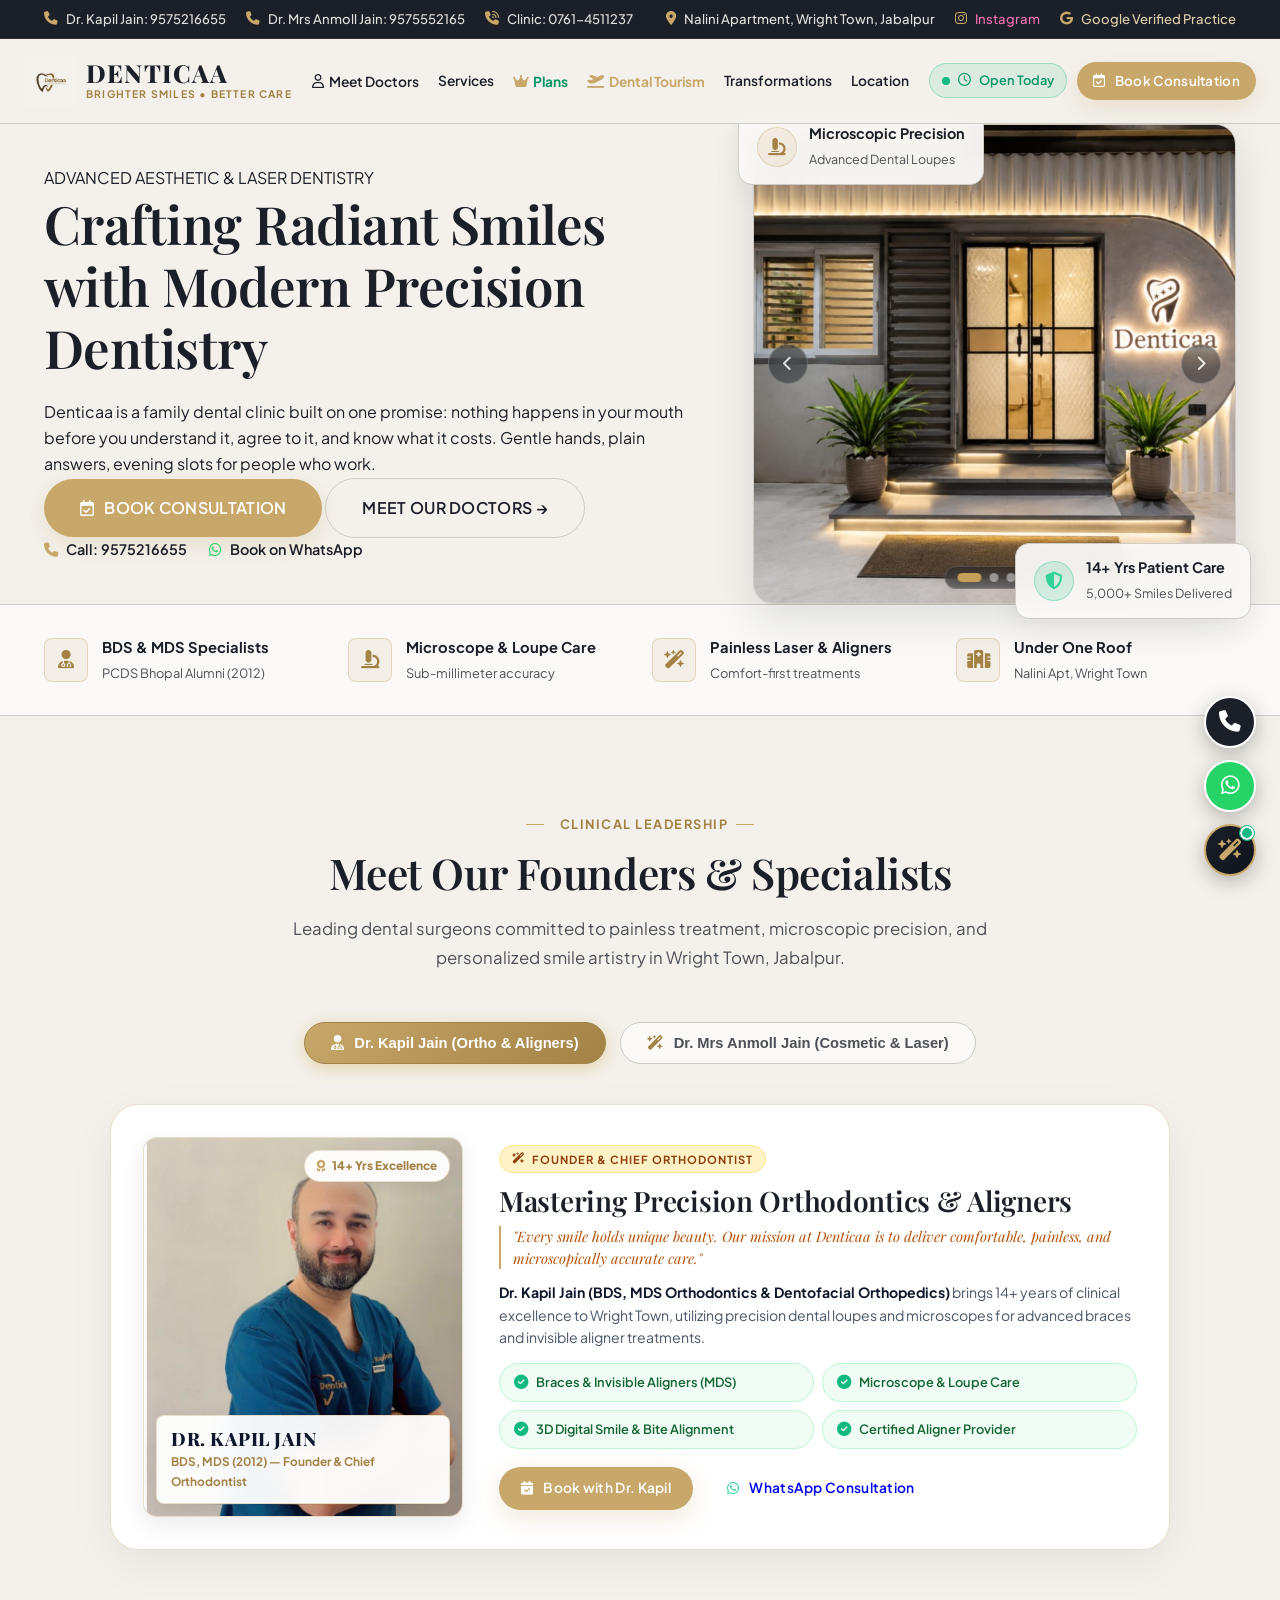
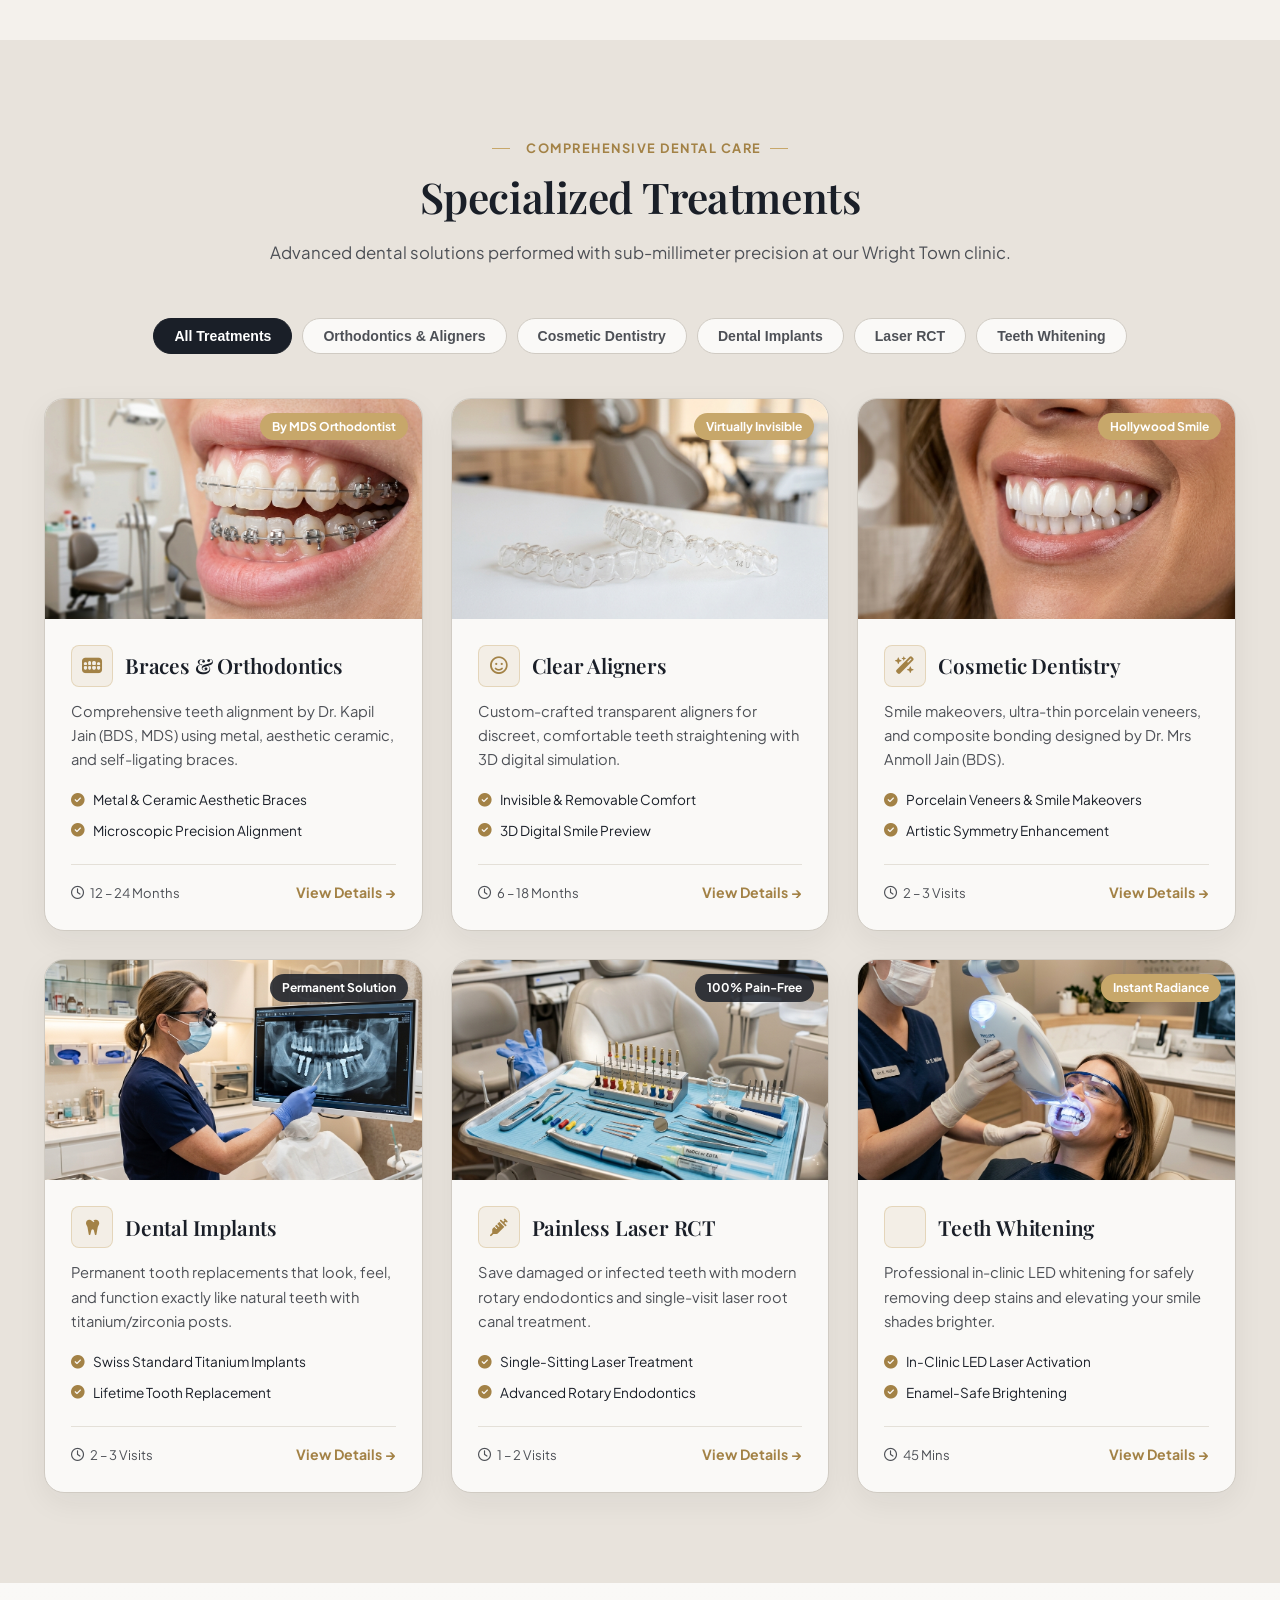
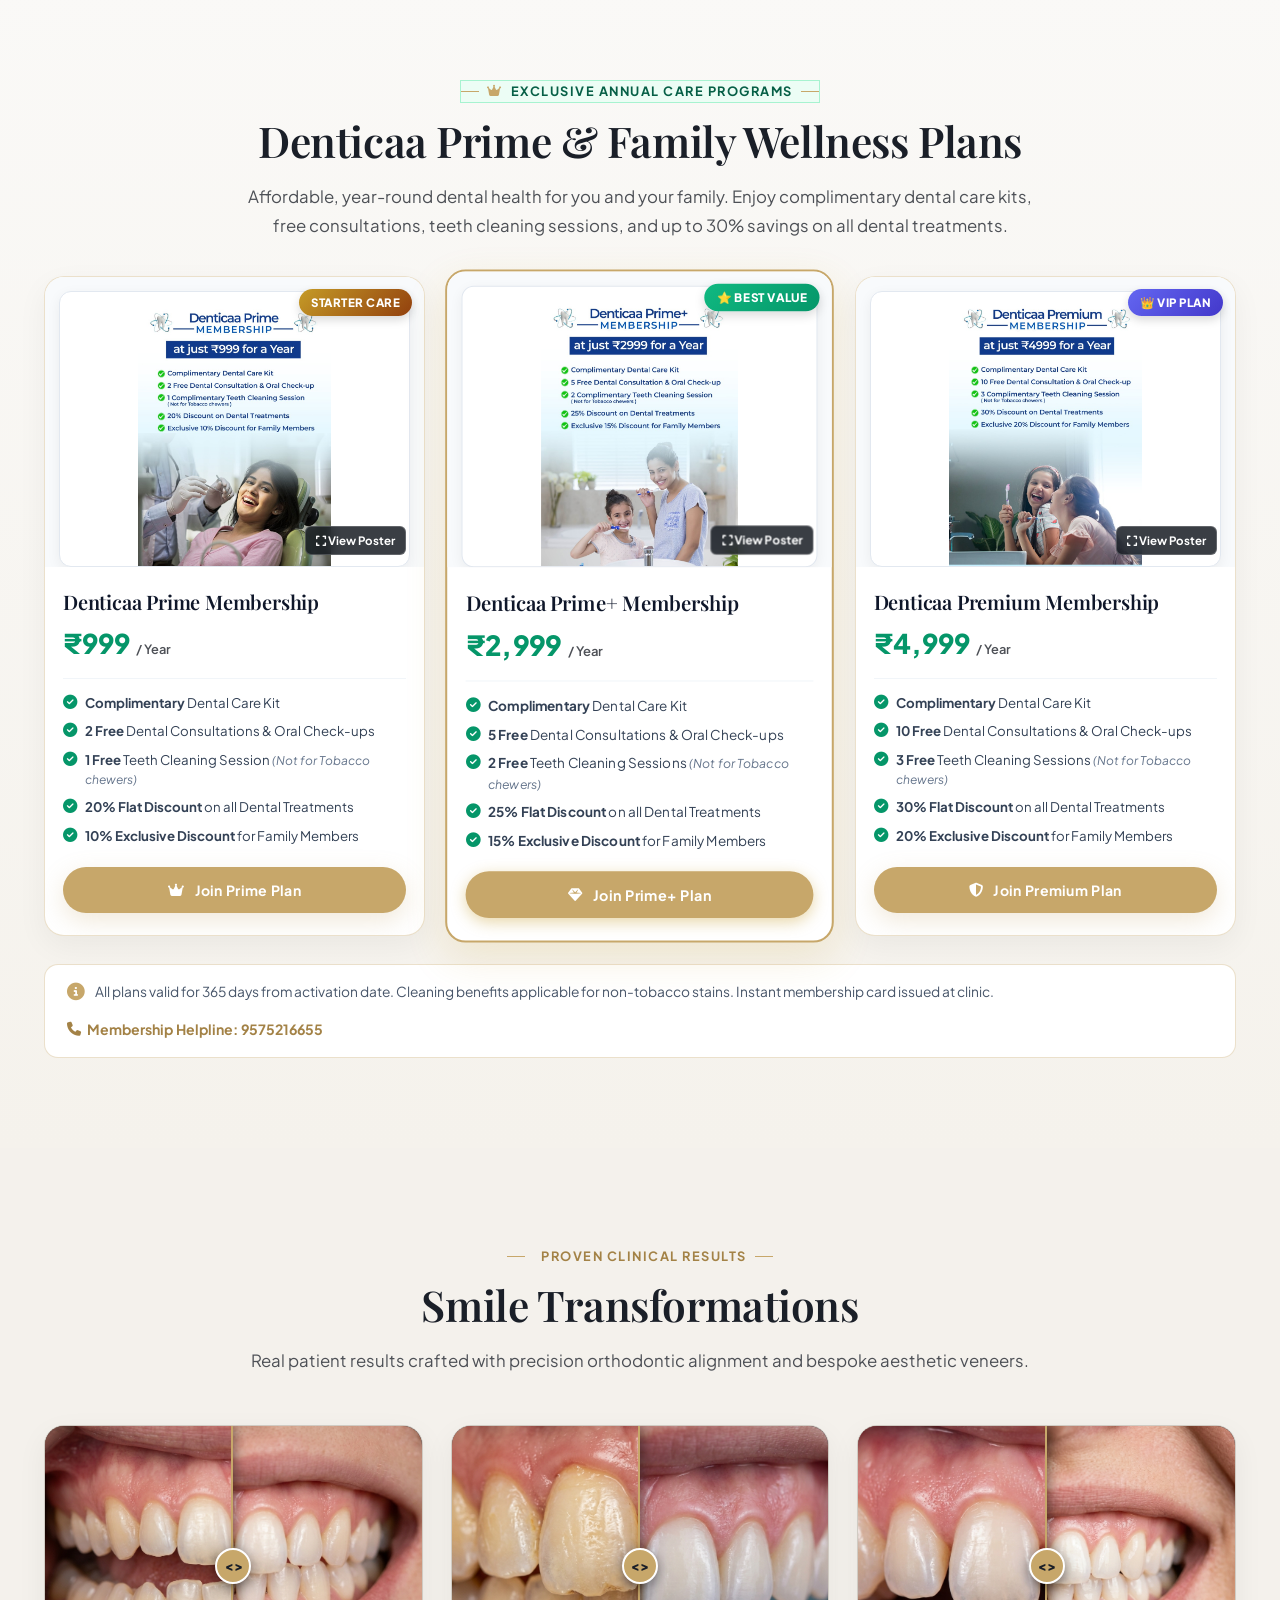
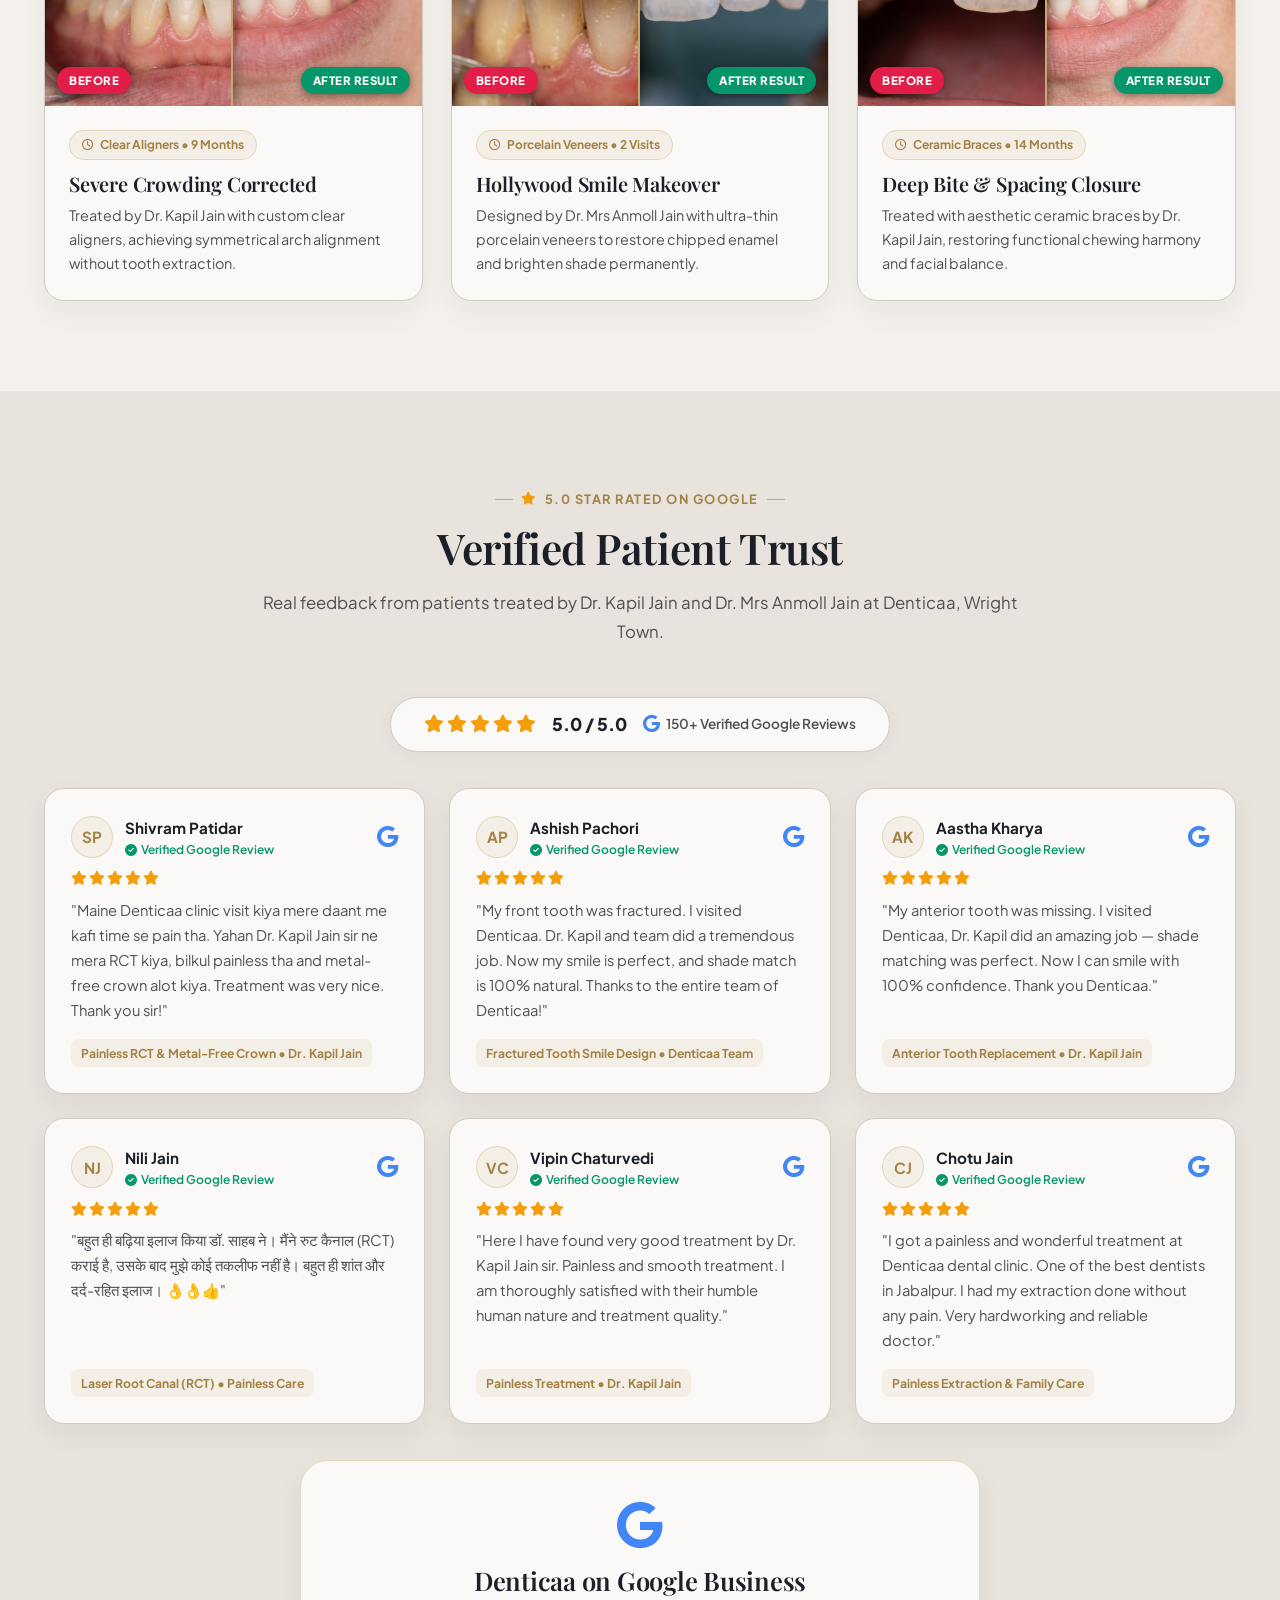
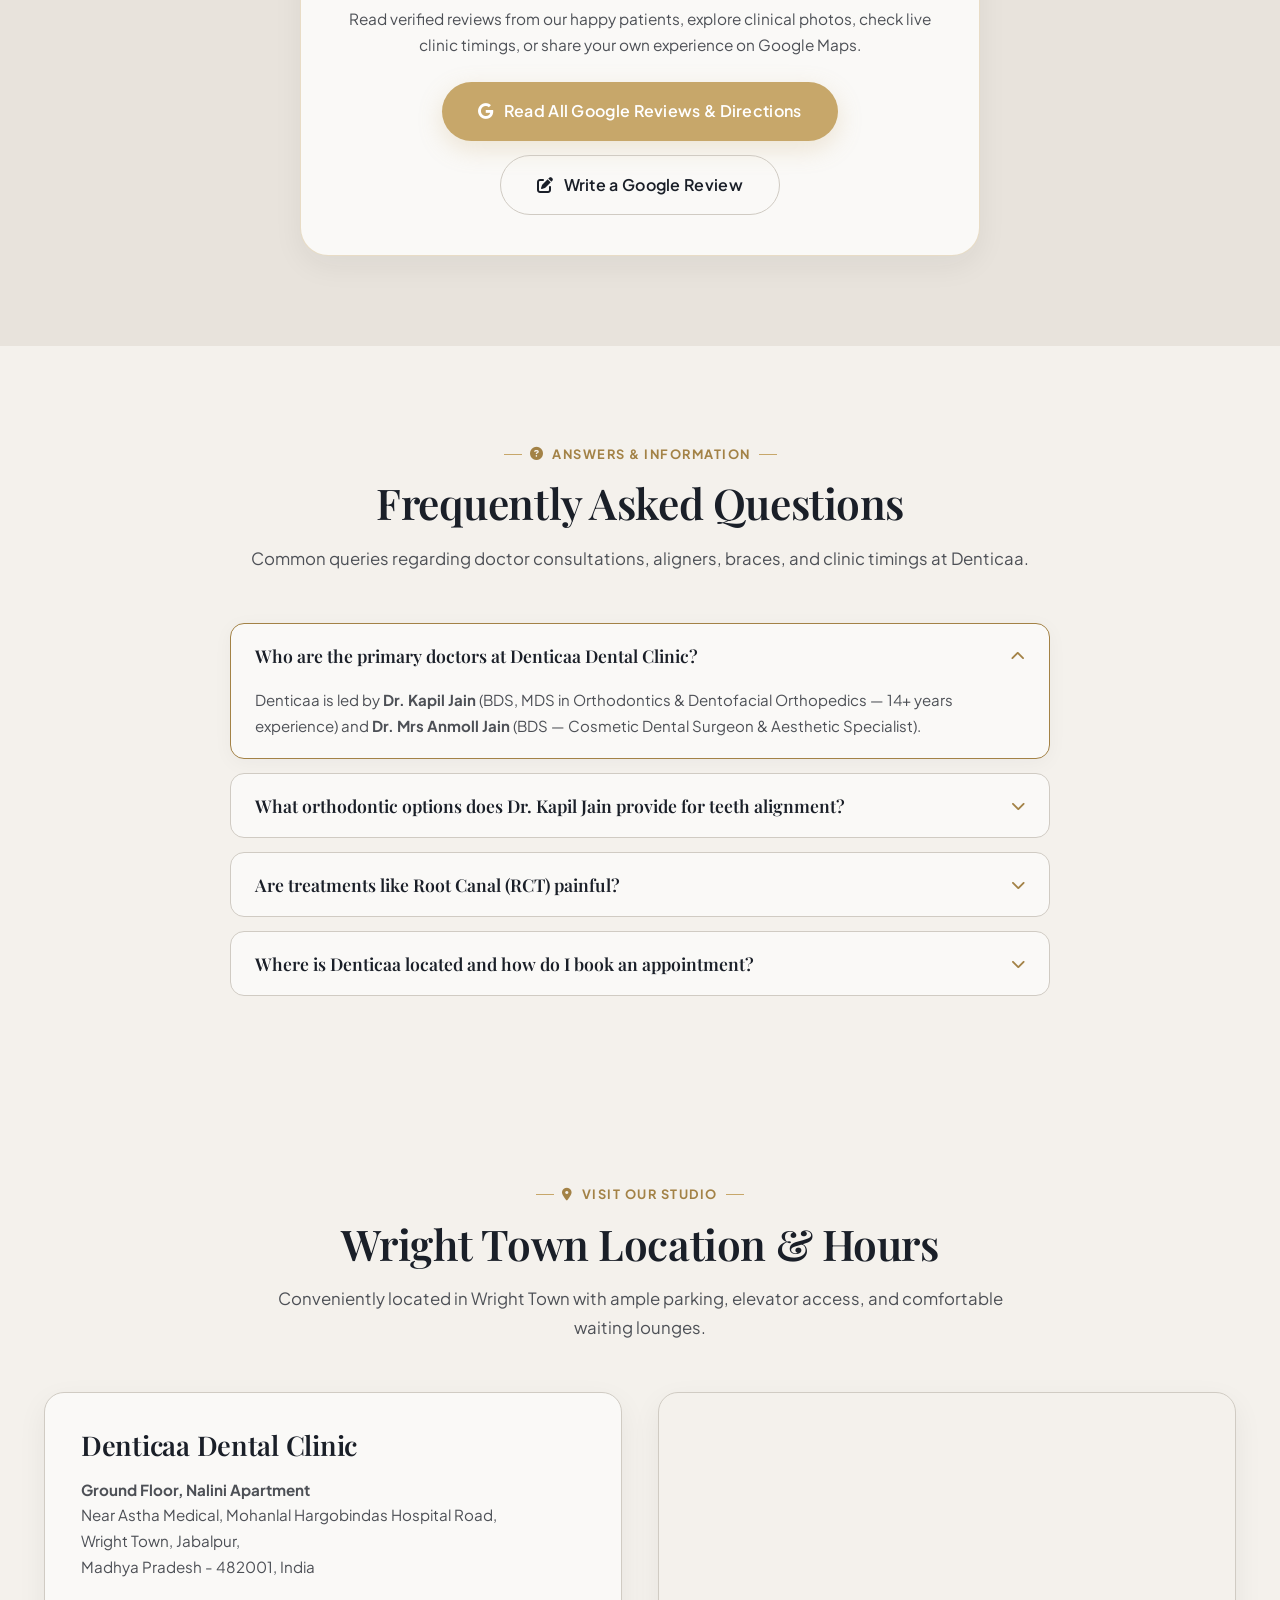
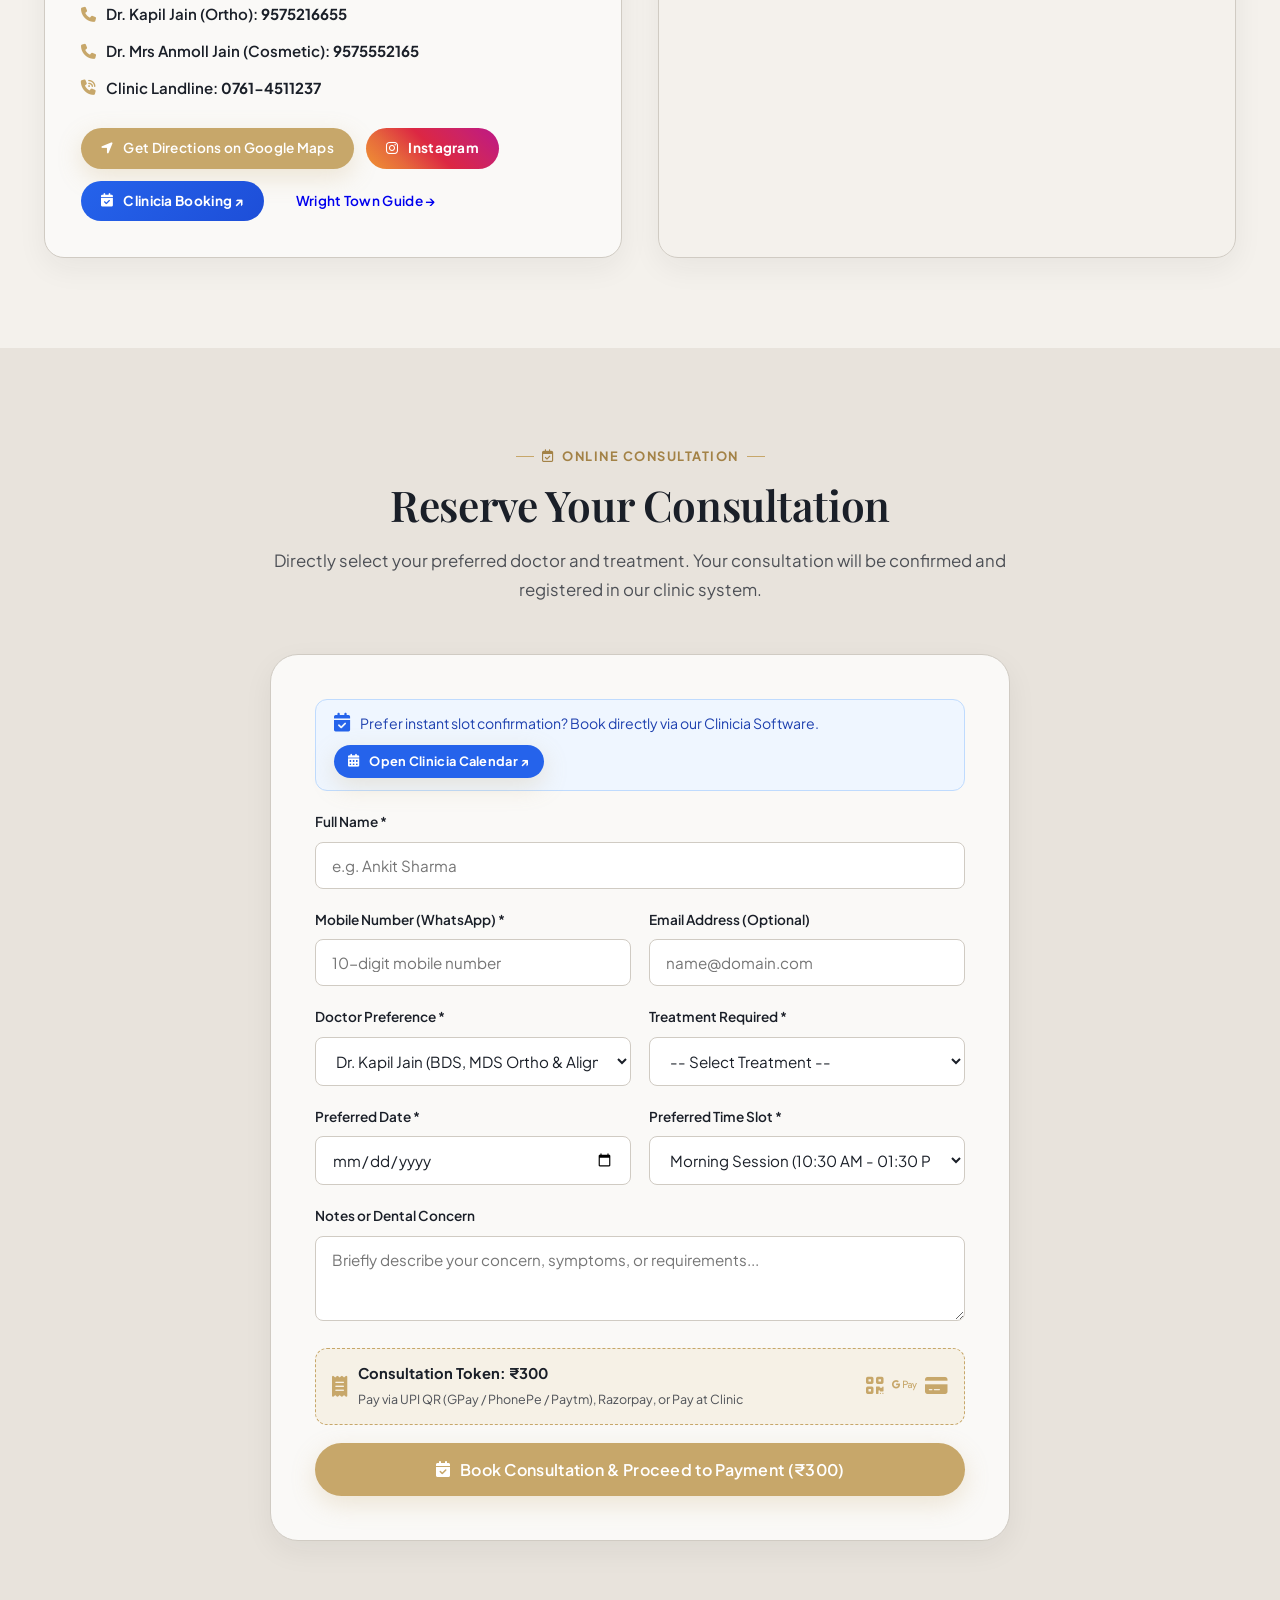
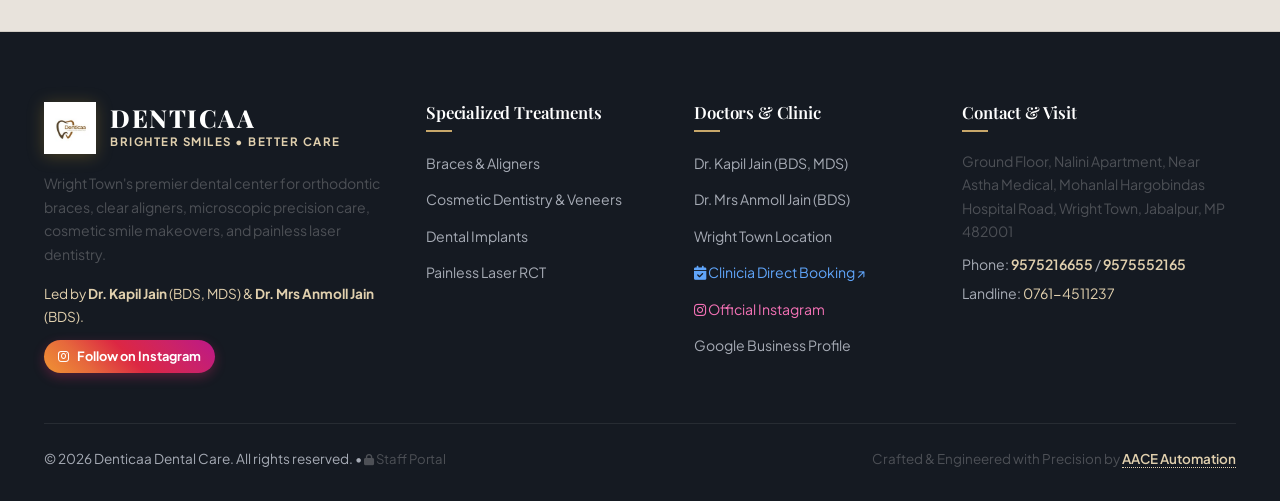
==== commit a0c04303: "Update cache buster versions for stylesheets and main.js" ====
--- a/index.html
+++ b/index.html
@@ -38,9 +38,9 @@
   <link href="https://fonts.googleapis.com/css2?family=Cinzel:wght@500;600;700;800&family=Playfair+Display:ital,wght@0,400;0,500;0,600;0,700;1,400;1,600&family=Plus+Jakarta+Sans:wght@300;400;500;600;700;800&display=swap" rel="stylesheet">
 
   <!-- Stylesheets -->
-  <link rel="stylesheet" href="css/style.css?v=4.0">
-  <link rel="stylesheet" href="css/components.css?v=4.0">
-  <link rel="stylesheet" href="css/responsive.css?v=4.0">
+  <link rel="stylesheet" href="css/style.css?v=5.0">
+  <link rel="stylesheet" href="css/components.css?v=5.0">
+  <link rel="stylesheet" href="css/responsive.css?v=5.0">
 
   <!-- Schema.org JSON-LD Structured Data Graph for Search Engines & LLM GEO -->
   <script type="application/ld+json">
@@ -1487,7 +1487,7 @@
 
   <script src="https://checkout.razorpay.com/v1/checkout.js"></script>
   <script src="js/crm-store.js?v=2.6"></script>
-  <script src="js/main.js?v=2.6"></script>
+  <script src="js/main.js?v=3.0"></script>
   <script src="js/before-after.js?v=2.6"></script>
   <script src="js/chatbot.js?v=2.6"></script>
 </body>
--- a/css/components.css
+++ b/css/components.css
@@ -305,7 +305,7 @@
   width: 100%;
   height: 480px;
   border-radius: var(--radius-lg);
-  overflow: hidden;
+  overflow: hidden !important;
   box-shadow: var(--shadow-hover);
   border: 1px solid var(--border-subtle);
   background: var(--bg-elevated, #f8f6f2);
@@ -315,34 +315,41 @@
   position: relative;
   width: 100%;
   height: 100%;
+  overflow: hidden;
 }
 
 .hero-carousel-slide {
-  position: absolute;
-  inset: 0;
-  width: 100%;
-  height: 100%;
+  position: absolute !important;
+  top: 0 !important;
+  left: 0 !important;
+  right: 0 !important;
+  bottom: 0 !important;
+  width: 100% !important;
+  height: 100% !important;
   opacity: 0;
   visibility: hidden;
-  transition: opacity 0.7s cubic-bezier(0.4, 0, 0.2, 1), transform 0.7s cubic-bezier(0.4, 0, 0.2, 1);
+  display: none;
+  transition: opacity 0.6s cubic-bezier(0.4, 0, 0.2, 1), transform 0.6s cubic-bezier(0.4, 0, 0.2, 1);
   transform: scale(1.03);
+  z-index: 1;
 }
 
 .hero-carousel-slide.active {
-  opacity: 1;
-  visibility: visible;
-  transform: scale(1);
-  z-index: 1;
+  opacity: 1 !important;
+  visibility: visible !important;
+  display: block !important;
+  transform: scale(1) !important;
+  z-index: 2 !important;
 }
 
 .hero-clinic-photo {
-  width: 100%;
-  height: 100%;
-  object-fit: cover;
+  width: 100% !important;
+  height: 100% !important;
+  object-fit: cover !important;
   border: none;
   border-radius: 0;
   box-shadow: none;
-  display: block;
+  display: block !important;
 }
 
 /* Nav Buttons */
--- a/css/responsive.css
+++ b/css/responsive.css
@@ -262,9 +262,25 @@
     overflow: visible;
   }
 
+  .hero-carousel-container {
+    height: 320px;
+    border-radius: var(--radius-md);
+    overflow: hidden !important;
+    position: relative !important;
+  }
+
+  .hero-carousel-slide {
+    position: absolute !important;
+    top: 0 !important;
+    left: 0 !important;
+    width: 100% !important;
+    height: 100% !important;
+  }
+
   .hero-clinic-photo {
-    height: 280px;
-    border-radius: var(--radius-md);
+    width: 100% !important;
+    height: 100% !important;
+    object-fit: cover !important;
   }
 
   /* Floating badges bounded within screen bounds */
@@ -690,8 +706,10 @@
     font-size: 1.85rem;
   }
 
-  .hero-clinic-photo {
+  .hero-carousel-container {
     height: 250px;
+    overflow: hidden !important;
+    position: relative !important;
   }
 
   .doctor-portrait-img {
